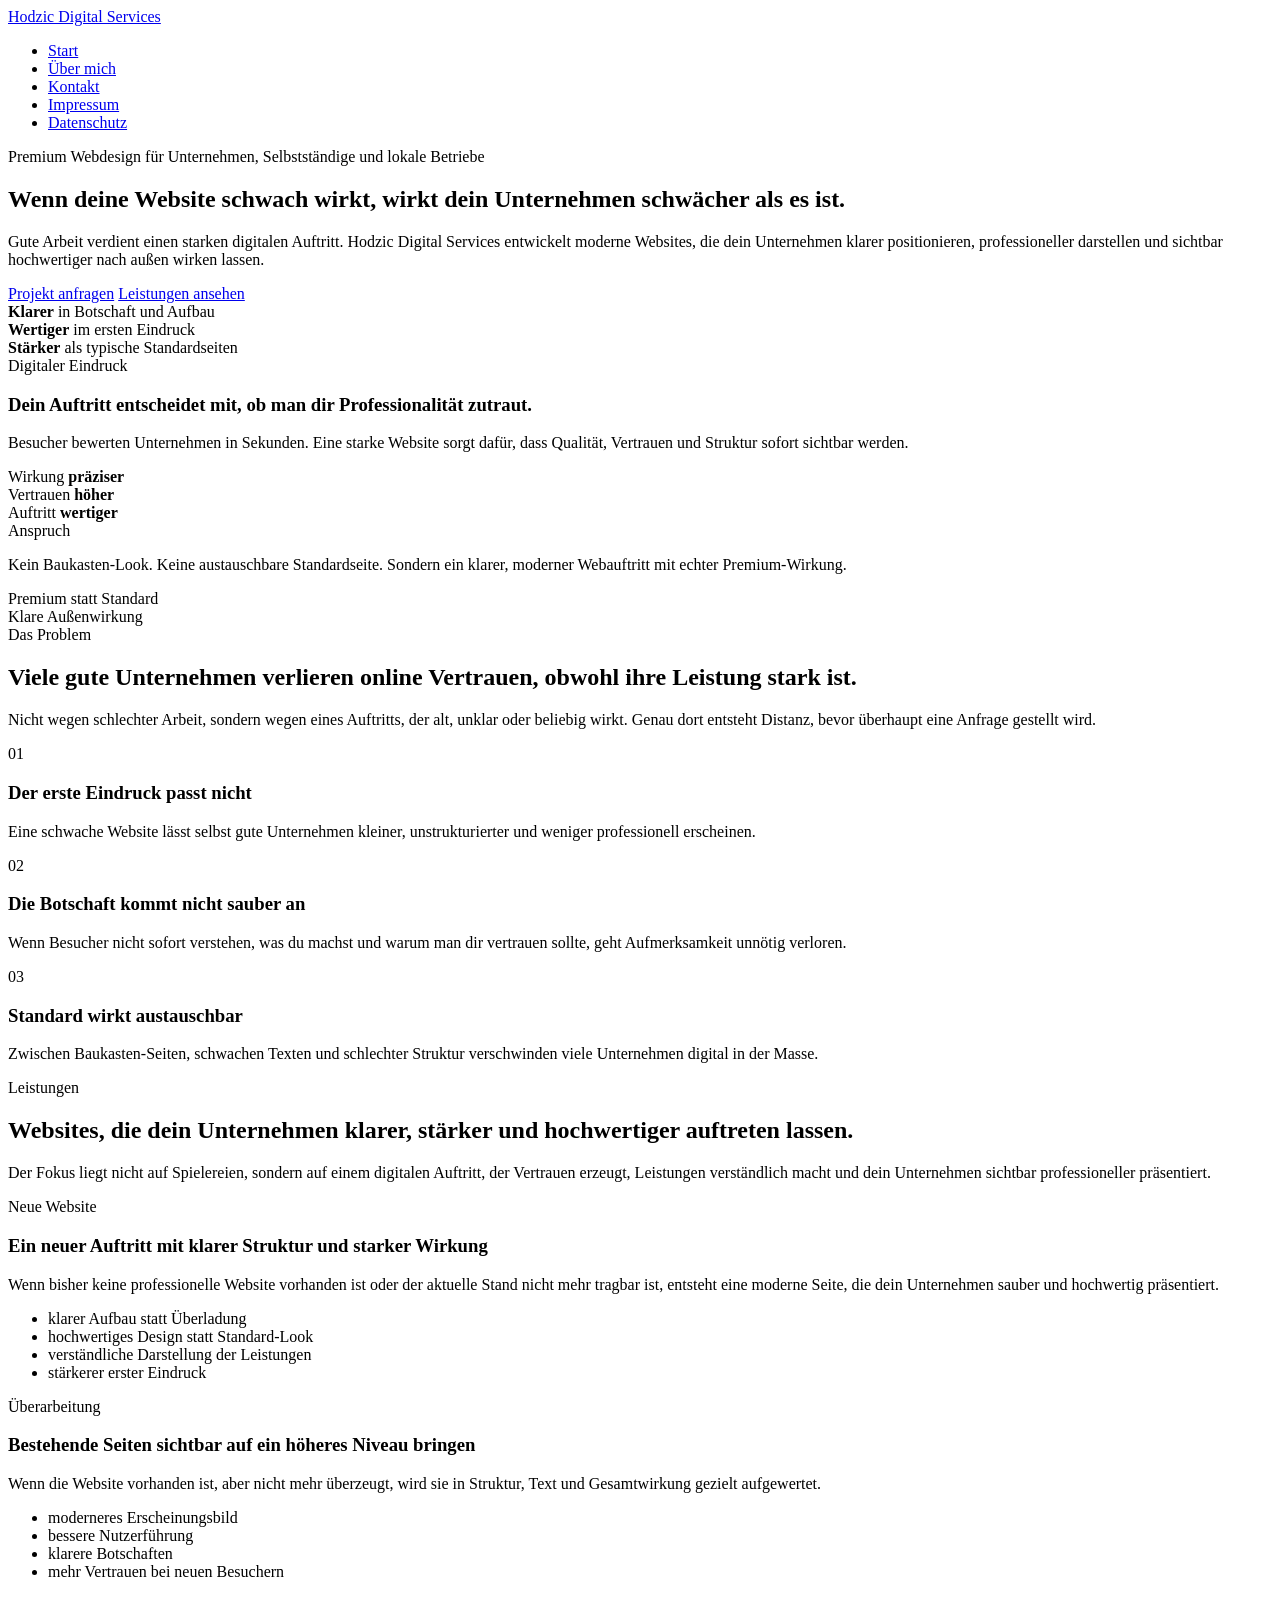
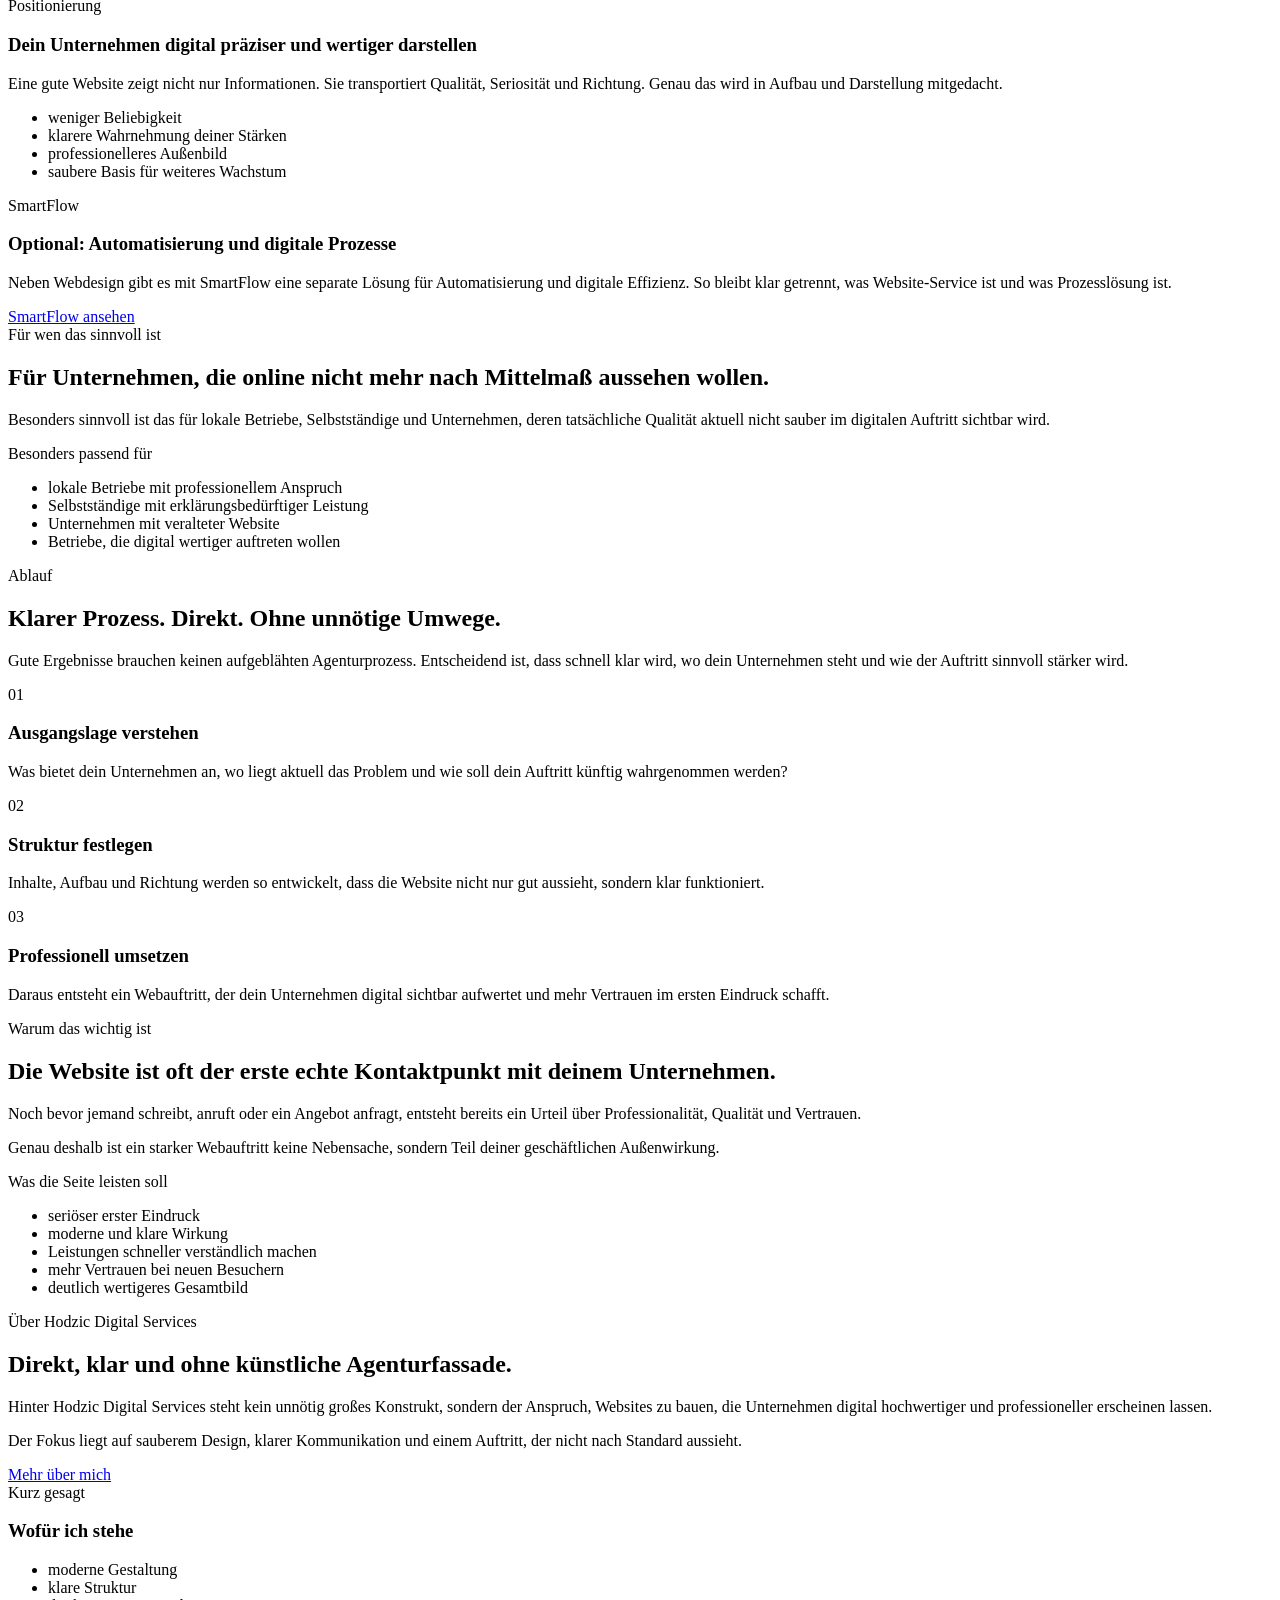
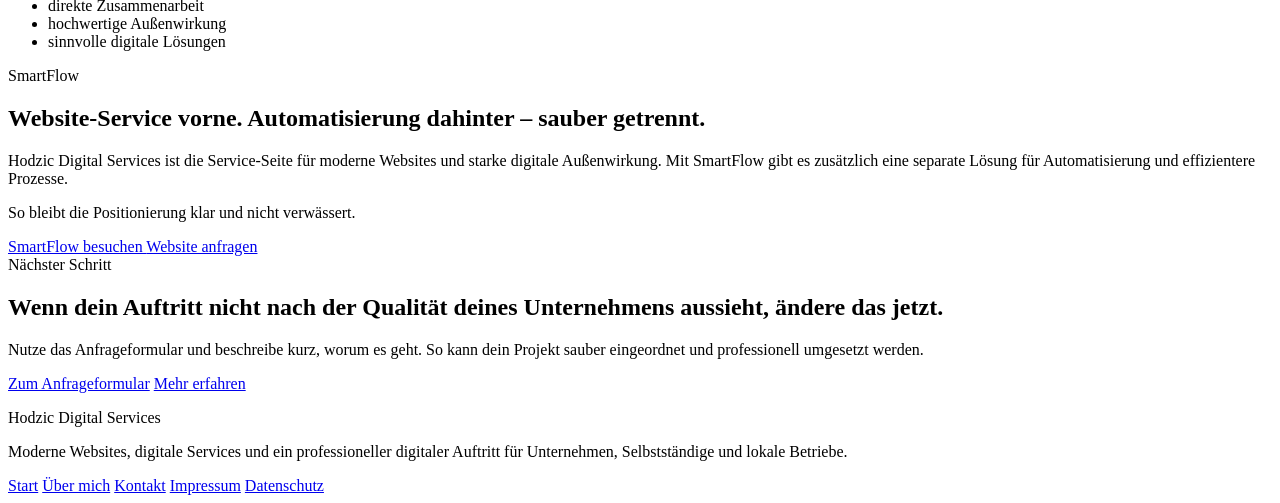
==== index.html @ e9817637 "Add files via upload" ====
<!DOCTYPE html>
<html lang="de">
<head>
    <meta charset="UTF-8">
    <meta name="viewport" content="width=device-width, initial-scale=1.0">
    <title>Hodzic Digital Services | Premium Websites für Unternehmen</title>
    <meta name="description" content="Hodzic Digital Services entwickelt moderne, hochwertige Websites für Unternehmen, Selbstständige und lokale Betriebe – klar positioniert, professionell gestaltet und auf eine starke Außenwirkung ausgelegt.">
    <link rel="stylesheet" href="styles/style.css">
</head>
<body>
    <header class="site-header">
        <div class="container">
            <nav class="navbar">
                <a href="index.html" class="logo">Hodzic Digital Services</a>
                <ul class="nav-links">
                    <li><a href="index.html" class="active">Start</a></li>
                    <li><a href="about.html">Über mich</a></li>
                    <li><a href="contact.html">Kontakt</a></li>
                    <li><a href="impressum.html">Impressum</a></li>
                    <li><a href="privacy.html">Datenschutz</a></li>
                </ul>
            </nav>
        </div>
    </header>

    <main>
        <section class="hero-section">
            <div class="container hero-grid">
                <div class="hero-content">
                    <span class="section-badge">Premium Webdesign für Unternehmen, Selbstständige und lokale Betriebe</span>
                    <h1>Wenn deine Website schwach wirkt, wirkt dein Unternehmen schwächer als es ist.</h1>
                    <p class="hero-text">
                        Gute Arbeit verdient einen starken digitalen Auftritt. Hodzic Digital Services entwickelt
                        moderne Websites, die dein Unternehmen klarer positionieren, professioneller darstellen
                        und sichtbar hochwertiger nach außen wirken lassen.
                    </p>

                    <div class="button-group">
                        <a href="contact.html" class="button">Projekt anfragen</a>
                        <a href="#leistungen" class="button button-secondary">Leistungen ansehen</a>
                    </div>

                    <div class="hero-proof">
                        <div class="proof-item">
                            <strong>Klarer</strong>
                            <span>in Botschaft und Aufbau</span>
                        </div>
                        <div class="proof-item">
                            <strong>Wertiger</strong>
                            <span>im ersten Eindruck</span>
                        </div>
                        <div class="proof-item">
                            <strong>Stärker</strong>
                            <span>als typische Standardseiten</span>
                        </div>
                    </div>
                </div>

                <div class="hero-visual">
                    <div class="dashboard-card">
                        <div class="dashboard-topbar">
                            <span></span>
                            <span></span>
                            <span></span>
                        </div>

                        <div class="dashboard-content">
                            <div class="dashboard-panel dashboard-panel-primary">
                                <span class="mini-label">Digitaler Eindruck</span>
                                <h3>Dein Auftritt entscheidet mit, ob man dir Professionalität zutraut.</h3>
                                <p>
                                    Besucher bewerten Unternehmen in Sekunden. Eine starke Website sorgt dafür,
                                    dass Qualität, Vertrauen und Struktur sofort sichtbar werden.
                                </p>
                            </div>

                            <div class="dashboard-stats">
                                <div class="dashboard-stat">
                                    <span class="stat-title">Wirkung</span>
                                    <strong>präziser</strong>
                                </div>
                                <div class="dashboard-stat">
                                    <span class="stat-title">Vertrauen</span>
                                    <strong>höher</strong>
                                </div>
                                <div class="dashboard-stat">
                                    <span class="stat-title">Auftritt</span>
                                    <strong>wertiger</strong>
                                </div>
                            </div>

                            <div class="dashboard-panel dashboard-panel-secondary">
                                <span class="mini-label">Anspruch</span>
                                <p>
                                    Kein Baukasten-Look. Keine austauschbare Standardseite. Sondern ein klarer,
                                    moderner Webauftritt mit echter Premium-Wirkung.
                                </p>
                            </div>
                        </div>
                    </div>

                    <div class="floating-badge floating-badge-one">Premium statt Standard</div>
                    <div class="floating-badge floating-badge-two">Klare Außenwirkung</div>
                </div>
            </div>
        </section>

        <section class="section section-alt">
            <div class="container">
                <div class="section-heading">
                    <span class="section-kicker">Das Problem</span>
                    <h2>Viele gute Unternehmen verlieren online Vertrauen, obwohl ihre Leistung stark ist.</h2>
                    <p>
                        Nicht wegen schlechter Arbeit, sondern wegen eines Auftritts, der alt, unklar oder beliebig wirkt.
                        Genau dort entsteht Distanz, bevor überhaupt eine Anfrage gestellt wird.
                    </p>
                </div>

                <div class="grid-3">
                    <article class="card">
                        <span class="card-number">01</span>
                        <h3>Der erste Eindruck passt nicht</h3>
                        <p>
                            Eine schwache Website lässt selbst gute Unternehmen kleiner, unstrukturierter
                            und weniger professionell erscheinen.
                        </p>
                    </article>

                    <article class="card">
                        <span class="card-number">02</span>
                        <h3>Die Botschaft kommt nicht sauber an</h3>
                        <p>
                            Wenn Besucher nicht sofort verstehen, was du machst und warum man dir vertrauen sollte,
                            geht Aufmerksamkeit unnötig verloren.
                        </p>
                    </article>

                    <article class="card">
                        <span class="card-number">03</span>
                        <h3>Standard wirkt austauschbar</h3>
                        <p>
                            Zwischen Baukasten-Seiten, schwachen Texten und schlechter Struktur verschwinden viele
                            Unternehmen digital in der Masse.
                        </p>
                    </article>
                </div>
            </div>
        </section>

        <section class="section" id="leistungen">
            <div class="container">
                <div class="section-heading">
                    <span class="section-kicker">Leistungen</span>
                    <h2>Websites, die dein Unternehmen klarer, stärker und hochwertiger auftreten lassen.</h2>
                    <p>
                        Der Fokus liegt nicht auf Spielereien, sondern auf einem digitalen Auftritt, der Vertrauen erzeugt,
                        Leistungen verständlich macht und dein Unternehmen sichtbar professioneller präsentiert.
                    </p>
                </div>

                <div class="grid-2 grid-large-cards">
                    <article class="card feature-card">
                        <span class="card-badge">Neue Website</span>
                        <h3>Ein neuer Auftritt mit klarer Struktur und starker Wirkung</h3>
                        <p>
                            Wenn bisher keine professionelle Website vorhanden ist oder der aktuelle Stand nicht mehr tragbar ist,
                            entsteht eine moderne Seite, die dein Unternehmen sauber und hochwertig präsentiert.
                        </p>
                        <ul class="feature-list">
                            <li>klarer Aufbau statt Überladung</li>
                            <li>hochwertiges Design statt Standard-Look</li>
                            <li>verständliche Darstellung der Leistungen</li>
                            <li>stärkerer erster Eindruck</li>
                        </ul>
                    </article>

                    <article class="card feature-card">
                        <span class="card-badge">Überarbeitung</span>
                        <h3>Bestehende Seiten sichtbar auf ein höheres Niveau bringen</h3>
                        <p>
                            Wenn die Website vorhanden ist, aber nicht mehr überzeugt, wird sie in Struktur,
                            Text und Gesamtwirkung gezielt aufgewertet.
                        </p>
                        <ul class="feature-list">
                            <li>moderneres Erscheinungsbild</li>
                            <li>bessere Nutzerführung</li>
                            <li>klarere Botschaften</li>
                            <li>mehr Vertrauen bei neuen Besuchern</li>
                        </ul>
                    </article>

                    <article class="card feature-card">
                        <span class="card-badge">Positionierung</span>
                        <h3>Dein Unternehmen digital präziser und wertiger darstellen</h3>
                        <p>
                            Eine gute Website zeigt nicht nur Informationen. Sie transportiert Qualität,
                            Seriosität und Richtung. Genau das wird in Aufbau und Darstellung mitgedacht.
                        </p>
                        <ul class="feature-list">
                            <li>weniger Beliebigkeit</li>
                            <li>klarere Wahrnehmung deiner Stärken</li>
                            <li>professionelleres Außenbild</li>
                            <li>saubere Basis für weiteres Wachstum</li>
                        </ul>
                    </article>

                    <article class="card feature-card">
                        <span class="card-badge">SmartFlow</span>
                        <h3>Optional: Automatisierung und digitale Prozesse</h3>
                        <p>
                            Neben Webdesign gibt es mit SmartFlow eine separate Lösung für Automatisierung
                            und digitale Effizienz. So bleibt klar getrennt, was Website-Service ist
                            und was Prozesslösung ist.
                        </p>
                        <div class="card-link-group">
                            <a href="https://smartflow-automations.de/" target="_blank" rel="noopener noreferrer" class="text-link">
                                SmartFlow ansehen
                            </a>
                        </div>
                    </article>
                </div>
            </div>
        </section>

        <section class="section section-alt">
            <div class="container">
                <div class="split-section">
                    <div class="split-content">
                        <span class="section-kicker">Für wen das sinnvoll ist</span>
                        <h2>Für Unternehmen, die online nicht mehr nach Mittelmaß aussehen wollen.</h2>
                        <p>
                            Besonders sinnvoll ist das für lokale Betriebe, Selbstständige und Unternehmen,
                            deren tatsächliche Qualität aktuell nicht sauber im digitalen Auftritt sichtbar wird.
                        </p>
                    </div>

                    <div class="info-card">
                        <span class="card-badge">Besonders passend für</span>
                        <ul class="feature-list">
                            <li>lokale Betriebe mit professionellem Anspruch</li>
                            <li>Selbstständige mit erklärungsbedürftiger Leistung</li>
                            <li>Unternehmen mit veralteter Website</li>
                            <li>Betriebe, die digital wertiger auftreten wollen</li>
                        </ul>
                    </div>
                </div>
            </div>
        </section>

        <section class="section">
            <div class="container">
                <div class="section-heading">
                    <span class="section-kicker">Ablauf</span>
                    <h2>Klarer Prozess. Direkt. Ohne unnötige Umwege.</h2>
                    <p>
                        Gute Ergebnisse brauchen keinen aufgeblähten Agenturprozess. Entscheidend ist,
                        dass schnell klar wird, wo dein Unternehmen steht und wie der Auftritt sinnvoll stärker wird.
                    </p>
                </div>

                <div class="process-grid">
                    <article class="process-step">
                        <div class="process-step-number">01</div>
                        <h3>Ausgangslage verstehen</h3>
                        <p>
                            Was bietet dein Unternehmen an, wo liegt aktuell das Problem und wie soll
                            dein Auftritt künftig wahrgenommen werden?
                        </p>
                    </article>

                    <article class="process-step">
                        <div class="process-step-number">02</div>
                        <h3>Struktur festlegen</h3>
                        <p>
                            Inhalte, Aufbau und Richtung werden so entwickelt, dass die Website nicht
                            nur gut aussieht, sondern klar funktioniert.
                        </p>
                    </article>

                    <article class="process-step">
                        <div class="process-step-number">03</div>
                        <h3>Professionell umsetzen</h3>
                        <p>
                            Daraus entsteht ein Webauftritt, der dein Unternehmen digital sichtbar aufwertet
                            und mehr Vertrauen im ersten Eindruck schafft.
                        </p>
                    </article>
                </div>
            </div>
        </section>

        <section class="section section-alt">
            <div class="container">
                <div class="split-section">
                    <div class="split-content">
                        <span class="section-kicker">Warum das wichtig ist</span>
                        <h2>Die Website ist oft der erste echte Kontaktpunkt mit deinem Unternehmen.</h2>
                        <p>
                            Noch bevor jemand schreibt, anruft oder ein Angebot anfragt, entsteht bereits
                            ein Urteil über Professionalität, Qualität und Vertrauen.
                        </p>
                        <p>
                            Genau deshalb ist ein starker Webauftritt keine Nebensache, sondern Teil deiner
                            geschäftlichen Außenwirkung.
                        </p>
                    </div>

                    <div class="info-card">
                        <span class="card-badge">Was die Seite leisten soll</span>
                        <ul class="feature-list">
                            <li>seriöser erster Eindruck</li>
                            <li>moderne und klare Wirkung</li>
                            <li>Leistungen schneller verständlich machen</li>
                            <li>mehr Vertrauen bei neuen Besuchern</li>
                            <li>deutlich wertigeres Gesamtbild</li>
                        </ul>
                    </div>
                </div>
            </div>
        </section>

        <section class="section">
            <div class="container">
                <div class="split-section">
                    <div class="split-content">
                        <span class="section-kicker">Über Hodzic Digital Services</span>
                        <h2>Direkt, klar und ohne künstliche Agenturfassade.</h2>
                        <p>
                            Hinter Hodzic Digital Services steht kein unnötig großes Konstrukt,
                            sondern der Anspruch, Websites zu bauen, die Unternehmen digital hochwertiger
                            und professioneller erscheinen lassen.
                        </p>
                        <p>
                            Der Fokus liegt auf sauberem Design, klarer Kommunikation und einem Auftritt,
                            der nicht nach Standard aussieht.
                        </p>
                        <a href="about.html" class="button button-secondary">Mehr über mich</a>
                    </div>

                    <div class="info-card">
                        <span class="card-badge">Kurz gesagt</span>
                        <h3>Wofür ich stehe</h3>
                        <ul class="feature-list">
                            <li>moderne Gestaltung</li>
                            <li>klare Struktur</li>
                            <li>direkte Zusammenarbeit</li>
                            <li>hochwertige Außenwirkung</li>
                            <li>sinnvolle digitale Lösungen</li>
                        </ul>
                    </div>
                </div>
            </div>
        </section>

        <section class="section smartflow-section">
            <div class="container">
                <div class="smartflow-box">
                    <div class="smartflow-content">
                        <span class="section-kicker">SmartFlow</span>
                        <h2>Website-Service vorne. Automatisierung dahinter – sauber getrennt.</h2>
                        <p>
                            Hodzic Digital Services ist die Service-Seite für moderne Websites und starke digitale Außenwirkung.
                            Mit SmartFlow gibt es zusätzlich eine separate Lösung für Automatisierung und effizientere Prozesse.
                        </p>
                        <p>
                            So bleibt die Positionierung klar und nicht verwässert.
                        </p>
                    </div>

                    <div class="smartflow-actions">
                        <a href="https://smartflow-automations.de/" target="_blank" rel="noopener noreferrer" class="button">
                            SmartFlow besuchen
                        </a>
                        <a href="contact.html" class="button button-secondary">
                            Website anfragen
                        </a>
                    </div>
                </div>
            </div>
        </section>

        <section class="section cta-section">
            <div class="container">
                <div class="cta-box cta-box-large">
                    <span class="section-kicker">Nächster Schritt</span>
                    <h2>Wenn dein Auftritt nicht nach der Qualität deines Unternehmens aussieht, ändere das jetzt.</h2>
                    <p>
                        Nutze das Anfrageformular und beschreibe kurz, worum es geht. So kann dein Projekt
                        sauber eingeordnet und professionell umgesetzt werden.
                    </p>

                    <div class="button-group">
                        <a href="contact.html" class="button">Zum Anfrageformular</a>
                        <a href="about.html" class="button button-secondary">Mehr erfahren</a>
                    </div>
                </div>
            </div>
        </section>
    </main>

    <footer class="site-footer">
        <div class="container footer-content">
            <div>
                <p class="footer-brand">Hodzic Digital Services</p>
                <p class="footer-text">
                    Moderne Websites, digitale Services und ein professioneller digitaler Auftritt für Unternehmen,
                    Selbstständige und lokale Betriebe.
                </p>
            </div>

            <div class="footer-links">
                <a href="index.html">Start</a>
                <a href="about.html">Über mich</a>
                <a href="contact.html">Kontakt</a>
                <a href="impressum.html">Impressum</a>
                <a href="privacy.html">Datenschutz</a>
            </div>
        </div>
    </footer>
</body>
</html>
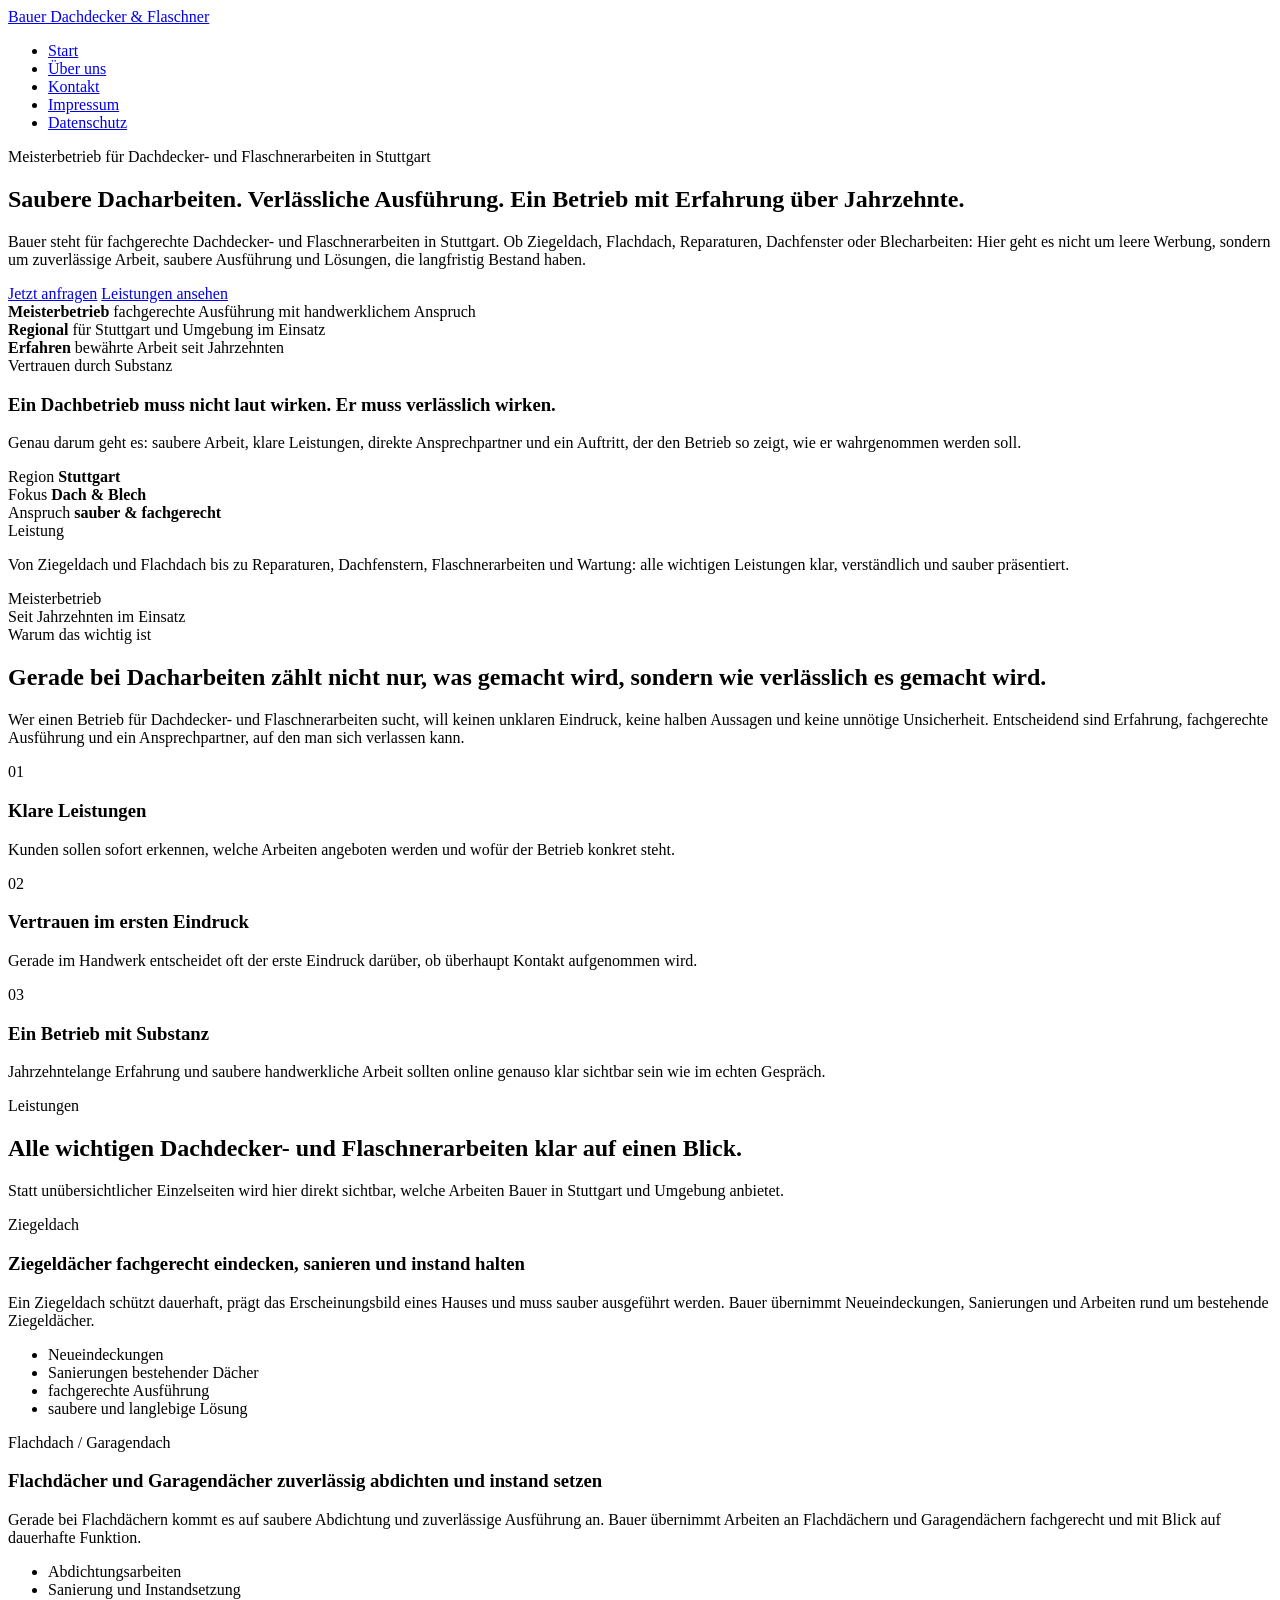
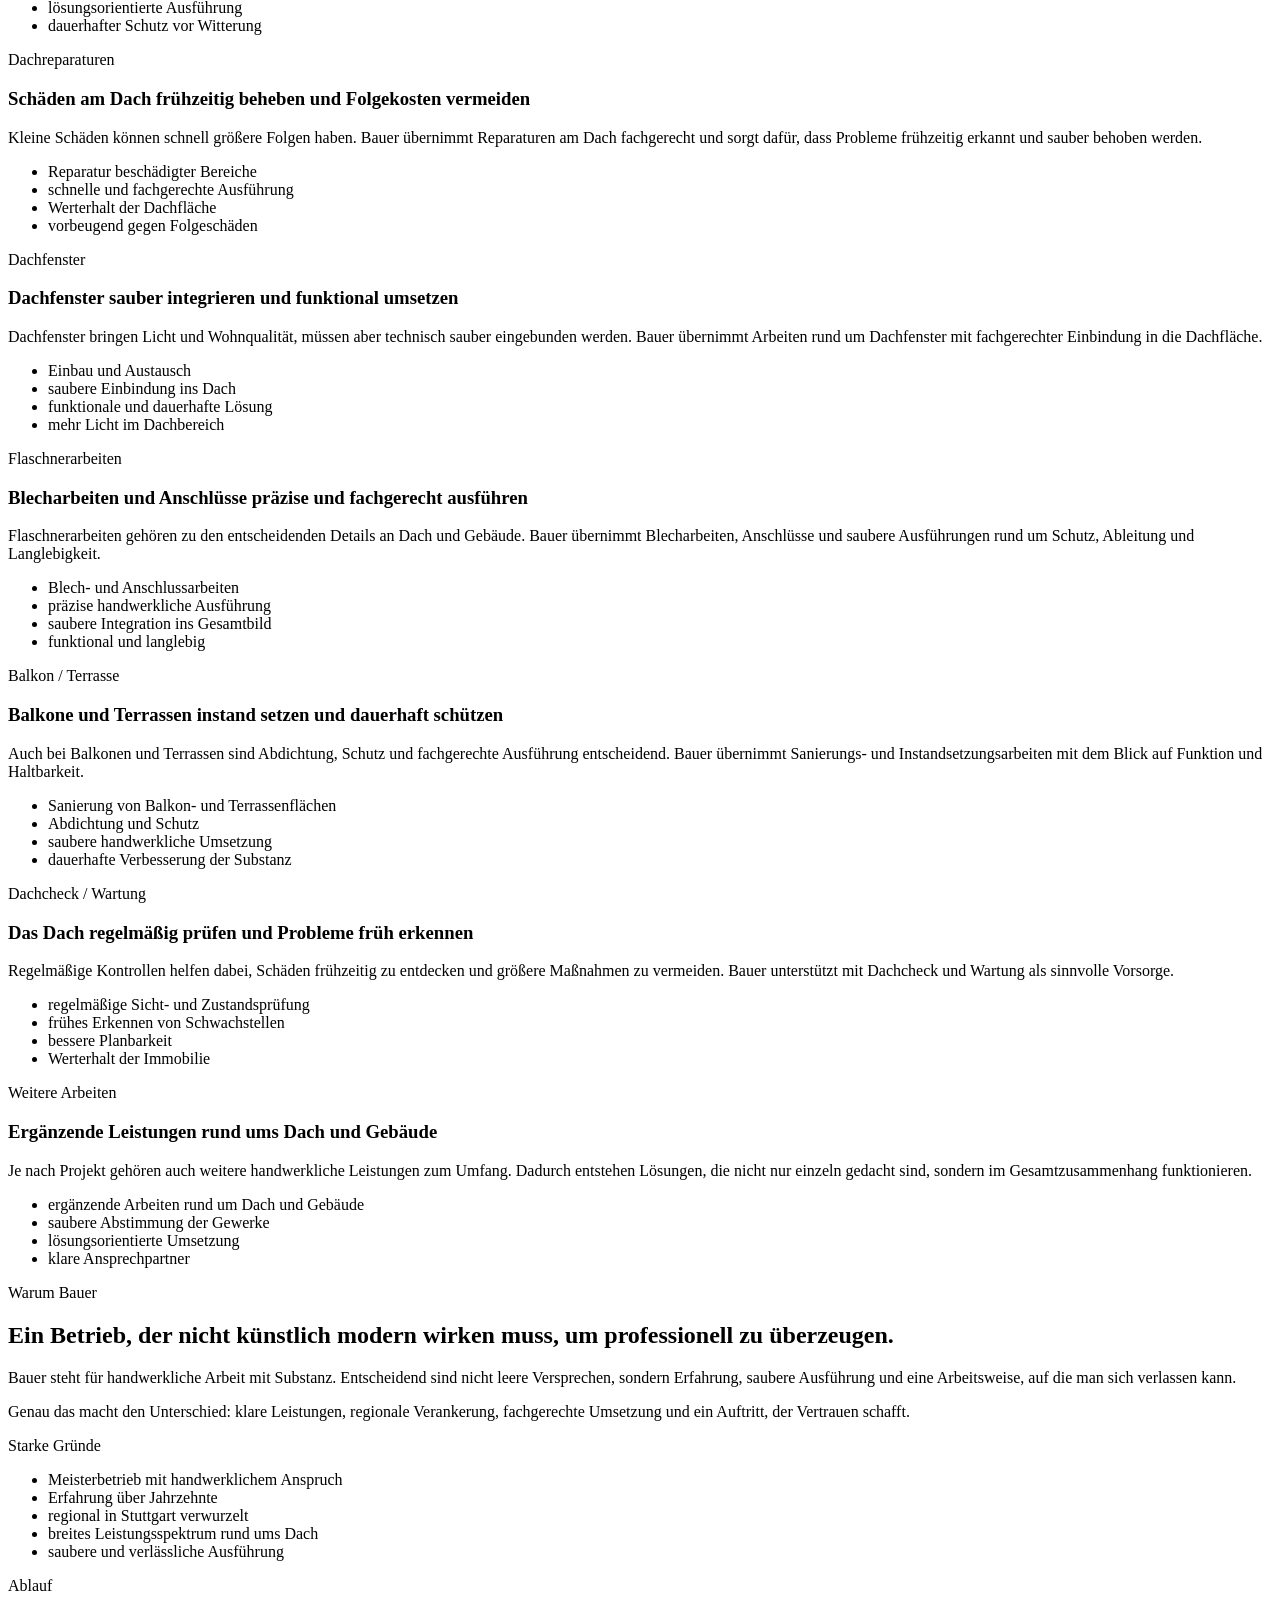
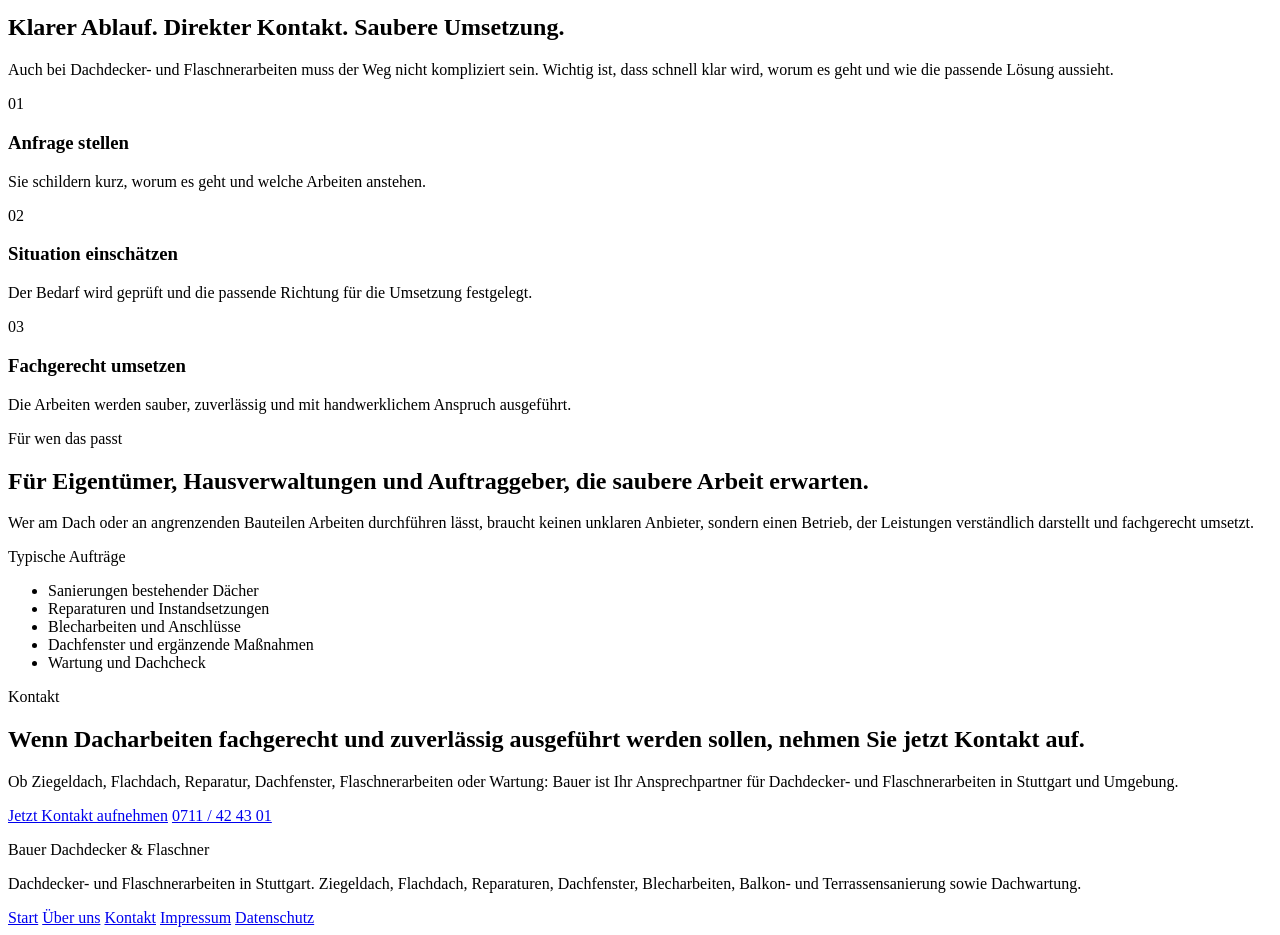
==== commit d507255b: "Update index.html" ====
--- a/index.html
+++ b/index.html
@@ -3,18 +3,18 @@
 <head>
     <meta charset="UTF-8">
     <meta name="viewport" content="width=device-width, initial-scale=1.0">
-    <title>Hodzic Digital Services | Premium Websites für Unternehmen</title>
-    <meta name="description" content="Hodzic Digital Services entwickelt moderne, hochwertige Websites für Unternehmen, Selbstständige und lokale Betriebe – klar positioniert, professionell gestaltet und auf eine starke Außenwirkung ausgelegt.">
+    <title>Dachdecker & Flaschner in Stuttgart | Bauer</title>
+    <meta name="description" content="Dachdecker- und Flaschnerarbeiten in Stuttgart. Ziegeldach, Flachdach, Dachreparaturen, Dachfenster, Flaschnerarbeiten, Balkon- und Terrassensanierung sowie Dachwartung vom Meisterbetrieb.">
     <link rel="stylesheet" href="styles/style.css">
 </head>
 <body>
     <header class="site-header">
         <div class="container">
             <nav class="navbar">
-                <a href="index.html" class="logo">Hodzic Digital Services</a>
+                <a href="index.html" class="logo">Bauer Dachdecker & Flaschner</a>
                 <ul class="nav-links">
                     <li><a href="index.html" class="active">Start</a></li>
-                    <li><a href="about.html">Über mich</a></li>
+                    <li><a href="about.html">Über uns</a></li>
                     <li><a href="contact.html">Kontakt</a></li>
                     <li><a href="impressum.html">Impressum</a></li>
                     <li><a href="privacy.html">Datenschutz</a></li>
@@ -27,31 +27,32 @@
         <section class="hero-section">
             <div class="container hero-grid">
                 <div class="hero-content">
-                    <span class="section-badge">Premium Webdesign für Unternehmen, Selbstständige und lokale Betriebe</span>
-                    <h1>Wenn deine Website schwach wirkt, wirkt dein Unternehmen schwächer als es ist.</h1>
+                    <span class="section-badge">Meisterbetrieb für Dachdecker- und Flaschnerarbeiten in Stuttgart</span>
+                    <h1>Saubere Dacharbeiten. Verlässliche Ausführung. Ein Betrieb mit Erfahrung über Jahrzehnte.</h1>
                     <p class="hero-text">
-                        Gute Arbeit verdient einen starken digitalen Auftritt. Hodzic Digital Services entwickelt
-                        moderne Websites, die dein Unternehmen klarer positionieren, professioneller darstellen
-                        und sichtbar hochwertiger nach außen wirken lassen.
+                        Bauer steht für fachgerechte Dachdecker- und Flaschnerarbeiten in Stuttgart.
+                        Ob Ziegeldach, Flachdach, Reparaturen, Dachfenster oder Blecharbeiten:
+                        Hier geht es nicht um leere Werbung, sondern um zuverlässige Arbeit,
+                        saubere Ausführung und Lösungen, die langfristig Bestand haben.
                     </p>
 
                     <div class="button-group">
-                        <a href="contact.html" class="button">Projekt anfragen</a>
+                        <a href="contact.html" class="button">Jetzt anfragen</a>
                         <a href="#leistungen" class="button button-secondary">Leistungen ansehen</a>
                     </div>
 
                     <div class="hero-proof">
                         <div class="proof-item">
-                            <strong>Klarer</strong>
-                            <span>in Botschaft und Aufbau</span>
+                            <strong>Meisterbetrieb</strong>
+                            <span>fachgerechte Ausführung mit handwerklichem Anspruch</span>
                         </div>
                         <div class="proof-item">
-                            <strong>Wertiger</strong>
-                            <span>im ersten Eindruck</span>
+                            <strong>Regional</strong>
+                            <span>für Stuttgart und Umgebung im Einsatz</span>
                         </div>
                         <div class="proof-item">
-                            <strong>Stärker</strong>
-                            <span>als typische Standardseiten</span>
+                            <strong>Erfahren</strong>
+                            <span>bewährte Arbeit seit Jahrzehnten</span>
                         </div>
                     </div>
                 </div>
@@ -66,41 +67,43 @@
 
                         <div class="dashboard-content">
                             <div class="dashboard-panel dashboard-panel-primary">
-                                <span class="mini-label">Digitaler Eindruck</span>
-                                <h3>Dein Auftritt entscheidet mit, ob man dir Professionalität zutraut.</h3>
+                                <span class="mini-label">Vertrauen durch Substanz</span>
+                                <h3>Ein Dachbetrieb muss nicht laut wirken. Er muss verlässlich wirken.</h3>
                                 <p>
-                                    Besucher bewerten Unternehmen in Sekunden. Eine starke Website sorgt dafür,
-                                    dass Qualität, Vertrauen und Struktur sofort sichtbar werden.
+                                    Genau darum geht es: saubere Arbeit, klare Leistungen,
+                                    direkte Ansprechpartner und ein Auftritt, der den Betrieb
+                                    so zeigt, wie er wahrgenommen werden soll.
                                 </p>
                             </div>
 
                             <div class="dashboard-stats">
                                 <div class="dashboard-stat">
-                                    <span class="stat-title">Wirkung</span>
-                                    <strong>präziser</strong>
+                                    <span class="stat-title">Region</span>
+                                    <strong>Stuttgart</strong>
                                 </div>
                                 <div class="dashboard-stat">
-                                    <span class="stat-title">Vertrauen</span>
-                                    <strong>höher</strong>
+                                    <span class="stat-title">Fokus</span>
+                                    <strong>Dach & Blech</strong>
                                 </div>
                                 <div class="dashboard-stat">
-                                    <span class="stat-title">Auftritt</span>
-                                    <strong>wertiger</strong>
+                                    <span class="stat-title">Anspruch</span>
+                                    <strong>sauber & fachgerecht</strong>
                                 </div>
                             </div>
 
                             <div class="dashboard-panel dashboard-panel-secondary">
-                                <span class="mini-label">Anspruch</span>
+                                <span class="mini-label">Leistung</span>
                                 <p>
-                                    Kein Baukasten-Look. Keine austauschbare Standardseite. Sondern ein klarer,
-                                    moderner Webauftritt mit echter Premium-Wirkung.
+                                    Von Ziegeldach und Flachdach bis zu Reparaturen,
+                                    Dachfenstern, Flaschnerarbeiten und Wartung:
+                                    alle wichtigen Leistungen klar, verständlich und sauber präsentiert.
                                 </p>
                             </div>
                         </div>
                     </div>
 
-                    <div class="floating-badge floating-badge-one">Premium statt Standard</div>
-                    <div class="floating-badge floating-badge-two">Klare Außenwirkung</div>
+                    <div class="floating-badge floating-badge-one">Meisterbetrieb</div>
+                    <div class="floating-badge floating-badge-two">Seit Jahrzehnten im Einsatz</div>
                 </div>
             </div>
         </section>
@@ -108,39 +111,40 @@
         <section class="section section-alt">
             <div class="container">
                 <div class="section-heading">
-                    <span class="section-kicker">Das Problem</span>
-                    <h2>Viele gute Unternehmen verlieren online Vertrauen, obwohl ihre Leistung stark ist.</h2>
+                    <span class="section-kicker">Warum das wichtig ist</span>
+                    <h2>Gerade bei Dacharbeiten zählt nicht nur, was gemacht wird, sondern wie verlässlich es gemacht wird.</h2>
                     <p>
-                        Nicht wegen schlechter Arbeit, sondern wegen eines Auftritts, der alt, unklar oder beliebig wirkt.
-                        Genau dort entsteht Distanz, bevor überhaupt eine Anfrage gestellt wird.
+                        Wer einen Betrieb für Dachdecker- und Flaschnerarbeiten sucht, will keinen unklaren Eindruck,
+                        keine halben Aussagen und keine unnötige Unsicherheit. Entscheidend sind Erfahrung,
+                        fachgerechte Ausführung und ein Ansprechpartner, auf den man sich verlassen kann.
                     </p>
                 </div>
 
                 <div class="grid-3">
                     <article class="card">
                         <span class="card-number">01</span>
-                        <h3>Der erste Eindruck passt nicht</h3>
-                        <p>
-                            Eine schwache Website lässt selbst gute Unternehmen kleiner, unstrukturierter
-                            und weniger professionell erscheinen.
+                        <h3>Klare Leistungen</h3>
+                        <p>
+                            Kunden sollen sofort erkennen, welche Arbeiten angeboten werden
+                            und wofür der Betrieb konkret steht.
                         </p>
                     </article>
 
                     <article class="card">
                         <span class="card-number">02</span>
-                        <h3>Die Botschaft kommt nicht sauber an</h3>
-                        <p>
-                            Wenn Besucher nicht sofort verstehen, was du machst und warum man dir vertrauen sollte,
-                            geht Aufmerksamkeit unnötig verloren.
+                        <h3>Vertrauen im ersten Eindruck</h3>
+                        <p>
+                            Gerade im Handwerk entscheidet oft der erste Eindruck darüber,
+                            ob überhaupt Kontakt aufgenommen wird.
                         </p>
                     </article>
 
                     <article class="card">
                         <span class="card-number">03</span>
-                        <h3>Standard wirkt austauschbar</h3>
-                        <p>
-                            Zwischen Baukasten-Seiten, schwachen Texten und schlechter Struktur verschwinden viele
-                            Unternehmen digital in der Masse.
+                        <h3>Ein Betrieb mit Substanz</h3>
+                        <p>
+                            Jahrzehntelange Erfahrung und saubere handwerkliche Arbeit
+                            sollten online genauso klar sichtbar sein wie im echten Gespräch.
                         </p>
                     </article>
                 </div>
@@ -151,72 +155,140 @@
             <div class="container">
                 <div class="section-heading">
                     <span class="section-kicker">Leistungen</span>
-                    <h2>Websites, die dein Unternehmen klarer, stärker und hochwertiger auftreten lassen.</h2>
+                    <h2>Alle wichtigen Dachdecker- und Flaschnerarbeiten klar auf einen Blick.</h2>
                     <p>
-                        Der Fokus liegt nicht auf Spielereien, sondern auf einem digitalen Auftritt, der Vertrauen erzeugt,
-                        Leistungen verständlich macht und dein Unternehmen sichtbar professioneller präsentiert.
+                        Statt unübersichtlicher Einzelseiten wird hier direkt sichtbar,
+                        welche Arbeiten Bauer in Stuttgart und Umgebung anbietet.
                     </p>
                 </div>
 
                 <div class="grid-2 grid-large-cards">
                     <article class="card feature-card">
-                        <span class="card-badge">Neue Website</span>
-                        <h3>Ein neuer Auftritt mit klarer Struktur und starker Wirkung</h3>
-                        <p>
-                            Wenn bisher keine professionelle Website vorhanden ist oder der aktuelle Stand nicht mehr tragbar ist,
-                            entsteht eine moderne Seite, die dein Unternehmen sauber und hochwertig präsentiert.
-                        </p>
-                        <ul class="feature-list">
-                            <li>klarer Aufbau statt Überladung</li>
-                            <li>hochwertiges Design statt Standard-Look</li>
-                            <li>verständliche Darstellung der Leistungen</li>
-                            <li>stärkerer erster Eindruck</li>
-                        </ul>
-                    </article>
-
-                    <article class="card feature-card">
-                        <span class="card-badge">Überarbeitung</span>
-                        <h3>Bestehende Seiten sichtbar auf ein höheres Niveau bringen</h3>
-                        <p>
-                            Wenn die Website vorhanden ist, aber nicht mehr überzeugt, wird sie in Struktur,
-                            Text und Gesamtwirkung gezielt aufgewertet.
-                        </p>
-                        <ul class="feature-list">
-                            <li>moderneres Erscheinungsbild</li>
-                            <li>bessere Nutzerführung</li>
-                            <li>klarere Botschaften</li>
-                            <li>mehr Vertrauen bei neuen Besuchern</li>
-                        </ul>
-                    </article>
-
-                    <article class="card feature-card">
-                        <span class="card-badge">Positionierung</span>
-                        <h3>Dein Unternehmen digital präziser und wertiger darstellen</h3>
-                        <p>
-                            Eine gute Website zeigt nicht nur Informationen. Sie transportiert Qualität,
-                            Seriosität und Richtung. Genau das wird in Aufbau und Darstellung mitgedacht.
-                        </p>
-                        <ul class="feature-list">
-                            <li>weniger Beliebigkeit</li>
-                            <li>klarere Wahrnehmung deiner Stärken</li>
-                            <li>professionelleres Außenbild</li>
-                            <li>saubere Basis für weiteres Wachstum</li>
-                        </ul>
-                    </article>
-
-                    <article class="card feature-card">
-                        <span class="card-badge">SmartFlow</span>
-                        <h3>Optional: Automatisierung und digitale Prozesse</h3>
-                        <p>
-                            Neben Webdesign gibt es mit SmartFlow eine separate Lösung für Automatisierung
-                            und digitale Effizienz. So bleibt klar getrennt, was Website-Service ist
-                            und was Prozesslösung ist.
-                        </p>
-                        <div class="card-link-group">
-                            <a href="https://smartflow-automations.de/" target="_blank" rel="noopener noreferrer" class="text-link">
-                                SmartFlow ansehen
-                            </a>
-                        </div>
+                        <span class="card-badge">Ziegeldach</span>
+                        <h3>Ziegeldächer fachgerecht eindecken, sanieren und instand halten</h3>
+                        <p>
+                            Ein Ziegeldach schützt dauerhaft, prägt das Erscheinungsbild eines Hauses
+                            und muss sauber ausgeführt werden. Bauer übernimmt Neueindeckungen,
+                            Sanierungen und Arbeiten rund um bestehende Ziegeldächer.
+                        </p>
+                        <ul class="feature-list">
+                            <li>Neueindeckungen</li>
+                            <li>Sanierungen bestehender Dächer</li>
+                            <li>fachgerechte Ausführung</li>
+                            <li>saubere und langlebige Lösung</li>
+                        </ul>
+                    </article>
+
+                    <article class="card feature-card">
+                        <span class="card-badge">Flachdach / Garagendach</span>
+                        <h3>Flachdächer und Garagendächer zuverlässig abdichten und instand setzen</h3>
+                        <p>
+                            Gerade bei Flachdächern kommt es auf saubere Abdichtung und zuverlässige
+                            Ausführung an. Bauer übernimmt Arbeiten an Flachdächern und Garagendächern
+                            fachgerecht und mit Blick auf dauerhafte Funktion.
+                        </p>
+                        <ul class="feature-list">
+                            <li>Abdichtungsarbeiten</li>
+                            <li>Sanierung und Instandsetzung</li>
+                            <li>lösungsorientierte Ausführung</li>
+                            <li>dauerhafter Schutz vor Witterung</li>
+                        </ul>
+                    </article>
+
+                    <article class="card feature-card">
+                        <span class="card-badge">Dachreparaturen</span>
+                        <h3>Schäden am Dach frühzeitig beheben und Folgekosten vermeiden</h3>
+                        <p>
+                            Kleine Schäden können schnell größere Folgen haben. Bauer übernimmt
+                            Reparaturen am Dach fachgerecht und sorgt dafür, dass Probleme
+                            frühzeitig erkannt und sauber behoben werden.
+                        </p>
+                        <ul class="feature-list">
+                            <li>Reparatur beschädigter Bereiche</li>
+                            <li>schnelle und fachgerechte Ausführung</li>
+                            <li>Werterhalt der Dachfläche</li>
+                            <li>vorbeugend gegen Folgeschäden</li>
+                        </ul>
+                    </article>
+
+                    <article class="card feature-card">
+                        <span class="card-badge">Dachfenster</span>
+                        <h3>Dachfenster sauber integrieren und funktional umsetzen</h3>
+                        <p>
+                            Dachfenster bringen Licht und Wohnqualität, müssen aber technisch
+                            sauber eingebunden werden. Bauer übernimmt Arbeiten rund um Dachfenster
+                            mit fachgerechter Einbindung in die Dachfläche.
+                        </p>
+                        <ul class="feature-list">
+                            <li>Einbau und Austausch</li>
+                            <li>saubere Einbindung ins Dach</li>
+                            <li>funktionale und dauerhafte Lösung</li>
+                            <li>mehr Licht im Dachbereich</li>
+                        </ul>
+                    </article>
+
+                    <article class="card feature-card">
+                        <span class="card-badge">Flaschnerarbeiten</span>
+                        <h3>Blecharbeiten und Anschlüsse präzise und fachgerecht ausführen</h3>
+                        <p>
+                            Flaschnerarbeiten gehören zu den entscheidenden Details an Dach und Gebäude.
+                            Bauer übernimmt Blecharbeiten, Anschlüsse und saubere Ausführungen
+                            rund um Schutz, Ableitung und Langlebigkeit.
+                        </p>
+                        <ul class="feature-list">
+                            <li>Blech- und Anschlussarbeiten</li>
+                            <li>präzise handwerkliche Ausführung</li>
+                            <li>saubere Integration ins Gesamtbild</li>
+                            <li>funktional und langlebig</li>
+                        </ul>
+                    </article>
+
+                    <article class="card feature-card">
+                        <span class="card-badge">Balkon / Terrasse</span>
+                        <h3>Balkone und Terrassen instand setzen und dauerhaft schützen</h3>
+                        <p>
+                            Auch bei Balkonen und Terrassen sind Abdichtung, Schutz und
+                            fachgerechte Ausführung entscheidend. Bauer übernimmt Sanierungs-
+                            und Instandsetzungsarbeiten mit dem Blick auf Funktion und Haltbarkeit.
+                        </p>
+                        <ul class="feature-list">
+                            <li>Sanierung von Balkon- und Terrassenflächen</li>
+                            <li>Abdichtung und Schutz</li>
+                            <li>saubere handwerkliche Umsetzung</li>
+                            <li>dauerhafte Verbesserung der Substanz</li>
+                        </ul>
+                    </article>
+
+                    <article class="card feature-card">
+                        <span class="card-badge">Dachcheck / Wartung</span>
+                        <h3>Das Dach regelmäßig prüfen und Probleme früh erkennen</h3>
+                        <p>
+                            Regelmäßige Kontrollen helfen dabei, Schäden frühzeitig zu entdecken
+                            und größere Maßnahmen zu vermeiden. Bauer unterstützt mit Dachcheck
+                            und Wartung als sinnvolle Vorsorge.
+                        </p>
+                        <ul class="feature-list">
+                            <li>regelmäßige Sicht- und Zustandsprüfung</li>
+                            <li>frühes Erkennen von Schwachstellen</li>
+                            <li>bessere Planbarkeit</li>
+                            <li>Werterhalt der Immobilie</li>
+                        </ul>
+                    </article>
+
+                    <article class="card feature-card">
+                        <span class="card-badge">Weitere Arbeiten</span>
+                        <h3>Ergänzende Leistungen rund ums Dach und Gebäude</h3>
+                        <p>
+                            Je nach Projekt gehören auch weitere handwerkliche Leistungen zum Umfang.
+                            Dadurch entstehen Lösungen, die nicht nur einzeln gedacht sind,
+                            sondern im Gesamtzusammenhang funktionieren.
+                        </p>
+                        <ul class="feature-list">
+                            <li>ergänzende Arbeiten rund um Dach und Gebäude</li>
+                            <li>saubere Abstimmung der Gewerke</li>
+                            <li>lösungsorientierte Umsetzung</li>
+                            <li>klare Ansprechpartner</li>
+                        </ul>
                     </article>
                 </div>
             </div>
@@ -226,21 +298,27 @@
             <div class="container">
                 <div class="split-section">
                     <div class="split-content">
-                        <span class="section-kicker">Für wen das sinnvoll ist</span>
-                        <h2>Für Unternehmen, die online nicht mehr nach Mittelmaß aussehen wollen.</h2>
-                        <p>
-                            Besonders sinnvoll ist das für lokale Betriebe, Selbstständige und Unternehmen,
-                            deren tatsächliche Qualität aktuell nicht sauber im digitalen Auftritt sichtbar wird.
+                        <span class="section-kicker">Warum Bauer</span>
+                        <h2>Ein Betrieb, der nicht künstlich modern wirken muss, um professionell zu überzeugen.</h2>
+                        <p>
+                            Bauer steht für handwerkliche Arbeit mit Substanz. Entscheidend sind nicht
+                            leere Versprechen, sondern Erfahrung, saubere Ausführung und eine Arbeitsweise,
+                            auf die man sich verlassen kann.
+                        </p>
+                        <p>
+                            Genau das macht den Unterschied: klare Leistungen, regionale Verankerung,
+                            fachgerechte Umsetzung und ein Auftritt, der Vertrauen schafft.
                         </p>
                     </div>
 
                     <div class="info-card">
-                        <span class="card-badge">Besonders passend für</span>
-                        <ul class="feature-list">
-                            <li>lokale Betriebe mit professionellem Anspruch</li>
-                            <li>Selbstständige mit erklärungsbedürftiger Leistung</li>
-                            <li>Unternehmen mit veralteter Website</li>
-                            <li>Betriebe, die digital wertiger auftreten wollen</li>
+                        <span class="card-badge">Starke Gründe</span>
+                        <ul class="feature-list">
+                            <li>Meisterbetrieb mit handwerklichem Anspruch</li>
+                            <li>Erfahrung über Jahrzehnte</li>
+                            <li>regional in Stuttgart verwurzelt</li>
+                            <li>breites Leistungsspektrum rund ums Dach</li>
+                            <li>saubere und verlässliche Ausführung</li>
                         </ul>
                     </div>
                 </div>
@@ -251,38 +329,35 @@
             <div class="container">
                 <div class="section-heading">
                     <span class="section-kicker">Ablauf</span>
-                    <h2>Klarer Prozess. Direkt. Ohne unnötige Umwege.</h2>
+                    <h2>Klarer Ablauf. Direkter Kontakt. Saubere Umsetzung.</h2>
                     <p>
-                        Gute Ergebnisse brauchen keinen aufgeblähten Agenturprozess. Entscheidend ist,
-                        dass schnell klar wird, wo dein Unternehmen steht und wie der Auftritt sinnvoll stärker wird.
+                        Auch bei Dachdecker- und Flaschnerarbeiten muss der Weg nicht kompliziert sein.
+                        Wichtig ist, dass schnell klar wird, worum es geht und wie die passende Lösung aussieht.
                     </p>
                 </div>
 
                 <div class="process-grid">
                     <article class="process-step">
                         <div class="process-step-number">01</div>
-                        <h3>Ausgangslage verstehen</h3>
-                        <p>
-                            Was bietet dein Unternehmen an, wo liegt aktuell das Problem und wie soll
-                            dein Auftritt künftig wahrgenommen werden?
+                        <h3>Anfrage stellen</h3>
+                        <p>
+                            Sie schildern kurz, worum es geht und welche Arbeiten anstehen.
                         </p>
                     </article>
 
                     <article class="process-step">
                         <div class="process-step-number">02</div>
-                        <h3>Struktur festlegen</h3>
-                        <p>
-                            Inhalte, Aufbau und Richtung werden so entwickelt, dass die Website nicht
-                            nur gut aussieht, sondern klar funktioniert.
+                        <h3>Situation einschätzen</h3>
+                        <p>
+                            Der Bedarf wird geprüft und die passende Richtung für die Umsetzung festgelegt.
                         </p>
                     </article>
 
                     <article class="process-step">
                         <div class="process-step-number">03</div>
-                        <h3>Professionell umsetzen</h3>
-                        <p>
-                            Daraus entsteht ein Webauftritt, der dein Unternehmen digital sichtbar aufwertet
-                            und mehr Vertrauen im ersten Eindruck schafft.
+                        <h3>Fachgerecht umsetzen</h3>
+                        <p>
+                            Die Arbeiten werden sauber, zuverlässig und mit handwerklichem Anspruch ausgeführt.
                         </p>
                     </article>
                 </div>
@@ -293,87 +368,24 @@
             <div class="container">
                 <div class="split-section">
                     <div class="split-content">
-                        <span class="section-kicker">Warum das wichtig ist</span>
-                        <h2>Die Website ist oft der erste echte Kontaktpunkt mit deinem Unternehmen.</h2>
-                        <p>
-                            Noch bevor jemand schreibt, anruft oder ein Angebot anfragt, entsteht bereits
-                            ein Urteil über Professionalität, Qualität und Vertrauen.
-                        </p>
-                        <p>
-                            Genau deshalb ist ein starker Webauftritt keine Nebensache, sondern Teil deiner
-                            geschäftlichen Außenwirkung.
+                        <span class="section-kicker">Für wen das passt</span>
+                        <h2>Für Eigentümer, Hausverwaltungen und Auftraggeber, die saubere Arbeit erwarten.</h2>
+                        <p>
+                            Wer am Dach oder an angrenzenden Bauteilen Arbeiten durchführen lässt,
+                            braucht keinen unklaren Anbieter, sondern einen Betrieb,
+                            der Leistungen verständlich darstellt und fachgerecht umsetzt.
                         </p>
                     </div>
 
                     <div class="info-card">
-                        <span class="card-badge">Was die Seite leisten soll</span>
-                        <ul class="feature-list">
-                            <li>seriöser erster Eindruck</li>
-                            <li>moderne und klare Wirkung</li>
-                            <li>Leistungen schneller verständlich machen</li>
-                            <li>mehr Vertrauen bei neuen Besuchern</li>
-                            <li>deutlich wertigeres Gesamtbild</li>
-                        </ul>
-                    </div>
-                </div>
-            </div>
-        </section>
-
-        <section class="section">
-            <div class="container">
-                <div class="split-section">
-                    <div class="split-content">
-                        <span class="section-kicker">Über Hodzic Digital Services</span>
-                        <h2>Direkt, klar und ohne künstliche Agenturfassade.</h2>
-                        <p>
-                            Hinter Hodzic Digital Services steht kein unnötig großes Konstrukt,
-                            sondern der Anspruch, Websites zu bauen, die Unternehmen digital hochwertiger
-                            und professioneller erscheinen lassen.
-                        </p>
-                        <p>
-                            Der Fokus liegt auf sauberem Design, klarer Kommunikation und einem Auftritt,
-                            der nicht nach Standard aussieht.
-                        </p>
-                        <a href="about.html" class="button button-secondary">Mehr über mich</a>
-                    </div>
-
-                    <div class="info-card">
-                        <span class="card-badge">Kurz gesagt</span>
-                        <h3>Wofür ich stehe</h3>
-                        <ul class="feature-list">
-                            <li>moderne Gestaltung</li>
-                            <li>klare Struktur</li>
-                            <li>direkte Zusammenarbeit</li>
-                            <li>hochwertige Außenwirkung</li>
-                            <li>sinnvolle digitale Lösungen</li>
-                        </ul>
-                    </div>
-                </div>
-            </div>
-        </section>
-
-        <section class="section smartflow-section">
-            <div class="container">
-                <div class="smartflow-box">
-                    <div class="smartflow-content">
-                        <span class="section-kicker">SmartFlow</span>
-                        <h2>Website-Service vorne. Automatisierung dahinter – sauber getrennt.</h2>
-                        <p>
-                            Hodzic Digital Services ist die Service-Seite für moderne Websites und starke digitale Außenwirkung.
-                            Mit SmartFlow gibt es zusätzlich eine separate Lösung für Automatisierung und effizientere Prozesse.
-                        </p>
-                        <p>
-                            So bleibt die Positionierung klar und nicht verwässert.
-                        </p>
-                    </div>
-
-                    <div class="smartflow-actions">
-                        <a href="https://smartflow-automations.de/" target="_blank" rel="noopener noreferrer" class="button">
-                            SmartFlow besuchen
-                        </a>
-                        <a href="contact.html" class="button button-secondary">
-                            Website anfragen
-                        </a>
+                        <span class="card-badge">Typische Aufträge</span>
+                        <ul class="feature-list">
+                            <li>Sanierungen bestehender Dächer</li>
+                            <li>Reparaturen und Instandsetzungen</li>
+                            <li>Blecharbeiten und Anschlüsse</li>
+                            <li>Dachfenster und ergänzende Maßnahmen</li>
+                            <li>Wartung und Dachcheck</li>
+                        </ul>
                     </div>
                 </div>
             </div>
@@ -382,16 +394,17 @@
         <section class="section cta-section">
             <div class="container">
                 <div class="cta-box cta-box-large">
-                    <span class="section-kicker">Nächster Schritt</span>
-                    <h2>Wenn dein Auftritt nicht nach der Qualität deines Unternehmens aussieht, ändere das jetzt.</h2>
+                    <span class="section-kicker">Kontakt</span>
+                    <h2>Wenn Dacharbeiten fachgerecht und zuverlässig ausgeführt werden sollen, nehmen Sie jetzt Kontakt auf.</h2>
                     <p>
-                        Nutze das Anfrageformular und beschreibe kurz, worum es geht. So kann dein Projekt
-                        sauber eingeordnet und professionell umgesetzt werden.
+                        Ob Ziegeldach, Flachdach, Reparatur, Dachfenster, Flaschnerarbeiten
+                        oder Wartung: Bauer ist Ihr Ansprechpartner für Dachdecker- und Flaschnerarbeiten
+                        in Stuttgart und Umgebung.
                     </p>
 
                     <div class="button-group">
-                        <a href="contact.html" class="button">Zum Anfrageformular</a>
-                        <a href="about.html" class="button button-secondary">Mehr erfahren</a>
+                        <a href="contact.html" class="button">Jetzt Kontakt aufnehmen</a>
+                        <a href="tel:+49711424301" class="button button-secondary">0711 / 42 43 01</a>
                     </div>
                 </div>
             </div>
@@ -401,16 +414,17 @@
     <footer class="site-footer">
         <div class="container footer-content">
             <div>
-                <p class="footer-brand">Hodzic Digital Services</p>
+                <p class="footer-brand">Bauer Dachdecker & Flaschner</p>
                 <p class="footer-text">
-                    Moderne Websites, digitale Services und ein professioneller digitaler Auftritt für Unternehmen,
-                    Selbstständige und lokale Betriebe.
+                    Dachdecker- und Flaschnerarbeiten in Stuttgart.
+                    Ziegeldach, Flachdach, Reparaturen, Dachfenster,
+                    Blecharbeiten, Balkon- und Terrassensanierung sowie Dachwartung.
                 </p>
             </div>
 
             <div class="footer-links">
                 <a href="index.html">Start</a>
-                <a href="about.html">Über mich</a>
+                <a href="about.html">Über uns</a>
                 <a href="contact.html">Kontakt</a>
                 <a href="impressum.html">Impressum</a>
                 <a href="privacy.html">Datenschutz</a>
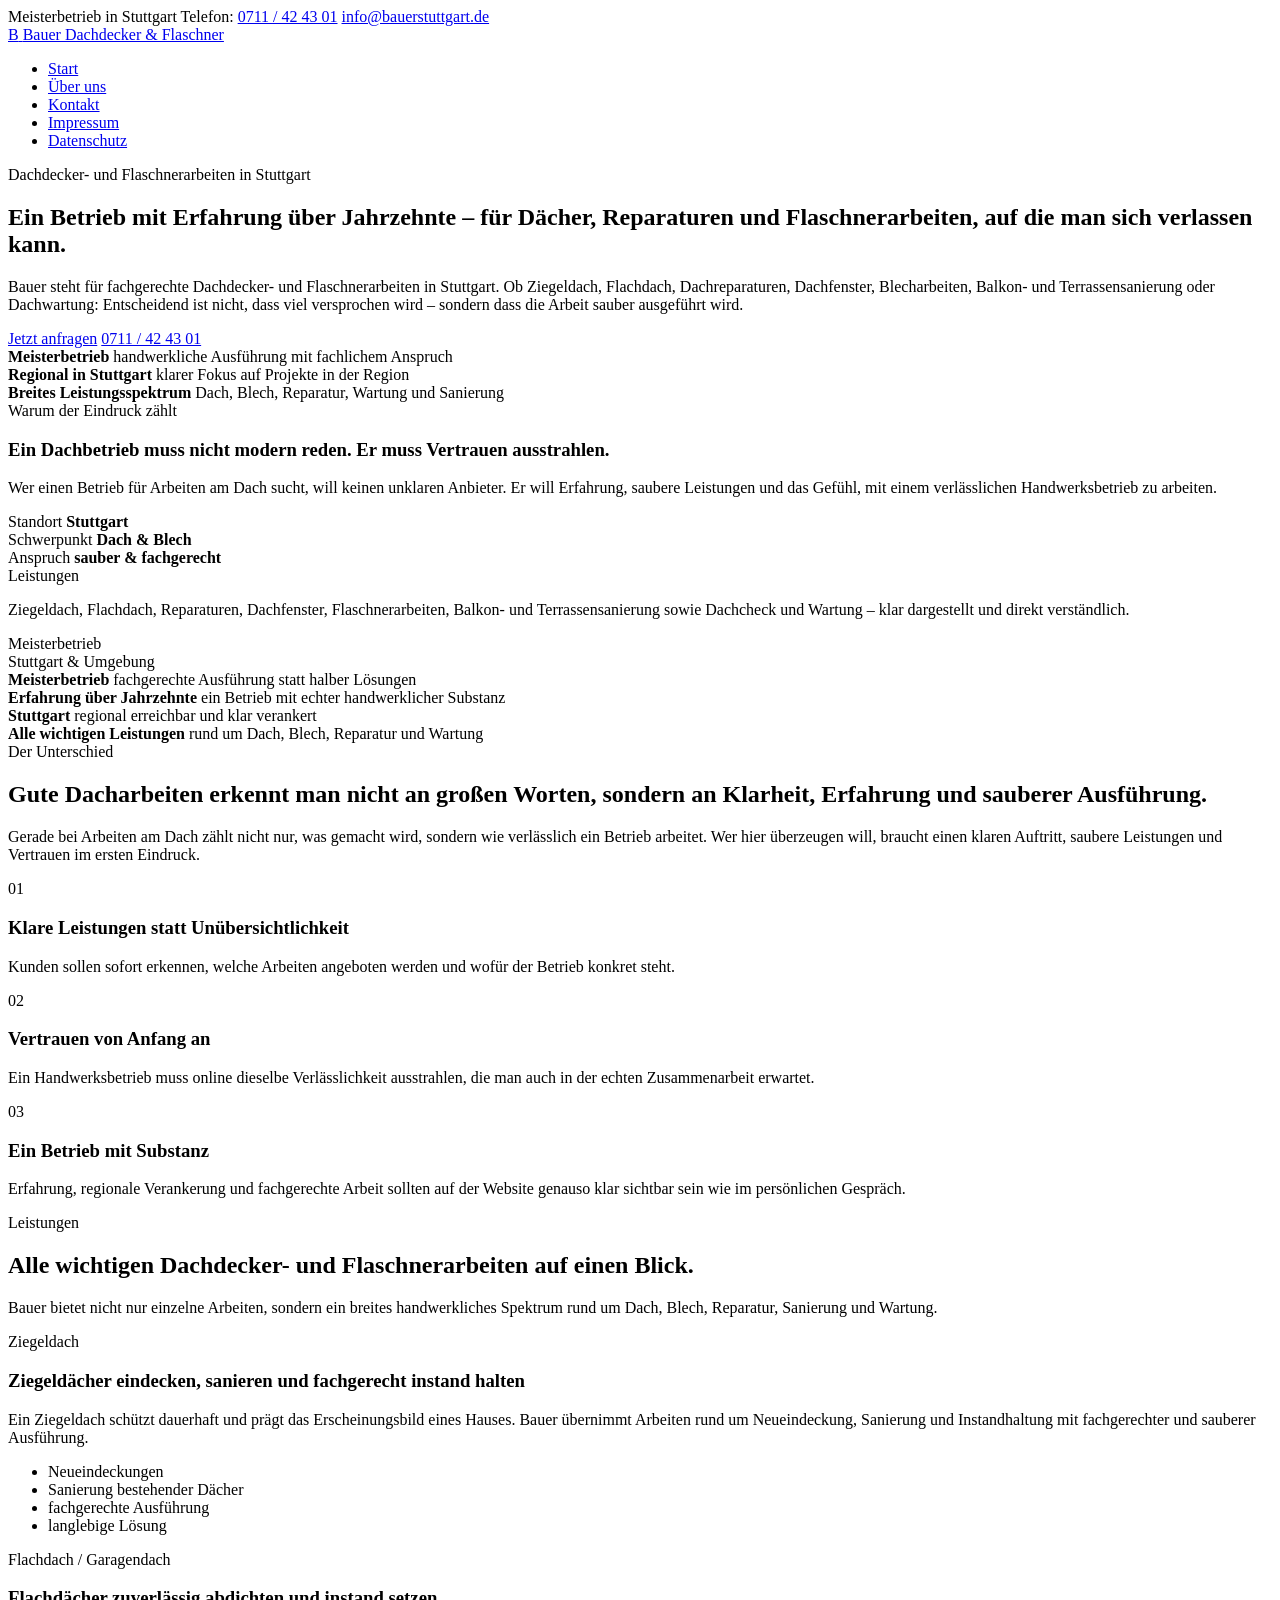
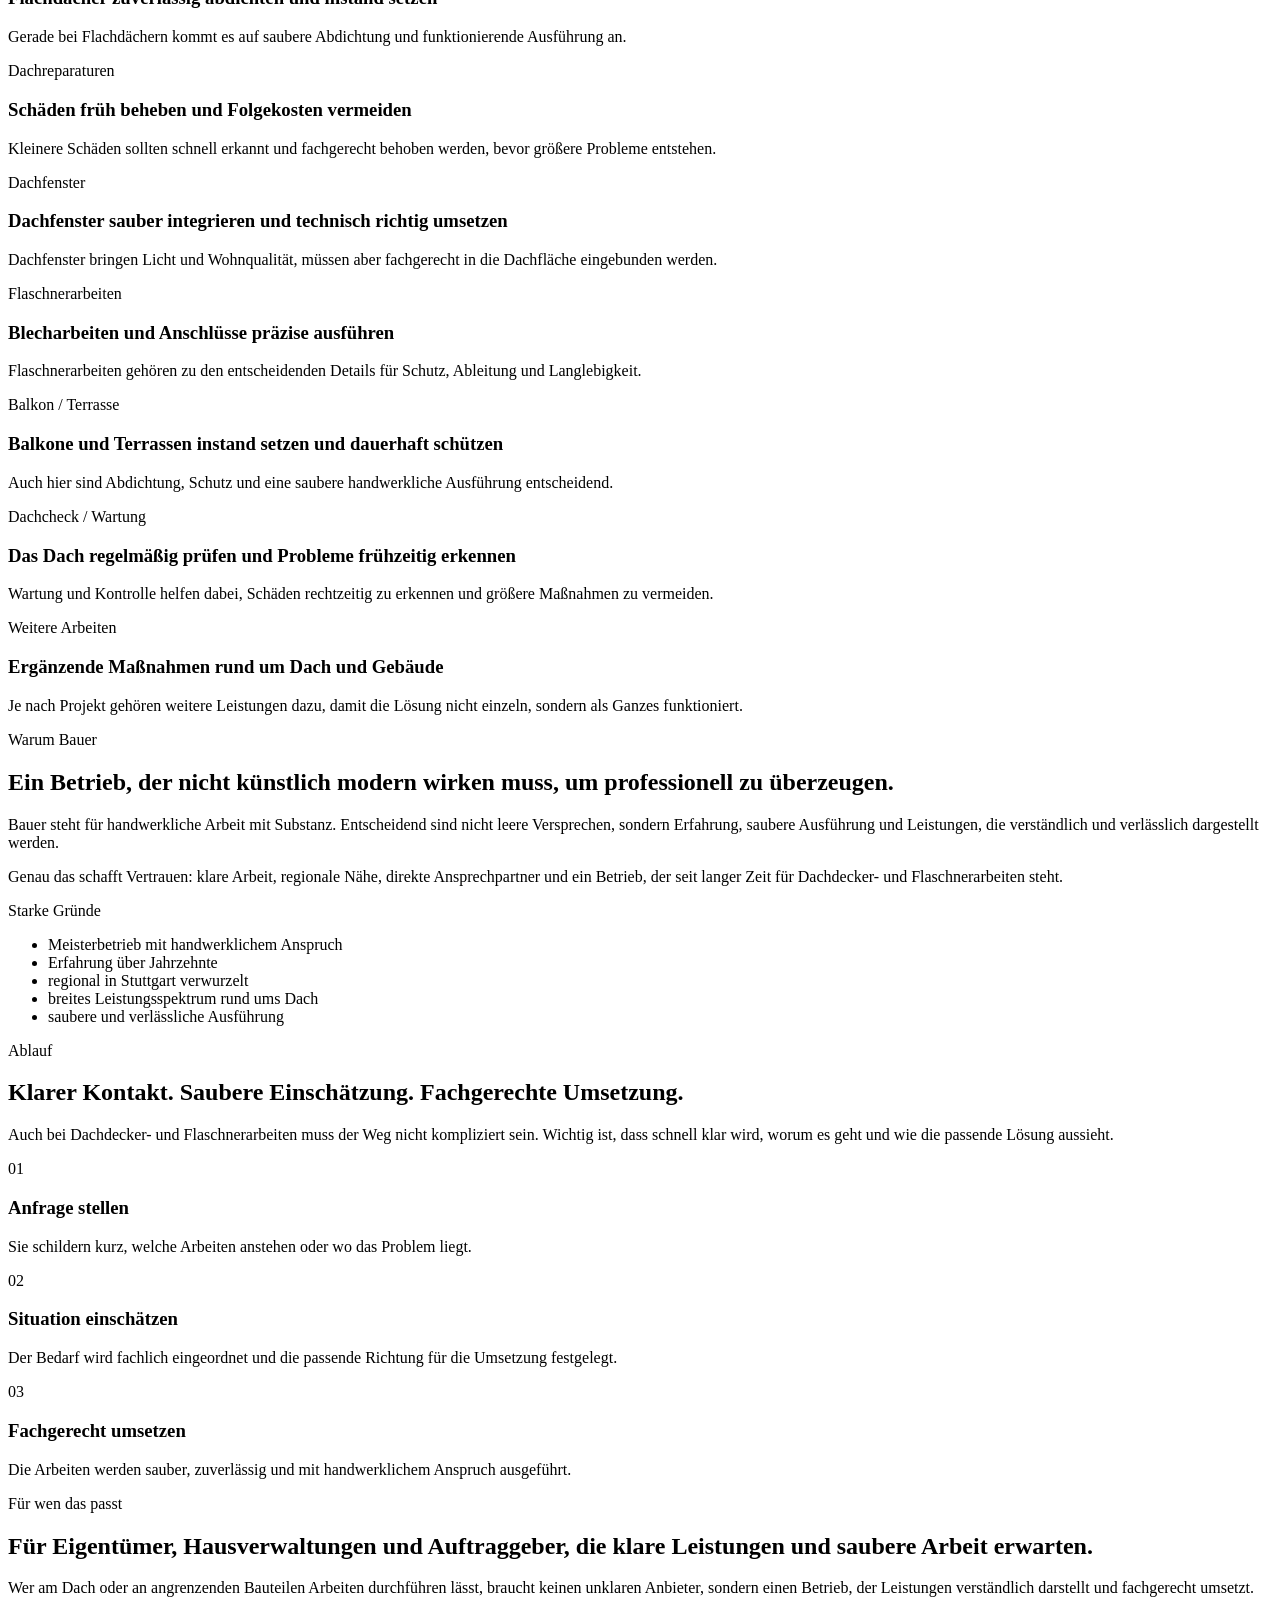
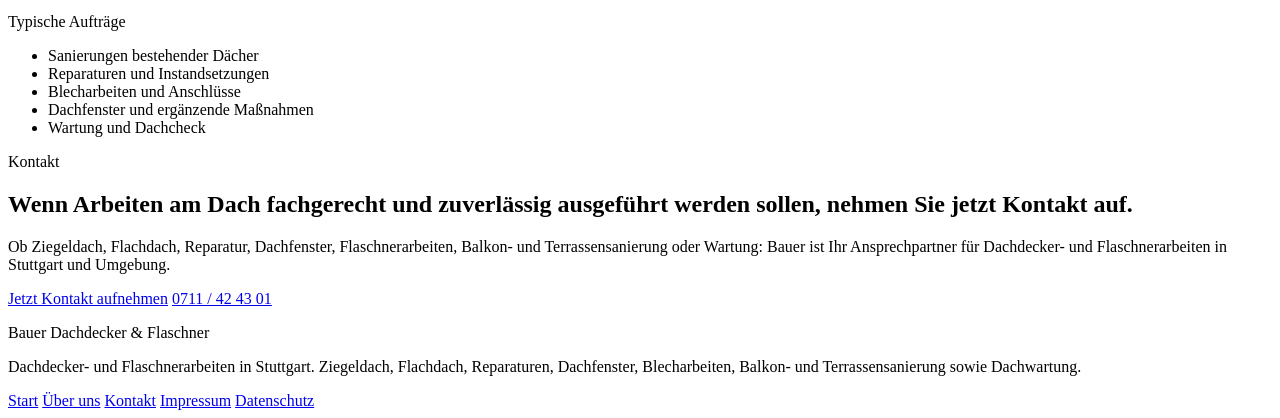
==== commit 8d98afa7: "Update index.html" ====
--- a/index.html
+++ b/index.html
@@ -3,15 +3,27 @@
 <head>
     <meta charset="UTF-8">
     <meta name="viewport" content="width=device-width, initial-scale=1.0">
-    <title>Dachdecker & Flaschner in Stuttgart | Bauer</title>
-    <meta name="description" content="Dachdecker- und Flaschnerarbeiten in Stuttgart. Ziegeldach, Flachdach, Dachreparaturen, Dachfenster, Flaschnerarbeiten, Balkon- und Terrassensanierung sowie Dachwartung vom Meisterbetrieb.">
+    <title>Bauer Dachdecker & Flaschner Stuttgart | Meisterbetrieb für Dacharbeiten</title>
+    <meta name="description" content="Bauer Dachdecker & Flaschner in Stuttgart: Meisterbetrieb für Ziegeldach, Flachdach, Dachreparaturen, Dachfenster, Flaschnerarbeiten, Balkon- und Terrassensanierung sowie Dachwartung.">
     <link rel="stylesheet" href="styles/style.css">
 </head>
 <body>
+    <div class="topbar">
+        <div class="container topbar-content">
+            <span>Meisterbetrieb in Stuttgart</span>
+            <span>Telefon: <a href="tel:+49711424301">0711 / 42 43 01</a></span>
+            <span><a href="mailto:info@bauerstuttgart.de">info@bauerstuttgart.de</a></span>
+        </div>
+    </div>
+
     <header class="site-header">
         <div class="container">
             <nav class="navbar">
-                <a href="index.html" class="logo">Bauer Dachdecker & Flaschner</a>
+                <a href="index.html" class="logo">
+                    <span class="logo-mark">B</span>
+                    <span class="logo-text">Bauer Dachdecker &amp; Flaschner</span>
+                </a>
+
                 <ul class="nav-links">
                     <li><a href="index.html" class="active">Start</a></li>
                     <li><a href="about.html">Über uns</a></li>
@@ -24,86 +36,101 @@
     </header>
 
     <main>
-        <section class="hero-section">
+        <section class="hero-section hero-section-bauer">
             <div class="container hero-grid">
                 <div class="hero-content">
-                    <span class="section-badge">Meisterbetrieb für Dachdecker- und Flaschnerarbeiten in Stuttgart</span>
-                    <h1>Saubere Dacharbeiten. Verlässliche Ausführung. Ein Betrieb mit Erfahrung über Jahrzehnte.</h1>
+                    <span class="section-badge">Dachdecker- und Flaschnerarbeiten in Stuttgart</span>
+                    <h1>Ein Betrieb mit Erfahrung über Jahrzehnte – für Dächer, Reparaturen und Flaschnerarbeiten, auf die man sich verlassen kann.</h1>
                     <p class="hero-text">
                         Bauer steht für fachgerechte Dachdecker- und Flaschnerarbeiten in Stuttgart.
-                        Ob Ziegeldach, Flachdach, Reparaturen, Dachfenster oder Blecharbeiten:
-                        Hier geht es nicht um leere Werbung, sondern um zuverlässige Arbeit,
-                        saubere Ausführung und Lösungen, die langfristig Bestand haben.
+                        Ob Ziegeldach, Flachdach, Dachreparaturen, Dachfenster, Blecharbeiten,
+                        Balkon- und Terrassensanierung oder Dachwartung: Entscheidend ist nicht,
+                        dass viel versprochen wird – sondern dass die Arbeit sauber ausgeführt wird.
                     </p>
 
                     <div class="button-group">
                         <a href="contact.html" class="button">Jetzt anfragen</a>
-                        <a href="#leistungen" class="button button-secondary">Leistungen ansehen</a>
-                    </div>
-
-                    <div class="hero-proof">
+                        <a href="tel:+49711424301" class="button button-secondary">0711 / 42 43 01</a>
+                    </div>
+
+                    <div class="hero-proof hero-proof-bauer">
                         <div class="proof-item">
                             <strong>Meisterbetrieb</strong>
-                            <span>fachgerechte Ausführung mit handwerklichem Anspruch</span>
+                            <span>handwerkliche Ausführung mit fachlichem Anspruch</span>
                         </div>
                         <div class="proof-item">
-                            <strong>Regional</strong>
-                            <span>für Stuttgart und Umgebung im Einsatz</span>
+                            <strong>Regional in Stuttgart</strong>
+                            <span>klarer Fokus auf Projekte in der Region</span>
                         </div>
                         <div class="proof-item">
-                            <strong>Erfahren</strong>
-                            <span>bewährte Arbeit seit Jahrzehnten</span>
+                            <strong>Breites Leistungsspektrum</strong>
+                            <span>Dach, Blech, Reparatur, Wartung und Sanierung</span>
                         </div>
                     </div>
                 </div>
 
                 <div class="hero-visual">
-                    <div class="dashboard-card">
-                        <div class="dashboard-topbar">
-                            <span></span>
-                            <span></span>
-                            <span></span>
-                        </div>
-
-                        <div class="dashboard-content">
-                            <div class="dashboard-panel dashboard-panel-primary">
-                                <span class="mini-label">Vertrauen durch Substanz</span>
-                                <h3>Ein Dachbetrieb muss nicht laut wirken. Er muss verlässlich wirken.</h3>
-                                <p>
-                                    Genau darum geht es: saubere Arbeit, klare Leistungen,
-                                    direkte Ansprechpartner und ein Auftritt, der den Betrieb
-                                    so zeigt, wie er wahrgenommen werden soll.
-                                </p>
+                    <div class="hero-frame">
+                        <div class="hero-frame-panel hero-frame-panel-primary">
+                            <span class="mini-label">Warum der Eindruck zählt</span>
+                            <h3>Ein Dachbetrieb muss nicht modern reden. Er muss Vertrauen ausstrahlen.</h3>
+                            <p>
+                                Wer einen Betrieb für Arbeiten am Dach sucht, will keinen
+                                unklaren Anbieter. Er will Erfahrung, saubere Leistungen
+                                und das Gefühl, mit einem verlässlichen Handwerksbetrieb zu arbeiten.
+                            </p>
+                        </div>
+
+                        <div class="hero-frame-stats">
+                            <div class="hero-frame-stat">
+                                <span>Standort</span>
+                                <strong>Stuttgart</strong>
                             </div>
-
-                            <div class="dashboard-stats">
-                                <div class="dashboard-stat">
-                                    <span class="stat-title">Region</span>
-                                    <strong>Stuttgart</strong>
-                                </div>
-                                <div class="dashboard-stat">
-                                    <span class="stat-title">Fokus</span>
-                                    <strong>Dach & Blech</strong>
-                                </div>
-                                <div class="dashboard-stat">
-                                    <span class="stat-title">Anspruch</span>
-                                    <strong>sauber & fachgerecht</strong>
-                                </div>
+                            <div class="hero-frame-stat">
+                                <span>Schwerpunkt</span>
+                                <strong>Dach &amp; Blech</strong>
                             </div>
-
-                            <div class="dashboard-panel dashboard-panel-secondary">
-                                <span class="mini-label">Leistung</span>
-                                <p>
-                                    Von Ziegeldach und Flachdach bis zu Reparaturen,
-                                    Dachfenstern, Flaschnerarbeiten und Wartung:
-                                    alle wichtigen Leistungen klar, verständlich und sauber präsentiert.
-                                </p>
+                            <div class="hero-frame-stat">
+                                <span>Anspruch</span>
+                                <strong>sauber &amp; fachgerecht</strong>
                             </div>
                         </div>
+
+                        <div class="hero-frame-panel hero-frame-panel-secondary">
+                            <span class="mini-label">Leistungen</span>
+                            <p>
+                                Ziegeldach, Flachdach, Reparaturen, Dachfenster, Flaschnerarbeiten,
+                                Balkon- und Terrassensanierung sowie Dachcheck und Wartung –
+                                klar dargestellt und direkt verständlich.
+                            </p>
+                        </div>
                     </div>
 
                     <div class="floating-badge floating-badge-one">Meisterbetrieb</div>
-                    <div class="floating-badge floating-badge-two">Seit Jahrzehnten im Einsatz</div>
+                    <div class="floating-badge floating-badge-two">Stuttgart &amp; Umgebung</div>
+                </div>
+            </div>
+        </section>
+
+        <section class="section trust-strip-section">
+            <div class="container">
+                <div class="trust-strip">
+                    <div class="trust-strip-item">
+                        <strong>Meisterbetrieb</strong>
+                        <span>fachgerechte Ausführung statt halber Lösungen</span>
+                    </div>
+                    <div class="trust-strip-item">
+                        <strong>Erfahrung über Jahrzehnte</strong>
+                        <span>ein Betrieb mit echter handwerklicher Substanz</span>
+                    </div>
+                    <div class="trust-strip-item">
+                        <strong>Stuttgart</strong>
+                        <span>regional erreichbar und klar verankert</span>
+                    </div>
+                    <div class="trust-strip-item">
+                        <strong>Alle wichtigen Leistungen</strong>
+                        <span>rund um Dach, Blech, Reparatur und Wartung</span>
+                    </div>
                 </div>
             </div>
         </section>
@@ -111,19 +138,19 @@
         <section class="section section-alt">
             <div class="container">
                 <div class="section-heading">
-                    <span class="section-kicker">Warum das wichtig ist</span>
-                    <h2>Gerade bei Dacharbeiten zählt nicht nur, was gemacht wird, sondern wie verlässlich es gemacht wird.</h2>
+                    <span class="section-kicker">Der Unterschied</span>
+                    <h2>Gute Dacharbeiten erkennt man nicht an großen Worten, sondern an Klarheit, Erfahrung und sauberer Ausführung.</h2>
                     <p>
-                        Wer einen Betrieb für Dachdecker- und Flaschnerarbeiten sucht, will keinen unklaren Eindruck,
-                        keine halben Aussagen und keine unnötige Unsicherheit. Entscheidend sind Erfahrung,
-                        fachgerechte Ausführung und ein Ansprechpartner, auf den man sich verlassen kann.
+                        Gerade bei Arbeiten am Dach zählt nicht nur, was gemacht wird,
+                        sondern wie verlässlich ein Betrieb arbeitet. Wer hier überzeugen will,
+                        braucht einen klaren Auftritt, saubere Leistungen und Vertrauen im ersten Eindruck.
                     </p>
                 </div>
 
                 <div class="grid-3">
                     <article class="card">
                         <span class="card-number">01</span>
-                        <h3>Klare Leistungen</h3>
+                        <h3>Klare Leistungen statt Unübersichtlichkeit</h3>
                         <p>
                             Kunden sollen sofort erkennen, welche Arbeiten angeboten werden
                             und wofür der Betrieb konkret steht.
@@ -132,10 +159,10 @@
 
                     <article class="card">
                         <span class="card-number">02</span>
-                        <h3>Vertrauen im ersten Eindruck</h3>
-                        <p>
-                            Gerade im Handwerk entscheidet oft der erste Eindruck darüber,
-                            ob überhaupt Kontakt aufgenommen wird.
+                        <h3>Vertrauen von Anfang an</h3>
+                        <p>
+                            Ein Handwerksbetrieb muss online dieselbe Verlässlichkeit ausstrahlen,
+                            die man auch in der echten Zusammenarbeit erwartet.
                         </p>
                     </article>
 
@@ -143,8 +170,8 @@
                         <span class="card-number">03</span>
                         <h3>Ein Betrieb mit Substanz</h3>
                         <p>
-                            Jahrzehntelange Erfahrung und saubere handwerkliche Arbeit
-                            sollten online genauso klar sichtbar sein wie im echten Gespräch.
+                            Erfahrung, regionale Verankerung und fachgerechte Arbeit
+                            sollten auf der Website genauso klar sichtbar sein wie im persönlichen Gespräch.
                         </p>
                     </article>
                 </div>
@@ -155,140 +182,91 @@
             <div class="container">
                 <div class="section-heading">
                     <span class="section-kicker">Leistungen</span>
-                    <h2>Alle wichtigen Dachdecker- und Flaschnerarbeiten klar auf einen Blick.</h2>
+                    <h2>Alle wichtigen Dachdecker- und Flaschnerarbeiten auf einen Blick.</h2>
                     <p>
-                        Statt unübersichtlicher Einzelseiten wird hier direkt sichtbar,
-                        welche Arbeiten Bauer in Stuttgart und Umgebung anbietet.
+                        Bauer bietet nicht nur einzelne Arbeiten, sondern ein breites handwerkliches Spektrum
+                        rund um Dach, Blech, Reparatur, Sanierung und Wartung.
                     </p>
                 </div>
 
-                <div class="grid-2 grid-large-cards">
-                    <article class="card feature-card">
+                <div class="services-grid-bauer">
+                    <article class="service-card-bauer service-card-bauer-large">
                         <span class="card-badge">Ziegeldach</span>
-                        <h3>Ziegeldächer fachgerecht eindecken, sanieren und instand halten</h3>
-                        <p>
-                            Ein Ziegeldach schützt dauerhaft, prägt das Erscheinungsbild eines Hauses
-                            und muss sauber ausgeführt werden. Bauer übernimmt Neueindeckungen,
-                            Sanierungen und Arbeiten rund um bestehende Ziegeldächer.
+                        <h3>Ziegeldächer eindecken, sanieren und fachgerecht instand halten</h3>
+                        <p>
+                            Ein Ziegeldach schützt dauerhaft und prägt das Erscheinungsbild eines Hauses.
+                            Bauer übernimmt Arbeiten rund um Neueindeckung, Sanierung und Instandhaltung
+                            mit fachgerechter und sauberer Ausführung.
                         </p>
                         <ul class="feature-list">
                             <li>Neueindeckungen</li>
-                            <li>Sanierungen bestehender Dächer</li>
+                            <li>Sanierung bestehender Dächer</li>
                             <li>fachgerechte Ausführung</li>
-                            <li>saubere und langlebige Lösung</li>
+                            <li>langlebige Lösung</li>
                         </ul>
                     </article>
 
-                    <article class="card feature-card">
+                    <article class="service-card-bauer">
                         <span class="card-badge">Flachdach / Garagendach</span>
-                        <h3>Flachdächer und Garagendächer zuverlässig abdichten und instand setzen</h3>
-                        <p>
-                            Gerade bei Flachdächern kommt es auf saubere Abdichtung und zuverlässige
-                            Ausführung an. Bauer übernimmt Arbeiten an Flachdächern und Garagendächern
-                            fachgerecht und mit Blick auf dauerhafte Funktion.
-                        </p>
-                        <ul class="feature-list">
-                            <li>Abdichtungsarbeiten</li>
-                            <li>Sanierung und Instandsetzung</li>
-                            <li>lösungsorientierte Ausführung</li>
-                            <li>dauerhafter Schutz vor Witterung</li>
-                        </ul>
-                    </article>
-
-                    <article class="card feature-card">
+                        <h3>Flachdächer zuverlässig abdichten und instand setzen</h3>
+                        <p>
+                            Gerade bei Flachdächern kommt es auf saubere Abdichtung
+                            und funktionierende Ausführung an.
+                        </p>
+                    </article>
+
+                    <article class="service-card-bauer">
                         <span class="card-badge">Dachreparaturen</span>
-                        <h3>Schäden am Dach frühzeitig beheben und Folgekosten vermeiden</h3>
-                        <p>
-                            Kleine Schäden können schnell größere Folgen haben. Bauer übernimmt
-                            Reparaturen am Dach fachgerecht und sorgt dafür, dass Probleme
-                            frühzeitig erkannt und sauber behoben werden.
-                        </p>
-                        <ul class="feature-list">
-                            <li>Reparatur beschädigter Bereiche</li>
-                            <li>schnelle und fachgerechte Ausführung</li>
-                            <li>Werterhalt der Dachfläche</li>
-                            <li>vorbeugend gegen Folgeschäden</li>
-                        </ul>
-                    </article>
-
-                    <article class="card feature-card">
+                        <h3>Schäden früh beheben und Folgekosten vermeiden</h3>
+                        <p>
+                            Kleinere Schäden sollten schnell erkannt und fachgerecht
+                            behoben werden, bevor größere Probleme entstehen.
+                        </p>
+                    </article>
+
+                    <article class="service-card-bauer">
                         <span class="card-badge">Dachfenster</span>
-                        <h3>Dachfenster sauber integrieren und funktional umsetzen</h3>
-                        <p>
-                            Dachfenster bringen Licht und Wohnqualität, müssen aber technisch
-                            sauber eingebunden werden. Bauer übernimmt Arbeiten rund um Dachfenster
-                            mit fachgerechter Einbindung in die Dachfläche.
-                        </p>
-                        <ul class="feature-list">
-                            <li>Einbau und Austausch</li>
-                            <li>saubere Einbindung ins Dach</li>
-                            <li>funktionale und dauerhafte Lösung</li>
-                            <li>mehr Licht im Dachbereich</li>
-                        </ul>
-                    </article>
-
-                    <article class="card feature-card">
+                        <h3>Dachfenster sauber integrieren und technisch richtig umsetzen</h3>
+                        <p>
+                            Dachfenster bringen Licht und Wohnqualität,
+                            müssen aber fachgerecht in die Dachfläche eingebunden werden.
+                        </p>
+                    </article>
+
+                    <article class="service-card-bauer">
                         <span class="card-badge">Flaschnerarbeiten</span>
-                        <h3>Blecharbeiten und Anschlüsse präzise und fachgerecht ausführen</h3>
-                        <p>
-                            Flaschnerarbeiten gehören zu den entscheidenden Details an Dach und Gebäude.
-                            Bauer übernimmt Blecharbeiten, Anschlüsse und saubere Ausführungen
-                            rund um Schutz, Ableitung und Langlebigkeit.
-                        </p>
-                        <ul class="feature-list">
-                            <li>Blech- und Anschlussarbeiten</li>
-                            <li>präzise handwerkliche Ausführung</li>
-                            <li>saubere Integration ins Gesamtbild</li>
-                            <li>funktional und langlebig</li>
-                        </ul>
-                    </article>
-
-                    <article class="card feature-card">
+                        <h3>Blecharbeiten und Anschlüsse präzise ausführen</h3>
+                        <p>
+                            Flaschnerarbeiten gehören zu den entscheidenden Details
+                            für Schutz, Ableitung und Langlebigkeit.
+                        </p>
+                    </article>
+
+                    <article class="service-card-bauer">
                         <span class="card-badge">Balkon / Terrasse</span>
                         <h3>Balkone und Terrassen instand setzen und dauerhaft schützen</h3>
                         <p>
-                            Auch bei Balkonen und Terrassen sind Abdichtung, Schutz und
-                            fachgerechte Ausführung entscheidend. Bauer übernimmt Sanierungs-
-                            und Instandsetzungsarbeiten mit dem Blick auf Funktion und Haltbarkeit.
-                        </p>
-                        <ul class="feature-list">
-                            <li>Sanierung von Balkon- und Terrassenflächen</li>
-                            <li>Abdichtung und Schutz</li>
-                            <li>saubere handwerkliche Umsetzung</li>
-                            <li>dauerhafte Verbesserung der Substanz</li>
-                        </ul>
-                    </article>
-
-                    <article class="card feature-card">
+                            Auch hier sind Abdichtung, Schutz und eine saubere
+                            handwerkliche Ausführung entscheidend.
+                        </p>
+                    </article>
+
+                    <article class="service-card-bauer">
                         <span class="card-badge">Dachcheck / Wartung</span>
-                        <h3>Das Dach regelmäßig prüfen und Probleme früh erkennen</h3>
-                        <p>
-                            Regelmäßige Kontrollen helfen dabei, Schäden frühzeitig zu entdecken
-                            und größere Maßnahmen zu vermeiden. Bauer unterstützt mit Dachcheck
-                            und Wartung als sinnvolle Vorsorge.
-                        </p>
-                        <ul class="feature-list">
-                            <li>regelmäßige Sicht- und Zustandsprüfung</li>
-                            <li>frühes Erkennen von Schwachstellen</li>
-                            <li>bessere Planbarkeit</li>
-                            <li>Werterhalt der Immobilie</li>
-                        </ul>
-                    </article>
-
-                    <article class="card feature-card">
+                        <h3>Das Dach regelmäßig prüfen und Probleme frühzeitig erkennen</h3>
+                        <p>
+                            Wartung und Kontrolle helfen dabei, Schäden rechtzeitig
+                            zu erkennen und größere Maßnahmen zu vermeiden.
+                        </p>
+                    </article>
+
+                    <article class="service-card-bauer">
                         <span class="card-badge">Weitere Arbeiten</span>
-                        <h3>Ergänzende Leistungen rund ums Dach und Gebäude</h3>
-                        <p>
-                            Je nach Projekt gehören auch weitere handwerkliche Leistungen zum Umfang.
-                            Dadurch entstehen Lösungen, die nicht nur einzeln gedacht sind,
-                            sondern im Gesamtzusammenhang funktionieren.
-                        </p>
-                        <ul class="feature-list">
-                            <li>ergänzende Arbeiten rund um Dach und Gebäude</li>
-                            <li>saubere Abstimmung der Gewerke</li>
-                            <li>lösungsorientierte Umsetzung</li>
-                            <li>klare Ansprechpartner</li>
-                        </ul>
+                        <h3>Ergänzende Maßnahmen rund um Dach und Gebäude</h3>
+                        <p>
+                            Je nach Projekt gehören weitere Leistungen dazu,
+                            damit die Lösung nicht einzeln, sondern als Ganzes funktioniert.
+                        </p>
                     </article>
                 </div>
             </div>
@@ -296,18 +274,19 @@
 
         <section class="section section-alt">
             <div class="container">
-                <div class="split-section">
+                <div class="split-section split-section-strong">
                     <div class="split-content">
                         <span class="section-kicker">Warum Bauer</span>
                         <h2>Ein Betrieb, der nicht künstlich modern wirken muss, um professionell zu überzeugen.</h2>
                         <p>
-                            Bauer steht für handwerkliche Arbeit mit Substanz. Entscheidend sind nicht
-                            leere Versprechen, sondern Erfahrung, saubere Ausführung und eine Arbeitsweise,
-                            auf die man sich verlassen kann.
-                        </p>
-                        <p>
-                            Genau das macht den Unterschied: klare Leistungen, regionale Verankerung,
-                            fachgerechte Umsetzung und ein Auftritt, der Vertrauen schafft.
+                            Bauer steht für handwerkliche Arbeit mit Substanz.
+                            Entscheidend sind nicht leere Versprechen, sondern Erfahrung,
+                            saubere Ausführung und Leistungen, die verständlich und verlässlich dargestellt werden.
+                        </p>
+                        <p>
+                            Genau das schafft Vertrauen: klare Arbeit, regionale Nähe,
+                            direkte Ansprechpartner und ein Betrieb, der seit langer Zeit für
+                            Dachdecker- und Flaschnerarbeiten steht.
                         </p>
                     </div>
 
@@ -325,23 +304,24 @@
             </div>
         </section>
 
-        <section class="section">
+        <section class="section process-section-bauer">
             <div class="container">
                 <div class="section-heading">
                     <span class="section-kicker">Ablauf</span>
-                    <h2>Klarer Ablauf. Direkter Kontakt. Saubere Umsetzung.</h2>
+                    <h2>Klarer Kontakt. Saubere Einschätzung. Fachgerechte Umsetzung.</h2>
                     <p>
                         Auch bei Dachdecker- und Flaschnerarbeiten muss der Weg nicht kompliziert sein.
                         Wichtig ist, dass schnell klar wird, worum es geht und wie die passende Lösung aussieht.
                     </p>
                 </div>
 
-                <div class="process-grid">
+                <div class="process-grid process-grid-bauer">
                     <article class="process-step">
                         <div class="process-step-number">01</div>
                         <h3>Anfrage stellen</h3>
                         <p>
-                            Sie schildern kurz, worum es geht und welche Arbeiten anstehen.
+                            Sie schildern kurz, welche Arbeiten anstehen oder
+                            wo das Problem liegt.
                         </p>
                     </article>
 
@@ -349,7 +329,8 @@
                         <div class="process-step-number">02</div>
                         <h3>Situation einschätzen</h3>
                         <p>
-                            Der Bedarf wird geprüft und die passende Richtung für die Umsetzung festgelegt.
+                            Der Bedarf wird fachlich eingeordnet und die passende
+                            Richtung für die Umsetzung festgelegt.
                         </p>
                     </article>
 
@@ -357,7 +338,8 @@
                         <div class="process-step-number">03</div>
                         <h3>Fachgerecht umsetzen</h3>
                         <p>
-                            Die Arbeiten werden sauber, zuverlässig und mit handwerklichem Anspruch ausgeführt.
+                            Die Arbeiten werden sauber, zuverlässig und mit handwerklichem
+                            Anspruch ausgeführt.
                         </p>
                     </article>
                 </div>
@@ -369,7 +351,7 @@
                 <div class="split-section">
                     <div class="split-content">
                         <span class="section-kicker">Für wen das passt</span>
-                        <h2>Für Eigentümer, Hausverwaltungen und Auftraggeber, die saubere Arbeit erwarten.</h2>
+                        <h2>Für Eigentümer, Hausverwaltungen und Auftraggeber, die klare Leistungen und saubere Arbeit erwarten.</h2>
                         <p>
                             Wer am Dach oder an angrenzenden Bauteilen Arbeiten durchführen lässt,
                             braucht keinen unklaren Anbieter, sondern einen Betrieb,
@@ -393,13 +375,13 @@
 
         <section class="section cta-section">
             <div class="container">
-                <div class="cta-box cta-box-large">
+                <div class="cta-box cta-box-large cta-box-bauer">
                     <span class="section-kicker">Kontakt</span>
-                    <h2>Wenn Dacharbeiten fachgerecht und zuverlässig ausgeführt werden sollen, nehmen Sie jetzt Kontakt auf.</h2>
+                    <h2>Wenn Arbeiten am Dach fachgerecht und zuverlässig ausgeführt werden sollen, nehmen Sie jetzt Kontakt auf.</h2>
                     <p>
-                        Ob Ziegeldach, Flachdach, Reparatur, Dachfenster, Flaschnerarbeiten
-                        oder Wartung: Bauer ist Ihr Ansprechpartner für Dachdecker- und Flaschnerarbeiten
-                        in Stuttgart und Umgebung.
+                        Ob Ziegeldach, Flachdach, Reparatur, Dachfenster, Flaschnerarbeiten,
+                        Balkon- und Terrassensanierung oder Wartung:
+                        Bauer ist Ihr Ansprechpartner für Dachdecker- und Flaschnerarbeiten in Stuttgart und Umgebung.
                     </p>
 
                     <div class="button-group">
@@ -414,7 +396,7 @@
     <footer class="site-footer">
         <div class="container footer-content">
             <div>
-                <p class="footer-brand">Bauer Dachdecker & Flaschner</p>
+                <p class="footer-brand">Bauer Dachdecker &amp; Flaschner</p>
                 <p class="footer-text">
                     Dachdecker- und Flaschnerarbeiten in Stuttgart.
                     Ziegeldach, Flachdach, Reparaturen, Dachfenster,
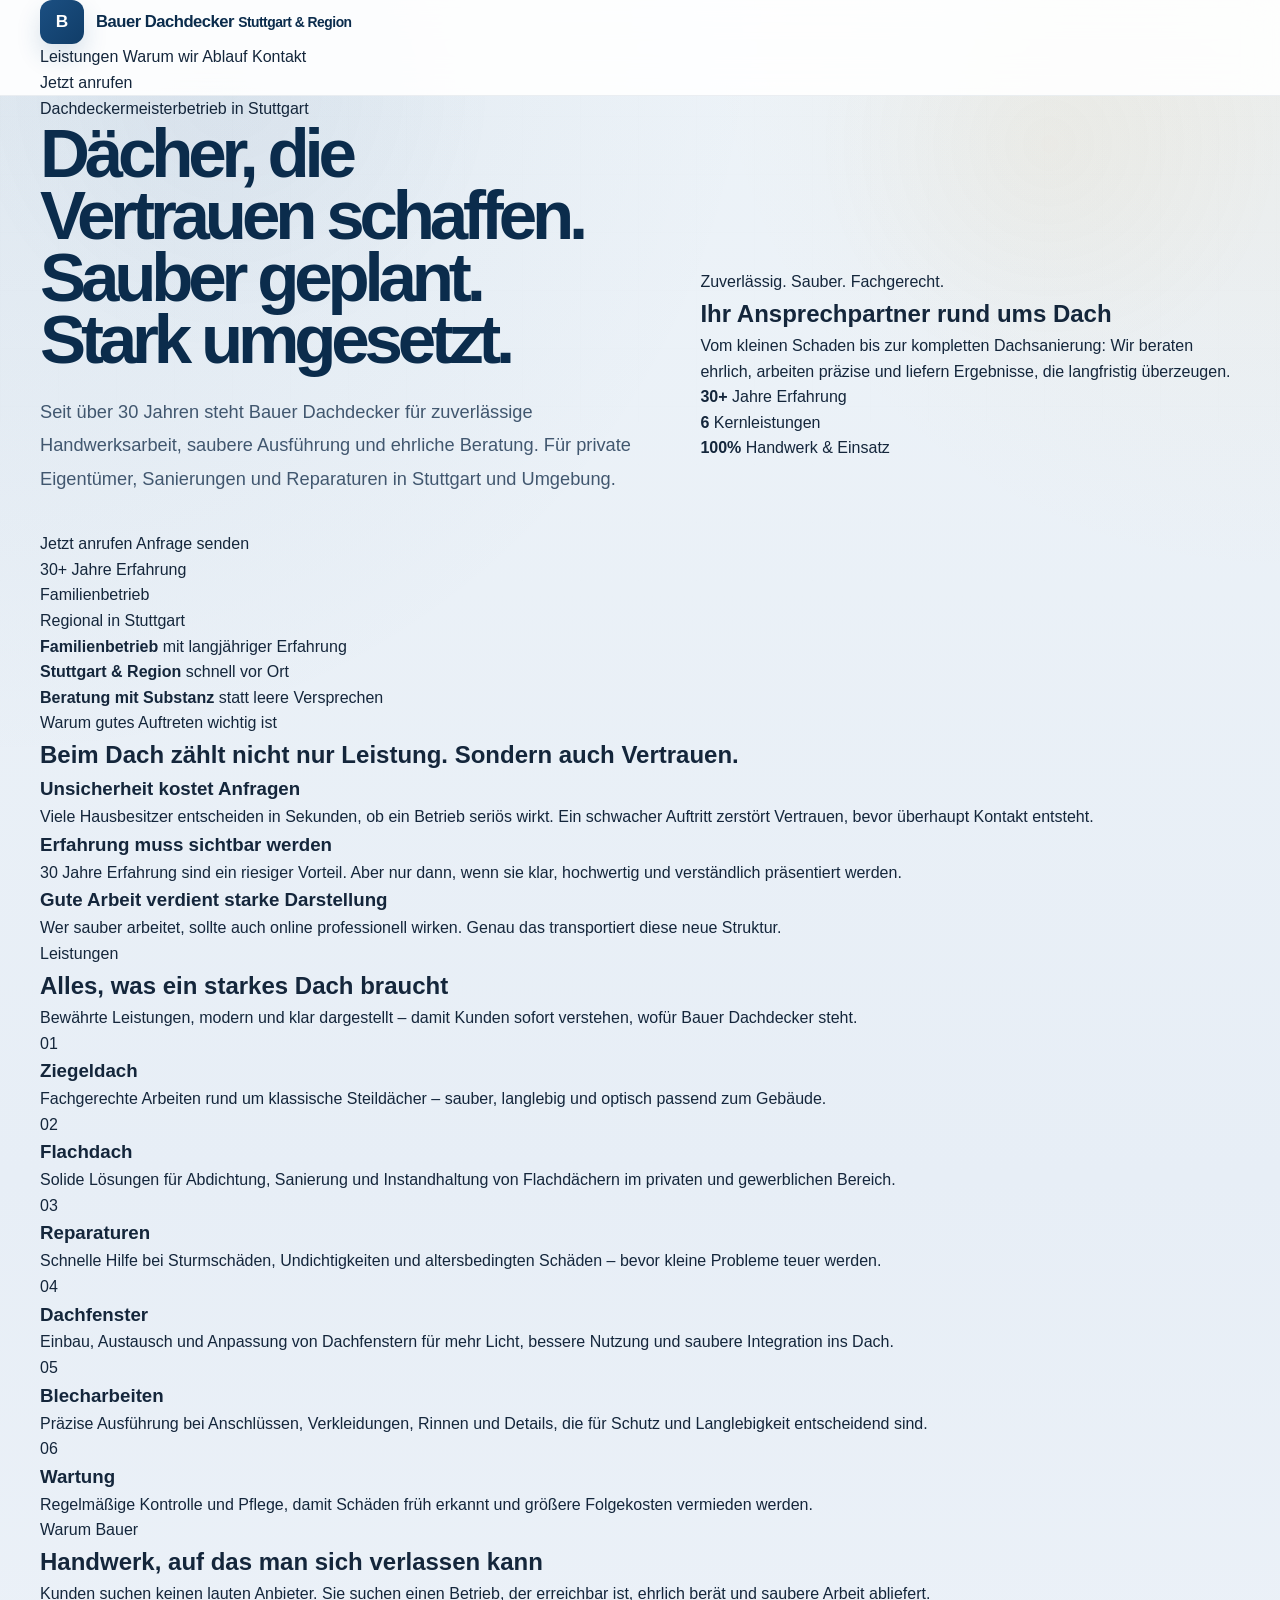
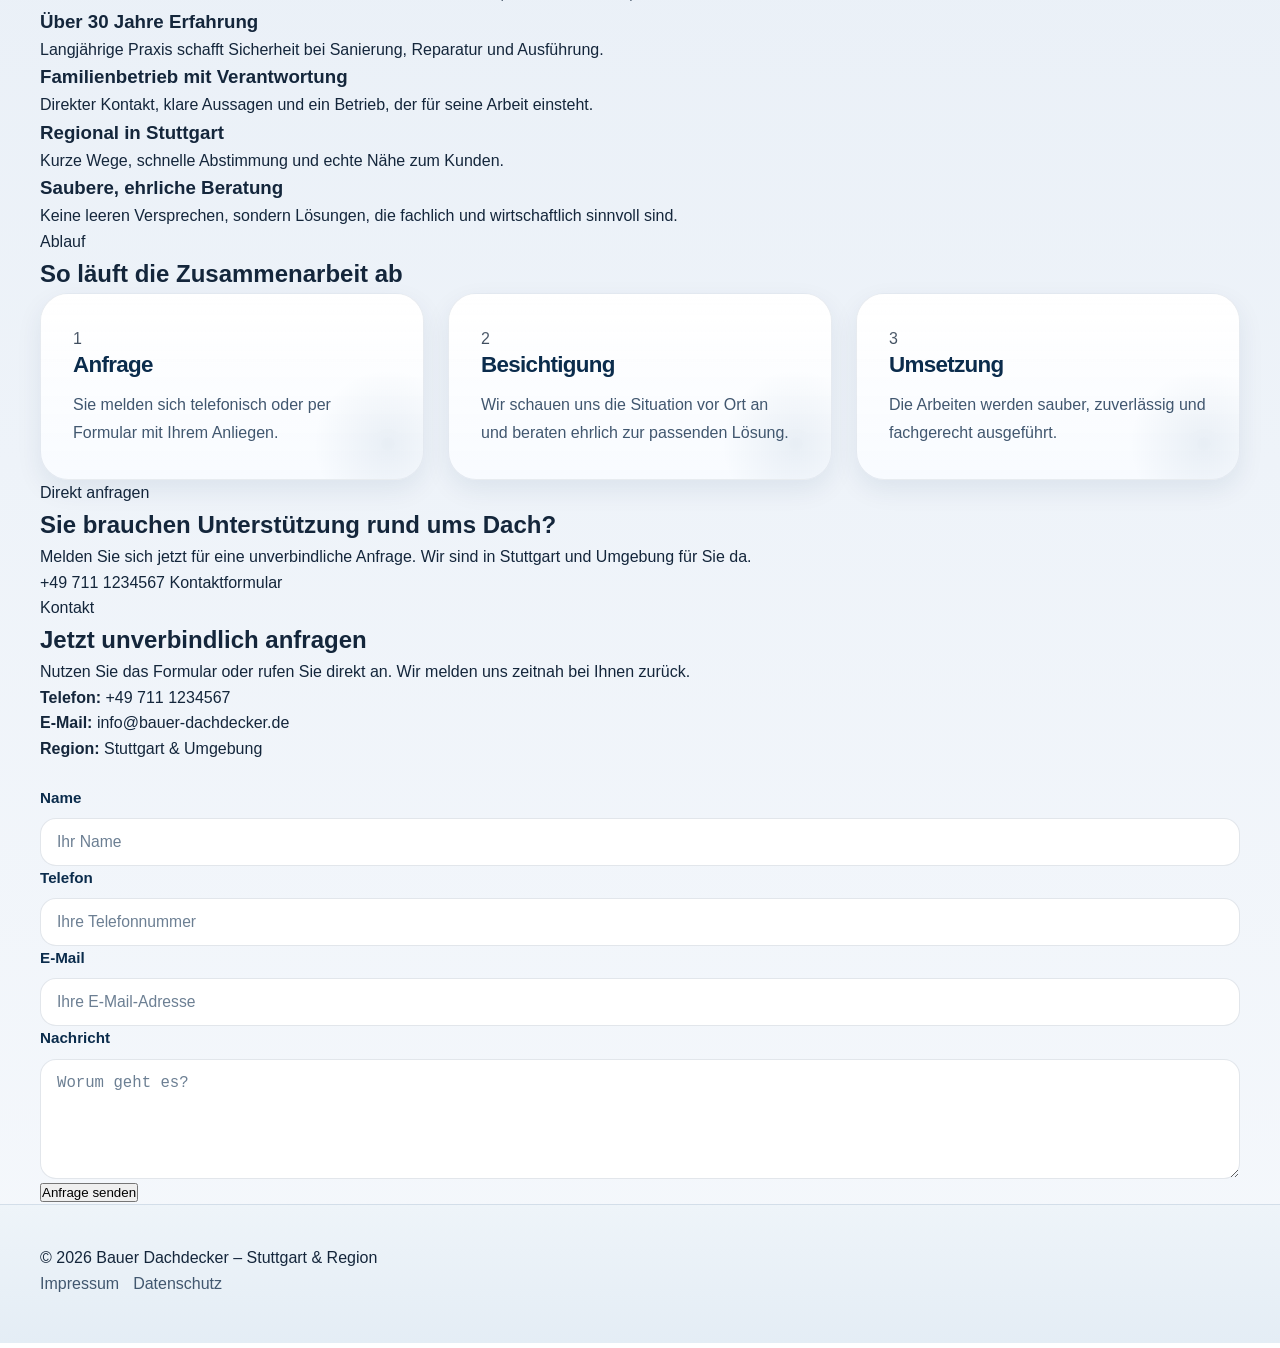
==== commit 2090c0ef: "Update index.html" ====
--- a/index.html
+++ b/index.html
@@ -1,417 +1,327 @@
 <!DOCTYPE html>
 <html lang="de">
 <head>
-    <meta charset="UTF-8">
-    <meta name="viewport" content="width=device-width, initial-scale=1.0">
-    <title>Bauer Dachdecker & Flaschner Stuttgart | Meisterbetrieb für Dacharbeiten</title>
-    <meta name="description" content="Bauer Dachdecker & Flaschner in Stuttgart: Meisterbetrieb für Ziegeldach, Flachdach, Dachreparaturen, Dachfenster, Flaschnerarbeiten, Balkon- und Terrassensanierung sowie Dachwartung.">
-    <link rel="stylesheet" href="styles/style.css">
+  <meta charset="UTF-8" />
+  <meta name="viewport" content="width=device-width, initial-scale=1.0" />
+  <title>Bauer Dachdecker Stuttgart | Dächer, Reparaturen & Dachsanierung</title>
+  <meta
+    name="description"
+    content="Bauer Dachdecker in Stuttgart: Über 30 Jahre Erfahrung im Dachdeckerhandwerk. Ziegeldach, Flachdach, Reparaturen, Dachfenster, Blecharbeiten und Wartung."
+  />
+  <link rel="stylesheet" href="styles/style.css" />
 </head>
 <body>
-    <div class="topbar">
-        <div class="container topbar-content">
-            <span>Meisterbetrieb in Stuttgart</span>
-            <span>Telefon: <a href="tel:+49711424301">0711 / 42 43 01</a></span>
-            <span><a href="mailto:info@bauerstuttgart.de">info@bauerstuttgart.de</a></span>
-        </div>
+  <header class="site-header">
+    <div class="container header-inner">
+      <a href="#top" class="logo">
+        <span class="logo-mark">B</span>
+        <span class="logo-text">
+          <strong>Bauer Dachdecker</strong>
+          <small>Stuttgart & Region</small>
+        </span>
+      </a>
+
+      <nav class="main-nav">
+        <a href="#leistungen">Leistungen</a>
+        <a href="#vorteile">Warum wir</a>
+        <a href="#ablauf">Ablauf</a>
+        <a href="#kontakt">Kontakt</a>
+      </nav>
+
+      <a href="tel:+497111234567" class="btn btn-primary header-cta">Jetzt anrufen</a>
     </div>
-
-    <header class="site-header">
-        <div class="container">
-            <nav class="navbar">
-                <a href="index.html" class="logo">
-                    <span class="logo-mark">B</span>
-                    <span class="logo-text">Bauer Dachdecker &amp; Flaschner</span>
-                </a>
-
-                <ul class="nav-links">
-                    <li><a href="index.html" class="active">Start</a></li>
-                    <li><a href="about.html">Über uns</a></li>
-                    <li><a href="contact.html">Kontakt</a></li>
-                    <li><a href="impressum.html">Impressum</a></li>
-                    <li><a href="privacy.html">Datenschutz</a></li>
-                </ul>
-            </nav>
-        </div>
-    </header>
-
-    <main>
-        <section class="hero-section hero-section-bauer">
-            <div class="container hero-grid">
-                <div class="hero-content">
-                    <span class="section-badge">Dachdecker- und Flaschnerarbeiten in Stuttgart</span>
-                    <h1>Ein Betrieb mit Erfahrung über Jahrzehnte – für Dächer, Reparaturen und Flaschnerarbeiten, auf die man sich verlassen kann.</h1>
-                    <p class="hero-text">
-                        Bauer steht für fachgerechte Dachdecker- und Flaschnerarbeiten in Stuttgart.
-                        Ob Ziegeldach, Flachdach, Dachreparaturen, Dachfenster, Blecharbeiten,
-                        Balkon- und Terrassensanierung oder Dachwartung: Entscheidend ist nicht,
-                        dass viel versprochen wird – sondern dass die Arbeit sauber ausgeführt wird.
-                    </p>
-
-                    <div class="button-group">
-                        <a href="contact.html" class="button">Jetzt anfragen</a>
-                        <a href="tel:+49711424301" class="button button-secondary">0711 / 42 43 01</a>
-                    </div>
-
-                    <div class="hero-proof hero-proof-bauer">
-                        <div class="proof-item">
-                            <strong>Meisterbetrieb</strong>
-                            <span>handwerkliche Ausführung mit fachlichem Anspruch</span>
-                        </div>
-                        <div class="proof-item">
-                            <strong>Regional in Stuttgart</strong>
-                            <span>klarer Fokus auf Projekte in der Region</span>
-                        </div>
-                        <div class="proof-item">
-                            <strong>Breites Leistungsspektrum</strong>
-                            <span>Dach, Blech, Reparatur, Wartung und Sanierung</span>
-                        </div>
-                    </div>
-                </div>
-
-                <div class="hero-visual">
-                    <div class="hero-frame">
-                        <div class="hero-frame-panel hero-frame-panel-primary">
-                            <span class="mini-label">Warum der Eindruck zählt</span>
-                            <h3>Ein Dachbetrieb muss nicht modern reden. Er muss Vertrauen ausstrahlen.</h3>
-                            <p>
-                                Wer einen Betrieb für Arbeiten am Dach sucht, will keinen
-                                unklaren Anbieter. Er will Erfahrung, saubere Leistungen
-                                und das Gefühl, mit einem verlässlichen Handwerksbetrieb zu arbeiten.
-                            </p>
-                        </div>
-
-                        <div class="hero-frame-stats">
-                            <div class="hero-frame-stat">
-                                <span>Standort</span>
-                                <strong>Stuttgart</strong>
-                            </div>
-                            <div class="hero-frame-stat">
-                                <span>Schwerpunkt</span>
-                                <strong>Dach &amp; Blech</strong>
-                            </div>
-                            <div class="hero-frame-stat">
-                                <span>Anspruch</span>
-                                <strong>sauber &amp; fachgerecht</strong>
-                            </div>
-                        </div>
-
-                        <div class="hero-frame-panel hero-frame-panel-secondary">
-                            <span class="mini-label">Leistungen</span>
-                            <p>
-                                Ziegeldach, Flachdach, Reparaturen, Dachfenster, Flaschnerarbeiten,
-                                Balkon- und Terrassensanierung sowie Dachcheck und Wartung –
-                                klar dargestellt und direkt verständlich.
-                            </p>
-                        </div>
-                    </div>
-
-                    <div class="floating-badge floating-badge-one">Meisterbetrieb</div>
-                    <div class="floating-badge floating-badge-two">Stuttgart &amp; Umgebung</div>
-                </div>
+  </header>
+
+  <main id="top">
+    <section class="hero">
+      <div class="container hero-grid">
+        <div class="hero-content">
+          <div class="eyebrow">Dachdeckermeisterbetrieb in Stuttgart</div>
+          <h1>
+            Dächer, die Vertrauen schaffen.
+            <span>Sauber geplant. Stark umgesetzt.</span>
+          </h1>
+          <p class="hero-text">
+            Seit über 30 Jahren steht Bauer Dachdecker für zuverlässige Handwerksarbeit,
+            saubere Ausführung und ehrliche Beratung. Für private Eigentümer,
+            Sanierungen und Reparaturen in Stuttgart und Umgebung.
+          </p>
+
+          <div class="hero-actions">
+            <a href="tel:+497111234567" class="btn btn-primary">Jetzt anrufen</a>
+            <a href="#kontakt" class="btn btn-secondary">Anfrage senden</a>
+          </div>
+
+          <div class="hero-points">
+            <div class="point">30+ Jahre Erfahrung</div>
+            <div class="point">Familienbetrieb</div>
+            <div class="point">Regional in Stuttgart</div>
+          </div>
+        </div>
+
+        <div class="hero-card">
+          <div class="hero-card-top">
+            <span class="badge">Zuverlässig. Sauber. Fachgerecht.</span>
+            <h2>Ihr Ansprechpartner rund ums Dach</h2>
+            <p>
+              Vom kleinen Schaden bis zur kompletten Dachsanierung:
+              Wir beraten ehrlich, arbeiten präzise und liefern Ergebnisse,
+              die langfristig überzeugen.
+            </p>
+          </div>
+
+          <div class="hero-stats">
+            <div class="stat">
+              <strong>30+</strong>
+              <span>Jahre Erfahrung</span>
             </div>
-        </section>
-
-        <section class="section trust-strip-section">
-            <div class="container">
-                <div class="trust-strip">
-                    <div class="trust-strip-item">
-                        <strong>Meisterbetrieb</strong>
-                        <span>fachgerechte Ausführung statt halber Lösungen</span>
-                    </div>
-                    <div class="trust-strip-item">
-                        <strong>Erfahrung über Jahrzehnte</strong>
-                        <span>ein Betrieb mit echter handwerklicher Substanz</span>
-                    </div>
-                    <div class="trust-strip-item">
-                        <strong>Stuttgart</strong>
-                        <span>regional erreichbar und klar verankert</span>
-                    </div>
-                    <div class="trust-strip-item">
-                        <strong>Alle wichtigen Leistungen</strong>
-                        <span>rund um Dach, Blech, Reparatur und Wartung</span>
-                    </div>
-                </div>
+            <div class="stat">
+              <strong>6</strong>
+              <span>Kernleistungen</span>
             </div>
-        </section>
-
-        <section class="section section-alt">
-            <div class="container">
-                <div class="section-heading">
-                    <span class="section-kicker">Der Unterschied</span>
-                    <h2>Gute Dacharbeiten erkennt man nicht an großen Worten, sondern an Klarheit, Erfahrung und sauberer Ausführung.</h2>
-                    <p>
-                        Gerade bei Arbeiten am Dach zählt nicht nur, was gemacht wird,
-                        sondern wie verlässlich ein Betrieb arbeitet. Wer hier überzeugen will,
-                        braucht einen klaren Auftritt, saubere Leistungen und Vertrauen im ersten Eindruck.
-                    </p>
-                </div>
-
-                <div class="grid-3">
-                    <article class="card">
-                        <span class="card-number">01</span>
-                        <h3>Klare Leistungen statt Unübersichtlichkeit</h3>
-                        <p>
-                            Kunden sollen sofort erkennen, welche Arbeiten angeboten werden
-                            und wofür der Betrieb konkret steht.
-                        </p>
-                    </article>
-
-                    <article class="card">
-                        <span class="card-number">02</span>
-                        <h3>Vertrauen von Anfang an</h3>
-                        <p>
-                            Ein Handwerksbetrieb muss online dieselbe Verlässlichkeit ausstrahlen,
-                            die man auch in der echten Zusammenarbeit erwartet.
-                        </p>
-                    </article>
-
-                    <article class="card">
-                        <span class="card-number">03</span>
-                        <h3>Ein Betrieb mit Substanz</h3>
-                        <p>
-                            Erfahrung, regionale Verankerung und fachgerechte Arbeit
-                            sollten auf der Website genauso klar sichtbar sein wie im persönlichen Gespräch.
-                        </p>
-                    </article>
-                </div>
+            <div class="stat">
+              <strong>100%</strong>
+              <span>Handwerk & Einsatz</span>
             </div>
-        </section>
-
-        <section class="section" id="leistungen">
-            <div class="container">
-                <div class="section-heading">
-                    <span class="section-kicker">Leistungen</span>
-                    <h2>Alle wichtigen Dachdecker- und Flaschnerarbeiten auf einen Blick.</h2>
-                    <p>
-                        Bauer bietet nicht nur einzelne Arbeiten, sondern ein breites handwerkliches Spektrum
-                        rund um Dach, Blech, Reparatur, Sanierung und Wartung.
-                    </p>
-                </div>
-
-                <div class="services-grid-bauer">
-                    <article class="service-card-bauer service-card-bauer-large">
-                        <span class="card-badge">Ziegeldach</span>
-                        <h3>Ziegeldächer eindecken, sanieren und fachgerecht instand halten</h3>
-                        <p>
-                            Ein Ziegeldach schützt dauerhaft und prägt das Erscheinungsbild eines Hauses.
-                            Bauer übernimmt Arbeiten rund um Neueindeckung, Sanierung und Instandhaltung
-                            mit fachgerechter und sauberer Ausführung.
-                        </p>
-                        <ul class="feature-list">
-                            <li>Neueindeckungen</li>
-                            <li>Sanierung bestehender Dächer</li>
-                            <li>fachgerechte Ausführung</li>
-                            <li>langlebige Lösung</li>
-                        </ul>
-                    </article>
-
-                    <article class="service-card-bauer">
-                        <span class="card-badge">Flachdach / Garagendach</span>
-                        <h3>Flachdächer zuverlässig abdichten und instand setzen</h3>
-                        <p>
-                            Gerade bei Flachdächern kommt es auf saubere Abdichtung
-                            und funktionierende Ausführung an.
-                        </p>
-                    </article>
-
-                    <article class="service-card-bauer">
-                        <span class="card-badge">Dachreparaturen</span>
-                        <h3>Schäden früh beheben und Folgekosten vermeiden</h3>
-                        <p>
-                            Kleinere Schäden sollten schnell erkannt und fachgerecht
-                            behoben werden, bevor größere Probleme entstehen.
-                        </p>
-                    </article>
-
-                    <article class="service-card-bauer">
-                        <span class="card-badge">Dachfenster</span>
-                        <h3>Dachfenster sauber integrieren und technisch richtig umsetzen</h3>
-                        <p>
-                            Dachfenster bringen Licht und Wohnqualität,
-                            müssen aber fachgerecht in die Dachfläche eingebunden werden.
-                        </p>
-                    </article>
-
-                    <article class="service-card-bauer">
-                        <span class="card-badge">Flaschnerarbeiten</span>
-                        <h3>Blecharbeiten und Anschlüsse präzise ausführen</h3>
-                        <p>
-                            Flaschnerarbeiten gehören zu den entscheidenden Details
-                            für Schutz, Ableitung und Langlebigkeit.
-                        </p>
-                    </article>
-
-                    <article class="service-card-bauer">
-                        <span class="card-badge">Balkon / Terrasse</span>
-                        <h3>Balkone und Terrassen instand setzen und dauerhaft schützen</h3>
-                        <p>
-                            Auch hier sind Abdichtung, Schutz und eine saubere
-                            handwerkliche Ausführung entscheidend.
-                        </p>
-                    </article>
-
-                    <article class="service-card-bauer">
-                        <span class="card-badge">Dachcheck / Wartung</span>
-                        <h3>Das Dach regelmäßig prüfen und Probleme frühzeitig erkennen</h3>
-                        <p>
-                            Wartung und Kontrolle helfen dabei, Schäden rechtzeitig
-                            zu erkennen und größere Maßnahmen zu vermeiden.
-                        </p>
-                    </article>
-
-                    <article class="service-card-bauer">
-                        <span class="card-badge">Weitere Arbeiten</span>
-                        <h3>Ergänzende Maßnahmen rund um Dach und Gebäude</h3>
-                        <p>
-                            Je nach Projekt gehören weitere Leistungen dazu,
-                            damit die Lösung nicht einzeln, sondern als Ganzes funktioniert.
-                        </p>
-                    </article>
-                </div>
-            </div>
-        </section>
-
-        <section class="section section-alt">
-            <div class="container">
-                <div class="split-section split-section-strong">
-                    <div class="split-content">
-                        <span class="section-kicker">Warum Bauer</span>
-                        <h2>Ein Betrieb, der nicht künstlich modern wirken muss, um professionell zu überzeugen.</h2>
-                        <p>
-                            Bauer steht für handwerkliche Arbeit mit Substanz.
-                            Entscheidend sind nicht leere Versprechen, sondern Erfahrung,
-                            saubere Ausführung und Leistungen, die verständlich und verlässlich dargestellt werden.
-                        </p>
-                        <p>
-                            Genau das schafft Vertrauen: klare Arbeit, regionale Nähe,
-                            direkte Ansprechpartner und ein Betrieb, der seit langer Zeit für
-                            Dachdecker- und Flaschnerarbeiten steht.
-                        </p>
-                    </div>
-
-                    <div class="info-card">
-                        <span class="card-badge">Starke Gründe</span>
-                        <ul class="feature-list">
-                            <li>Meisterbetrieb mit handwerklichem Anspruch</li>
-                            <li>Erfahrung über Jahrzehnte</li>
-                            <li>regional in Stuttgart verwurzelt</li>
-                            <li>breites Leistungsspektrum rund ums Dach</li>
-                            <li>saubere und verlässliche Ausführung</li>
-                        </ul>
-                    </div>
-                </div>
-            </div>
-        </section>
-
-        <section class="section process-section-bauer">
-            <div class="container">
-                <div class="section-heading">
-                    <span class="section-kicker">Ablauf</span>
-                    <h2>Klarer Kontakt. Saubere Einschätzung. Fachgerechte Umsetzung.</h2>
-                    <p>
-                        Auch bei Dachdecker- und Flaschnerarbeiten muss der Weg nicht kompliziert sein.
-                        Wichtig ist, dass schnell klar wird, worum es geht und wie die passende Lösung aussieht.
-                    </p>
-                </div>
-
-                <div class="process-grid process-grid-bauer">
-                    <article class="process-step">
-                        <div class="process-step-number">01</div>
-                        <h3>Anfrage stellen</h3>
-                        <p>
-                            Sie schildern kurz, welche Arbeiten anstehen oder
-                            wo das Problem liegt.
-                        </p>
-                    </article>
-
-                    <article class="process-step">
-                        <div class="process-step-number">02</div>
-                        <h3>Situation einschätzen</h3>
-                        <p>
-                            Der Bedarf wird fachlich eingeordnet und die passende
-                            Richtung für die Umsetzung festgelegt.
-                        </p>
-                    </article>
-
-                    <article class="process-step">
-                        <div class="process-step-number">03</div>
-                        <h3>Fachgerecht umsetzen</h3>
-                        <p>
-                            Die Arbeiten werden sauber, zuverlässig und mit handwerklichem
-                            Anspruch ausgeführt.
-                        </p>
-                    </article>
-                </div>
-            </div>
-        </section>
-
-        <section class="section section-alt">
-            <div class="container">
-                <div class="split-section">
-                    <div class="split-content">
-                        <span class="section-kicker">Für wen das passt</span>
-                        <h2>Für Eigentümer, Hausverwaltungen und Auftraggeber, die klare Leistungen und saubere Arbeit erwarten.</h2>
-                        <p>
-                            Wer am Dach oder an angrenzenden Bauteilen Arbeiten durchführen lässt,
-                            braucht keinen unklaren Anbieter, sondern einen Betrieb,
-                            der Leistungen verständlich darstellt und fachgerecht umsetzt.
-                        </p>
-                    </div>
-
-                    <div class="info-card">
-                        <span class="card-badge">Typische Aufträge</span>
-                        <ul class="feature-list">
-                            <li>Sanierungen bestehender Dächer</li>
-                            <li>Reparaturen und Instandsetzungen</li>
-                            <li>Blecharbeiten und Anschlüsse</li>
-                            <li>Dachfenster und ergänzende Maßnahmen</li>
-                            <li>Wartung und Dachcheck</li>
-                        </ul>
-                    </div>
-                </div>
-            </div>
-        </section>
-
-        <section class="section cta-section">
-            <div class="container">
-                <div class="cta-box cta-box-large cta-box-bauer">
-                    <span class="section-kicker">Kontakt</span>
-                    <h2>Wenn Arbeiten am Dach fachgerecht und zuverlässig ausgeführt werden sollen, nehmen Sie jetzt Kontakt auf.</h2>
-                    <p>
-                        Ob Ziegeldach, Flachdach, Reparatur, Dachfenster, Flaschnerarbeiten,
-                        Balkon- und Terrassensanierung oder Wartung:
-                        Bauer ist Ihr Ansprechpartner für Dachdecker- und Flaschnerarbeiten in Stuttgart und Umgebung.
-                    </p>
-
-                    <div class="button-group">
-                        <a href="contact.html" class="button">Jetzt Kontakt aufnehmen</a>
-                        <a href="tel:+49711424301" class="button button-secondary">0711 / 42 43 01</a>
-                    </div>
-                </div>
-            </div>
-        </section>
-    </main>
-
-    <footer class="site-footer">
-        <div class="container footer-content">
-            <div>
-                <p class="footer-brand">Bauer Dachdecker &amp; Flaschner</p>
-                <p class="footer-text">
-                    Dachdecker- und Flaschnerarbeiten in Stuttgart.
-                    Ziegeldach, Flachdach, Reparaturen, Dachfenster,
-                    Blecharbeiten, Balkon- und Terrassensanierung sowie Dachwartung.
-                </p>
-            </div>
-
-            <div class="footer-links">
-                <a href="index.html">Start</a>
-                <a href="about.html">Über uns</a>
-                <a href="contact.html">Kontakt</a>
-                <a href="impressum.html">Impressum</a>
-                <a href="privacy.html">Datenschutz</a>
-            </div>
-        </div>
-    </footer>
+          </div>
+        </div>
+      </div>
+    </section>
+
+    <section class="trust-bar">
+      <div class="container trust-bar-inner">
+        <div><strong>Familienbetrieb</strong> mit langjähriger Erfahrung</div>
+        <div><strong>Stuttgart & Region</strong> schnell vor Ort</div>
+        <div><strong>Beratung mit Substanz</strong> statt leere Versprechen</div>
+      </div>
+    </section>
+
+    <section class="problem">
+      <div class="container section-grid">
+        <div class="section-intro">
+          <div class="section-label">Warum gutes Auftreten wichtig ist</div>
+          <h2>Beim Dach zählt nicht nur Leistung. Sondern auch Vertrauen.</h2>
+        </div>
+
+        <div class="problem-box">
+          <div class="problem-item">
+            <h3>Unsicherheit kostet Anfragen</h3>
+            <p>
+              Viele Hausbesitzer entscheiden in Sekunden, ob ein Betrieb seriös wirkt.
+              Ein schwacher Auftritt zerstört Vertrauen, bevor überhaupt Kontakt entsteht.
+            </p>
+          </div>
+          <div class="problem-item">
+            <h3>Erfahrung muss sichtbar werden</h3>
+            <p>
+              30 Jahre Erfahrung sind ein riesiger Vorteil. Aber nur dann,
+              wenn sie klar, hochwertig und verständlich präsentiert werden.
+            </p>
+          </div>
+          <div class="problem-item">
+            <h3>Gute Arbeit verdient starke Darstellung</h3>
+            <p>
+              Wer sauber arbeitet, sollte auch online professionell wirken.
+              Genau das transportiert diese neue Struktur.
+            </p>
+          </div>
+        </div>
+      </div>
+    </section>
+
+    <section id="leistungen" class="services">
+      <div class="container">
+        <div class="section-head">
+          <div class="section-label">Leistungen</div>
+          <h2>Alles, was ein starkes Dach braucht</h2>
+          <p>
+            Bewährte Leistungen, modern und klar dargestellt – damit Kunden sofort verstehen,
+            wofür Bauer Dachdecker steht.
+          </p>
+        </div>
+
+        <div class="services-grid">
+          <article class="service-card">
+            <div class="service-icon">01</div>
+            <h3>Ziegeldach</h3>
+            <p>
+              Fachgerechte Arbeiten rund um klassische Steildächer – sauber, langlebig und optisch passend zum Gebäude.
+            </p>
+          </article>
+
+          <article class="service-card">
+            <div class="service-icon">02</div>
+            <h3>Flachdach</h3>
+            <p>
+              Solide Lösungen für Abdichtung, Sanierung und Instandhaltung von Flachdächern im privaten und gewerblichen Bereich.
+            </p>
+          </article>
+
+          <article class="service-card">
+            <div class="service-icon">03</div>
+            <h3>Reparaturen</h3>
+            <p>
+              Schnelle Hilfe bei Sturmschäden, Undichtigkeiten und altersbedingten Schäden – bevor kleine Probleme teuer werden.
+            </p>
+          </article>
+
+          <article class="service-card">
+            <div class="service-icon">04</div>
+            <h3>Dachfenster</h3>
+            <p>
+              Einbau, Austausch und Anpassung von Dachfenstern für mehr Licht, bessere Nutzung und saubere Integration ins Dach.
+            </p>
+          </article>
+
+          <article class="service-card">
+            <div class="service-icon">05</div>
+            <h3>Blecharbeiten</h3>
+            <p>
+              Präzise Ausführung bei Anschlüssen, Verkleidungen, Rinnen und Details, die für Schutz und Langlebigkeit entscheidend sind.
+            </p>
+          </article>
+
+          <article class="service-card">
+            <div class="service-icon">06</div>
+            <h3>Wartung</h3>
+            <p>
+              Regelmäßige Kontrolle und Pflege, damit Schäden früh erkannt und größere Folgekosten vermieden werden.
+            </p>
+          </article>
+        </div>
+      </div>
+    </section>
+
+    <section id="vorteile" class="advantages">
+      <div class="container advantages-grid">
+        <div class="advantages-content">
+          <div class="section-label">Warum Bauer</div>
+          <h2>Handwerk, auf das man sich verlassen kann</h2>
+          <p>
+            Kunden suchen keinen lauten Anbieter. Sie suchen einen Betrieb,
+            der erreichbar ist, ehrlich berät und saubere Arbeit abliefert.
+          </p>
+        </div>
+
+        <div class="advantages-list">
+          <div class="advantage-card">
+            <h3>Über 30 Jahre Erfahrung</h3>
+            <p>Langjährige Praxis schafft Sicherheit bei Sanierung, Reparatur und Ausführung.</p>
+          </div>
+          <div class="advantage-card">
+            <h3>Familienbetrieb mit Verantwortung</h3>
+            <p>Direkter Kontakt, klare Aussagen und ein Betrieb, der für seine Arbeit einsteht.</p>
+          </div>
+          <div class="advantage-card">
+            <h3>Regional in Stuttgart</h3>
+            <p>Kurze Wege, schnelle Abstimmung und echte Nähe zum Kunden.</p>
+          </div>
+          <div class="advantage-card">
+            <h3>Saubere, ehrliche Beratung</h3>
+            <p>Keine leeren Versprechen, sondern Lösungen, die fachlich und wirtschaftlich sinnvoll sind.</p>
+          </div>
+        </div>
+      </div>
+    </section>
+
+    <section id="ablauf" class="process">
+      <div class="container">
+        <div class="section-head">
+          <div class="section-label">Ablauf</div>
+          <h2>So läuft die Zusammenarbeit ab</h2>
+        </div>
+
+        <div class="process-grid">
+          <div class="process-step">
+            <span>1</span>
+            <h3>Anfrage</h3>
+            <p>Sie melden sich telefonisch oder per Formular mit Ihrem Anliegen.</p>
+          </div>
+          <div class="process-step">
+            <span>2</span>
+            <h3>Besichtigung</h3>
+            <p>Wir schauen uns die Situation vor Ort an und beraten ehrlich zur passenden Lösung.</p>
+          </div>
+          <div class="process-step">
+            <span>3</span>
+            <h3>Umsetzung</h3>
+            <p>Die Arbeiten werden sauber, zuverlässig und fachgerecht ausgeführt.</p>
+          </div>
+        </div>
+      </div>
+    </section>
+
+    <section class="cta-band">
+      <div class="container cta-band-inner">
+        <div>
+          <div class="section-label bright">Direkt anfragen</div>
+          <h2>Sie brauchen Unterstützung rund ums Dach?</h2>
+          <p>
+            Melden Sie sich jetzt für eine unverbindliche Anfrage.
+            Wir sind in Stuttgart und Umgebung für Sie da.
+          </p>
+        </div>
+        <div class="cta-band-actions">
+          <a href="tel:+497111234567" class="btn btn-light">+49 711 1234567</a>
+          <a href="#kontakt" class="btn btn-outline-light">Kontaktformular</a>
+        </div>
+      </div>
+    </section>
+
+    <section id="kontakt" class="contact">
+      <div class="container contact-grid">
+        <div class="contact-content">
+          <div class="section-label">Kontakt</div>
+          <h2>Jetzt unverbindlich anfragen</h2>
+          <p>
+            Nutzen Sie das Formular oder rufen Sie direkt an.
+            Wir melden uns zeitnah bei Ihnen zurück.
+          </p>
+
+          <div class="contact-details">
+            <div><strong>Telefon:</strong> <a href="tel:+497111234567">+49 711 1234567</a></div>
+            <div><strong>E-Mail:</strong> <a href="mailto:info@bauer-dachdecker.de">info@bauer-dachdecker.de</a></div>
+            <div><strong>Region:</strong> Stuttgart & Umgebung</div>
+          </div>
+        </div>
+
+        <form class="contact-form" name="contact" method="POST" data-netlify="true">
+          <input type="hidden" name="form-name" value="contact" />
+
+          <div class="form-group">
+            <label for="name">Name</label>
+            <input id="name" name="name" type="text" placeholder="Ihr Name" required />
+          </div>
+
+          <div class="form-group">
+            <label for="phone">Telefon</label>
+            <input id="phone" name="phone" type="tel" placeholder="Ihre Telefonnummer" required />
+          </div>
+
+          <div class="form-group">
+            <label for="email">E-Mail</label>
+            <input id="email" name="email" type="email" placeholder="Ihre E-Mail-Adresse" required />
+          </div>
+
+          <div class="form-group">
+            <label for="message">Nachricht</label>
+            <textarea id="message" name="message" rows="5" placeholder="Worum geht es?" required></textarea>
+          </div>
+
+          <button type="submit" class="btn btn-primary btn-full">Anfrage senden</button>
+        </form>
+      </div>
+    </section>
+  </main>
+
+  <footer class="site-footer">
+    <div class="container footer-inner">
+      <p>© 2026 Bauer Dachdecker – Stuttgart & Region</p>
+      <div class="footer-links">
+        <a href="impressum.html">Impressum</a>
+        <a href="privacy.html">Datenschutz</a>
+      </div>
+    </div>
+  </footer>
 </body>
 </html>
--- a/styles/style.css
+++ b/styles/style.css
@@ -0,0 +1,2311 @@
+:root {
+    --bg: #eef3f8;
+    --bg-deep: #e3ebf3;
+    --bg-soft: #f7fafd;
+
+    --surface: rgba(255, 255, 255, 0.94);
+    --surface-strong: rgba(255, 255, 255, 0.98);
+    --surface-elevated: rgba(248, 251, 255, 0.99);
+    --surface-light: rgba(255, 255, 255, 0.72);
+
+    --border: rgba(17, 52, 88, 0.12);
+    --border-soft: rgba(17, 52, 88, 0.08);
+    --border-strong: rgba(17, 52, 88, 0.2);
+
+    --text: #14263b;
+    --text-soft: #41576f;
+    --text-muted: #6c7f93;
+
+    --primary: #1b4f82;
+    --primary-strong: #103d68;
+    --primary-deep: #0b2c4c;
+    --primary-soft: rgba(27, 79, 130, 0.12);
+
+    --accent: #d8a13d;
+    --accent-strong: #bf8826;
+    --accent-soft: rgba(216, 161, 61, 0.14);
+
+    --shadow-soft: 0 10px 26px rgba(17, 52, 88, 0.08);
+    --shadow-medium: 0 22px 52px rgba(17, 52, 88, 0.14);
+    --shadow-large: 0 34px 84px rgba(17, 52, 88, 0.18);
+    --shadow-glow: 0 18px 42px rgba(27, 79, 130, 0.12);
+
+    --radius-xs: 10px;
+    --radius-sm: 14px;
+    --radius-md: 20px;
+    --radius-lg: 28px;
+    --radius-xl: 36px;
+
+    --container: 1200px;
+    --transition: all 0.28s ease;
+}
+
+* {
+    margin: 0;
+    padding: 0;
+    box-sizing: border-box;
+}
+
+html {
+    scroll-behavior: smooth;
+}
+
+body {
+    font-family: Arial, Helvetica, sans-serif;
+    background:
+        radial-gradient(circle at top left, rgba(27, 79, 130, 0.07), transparent 24%),
+        radial-gradient(circle at top right, rgba(216, 161, 61, 0.08), transparent 18%),
+        linear-gradient(180deg, #edf3f8 0%, #e7eef6 40%, #f5f8fc 100%);
+    color: var(--text);
+    line-height: 1.6;
+    min-height: 100vh;
+    overflow-x: hidden;
+}
+
+body::before {
+    content: "";
+    position: fixed;
+    inset: 0;
+    pointer-events: none;
+    background-image:
+        linear-gradient(rgba(17, 52, 88, 0.025) 1px, transparent 1px),
+        linear-gradient(90deg, rgba(17, 52, 88, 0.025) 1px, transparent 1px);
+    background-size: 58px 58px;
+    mask-image: linear-gradient(to bottom, rgba(0, 0, 0, 0.18), transparent 88%);
+    z-index: -2;
+}
+
+body::after {
+    content: "";
+    position: fixed;
+    inset: 0;
+    pointer-events: none;
+    background:
+        radial-gradient(circle at 18% 10%, rgba(27, 79, 130, 0.05), transparent 20%),
+        radial-gradient(circle at 82% 16%, rgba(216, 161, 61, 0.05), transparent 18%);
+    z-index: -3;
+}
+
+a {
+    color: inherit;
+    text-decoration: none;
+}
+
+img {
+    max-width: 100%;
+    display: block;
+}
+
+ul {
+    list-style: none;
+}
+
+.container {
+    width: min(var(--container), calc(100% - 40px));
+    margin: 0 auto;
+}
+
+.topbar {
+    background: linear-gradient(90deg, var(--primary-deep), var(--primary));
+    color: #f2f7fc;
+    border-bottom: 3px solid var(--accent);
+}
+
+.topbar-content {
+    min-height: 44px;
+    display: flex;
+    align-items: center;
+    justify-content: space-between;
+    gap: 16px;
+    flex-wrap: wrap;
+    font-size: 0.88rem;
+    font-weight: 700;
+}
+
+.topbar-content a {
+    color: #ffffff;
+}
+
+.section {
+    padding: 110px 0;
+    position: relative;
+}
+
+.section-alt {
+    background: linear-gradient(180deg, rgba(255, 255, 255, 0.78), rgba(245, 249, 253, 0.92));
+    border-top: 1px solid rgba(17, 52, 88, 0.08);
+    border-bottom: 1px solid rgba(17, 52, 88, 0.08);
+}
+
+.section-heading {
+    max-width: 860px;
+    margin: 0 auto 60px;
+    text-align: center;
+}
+
+.section-heading h2 {
+    font-size: clamp(2.2rem, 4vw, 3.7rem);
+    line-height: 1.05;
+    letter-spacing: -0.055em;
+    margin-bottom: 18px;
+    text-wrap: balance;
+    color: var(--primary-deep);
+}
+
+.section-heading p {
+    color: var(--text-soft);
+    font-size: 1.06rem;
+    line-height: 1.82;
+}
+
+.section-kicker,
+.section-badge,
+.card-badge,
+.mini-label {
+    display: inline-flex;
+    align-items: center;
+    gap: 8px;
+    padding: 10px 16px;
+    border-radius: 999px;
+    border: 1px solid rgba(216, 161, 61, 0.26);
+    background: linear-gradient(180deg, rgba(216, 161, 61, 0.18), rgba(216, 161, 61, 0.1));
+    color: #8a5f14;
+    font-size: 0.82rem;
+    font-weight: 800;
+    letter-spacing: 0.04em;
+    margin-bottom: 22px;
+    box-shadow: inset 0 1px 0 rgba(255, 255, 255, 0.55);
+}
+
+.site-header {
+    position: sticky;
+    top: 0;
+    z-index: 1000;
+    backdrop-filter: blur(16px);
+    background: rgba(255, 255, 255, 0.9);
+    border-bottom: 1px solid rgba(17, 52, 88, 0.08);
+}
+
+.navbar {
+    min-height: 88px;
+    display: flex;
+    align-items: center;
+    justify-content: space-between;
+    gap: 28px;
+}
+
+.logo {
+    display: inline-flex;
+    align-items: center;
+    gap: 12px;
+    min-width: 0;
+}
+
+.logo-mark {
+    width: 44px;
+    height: 44px;
+    border-radius: 12px;
+    display: inline-flex;
+    align-items: center;
+    justify-content: center;
+    background: linear-gradient(135deg, var(--primary), var(--primary-strong));
+    color: #fff;
+    font-weight: 800;
+    font-size: 1.08rem;
+    box-shadow: 0 12px 24px rgba(27, 79, 130, 0.16);
+    flex-shrink: 0;
+}
+
+.logo-text {
+    font-size: 1.04rem;
+    font-weight: 800;
+    letter-spacing: -0.03em;
+    color: var(--primary-deep);
+    white-space: nowrap;
+}
+
+.nav-links {
+    display: flex;
+    align-items: center;
+    gap: 10px;
+    flex-wrap: wrap;
+}
+
+.nav-links a {
+    padding: 10px 15px;
+    border-radius: 999px;
+    color: var(--text-soft);
+    font-size: 0.96rem;
+    font-weight: 700;
+    transition: var(--transition);
+}
+
+.nav-links a:hover,
+.nav-links a.active {
+    color: var(--primary-deep);
+    background: rgba(27, 79, 130, 0.08);
+}
+
+.hero-section {
+    position: relative;
+    overflow: hidden;
+}
+
+.hero-section-bauer {
+    padding: 104px 0 124px;
+}
+
+.hero-section::before {
+    content: "";
+    position: absolute;
+    top: -220px;
+    right: -180px;
+    width: 760px;
+    height: 760px;
+    background: radial-gradient(circle, rgba(27, 79, 130, 0.12), transparent 68%);
+    pointer-events: none;
+}
+
+.hero-section::after {
+    content: "";
+    position: absolute;
+    left: -220px;
+    bottom: -240px;
+    width: 600px;
+    height: 600px;
+    background: radial-gradient(circle, rgba(216, 161, 61, 0.1), transparent 72%);
+    pointer-events: none;
+}
+
+.hero-grid {
+    display: grid;
+    grid-template-columns: 1.05fr 0.95fr;
+    gap: 64px;
+    align-items: center;
+}
+
+.hero-content h1 {
+    font-size: clamp(3.15rem, 5.4vw, 5.95rem);
+    line-height: 0.9;
+    letter-spacing: -0.075em;
+    max-width: 830px;
+    margin-bottom: 24px;
+    text-wrap: balance;
+    color: var(--primary-deep);
+}
+
+.hero-text {
+    max-width: 730px;
+    color: var(--text-soft);
+    font-size: 1.14rem;
+    line-height: 1.84;
+    margin-bottom: 36px;
+}
+
+.button-group {
+    display: flex;
+    gap: 14px;
+    flex-wrap: wrap;
+    margin-bottom: 34px;
+}
+
+.button {
+    display: inline-flex;
+    align-items: center;
+    justify-content: center;
+    min-height: 56px;
+    padding: 0 26px;
+    border-radius: 999px;
+    background: linear-gradient(135deg, var(--primary), var(--primary-strong));
+    color: #ffffff;
+    font-weight: 700;
+    font-size: 0.98rem;
+    border: 1px solid rgba(255, 255, 255, 0.2);
+    box-shadow: 0 16px 34px rgba(27, 79, 130, 0.18);
+    transition: var(--transition);
+    cursor: pointer;
+}
+
+.button:hover {
+    transform: translateY(-3px);
+    box-shadow: 0 22px 42px rgba(27, 79, 130, 0.24);
+}
+
+.button.button-secondary {
+    background: #ffffff;
+    color: var(--primary-deep);
+    border: 1px solid rgba(17, 52, 88, 0.12);
+    box-shadow: var(--shadow-soft);
+}
+
+.button.button-secondary:hover {
+    background: #f8fbfe;
+}
+
+.hero-proof {
+    display: grid;
+    gap: 14px;
+}
+
+.hero-proof-bauer {
+    grid-template-columns: repeat(3, minmax(0, 1fr));
+}
+
+.proof-item {
+    padding: 20px 18px;
+    border-radius: 22px;
+    background: rgba(255, 255, 255, 0.82);
+    border: 1px solid rgba(17, 52, 88, 0.1);
+    box-shadow: var(--shadow-soft);
+    backdrop-filter: blur(10px);
+}
+
+.proof-item strong {
+    display: block;
+    font-size: 1.06rem;
+    margin-bottom: 6px;
+    color: var(--primary-deep);
+}
+
+.proof-item span {
+    display: block;
+    color: var(--text-muted);
+    font-size: 0.9rem;
+    line-height: 1.55;
+}
+
+.hero-visual {
+    position: relative;
+    min-height: 590px;
+    display: flex;
+    align-items: center;
+    justify-content: center;
+}
+
+.hero-frame {
+    width: 100%;
+    max-width: 600px;
+    padding: 20px;
+    border-radius: 36px;
+    background: linear-gradient(180deg, #ffffff, #f6f9fd);
+    border: 1px solid rgba(17, 52, 88, 0.1);
+    box-shadow: var(--shadow-large);
+    position: relative;
+    overflow: hidden;
+}
+
+.hero-frame::before {
+    content: "";
+    position: absolute;
+    inset: 0;
+    background:
+        radial-gradient(circle at top right, rgba(27, 79, 130, 0.07), transparent 30%),
+        radial-gradient(circle at bottom left, rgba(216, 161, 61, 0.08), transparent 34%);
+    pointer-events: none;
+}
+
+.hero-frame::after {
+    content: "";
+    position: absolute;
+    inset: 1px;
+    border-radius: 35px;
+    border: 1px solid rgba(255, 255, 255, 0.55);
+    pointer-events: none;
+}
+
+.hero-frame-panel,
+.hero-frame-stats {
+    position: relative;
+    z-index: 1;
+}
+
+.hero-frame-panel {
+    border-radius: 26px;
+    padding: 26px;
+    background: rgba(245, 249, 253, 0.92);
+    border: 1px solid rgba(17, 52, 88, 0.08);
+}
+
+.hero-frame-panel h3 {
+    font-size: 1.78rem;
+    line-height: 1.05;
+    letter-spacing: -0.04em;
+    margin-bottom: 12px;
+    color: var(--primary-deep);
+}
+
+.hero-frame-panel p {
+    color: var(--text-soft);
+    font-size: 0.99rem;
+    line-height: 1.74;
+}
+
+.hero-frame-panel-primary {
+    margin-bottom: 18px;
+}
+
+.hero-frame-stats {
+    display: grid;
+    grid-template-columns: repeat(3, 1fr);
+    gap: 14px;
+    margin-bottom: 18px;
+}
+
+.hero-frame-stat {
+    padding: 19px 16px;
+    border-radius: 22px;
+    background: rgba(255, 255, 255, 0.9);
+    border: 1px solid rgba(17, 52, 88, 0.08);
+}
+
+.hero-frame-stat span {
+    display: block;
+    color: var(--text-muted);
+    font-size: 0.84rem;
+    margin-bottom: 8px;
+}
+
+.hero-frame-stat strong {
+    font-size: 1.08rem;
+    font-weight: 800;
+    line-height: 1.35;
+    color: var(--primary-deep);
+}
+
+.floating-badge {
+    position: absolute;
+    padding: 12px 17px;
+    border-radius: 999px;
+    background: #ffffff;
+    border: 1px solid rgba(17, 52, 88, 0.1);
+    box-shadow: var(--shadow-soft);
+    color: var(--primary-deep);
+    font-size: 0.92rem;
+    font-weight: 700;
+}
+
+.floating-badge-one {
+    top: 70px;
+    left: -8px;
+}
+
+.floating-badge-two {
+    bottom: 80px;
+    right: -6px;
+}
+
+.trust-strip-section {
+    padding-top: 0;
+    margin-top: -28px;
+    position: relative;
+    z-index: 3;
+}
+
+.trust-strip {
+    display: grid;
+    grid-template-columns: repeat(4, minmax(0, 1fr));
+    gap: 18px;
+    padding: 22px;
+    border-radius: 30px;
+    background: linear-gradient(180deg, #ffffff, #f7fbff);
+    border: 1px solid rgba(17, 52, 88, 0.1);
+    box-shadow: var(--shadow-medium);
+}
+
+.trust-strip-item {
+    padding: 18px 18px;
+    border-radius: 20px;
+    background: rgba(241, 247, 252, 0.92);
+    border: 1px solid rgba(17, 52, 88, 0.08);
+}
+
+.trust-strip-item strong {
+    display: block;
+    margin-bottom: 8px;
+    font-size: 1.02rem;
+    color: var(--primary-deep);
+}
+
+.trust-strip-item span {
+    color: var(--text-muted);
+    font-size: 0.9rem;
+    line-height: 1.55;
+}
+
+.grid-2,
+.grid-3,
+.process-grid {
+    display: grid;
+    gap: 24px;
+}
+
+.grid-2 {
+    grid-template-columns: repeat(2, minmax(0, 1fr));
+}
+
+.grid-3 {
+    grid-template-columns: repeat(3, minmax(0, 1fr));
+}
+
+.card,
+.info-card,
+.process-step,
+.contact-point-card,
+.legal-card,
+.cta-box,
+.smartflow-box,
+.service-card-bauer {
+    background: linear-gradient(180deg, rgba(255, 255, 255, 0.94), rgba(248, 251, 255, 0.98));
+    border: 1px solid rgba(17, 52, 88, 0.09);
+    border-radius: var(--radius-lg);
+    box-shadow: var(--shadow-soft);
+    position: relative;
+    overflow: hidden;
+    backdrop-filter: blur(12px);
+}
+
+.card::before,
+.info-card::before,
+.process-step::before,
+.contact-point-card::before,
+.legal-card::before,
+.cta-box::before,
+.smartflow-box::before,
+.service-card-bauer::before {
+    content: "";
+    position: absolute;
+    inset: 0;
+    background: linear-gradient(180deg, rgba(255, 255, 255, 0.55), transparent 40%);
+    pointer-events: none;
+}
+
+.card,
+.process-step,
+.contact-point-card,
+.legal-card,
+.service-card-bauer {
+    padding: 32px;
+}
+
+.card h3,
+.info-card h3,
+.process-step h3,
+.contact-point-card h3,
+.legal-card h2,
+.service-card-bauer h3 {
+    font-size: 1.4rem;
+    line-height: 1.12;
+    margin-bottom: 14px;
+    letter-spacing: -0.03em;
+    position: relative;
+    z-index: 1;
+    color: var(--primary-deep);
+}
+
+.card p,
+.info-card p,
+.process-step p,
+.contact-point-card p,
+.legal-card p,
+.legal-card li,
+.service-card-bauer p {
+    color: var(--text-soft);
+    line-height: 1.76;
+    position: relative;
+    z-index: 1;
+}
+
+.card-number,
+.process-step-number {
+    display: inline-flex;
+    align-items: center;
+    justify-content: center;
+    width: 50px;
+    height: 50px;
+    margin-bottom: 18px;
+    border-radius: 16px;
+    background: rgba(216, 161, 61, 0.16);
+    color: #8a5f14;
+    font-weight: 800;
+    border: 1px solid rgba(216, 161, 61, 0.24);
+    position: relative;
+    z-index: 1;
+}
+
+.feature-list {
+    display: grid;
+    gap: 12px;
+    margin-top: 20px;
+    position: relative;
+    z-index: 1;
+}
+
+.feature-list li {
+    position: relative;
+    padding-left: 26px;
+    color: var(--text-soft);
+    line-height: 1.7;
+}
+
+.feature-list li::before {
+    content: "";
+    position: absolute;
+    left: 0;
+    top: 9px;
+    width: 10px;
+    height: 10px;
+    border-radius: 50%;
+    background: linear-gradient(135deg, var(--accent), var(--primary));
+    box-shadow: 0 0 0 6px rgba(216, 161, 61, 0.08);
+}
+
+.services-grid-bauer {
+    display: grid;
+    grid-template-columns: repeat(3, minmax(0, 1fr));
+    gap: 24px;
+}
+
+.service-card-bauer-large {
+    grid-column: span 2;
+}
+
+.split-section {
+    display: grid;
+    grid-template-columns: 1.08fr 0.92fr;
+    gap: 28px;
+    align-items: stretch;
+}
+
+.split-content h2 {
+    font-size: clamp(2rem, 3.5vw, 3.2rem);
+    line-height: 1.03;
+    letter-spacing: -0.055em;
+    margin-bottom: 18px;
+    text-wrap: balance;
+    color: var(--primary-deep);
+}
+
+.split-content p {
+    color: var(--text-soft);
+    font-size: 1.05rem;
+    line-height: 1.84;
+    margin-bottom: 16px;
+    max-width: 760px;
+}
+
+.info-card {
+    padding: 38px;
+    display: flex;
+    flex-direction: column;
+    justify-content: center;
+}
+
+.process-grid {
+    grid-template-columns: repeat(3, minmax(0, 1fr));
+}
+
+.process-step {
+    position: relative;
+    overflow: hidden;
+}
+
+.process-step::after {
+    content: "";
+    position: absolute;
+    inset: auto -40px -40px auto;
+    width: 150px;
+    height: 150px;
+    background: radial-gradient(circle, rgba(27, 79, 130, 0.08), transparent 70%);
+    pointer-events: none;
+}
+
+.cta-section {
+    padding-top: 74px;
+}
+
+.cta-box {
+    padding: 52px 46px;
+    text-align: center;
+    background:
+        radial-gradient(circle at top center, rgba(216, 161, 61, 0.14), transparent 32%),
+        linear-gradient(180deg, #ffffff, #f6fafe);
+    border: 1px solid rgba(17, 52, 88, 0.1);
+}
+
+.cta-box h2 {
+    font-size: clamp(2.1rem, 3.9vw, 3.7rem);
+    line-height: 1.03;
+    letter-spacing: -0.055em;
+    max-width: 980px;
+    margin: 0 auto 18px;
+    text-wrap: balance;
+    color: var(--primary-deep);
+}
+
+.cta-box p {
+    max-width: 760px;
+    margin: 0 auto 28px;
+    color: var(--text-soft);
+    font-size: 1.07rem;
+    line-height: 1.82;
+    position: relative;
+    z-index: 1;
+}
+
+.cta-box .button-group {
+    justify-content: center;
+    margin-bottom: 0;
+}
+
+.page-hero {
+    padding: 94px 0 42px;
+}
+
+.page-hero-simple .container {
+    max-width: 920px;
+}
+
+.page-hero h1 {
+    font-size: clamp(2.7rem, 4.8vw, 4.7rem);
+    line-height: 0.94;
+    letter-spacing: -0.07em;
+    margin-bottom: 18px;
+    text-wrap: balance;
+    color: var(--primary-deep);
+}
+
+.page-hero p {
+    color: var(--text-soft);
+    font-size: 1.1rem;
+    max-width: 760px;
+    line-height: 1.82;
+}
+
+.contact-layout {
+    align-items: start;
+}
+
+.contact-points {
+    display: grid;
+    gap: 18px;
+    margin-top: 28px;
+}
+
+.contact-point-card {
+    padding: 24px;
+}
+
+.contact-label {
+    display: inline-block;
+    margin-bottom: 8px;
+    color: var(--text-muted);
+    font-size: 0.84rem;
+    font-weight: 700;
+    text-transform: uppercase;
+    letter-spacing: 0.08em;
+    position: relative;
+    z-index: 1;
+}
+
+.contact-value {
+    display: inline-block;
+    font-size: 1.15rem;
+    font-weight: 800;
+    color: var(--primary-deep);
+    margin-bottom: 10px;
+    word-break: break-word;
+    position: relative;
+    z-index: 1;
+}
+
+.contact-info-card {
+    position: sticky;
+    top: 108px;
+}
+
+.contact-forms-grid {
+    align-items: start;
+}
+
+.form-card {
+    height: 100%;
+}
+
+.contact-form {
+    margin-top: 24px;
+    position: relative;
+    z-index: 1;
+}
+
+.form-grid {
+    display: grid;
+    grid-template-columns: repeat(2, minmax(0, 1fr));
+    gap: 16px;
+    margin-bottom: 22px;
+}
+
+.form-group {
+    display: flex;
+    flex-direction: column;
+    gap: 8px;
+}
+
+.form-group-full {
+    grid-column: 1 / -1;
+}
+
+.form-group label {
+    color: var(--primary-deep);
+    font-size: 0.95rem;
+    font-weight: 700;
+}
+
+.form-group input,
+.form-group select,
+.form-group textarea {
+    width: 100%;
+    padding: 14px 16px;
+    border-radius: 16px;
+    border: 1px solid rgba(17, 52, 88, 0.12);
+    background: rgba(255, 255, 255, 0.94);
+    color: var(--text);
+    font-size: 0.98rem;
+    outline: none;
+    transition: var(--transition);
+    resize: vertical;
+}
+
+.form-group input::placeholder,
+.form-group textarea::placeholder {
+    color: var(--text-muted);
+}
+
+.form-group input:focus,
+.form-group select:focus,
+.form-group textarea:focus {
+    border-color: rgba(27, 79, 130, 0.45);
+    box-shadow: 0 0 0 4px rgba(27, 79, 130, 0.1);
+    background: #ffffff;
+}
+
+.hidden-field {
+    position: absolute;
+    left: -9999px;
+    opacity: 0;
+    pointer-events: none;
+}
+
+.legal-section {
+    padding: 52px 0 112px;
+}
+
+.legal-container {
+    display: grid;
+    gap: 22px;
+}
+
+.legal-card h2 {
+    margin-bottom: 12px;
+    position: relative;
+    z-index: 1;
+}
+
+.legal-card ul {
+    margin-top: 14px;
+    padding-left: 18px;
+    list-style: disc;
+    position: relative;
+    z-index: 1;
+}
+
+.legal-card li + li {
+    margin-top: 8px;
+}
+
+.site-footer {
+    padding: 40px 0 46px;
+    border-top: 1px solid rgba(17, 52, 88, 0.08);
+    background: linear-gradient(180deg, #eef4f9, #e4edf5);
+}
+
+.footer-content {
+    display: flex;
+    align-items: flex-start;
+    justify-content: space-between;
+    gap: 30px;
+    flex-wrap: wrap;
+}
+
+.footer-brand {
+    font-size: 1.06rem;
+    font-weight: 800;
+    margin-bottom: 8px;
+    color: var(--primary-deep);
+}
+
+.footer-text {
+    max-width: 580px;
+    color: var(--text-muted);
+    line-height: 1.75;
+}
+
+.footer-links {
+    display: flex;
+    align-items: center;
+    gap: 14px;
+    flex-wrap: wrap;
+}
+
+.footer-links a {
+    color: var(--text-soft);
+    transition: var(--transition);
+}
+
+.footer-links a:hover {
+    color: var(--primary-deep);
+}
+
+.card-link-group {
+    margin-top: 18px;
+    position: relative;
+    z-index: 1;
+}
+
+.card,
+.info-card,
+.process-step,
+.contact-point-card,
+.button,
+.nav-links a,
+.footer-links a,
+.hero-frame,
+.cta-box,
+.legal-card,
+.service-card-bauer,
+.form-group input,
+.form-group select,
+.form-group textarea,
+.trust-strip-item {
+    transition: var(--transition);
+}
+
+.card:hover,
+.info-card:hover,
+.process-step:hover,
+.contact-point-card:hover,
+.legal-card:hover,
+.service-card-bauer:hover,
+.trust-strip-item:hover {
+    transform: translateY(-6px);
+    border-color: rgba(17, 52, 88, 0.16);
+    box-shadow: var(--shadow-medium);
+}
+
+.hero-frame:hover,
+.cta-box:hover {
+    transform: translateY(-4px);
+}
+
+@media (max-width: 1100px) {
+    .hero-grid,
+    .split-section {
+        grid-template-columns: 1fr;
+    }
+
+    .hero-visual {
+        min-height: auto;
+    }
+
+    .services-grid-bauer {
+        grid-template-columns: repeat(2, minmax(0, 1fr));
+    }
+
+    .service-card-bauer-large {
+        grid-column: span 2;
+    }
+
+    .trust-strip {
+        grid-template-columns: repeat(2, minmax(0, 1fr));
+    }
+
+    .contact-info-card {
+        position: static;
+    }
+}
+
+@media (max-width: 900px) {
+    .grid-3,
+    .process-grid,
+    .hero-frame-stats,
+    .form-grid,
+    .hero-proof-bauer {
+        grid-template-columns: 1fr;
+    }
+
+    .grid-2,
+    .services-grid-bauer,
+    .trust-strip {
+        grid-template-columns: 1fr;
+    }
+
+    .service-card-bauer-large {
+        grid-column: span 1;
+    }
+
+    .section {
+        padding: 92px 0;
+    }
+
+    .hero-section-bauer {
+        padding: 78px 0 98px;
+    }
+
+    .navbar {
+        align-items: flex-start;
+        flex-direction: column;
+        justify-content: center;
+        padding: 16px 0;
+    }
+
+    .nav-links {
+        width: 100%;
+    }
+
+    .nav-links a {
+        padding-left: 0;
+        padding-right: 0;
+        background: transparent;
+    }
+
+    .nav-links a:hover,
+    .nav-links a.active {
+        background: transparent;
+        color: var(--primary-deep);
+    }
+
+    .hero-frame {
+        max-width: 100%;
+    }
+
+    .cta-box,
+    .info-card,
+    .card,
+    .process-step,
+    .contact-point-card,
+    .legal-card,
+    .service-card-bauer {
+        padding: 24px;
+    }
+
+    .form-group-full {
+        grid-column: auto;
+    }
+
+    .topbar-content {
+        justify-content: flex-start;
+        min-height: auto;
+        padding: 10px 0;
+    }
+}
+
+@media (max-width: 640px) {
+    .container {
+        width: min(var(--container), calc(100% - 28px));
+    }
+
+    .hero-content h1,
+    .page-hero h1,
+    .section-heading h2,
+    .split-content h2,
+    .cta-box h2 {
+        word-break: break-word;
+    }
+
+    .button,
+    .button.button-secondary {
+        width: 100%;
+    }
+
+    .button-group {
+        flex-direction: column;
+    }
+
+    .floating-badge {
+        position: static;
+        margin-top: 14px;
+        display: inline-flex;
+    }
+
+    .hero-visual {
+        display: block;
+    }
+
+    .footer-content {
+        flex-direction: column;
+    }
+
+    .footer-links {
+        flex-direction: column;
+        align-items: flex-start;
+        gap: 10px;
+    }
+
+    .logo-text {
+        white-space: normal;
+    }
+}:root {
+    --bg: #eef3f8;
+    --bg-deep: #e3ebf3;
+    --bg-soft: #f7fafd;
+
+    --surface: rgba(255, 255, 255, 0.94);
+    --surface-strong: rgba(255, 255, 255, 0.98);
+    --surface-elevated: rgba(248, 251, 255, 0.99);
+    --surface-light: rgba(255, 255, 255, 0.72);
+
+    --border: rgba(17, 52, 88, 0.12);
+    --border-soft: rgba(17, 52, 88, 0.08);
+    --border-strong: rgba(17, 52, 88, 0.2);
+
+    --text: #14263b;
+    --text-soft: #41576f;
+    --text-muted: #6c7f93;
+
+    --primary: #1b4f82;
+    --primary-strong: #103d68;
+    --primary-deep: #0b2c4c;
+    --primary-soft: rgba(27, 79, 130, 0.12);
+
+    --accent: #d8a13d;
+    --accent-strong: #bf8826;
+    --accent-soft: rgba(216, 161, 61, 0.14);
+
+    --shadow-soft: 0 10px 26px rgba(17, 52, 88, 0.08);
+    --shadow-medium: 0 22px 52px rgba(17, 52, 88, 0.14);
+    --shadow-large: 0 34px 84px rgba(17, 52, 88, 0.18);
+    --shadow-glow: 0 18px 42px rgba(27, 79, 130, 0.12);
+
+    --radius-xs: 10px;
+    --radius-sm: 14px;
+    --radius-md: 20px;
+    --radius-lg: 28px;
+    --radius-xl: 36px;
+
+    --container: 1200px;
+    --transition: all 0.28s ease;
+}
+
+* {
+    margin: 0;
+    padding: 0;
+    box-sizing: border-box;
+}
+
+html {
+    scroll-behavior: smooth;
+}
+
+body {
+    font-family: Arial, Helvetica, sans-serif;
+    background:
+        radial-gradient(circle at top left, rgba(27, 79, 130, 0.07), transparent 24%),
+        radial-gradient(circle at top right, rgba(216, 161, 61, 0.08), transparent 18%),
+        linear-gradient(180deg, #edf3f8 0%, #e7eef6 40%, #f5f8fc 100%);
+    color: var(--text);
+    line-height: 1.6;
+    min-height: 100vh;
+    overflow-x: hidden;
+}
+
+body::before {
+    content: "";
+    position: fixed;
+    inset: 0;
+    pointer-events: none;
+    background-image:
+        linear-gradient(rgba(17, 52, 88, 0.025) 1px, transparent 1px),
+        linear-gradient(90deg, rgba(17, 52, 88, 0.025) 1px, transparent 1px);
+    background-size: 58px 58px;
+    mask-image: linear-gradient(to bottom, rgba(0, 0, 0, 0.18), transparent 88%);
+    z-index: -2;
+}
+
+body::after {
+    content: "";
+    position: fixed;
+    inset: 0;
+    pointer-events: none;
+    background:
+        radial-gradient(circle at 18% 10%, rgba(27, 79, 130, 0.05), transparent 20%),
+        radial-gradient(circle at 82% 16%, rgba(216, 161, 61, 0.05), transparent 18%);
+    z-index: -3;
+}
+
+a {
+    color: inherit;
+    text-decoration: none;
+}
+
+img {
+    max-width: 100%;
+    display: block;
+}
+
+ul {
+    list-style: none;
+}
+
+.container {
+    width: min(var(--container), calc(100% - 40px));
+    margin: 0 auto;
+}
+
+.topbar {
+    background: linear-gradient(90deg, var(--primary-deep), var(--primary));
+    color: #f2f7fc;
+    border-bottom: 3px solid var(--accent);
+}
+
+.topbar-content {
+    min-height: 44px;
+    display: flex;
+    align-items: center;
+    justify-content: space-between;
+    gap: 16px;
+    flex-wrap: wrap;
+    font-size: 0.88rem;
+    font-weight: 700;
+}
+
+.topbar-content a {
+    color: #ffffff;
+}
+
+.section {
+    padding: 110px 0;
+    position: relative;
+}
+
+.section-alt {
+    background: linear-gradient(180deg, rgba(255, 255, 255, 0.78), rgba(245, 249, 253, 0.92));
+    border-top: 1px solid rgba(17, 52, 88, 0.08);
+    border-bottom: 1px solid rgba(17, 52, 88, 0.08);
+}
+
+.section-heading {
+    max-width: 860px;
+    margin: 0 auto 60px;
+    text-align: center;
+}
+
+.section-heading h2 {
+    font-size: clamp(2.2rem, 4vw, 3.7rem);
+    line-height: 1.05;
+    letter-spacing: -0.055em;
+    margin-bottom: 18px;
+    text-wrap: balance;
+    color: var(--primary-deep);
+}
+
+.section-heading p {
+    color: var(--text-soft);
+    font-size: 1.06rem;
+    line-height: 1.82;
+}
+
+.section-kicker,
+.section-badge,
+.card-badge,
+.mini-label {
+    display: inline-flex;
+    align-items: center;
+    gap: 8px;
+    padding: 10px 16px;
+    border-radius: 999px;
+    border: 1px solid rgba(216, 161, 61, 0.26);
+    background: linear-gradient(180deg, rgba(216, 161, 61, 0.18), rgba(216, 161, 61, 0.1));
+    color: #8a5f14;
+    font-size: 0.82rem;
+    font-weight: 800;
+    letter-spacing: 0.04em;
+    margin-bottom: 22px;
+    box-shadow: inset 0 1px 0 rgba(255, 255, 255, 0.55);
+}
+
+.site-header {
+    position: sticky;
+    top: 0;
+    z-index: 1000;
+    backdrop-filter: blur(16px);
+    background: rgba(255, 255, 255, 0.9);
+    border-bottom: 1px solid rgba(17, 52, 88, 0.08);
+}
+
+.navbar {
+    min-height: 88px;
+    display: flex;
+    align-items: center;
+    justify-content: space-between;
+    gap: 28px;
+}
+
+.logo {
+    display: inline-flex;
+    align-items: center;
+    gap: 12px;
+    min-width: 0;
+}
+
+.logo-mark {
+    width: 44px;
+    height: 44px;
+    border-radius: 12px;
+    display: inline-flex;
+    align-items: center;
+    justify-content: center;
+    background: linear-gradient(135deg, var(--primary), var(--primary-strong));
+    color: #fff;
+    font-weight: 800;
+    font-size: 1.08rem;
+    box-shadow: 0 12px 24px rgba(27, 79, 130, 0.16);
+    flex-shrink: 0;
+}
+
+.logo-text {
+    font-size: 1.04rem;
+    font-weight: 800;
+    letter-spacing: -0.03em;
+    color: var(--primary-deep);
+    white-space: nowrap;
+}
+
+.nav-links {
+    display: flex;
+    align-items: center;
+    gap: 10px;
+    flex-wrap: wrap;
+}
+
+.nav-links a {
+    padding: 10px 15px;
+    border-radius: 999px;
+    color: var(--text-soft);
+    font-size: 0.96rem;
+    font-weight: 700;
+    transition: var(--transition);
+}
+
+.nav-links a:hover,
+.nav-links a.active {
+    color: var(--primary-deep);
+    background: rgba(27, 79, 130, 0.08);
+}
+
+.hero-section {
+    position: relative;
+    overflow: hidden;
+}
+
+.hero-section-bauer {
+    padding: 104px 0 124px;
+}
+
+.hero-section::before {
+    content: "";
+    position: absolute;
+    top: -220px;
+    right: -180px;
+    width: 760px;
+    height: 760px;
+    background: radial-gradient(circle, rgba(27, 79, 130, 0.12), transparent 68%);
+    pointer-events: none;
+}
+
+.hero-section::after {
+    content: "";
+    position: absolute;
+    left: -220px;
+    bottom: -240px;
+    width: 600px;
+    height: 600px;
+    background: radial-gradient(circle, rgba(216, 161, 61, 0.1), transparent 72%);
+    pointer-events: none;
+}
+
+.hero-grid {
+    display: grid;
+    grid-template-columns: 1.05fr 0.95fr;
+    gap: 64px;
+    align-items: center;
+}
+
+.hero-content h1 {
+    font-size: clamp(3.15rem, 5.4vw, 5.95rem);
+    line-height: 0.9;
+    letter-spacing: -0.075em;
+    max-width: 830px;
+    margin-bottom: 24px;
+    text-wrap: balance;
+    color: var(--primary-deep);
+}
+
+.hero-text {
+    max-width: 730px;
+    color: var(--text-soft);
+    font-size: 1.14rem;
+    line-height: 1.84;
+    margin-bottom: 36px;
+}
+
+.button-group {
+    display: flex;
+    gap: 14px;
+    flex-wrap: wrap;
+    margin-bottom: 34px;
+}
+
+.button {
+    display: inline-flex;
+    align-items: center;
+    justify-content: center;
+    min-height: 56px;
+    padding: 0 26px;
+    border-radius: 999px;
+    background: linear-gradient(135deg, var(--primary), var(--primary-strong));
+    color: #ffffff;
+    font-weight: 700;
+    font-size: 0.98rem;
+    border: 1px solid rgba(255, 255, 255, 0.2);
+    box-shadow: 0 16px 34px rgba(27, 79, 130, 0.18);
+    transition: var(--transition);
+    cursor: pointer;
+}
+
+.button:hover {
+    transform: translateY(-3px);
+    box-shadow: 0 22px 42px rgba(27, 79, 130, 0.24);
+}
+
+.button.button-secondary {
+    background: #ffffff;
+    color: var(--primary-deep);
+    border: 1px solid rgba(17, 52, 88, 0.12);
+    box-shadow: var(--shadow-soft);
+}
+
+.button.button-secondary:hover {
+    background: #f8fbfe;
+}
+
+.hero-proof {
+    display: grid;
+    gap: 14px;
+}
+
+.hero-proof-bauer {
+    grid-template-columns: repeat(3, minmax(0, 1fr));
+}
+
+.proof-item {
+    padding: 20px 18px;
+    border-radius: 22px;
+    background: rgba(255, 255, 255, 0.82);
+    border: 1px solid rgba(17, 52, 88, 0.1);
+    box-shadow: var(--shadow-soft);
+    backdrop-filter: blur(10px);
+}
+
+.proof-item strong {
+    display: block;
+    font-size: 1.06rem;
+    margin-bottom: 6px;
+    color: var(--primary-deep);
+}
+
+.proof-item span {
+    display: block;
+    color: var(--text-muted);
+    font-size: 0.9rem;
+    line-height: 1.55;
+}
+
+.hero-visual {
+    position: relative;
+    min-height: 590px;
+    display: flex;
+    align-items: center;
+    justify-content: center;
+}
+
+.hero-frame {
+    width: 100%;
+    max-width: 600px;
+    padding: 20px;
+    border-radius: 36px;
+    background: linear-gradient(180deg, #ffffff, #f6f9fd);
+    border: 1px solid rgba(17, 52, 88, 0.1);
+    box-shadow: var(--shadow-large);
+    position: relative;
+    overflow: hidden;
+}
+
+.hero-frame::before {
+    content: "";
+    position: absolute;
+    inset: 0;
+    background:
+        radial-gradient(circle at top right, rgba(27, 79, 130, 0.07), transparent 30%),
+        radial-gradient(circle at bottom left, rgba(216, 161, 61, 0.08), transparent 34%);
+    pointer-events: none;
+}
+
+.hero-frame::after {
+    content: "";
+    position: absolute;
+    inset: 1px;
+    border-radius: 35px;
+    border: 1px solid rgba(255, 255, 255, 0.55);
+    pointer-events: none;
+}
+
+.hero-frame-panel,
+.hero-frame-stats {
+    position: relative;
+    z-index: 1;
+}
+
+.hero-frame-panel {
+    border-radius: 26px;
+    padding: 26px;
+    background: rgba(245, 249, 253, 0.92);
+    border: 1px solid rgba(17, 52, 88, 0.08);
+}
+
+.hero-frame-panel h3 {
+    font-size: 1.78rem;
+    line-height: 1.05;
+    letter-spacing: -0.04em;
+    margin-bottom: 12px;
+    color: var(--primary-deep);
+}
+
+.hero-frame-panel p {
+    color: var(--text-soft);
+    font-size: 0.99rem;
+    line-height: 1.74;
+}
+
+.hero-frame-panel-primary {
+    margin-bottom: 18px;
+}
+
+.hero-frame-stats {
+    display: grid;
+    grid-template-columns: repeat(3, 1fr);
+    gap: 14px;
+    margin-bottom: 18px;
+}
+
+.hero-frame-stat {
+    padding: 19px 16px;
+    border-radius: 22px;
+    background: rgba(255, 255, 255, 0.9);
+    border: 1px solid rgba(17, 52, 88, 0.08);
+}
+
+.hero-frame-stat span {
+    display: block;
+    color: var(--text-muted);
+    font-size: 0.84rem;
+    margin-bottom: 8px;
+}
+
+.hero-frame-stat strong {
+    font-size: 1.08rem;
+    font-weight: 800;
+    line-height: 1.35;
+    color: var(--primary-deep);
+}
+
+.floating-badge {
+    position: absolute;
+    padding: 12px 17px;
+    border-radius: 999px;
+    background: #ffffff;
+    border: 1px solid rgba(17, 52, 88, 0.1);
+    box-shadow: var(--shadow-soft);
+    color: var(--primary-deep);
+    font-size: 0.92rem;
+    font-weight: 700;
+}
+
+.floating-badge-one {
+    top: 70px;
+    left: -8px;
+}
+
+.floating-badge-two {
+    bottom: 80px;
+    right: -6px;
+}
+
+.trust-strip-section {
+    padding-top: 0;
+    margin-top: -28px;
+    position: relative;
+    z-index: 3;
+}
+
+.trust-strip {
+    display: grid;
+    grid-template-columns: repeat(4, minmax(0, 1fr));
+    gap: 18px;
+    padding: 22px;
+    border-radius: 30px;
+    background: linear-gradient(180deg, #ffffff, #f7fbff);
+    border: 1px solid rgba(17, 52, 88, 0.1);
+    box-shadow: var(--shadow-medium);
+}
+
+.trust-strip-item {
+    padding: 18px 18px;
+    border-radius: 20px;
+    background: rgba(241, 247, 252, 0.92);
+    border: 1px solid rgba(17, 52, 88, 0.08);
+}
+
+.trust-strip-item strong {
+    display: block;
+    margin-bottom: 8px;
+    font-size: 1.02rem;
+    color: var(--primary-deep);
+}
+
+.trust-strip-item span {
+    color: var(--text-muted);
+    font-size: 0.9rem;
+    line-height: 1.55;
+}
+
+.grid-2,
+.grid-3,
+.process-grid {
+    display: grid;
+    gap: 24px;
+}
+
+.grid-2 {
+    grid-template-columns: repeat(2, minmax(0, 1fr));
+}
+
+.grid-3 {
+    grid-template-columns: repeat(3, minmax(0, 1fr));
+}
+
+.card,
+.info-card,
+.process-step,
+.contact-point-card,
+.legal-card,
+.cta-box,
+.smartflow-box,
+.service-card-bauer {
+    background: linear-gradient(180deg, rgba(255, 255, 255, 0.94), rgba(248, 251, 255, 0.98));
+    border: 1px solid rgba(17, 52, 88, 0.09);
+    border-radius: var(--radius-lg);
+    box-shadow: var(--shadow-soft);
+    position: relative;
+    overflow: hidden;
+    backdrop-filter: blur(12px);
+}
+
+.card::before,
+.info-card::before,
+.process-step::before,
+.contact-point-card::before,
+.legal-card::before,
+.cta-box::before,
+.smartflow-box::before,
+.service-card-bauer::before {
+    content: "";
+    position: absolute;
+    inset: 0;
+    background: linear-gradient(180deg, rgba(255, 255, 255, 0.55), transparent 40%);
+    pointer-events: none;
+}
+
+.card,
+.process-step,
+.contact-point-card,
+.legal-card,
+.service-card-bauer {
+    padding: 32px;
+}
+
+.card h3,
+.info-card h3,
+.process-step h3,
+.contact-point-card h3,
+.legal-card h2,
+.service-card-bauer h3 {
+    font-size: 1.4rem;
+    line-height: 1.12;
+    margin-bottom: 14px;
+    letter-spacing: -0.03em;
+    position: relative;
+    z-index: 1;
+    color: var(--primary-deep);
+}
+
+.card p,
+.info-card p,
+.process-step p,
+.contact-point-card p,
+.legal-card p,
+.legal-card li,
+.service-card-bauer p {
+    color: var(--text-soft);
+    line-height: 1.76;
+    position: relative;
+    z-index: 1;
+}
+
+.card-number,
+.process-step-number {
+    display: inline-flex;
+    align-items: center;
+    justify-content: center;
+    width: 50px;
+    height: 50px;
+    margin-bottom: 18px;
+    border-radius: 16px;
+    background: rgba(216, 161, 61, 0.16);
+    color: #8a5f14;
+    font-weight: 800;
+    border: 1px solid rgba(216, 161, 61, 0.24);
+    position: relative;
+    z-index: 1;
+}
+
+.feature-list {
+    display: grid;
+    gap: 12px;
+    margin-top: 20px;
+    position: relative;
+    z-index: 1;
+}
+
+.feature-list li {
+    position: relative;
+    padding-left: 26px;
+    color: var(--text-soft);
+    line-height: 1.7;
+}
+
+.feature-list li::before {
+    content: "";
+    position: absolute;
+    left: 0;
+    top: 9px;
+    width: 10px;
+    height: 10px;
+    border-radius: 50%;
+    background: linear-gradient(135deg, var(--accent), var(--primary));
+    box-shadow: 0 0 0 6px rgba(216, 161, 61, 0.08);
+}
+
+.services-grid-bauer {
+    display: grid;
+    grid-template-columns: repeat(3, minmax(0, 1fr));
+    gap: 24px;
+}
+
+.service-card-bauer-large {
+    grid-column: span 2;
+}
+
+.split-section {
+    display: grid;
+    grid-template-columns: 1.08fr 0.92fr;
+    gap: 28px;
+    align-items: stretch;
+}
+
+.split-content h2 {
+    font-size: clamp(2rem, 3.5vw, 3.2rem);
+    line-height: 1.03;
+    letter-spacing: -0.055em;
+    margin-bottom: 18px;
+    text-wrap: balance;
+    color: var(--primary-deep);
+}
+
+.split-content p {
+    color: var(--text-soft);
+    font-size: 1.05rem;
+    line-height: 1.84;
+    margin-bottom: 16px;
+    max-width: 760px;
+}
+
+.info-card {
+    padding: 38px;
+    display: flex;
+    flex-direction: column;
+    justify-content: center;
+}
+
+.process-grid {
+    grid-template-columns: repeat(3, minmax(0, 1fr));
+}
+
+.process-step {
+    position: relative;
+    overflow: hidden;
+}
+
+.process-step::after {
+    content: "";
+    position: absolute;
+    inset: auto -40px -40px auto;
+    width: 150px;
+    height: 150px;
+    background: radial-gradient(circle, rgba(27, 79, 130, 0.08), transparent 70%);
+    pointer-events: none;
+}
+
+.cta-section {
+    padding-top: 74px;
+}
+
+.cta-box {
+    padding: 52px 46px;
+    text-align: center;
+    background:
+        radial-gradient(circle at top center, rgba(216, 161, 61, 0.14), transparent 32%),
+        linear-gradient(180deg, #ffffff, #f6fafe);
+    border: 1px solid rgba(17, 52, 88, 0.1);
+}
+
+.cta-box h2 {
+    font-size: clamp(2.1rem, 3.9vw, 3.7rem);
+    line-height: 1.03;
+    letter-spacing: -0.055em;
+    max-width: 980px;
+    margin: 0 auto 18px;
+    text-wrap: balance;
+    color: var(--primary-deep);
+}
+
+.cta-box p {
+    max-width: 760px;
+    margin: 0 auto 28px;
+    color: var(--text-soft);
+    font-size: 1.07rem;
+    line-height: 1.82;
+    position: relative;
+    z-index: 1;
+}
+
+.cta-box .button-group {
+    justify-content: center;
+    margin-bottom: 0;
+}
+
+.page-hero {
+    padding: 94px 0 42px;
+}
+
+.page-hero-simple .container {
+    max-width: 920px;
+}
+
+.page-hero h1 {
+    font-size: clamp(2.7rem, 4.8vw, 4.7rem);
+    line-height: 0.94;
+    letter-spacing: -0.07em;
+    margin-bottom: 18px;
+    text-wrap: balance;
+    color: var(--primary-deep);
+}
+
+.page-hero p {
+    color: var(--text-soft);
+    font-size: 1.1rem;
+    max-width: 760px;
+    line-height: 1.82;
+}
+
+.contact-layout {
+    align-items: start;
+}
+
+.contact-points {
+    display: grid;
+    gap: 18px;
+    margin-top: 28px;
+}
+
+.contact-point-card {
+    padding: 24px;
+}
+
+.contact-label {
+    display: inline-block;
+    margin-bottom: 8px;
+    color: var(--text-muted);
+    font-size: 0.84rem;
+    font-weight: 700;
+    text-transform: uppercase;
+    letter-spacing: 0.08em;
+    position: relative;
+    z-index: 1;
+}
+
+.contact-value {
+    display: inline-block;
+    font-size: 1.15rem;
+    font-weight: 800;
+    color: var(--primary-deep);
+    margin-bottom: 10px;
+    word-break: break-word;
+    position: relative;
+    z-index: 1;
+}
+
+.contact-info-card {
+    position: sticky;
+    top: 108px;
+}
+
+.contact-forms-grid {
+    align-items: start;
+}
+
+.form-card {
+    height: 100%;
+}
+
+.contact-form {
+    margin-top: 24px;
+    position: relative;
+    z-index: 1;
+}
+
+.form-grid {
+    display: grid;
+    grid-template-columns: repeat(2, minmax(0, 1fr));
+    gap: 16px;
+    margin-bottom: 22px;
+}
+
+.form-group {
+    display: flex;
+    flex-direction: column;
+    gap: 8px;
+}
+
+.form-group-full {
+    grid-column: 1 / -1;
+}
+
+.form-group label {
+    color: var(--primary-deep);
+    font-size: 0.95rem;
+    font-weight: 700;
+}
+
+.form-group input,
+.form-group select,
+.form-group textarea {
+    width: 100%;
+    padding: 14px 16px;
+    border-radius: 16px;
+    border: 1px solid rgba(17, 52, 88, 0.12);
+    background: rgba(255, 255, 255, 0.94);
+    color: var(--text);
+    font-size: 0.98rem;
+    outline: none;
+    transition: var(--transition);
+    resize: vertical;
+}
+
+.form-group input::placeholder,
+.form-group textarea::placeholder {
+    color: var(--text-muted);
+}
+
+.form-group input:focus,
+.form-group select:focus,
+.form-group textarea:focus {
+    border-color: rgba(27, 79, 130, 0.45);
+    box-shadow: 0 0 0 4px rgba(27, 79, 130, 0.1);
+    background: #ffffff;
+}
+
+.hidden-field {
+    position: absolute;
+    left: -9999px;
+    opacity: 0;
+    pointer-events: none;
+}
+
+.legal-section {
+    padding: 52px 0 112px;
+}
+
+.legal-container {
+    display: grid;
+    gap: 22px;
+}
+
+.legal-card h2 {
+    margin-bottom: 12px;
+    position: relative;
+    z-index: 1;
+}
+
+.legal-card ul {
+    margin-top: 14px;
+    padding-left: 18px;
+    list-style: disc;
+    position: relative;
+    z-index: 1;
+}
+
+.legal-card li + li {
+    margin-top: 8px;
+}
+
+.site-footer {
+    padding: 40px 0 46px;
+    border-top: 1px solid rgba(17, 52, 88, 0.08);
+    background: linear-gradient(180deg, #eef4f9, #e4edf5);
+}
+
+.footer-content {
+    display: flex;
+    align-items: flex-start;
+    justify-content: space-between;
+    gap: 30px;
+    flex-wrap: wrap;
+}
+
+.footer-brand {
+    font-size: 1.06rem;
+    font-weight: 800;
+    margin-bottom: 8px;
+    color: var(--primary-deep);
+}
+
+.footer-text {
+    max-width: 580px;
+    color: var(--text-muted);
+    line-height: 1.75;
+}
+
+.footer-links {
+    display: flex;
+    align-items: center;
+    gap: 14px;
+    flex-wrap: wrap;
+}
+
+.footer-links a {
+    color: var(--text-soft);
+    transition: var(--transition);
+}
+
+.footer-links a:hover {
+    color: var(--primary-deep);
+}
+
+.card-link-group {
+    margin-top: 18px;
+    position: relative;
+    z-index: 1;
+}
+
+.card,
+.info-card,
+.process-step,
+.contact-point-card,
+.button,
+.nav-links a,
+.footer-links a,
+.hero-frame,
+.cta-box,
+.legal-card,
+.service-card-bauer,
+.form-group input,
+.form-group select,
+.form-group textarea,
+.trust-strip-item {
+    transition: var(--transition);
+}
+
+.card:hover,
+.info-card:hover,
+.process-step:hover,
+.contact-point-card:hover,
+.legal-card:hover,
+.service-card-bauer:hover,
+.trust-strip-item:hover {
+    transform: translateY(-6px);
+    border-color: rgba(17, 52, 88, 0.16);
+    box-shadow: var(--shadow-medium);
+}
+
+.hero-frame:hover,
+.cta-box:hover {
+    transform: translateY(-4px);
+}
+
+@media (max-width: 1100px) {
+    .hero-grid,
+    .split-section {
+        grid-template-columns: 1fr;
+    }
+
+    .hero-visual {
+        min-height: auto;
+    }
+
+    .services-grid-bauer {
+        grid-template-columns: repeat(2, minmax(0, 1fr));
+    }
+
+    .service-card-bauer-large {
+        grid-column: span 2;
+    }
+
+    .trust-strip {
+        grid-template-columns: repeat(2, minmax(0, 1fr));
+    }
+
+    .contact-info-card {
+        position: static;
+    }
+}
+
+@media (max-width: 900px) {
+    .grid-3,
+    .process-grid,
+    .hero-frame-stats,
+    .form-grid,
+    .hero-proof-bauer {
+        grid-template-columns: 1fr;
+    }
+
+    .grid-2,
+    .services-grid-bauer,
+    .trust-strip {
+        grid-template-columns: 1fr;
+    }
+
+    .service-card-bauer-large {
+        grid-column: span 1;
+    }
+
+    .section {
+        padding: 92px 0;
+    }
+
+    .hero-section-bauer {
+        padding: 78px 0 98px;
+    }
+
+    .navbar {
+        align-items: flex-start;
+        flex-direction: column;
+        justify-content: center;
+        padding: 16px 0;
+    }
+
+    .nav-links {
+        width: 100%;
+    }
+
+    .nav-links a {
+        padding-left: 0;
+        padding-right: 0;
+        background: transparent;
+    }
+
+    .nav-links a:hover,
+    .nav-links a.active {
+        background: transparent;
+        color: var(--primary-deep);
+    }
+
+    .hero-frame {
+        max-width: 100%;
+    }
+
+    .cta-box,
+    .info-card,
+    .card,
+    .process-step,
+    .contact-point-card,
+    .legal-card,
+    .service-card-bauer {
+        padding: 24px;
+    }
+
+    .form-group-full {
+        grid-column: auto;
+    }
+
+    .topbar-content {
+        justify-content: flex-start;
+        min-height: auto;
+        padding: 10px 0;
+    }
+}
+
+@media (max-width: 640px) {
+    .container {
+        width: min(var(--container), calc(100% - 28px));
+    }
+
+    .hero-content h1,
+    .page-hero h1,
+    .section-heading h2,
+    .split-content h2,
+    .cta-box h2 {
+        word-break: break-word;
+    }
+
+    .button,
+    .button.button-secondary {
+        width: 100%;
+    }
+
+    .button-group {
+        flex-direction: column;
+    }
+
+    .floating-badge {
+        position: static;
+        margin-top: 14px;
+        display: inline-flex;
+    }
+
+    .hero-visual {
+        display: block;
+    }
+
+    .footer-content {
+        flex-direction: column;
+    }
+
+    .footer-links {
+        flex-direction: column;
+        align-items: flex-start;
+        gap: 10px;
+    }
+
+    .logo-text {
+        white-space: normal;
+    }
+}
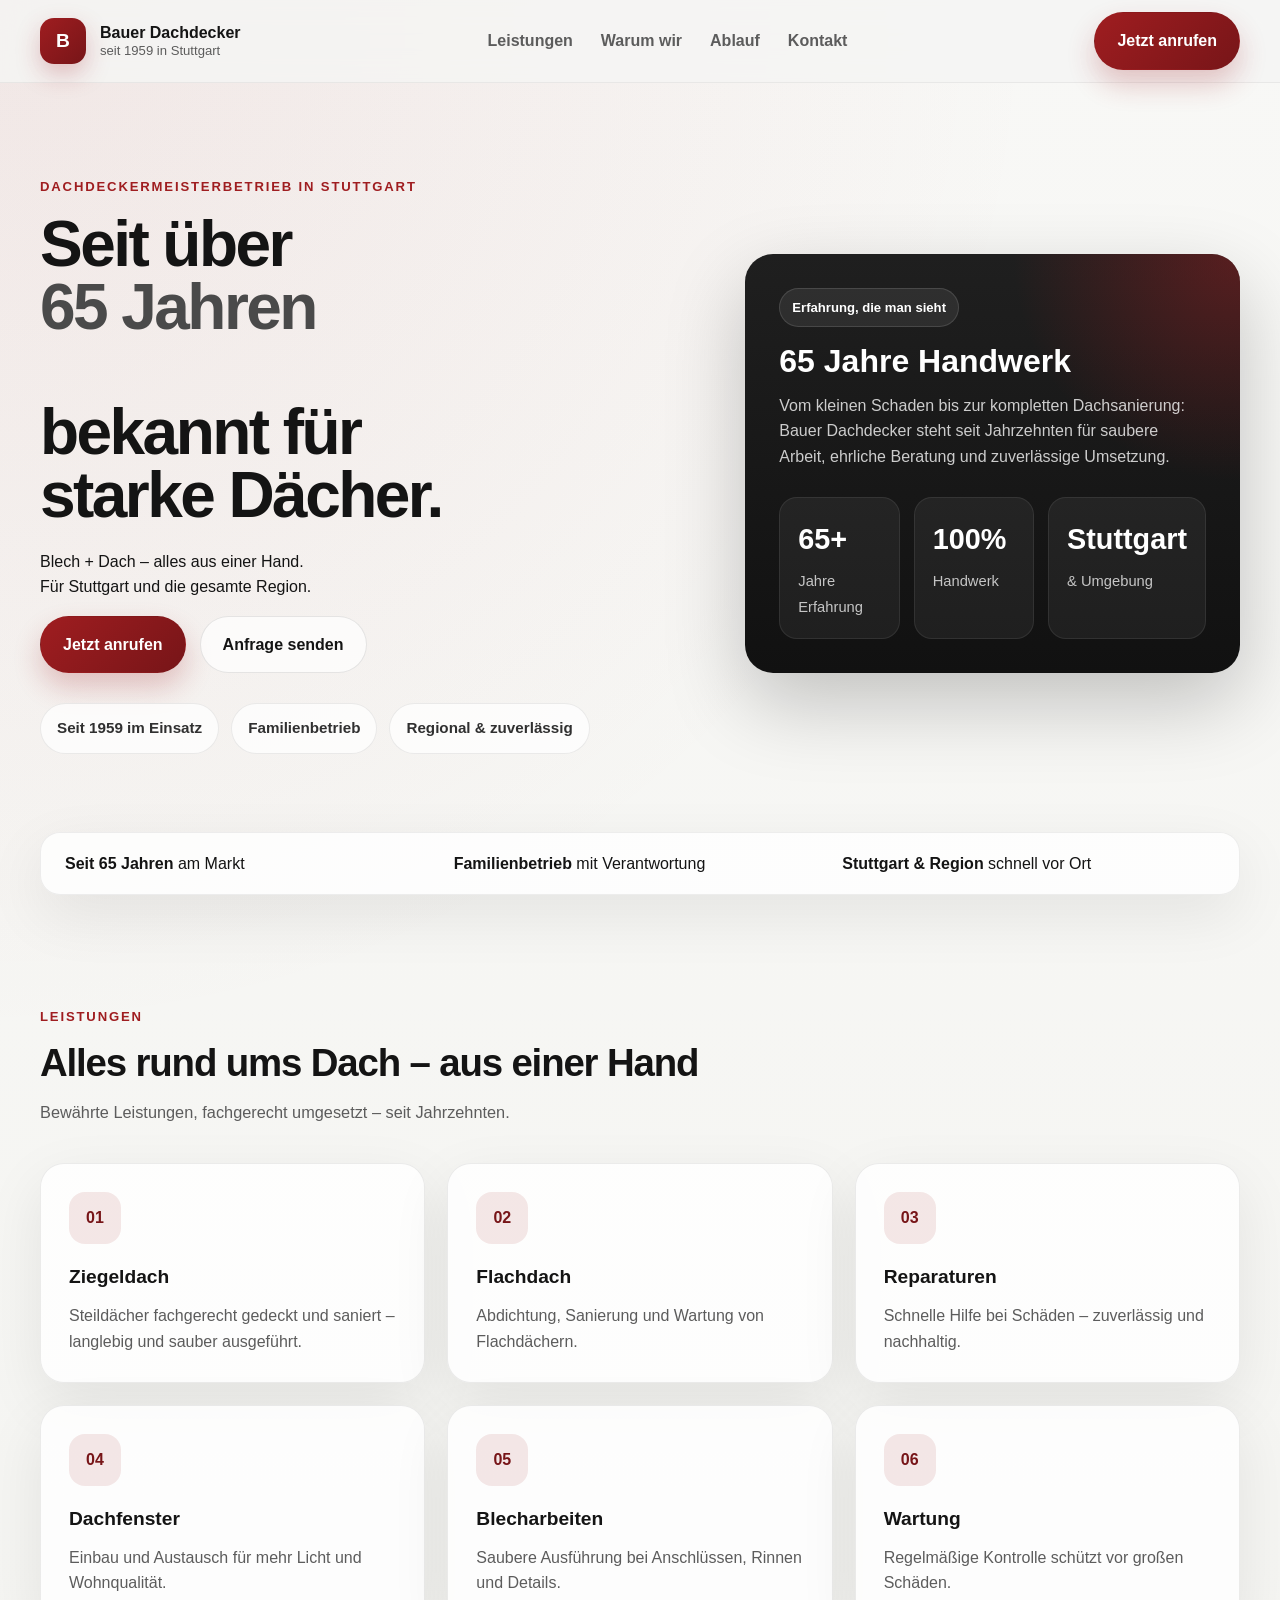
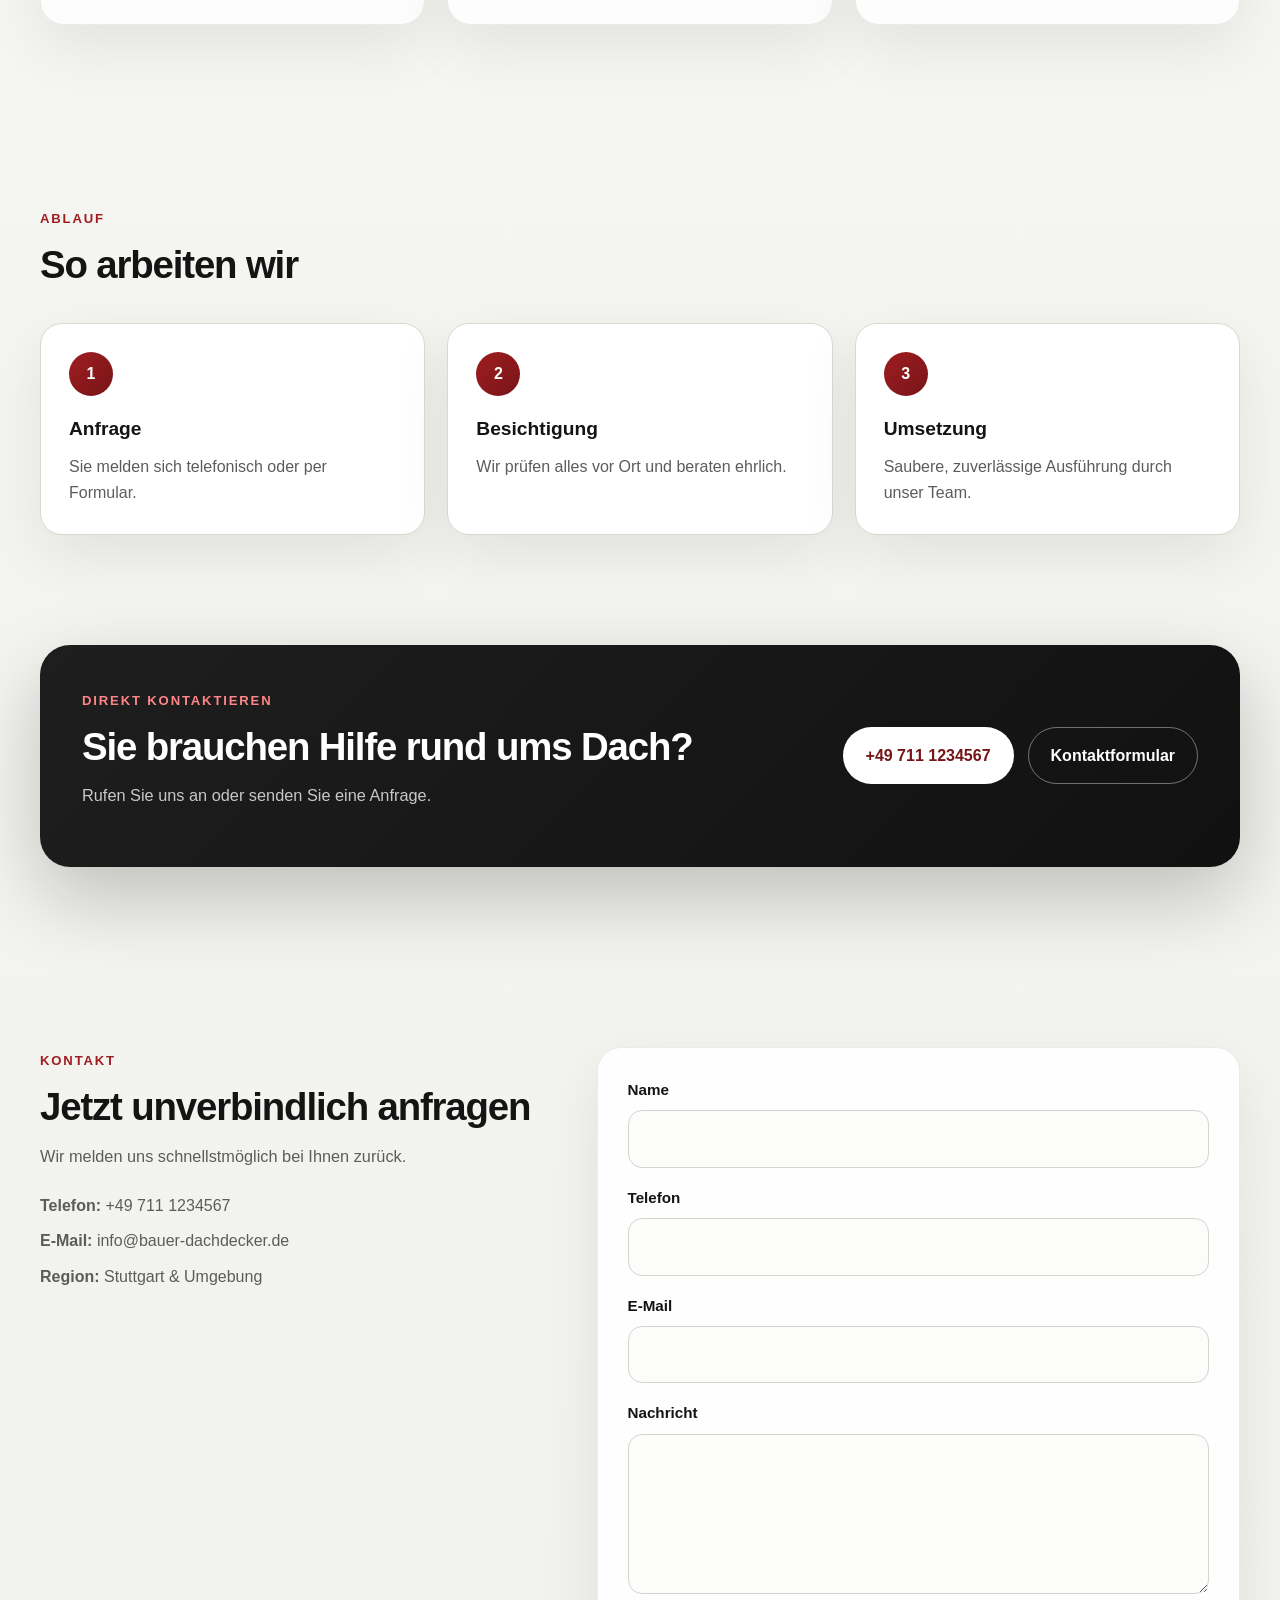
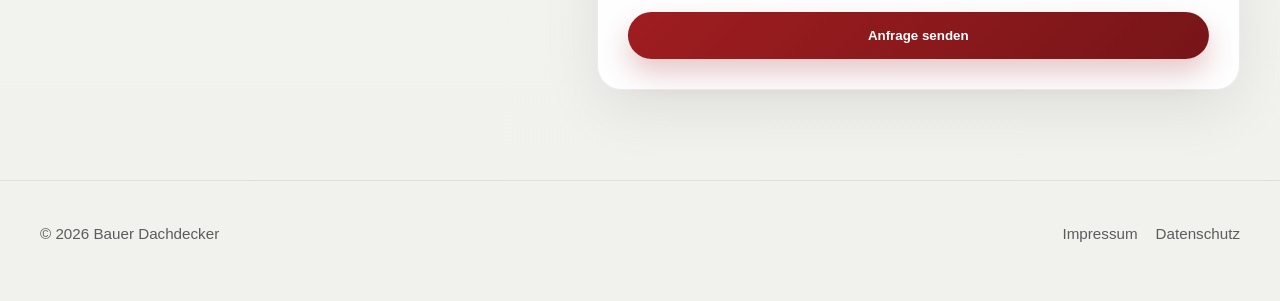
==== commit c1b55c7a: "Update index.html" ====
--- a/index.html
+++ b/index.html
@@ -3,325 +3,266 @@
 <head>
   <meta charset="UTF-8" />
   <meta name="viewport" content="width=device-width, initial-scale=1.0" />
-  <title>Bauer Dachdecker Stuttgart | Dächer, Reparaturen & Dachsanierung</title>
+  <title>Bauer Dachdecker Stuttgart | Seit 65 Jahren</title>
   <meta
     name="description"
-    content="Bauer Dachdecker in Stuttgart: Über 30 Jahre Erfahrung im Dachdeckerhandwerk. Ziegeldach, Flachdach, Reparaturen, Dachfenster, Blecharbeiten und Wartung."
+    content="Bauer Dachdecker Stuttgart – Seit über 65 Jahren Erfahrung. Blech + Dach aus einer Hand. Reparaturen, Sanierungen & Dacharbeiten vom Fachbetrieb."
   />
   <link rel="stylesheet" href="styles/style.css" />
 </head>
 <body>
-  <header class="site-header">
-    <div class="container header-inner">
-      <a href="#top" class="logo">
-        <span class="logo-mark">B</span>
-        <span class="logo-text">
-          <strong>Bauer Dachdecker</strong>
-          <small>Stuttgart & Region</small>
-        </span>
-      </a>
-
-      <nav class="main-nav">
-        <a href="#leistungen">Leistungen</a>
-        <a href="#vorteile">Warum wir</a>
-        <a href="#ablauf">Ablauf</a>
-        <a href="#kontakt">Kontakt</a>
-      </nav>
-
-      <a href="tel:+497111234567" class="btn btn-primary header-cta">Jetzt anrufen</a>
-    </div>
-  </header>
-
-  <main id="top">
-    <section class="hero">
-      <div class="container hero-grid">
-        <div class="hero-content">
-          <div class="eyebrow">Dachdeckermeisterbetrieb in Stuttgart</div>
-          <h1>
-            Dächer, die Vertrauen schaffen.
-            <span>Sauber geplant. Stark umgesetzt.</span>
-          </h1>
-          <p class="hero-text">
-            Seit über 30 Jahren steht Bauer Dachdecker für zuverlässige Handwerksarbeit,
-            saubere Ausführung und ehrliche Beratung. Für private Eigentümer,
-            Sanierungen und Reparaturen in Stuttgart und Umgebung.
+
+<header class="site-header">
+  <div class="container header-inner">
+    <div class="logo">
+      <span class="logo-mark">B</span>
+      <div class="logo-text">
+        <strong>Bauer Dachdecker</strong>
+        <small>seit 1959 in Stuttgart</small>
+      </div>
+    </div>
+
+    <nav class="main-nav">
+      <a href="#leistungen">Leistungen</a>
+      <a href="#vorteile">Warum wir</a>
+      <a href="#ablauf">Ablauf</a>
+      <a href="#kontakt">Kontakt</a>
+    </nav>
+
+    <a href="tel:+497111234567" class="btn btn-primary">Jetzt anrufen</a>
+  </div>
+</header>
+
+<main>
+
+  <!-- HERO -->
+  <section class="hero">
+    <div class="container hero-grid">
+
+      <div class="hero-content">
+        <div class="eyebrow">Dachdeckermeisterbetrieb in Stuttgart</div>
+
+        <h1 class="hero-headline">
+          Seit über <span class="highlight">65 Jahren</span><br>
+          bekannt für starke Dächer.
+        </h1>
+
+        <p class="hero-sub">
+          Blech + Dach – alles aus einer Hand.<br>
+          Für Stuttgart und die gesamte Region.
+        </p>
+
+        <div class="hero-actions">
+          <a href="tel:+497111234567" class="btn btn-primary">Jetzt anrufen</a>
+          <a href="#kontakt" class="btn btn-secondary">Anfrage senden</a>
+        </div>
+
+        <div class="hero-points">
+          <div class="point">Seit 1959 im Einsatz</div>
+          <div class="point">Familienbetrieb</div>
+          <div class="point">Regional & zuverlässig</div>
+        </div>
+      </div>
+
+      <div class="hero-card">
+        <div class="hero-card-top">
+          <span class="badge">Erfahrung, die man sieht</span>
+          <h2>65 Jahre Handwerk</h2>
+          <p>
+            Vom kleinen Schaden bis zur kompletten Dachsanierung:
+            Bauer Dachdecker steht seit Jahrzehnten für saubere Arbeit,
+            ehrliche Beratung und zuverlässige Umsetzung.
           </p>
-
-          <div class="hero-actions">
-            <a href="tel:+497111234567" class="btn btn-primary">Jetzt anrufen</a>
-            <a href="#kontakt" class="btn btn-secondary">Anfrage senden</a>
+        </div>
+
+        <div class="hero-stats">
+          <div class="stat">
+            <strong>65+</strong>
+            <span>Jahre Erfahrung</span>
           </div>
-
-          <div class="hero-points">
-            <div class="point">30+ Jahre Erfahrung</div>
-            <div class="point">Familienbetrieb</div>
-            <div class="point">Regional in Stuttgart</div>
+          <div class="stat">
+            <strong>100%</strong>
+            <span>Handwerk</span>
           </div>
-        </div>
-
-        <div class="hero-card">
-          <div class="hero-card-top">
-            <span class="badge">Zuverlässig. Sauber. Fachgerecht.</span>
-            <h2>Ihr Ansprechpartner rund ums Dach</h2>
-            <p>
-              Vom kleinen Schaden bis zur kompletten Dachsanierung:
-              Wir beraten ehrlich, arbeiten präzise und liefern Ergebnisse,
-              die langfristig überzeugen.
-            </p>
+          <div class="stat">
+            <strong>Stuttgart</strong>
+            <span>& Umgebung</span>
           </div>
-
-          <div class="hero-stats">
-            <div class="stat">
-              <strong>30+</strong>
-              <span>Jahre Erfahrung</span>
-            </div>
-            <div class="stat">
-              <strong>6</strong>
-              <span>Kernleistungen</span>
-            </div>
-            <div class="stat">
-              <strong>100%</strong>
-              <span>Handwerk & Einsatz</span>
-            </div>
-          </div>
-        </div>
-      </div>
-    </section>
-
-    <section class="trust-bar">
-      <div class="container trust-bar-inner">
-        <div><strong>Familienbetrieb</strong> mit langjähriger Erfahrung</div>
-        <div><strong>Stuttgart & Region</strong> schnell vor Ort</div>
-        <div><strong>Beratung mit Substanz</strong> statt leere Versprechen</div>
-      </div>
-    </section>
-
-    <section class="problem">
-      <div class="container section-grid">
-        <div class="section-intro">
-          <div class="section-label">Warum gutes Auftreten wichtig ist</div>
-          <h2>Beim Dach zählt nicht nur Leistung. Sondern auch Vertrauen.</h2>
-        </div>
-
-        <div class="problem-box">
-          <div class="problem-item">
-            <h3>Unsicherheit kostet Anfragen</h3>
-            <p>
-              Viele Hausbesitzer entscheiden in Sekunden, ob ein Betrieb seriös wirkt.
-              Ein schwacher Auftritt zerstört Vertrauen, bevor überhaupt Kontakt entsteht.
-            </p>
-          </div>
-          <div class="problem-item">
-            <h3>Erfahrung muss sichtbar werden</h3>
-            <p>
-              30 Jahre Erfahrung sind ein riesiger Vorteil. Aber nur dann,
-              wenn sie klar, hochwertig und verständlich präsentiert werden.
-            </p>
-          </div>
-          <div class="problem-item">
-            <h3>Gute Arbeit verdient starke Darstellung</h3>
-            <p>
-              Wer sauber arbeitet, sollte auch online professionell wirken.
-              Genau das transportiert diese neue Struktur.
-            </p>
-          </div>
-        </div>
-      </div>
-    </section>
-
-    <section id="leistungen" class="services">
-      <div class="container">
-        <div class="section-head">
-          <div class="section-label">Leistungen</div>
-          <h2>Alles, was ein starkes Dach braucht</h2>
-          <p>
-            Bewährte Leistungen, modern und klar dargestellt – damit Kunden sofort verstehen,
-            wofür Bauer Dachdecker steht.
-          </p>
-        </div>
-
-        <div class="services-grid">
-          <article class="service-card">
-            <div class="service-icon">01</div>
-            <h3>Ziegeldach</h3>
-            <p>
-              Fachgerechte Arbeiten rund um klassische Steildächer – sauber, langlebig und optisch passend zum Gebäude.
-            </p>
-          </article>
-
-          <article class="service-card">
-            <div class="service-icon">02</div>
-            <h3>Flachdach</h3>
-            <p>
-              Solide Lösungen für Abdichtung, Sanierung und Instandhaltung von Flachdächern im privaten und gewerblichen Bereich.
-            </p>
-          </article>
-
-          <article class="service-card">
-            <div class="service-icon">03</div>
-            <h3>Reparaturen</h3>
-            <p>
-              Schnelle Hilfe bei Sturmschäden, Undichtigkeiten und altersbedingten Schäden – bevor kleine Probleme teuer werden.
-            </p>
-          </article>
-
-          <article class="service-card">
-            <div class="service-icon">04</div>
-            <h3>Dachfenster</h3>
-            <p>
-              Einbau, Austausch und Anpassung von Dachfenstern für mehr Licht, bessere Nutzung und saubere Integration ins Dach.
-            </p>
-          </article>
-
-          <article class="service-card">
-            <div class="service-icon">05</div>
-            <h3>Blecharbeiten</h3>
-            <p>
-              Präzise Ausführung bei Anschlüssen, Verkleidungen, Rinnen und Details, die für Schutz und Langlebigkeit entscheidend sind.
-            </p>
-          </article>
-
-          <article class="service-card">
-            <div class="service-icon">06</div>
-            <h3>Wartung</h3>
-            <p>
-              Regelmäßige Kontrolle und Pflege, damit Schäden früh erkannt und größere Folgekosten vermieden werden.
-            </p>
-          </article>
-        </div>
-      </div>
-    </section>
-
-    <section id="vorteile" class="advantages">
-      <div class="container advantages-grid">
-        <div class="advantages-content">
-          <div class="section-label">Warum Bauer</div>
-          <h2>Handwerk, auf das man sich verlassen kann</h2>
-          <p>
-            Kunden suchen keinen lauten Anbieter. Sie suchen einen Betrieb,
-            der erreichbar ist, ehrlich berät und saubere Arbeit abliefert.
-          </p>
-        </div>
-
-        <div class="advantages-list">
-          <div class="advantage-card">
-            <h3>Über 30 Jahre Erfahrung</h3>
-            <p>Langjährige Praxis schafft Sicherheit bei Sanierung, Reparatur und Ausführung.</p>
-          </div>
-          <div class="advantage-card">
-            <h3>Familienbetrieb mit Verantwortung</h3>
-            <p>Direkter Kontakt, klare Aussagen und ein Betrieb, der für seine Arbeit einsteht.</p>
-          </div>
-          <div class="advantage-card">
-            <h3>Regional in Stuttgart</h3>
-            <p>Kurze Wege, schnelle Abstimmung und echte Nähe zum Kunden.</p>
-          </div>
-          <div class="advantage-card">
-            <h3>Saubere, ehrliche Beratung</h3>
-            <p>Keine leeren Versprechen, sondern Lösungen, die fachlich und wirtschaftlich sinnvoll sind.</p>
-          </div>
-        </div>
-      </div>
-    </section>
-
-    <section id="ablauf" class="process">
-      <div class="container">
-        <div class="section-head">
-          <div class="section-label">Ablauf</div>
-          <h2>So läuft die Zusammenarbeit ab</h2>
-        </div>
-
-        <div class="process-grid">
-          <div class="process-step">
-            <span>1</span>
-            <h3>Anfrage</h3>
-            <p>Sie melden sich telefonisch oder per Formular mit Ihrem Anliegen.</p>
-          </div>
-          <div class="process-step">
-            <span>2</span>
-            <h3>Besichtigung</h3>
-            <p>Wir schauen uns die Situation vor Ort an und beraten ehrlich zur passenden Lösung.</p>
-          </div>
-          <div class="process-step">
-            <span>3</span>
-            <h3>Umsetzung</h3>
-            <p>Die Arbeiten werden sauber, zuverlässig und fachgerecht ausgeführt.</p>
-          </div>
-        </div>
-      </div>
-    </section>
-
-    <section class="cta-band">
-      <div class="container cta-band-inner">
-        <div>
-          <div class="section-label bright">Direkt anfragen</div>
-          <h2>Sie brauchen Unterstützung rund ums Dach?</h2>
-          <p>
-            Melden Sie sich jetzt für eine unverbindliche Anfrage.
-            Wir sind in Stuttgart und Umgebung für Sie da.
-          </p>
-        </div>
-        <div class="cta-band-actions">
-          <a href="tel:+497111234567" class="btn btn-light">+49 711 1234567</a>
-          <a href="#kontakt" class="btn btn-outline-light">Kontaktformular</a>
-        </div>
-      </div>
-    </section>
-
-    <section id="kontakt" class="contact">
-      <div class="container contact-grid">
-        <div class="contact-content">
-          <div class="section-label">Kontakt</div>
-          <h2>Jetzt unverbindlich anfragen</h2>
-          <p>
-            Nutzen Sie das Formular oder rufen Sie direkt an.
-            Wir melden uns zeitnah bei Ihnen zurück.
-          </p>
-
-          <div class="contact-details">
-            <div><strong>Telefon:</strong> <a href="tel:+497111234567">+49 711 1234567</a></div>
-            <div><strong>E-Mail:</strong> <a href="mailto:info@bauer-dachdecker.de">info@bauer-dachdecker.de</a></div>
-            <div><strong>Region:</strong> Stuttgart & Umgebung</div>
-          </div>
-        </div>
-
-        <form class="contact-form" name="contact" method="POST" data-netlify="true">
-          <input type="hidden" name="form-name" value="contact" />
-
-          <div class="form-group">
-            <label for="name">Name</label>
-            <input id="name" name="name" type="text" placeholder="Ihr Name" required />
-          </div>
-
-          <div class="form-group">
-            <label for="phone">Telefon</label>
-            <input id="phone" name="phone" type="tel" placeholder="Ihre Telefonnummer" required />
-          </div>
-
-          <div class="form-group">
-            <label for="email">E-Mail</label>
-            <input id="email" name="email" type="email" placeholder="Ihre E-Mail-Adresse" required />
-          </div>
-
-          <div class="form-group">
-            <label for="message">Nachricht</label>
-            <textarea id="message" name="message" rows="5" placeholder="Worum geht es?" required></textarea>
-          </div>
-
-          <button type="submit" class="btn btn-primary btn-full">Anfrage senden</button>
-        </form>
-      </div>
-    </section>
-  </main>
-
-  <footer class="site-footer">
-    <div class="container footer-inner">
-      <p>© 2026 Bauer Dachdecker – Stuttgart & Region</p>
-      <div class="footer-links">
-        <a href="impressum.html">Impressum</a>
-        <a href="privacy.html">Datenschutz</a>
-      </div>
-    </div>
-  </footer>
+        </div>
+      </div>
+
+    </div>
+  </section>
+
+  <!-- TRUST BAR -->
+  <section class="trust-bar">
+    <div class="container trust-bar-inner">
+      <div><strong>Seit 65 Jahren</strong> am Markt</div>
+      <div><strong>Familienbetrieb</strong> mit Verantwortung</div>
+      <div><strong>Stuttgart & Region</strong> schnell vor Ort</div>
+    </div>
+  </section>
+
+  <!-- LEISTUNGEN -->
+  <section id="leistungen" class="services">
+    <div class="container">
+
+      <div class="section-head">
+        <div class="section-label">Leistungen</div>
+        <h2>Alles rund ums Dach – aus einer Hand</h2>
+        <p>
+          Bewährte Leistungen, fachgerecht umgesetzt – seit Jahrzehnten.
+        </p>
+      </div>
+
+      <div class="services-grid">
+
+        <div class="service-card">
+          <div class="service-icon">01</div>
+          <h3>Ziegeldach</h3>
+          <p>Steildächer fachgerecht gedeckt und saniert – langlebig und sauber ausgeführt.</p>
+        </div>
+
+        <div class="service-card">
+          <div class="service-icon">02</div>
+          <h3>Flachdach</h3>
+          <p>Abdichtung, Sanierung und Wartung von Flachdächern.</p>
+        </div>
+
+        <div class="service-card">
+          <div class="service-icon">03</div>
+          <h3>Reparaturen</h3>
+          <p>Schnelle Hilfe bei Schäden – zuverlässig und nachhaltig.</p>
+        </div>
+
+        <div class="service-card">
+          <div class="service-icon">04</div>
+          <h3>Dachfenster</h3>
+          <p>Einbau und Austausch für mehr Licht und Wohnqualität.</p>
+        </div>
+
+        <div class="service-card">
+          <div class="service-icon">05</div>
+          <h3>Blecharbeiten</h3>
+          <p>Saubere Ausführung bei Anschlüssen, Rinnen und Details.</p>
+        </div>
+
+        <div class="service-card">
+          <div class="service-icon">06</div>
+          <h3>Wartung</h3>
+          <p>Regelmäßige Kontrolle schützt vor großen Schäden.</p>
+        </div>
+
+      </div>
+    </div>
+  </section>
+
+  <!-- ABLAUF -->
+  <section id="ablauf" class="process">
+    <div class="container">
+
+      <div class="section-head">
+        <div class="section-label">Ablauf</div>
+        <h2>So arbeiten wir</h2>
+      </div>
+
+      <div class="process-grid">
+        <div class="process-step">
+          <span>1</span>
+          <h3>Anfrage</h3>
+          <p>Sie melden sich telefonisch oder per Formular.</p>
+        </div>
+
+        <div class="process-step">
+          <span>2</span>
+          <h3>Besichtigung</h3>
+          <p>Wir prüfen alles vor Ort und beraten ehrlich.</p>
+        </div>
+
+        <div class="process-step">
+          <span>3</span>
+          <h3>Umsetzung</h3>
+          <p>Saubere, zuverlässige Ausführung durch unser Team.</p>
+        </div>
+      </div>
+
+    </div>
+  </section>
+
+  <!-- CTA -->
+  <section class="cta-band">
+    <div class="container cta-band-inner">
+
+      <div>
+        <div class="section-label bright">Direkt kontaktieren</div>
+        <h2>Sie brauchen Hilfe rund ums Dach?</h2>
+        <p>Rufen Sie uns an oder senden Sie eine Anfrage.</p>
+      </div>
+
+      <div class="cta-band-actions">
+        <a href="tel:+497111234567" class="btn btn-light">+49 711 1234567</a>
+        <a href="#kontakt" class="btn btn-outline-light">Kontaktformular</a>
+      </div>
+
+    </div>
+  </section>
+
+  <!-- KONTAKT -->
+  <section id="kontakt" class="contact">
+    <div class="container contact-grid">
+
+      <div class="contact-content">
+        <div class="section-label">Kontakt</div>
+        <h2>Jetzt unverbindlich anfragen</h2>
+        <p>Wir melden uns schnellstmöglich bei Ihnen zurück.</p>
+
+        <div class="contact-details">
+          <div><strong>Telefon:</strong> +49 711 1234567</div>
+          <div><strong>E-Mail:</strong> info@bauer-dachdecker.de</div>
+          <div><strong>Region:</strong> Stuttgart & Umgebung</div>
+        </div>
+      </div>
+
+      <form class="contact-form" name="contact" method="POST" data-netlify="true">
+        <input type="hidden" name="form-name" value="contact">
+
+        <div class="form-group">
+          <label>Name</label>
+          <input type="text" name="name" required>
+        </div>
+
+        <div class="form-group">
+          <label>Telefon</label>
+          <input type="tel" name="phone" required>
+        </div>
+
+        <div class="form-group">
+          <label>E-Mail</label>
+          <input type="email" name="email" required>
+        </div>
+
+        <div class="form-group">
+          <label>Nachricht</label>
+          <textarea name="message" rows="5" required></textarea>
+        </div>
+
+        <button type="submit" class="btn btn-primary btn-full">Anfrage senden</button>
+      </form>
+
+    </div>
+  </section>
+
+</main>
+
+<footer class="site-footer">
+  <div class="container footer-inner">
+    <p>© 2026 Bauer Dachdecker</p>
+    <div class="footer-links">
+      <a href="impressum.html">Impressum</a>
+      <a href="privacy.html">Datenschutz</a>
+    </div>
+  </div>
+</footer>
+
 </body>
 </html>
--- a/styles/style.css
+++ b/styles/style.css
@@ -1,2311 +1,636 @@
 :root {
-    --bg: #eef3f8;
-    --bg-deep: #e3ebf3;
-    --bg-soft: #f7fafd;
-
-    --surface: rgba(255, 255, 255, 0.94);
-    --surface-strong: rgba(255, 255, 255, 0.98);
-    --surface-elevated: rgba(248, 251, 255, 0.99);
-    --surface-light: rgba(255, 255, 255, 0.72);
-
-    --border: rgba(17, 52, 88, 0.12);
-    --border-soft: rgba(17, 52, 88, 0.08);
-    --border-strong: rgba(17, 52, 88, 0.2);
-
-    --text: #14263b;
-    --text-soft: #41576f;
-    --text-muted: #6c7f93;
-
-    --primary: #1b4f82;
-    --primary-strong: #103d68;
-    --primary-deep: #0b2c4c;
-    --primary-soft: rgba(27, 79, 130, 0.12);
-
-    --accent: #d8a13d;
-    --accent-strong: #bf8826;
-    --accent-soft: rgba(216, 161, 61, 0.14);
-
-    --shadow-soft: 0 10px 26px rgba(17, 52, 88, 0.08);
-    --shadow-medium: 0 22px 52px rgba(17, 52, 88, 0.14);
-    --shadow-large: 0 34px 84px rgba(17, 52, 88, 0.18);
-    --shadow-glow: 0 18px 42px rgba(27, 79, 130, 0.12);
-
-    --radius-xs: 10px;
-    --radius-sm: 14px;
-    --radius-md: 20px;
-    --radius-lg: 28px;
-    --radius-xl: 36px;
-
-    --container: 1200px;
-    --transition: all 0.28s ease;
+  --bg: #f5f5f3;
+  --surface: #ffffff;
+  --surface-alt: #f0f0ec;
+  --text: #141414;
+  --muted: #5c5c5c;
+  --line: #dcd8d1;
+  --primary: #9f1d20;
+  --primary-dark: #771518;
+  --accent: #2a2a2a;
+  --shadow: 0 20px 60px rgba(0, 0, 0, 0.08);
+  --radius: 20px;
+  --radius-sm: 14px;
+  --container: 1200px;
+  --transition: 220ms ease;
 }
 
 * {
-    margin: 0;
-    padding: 0;
-    box-sizing: border-box;
+  box-sizing: border-box;
 }
 
 html {
-    scroll-behavior: smooth;
+  scroll-behavior: smooth;
 }
 
 body {
-    font-family: Arial, Helvetica, sans-serif;
-    background:
-        radial-gradient(circle at top left, rgba(27, 79, 130, 0.07), transparent 24%),
-        radial-gradient(circle at top right, rgba(216, 161, 61, 0.08), transparent 18%),
-        linear-gradient(180deg, #edf3f8 0%, #e7eef6 40%, #f5f8fc 100%);
-    color: var(--text);
-    line-height: 1.6;
-    min-height: 100vh;
-    overflow-x: hidden;
-}
-
-body::before {
-    content: "";
-    position: fixed;
-    inset: 0;
-    pointer-events: none;
-    background-image:
-        linear-gradient(rgba(17, 52, 88, 0.025) 1px, transparent 1px),
-        linear-gradient(90deg, rgba(17, 52, 88, 0.025) 1px, transparent 1px);
-    background-size: 58px 58px;
-    mask-image: linear-gradient(to bottom, rgba(0, 0, 0, 0.18), transparent 88%);
-    z-index: -2;
-}
-
-body::after {
-    content: "";
-    position: fixed;
-    inset: 0;
-    pointer-events: none;
-    background:
-        radial-gradient(circle at 18% 10%, rgba(27, 79, 130, 0.05), transparent 20%),
-        radial-gradient(circle at 82% 16%, rgba(216, 161, 61, 0.05), transparent 18%);
-    z-index: -3;
+  margin: 0;
+  font-family: Arial, Helvetica, sans-serif;
+  color: var(--text);
+  background:
+    radial-gradient(circle at top left, rgba(159, 29, 32, 0.08), transparent 28%),
+    linear-gradient(to bottom, #f8f8f6, #f1f1ed);
+  line-height: 1.6;
+}
+
+img {
+  max-width: 100%;
+  display: block;
 }
 
 a {
-    color: inherit;
-    text-decoration: none;
-}
-
-img {
+  color: inherit;
+  text-decoration: none;
+}
+
+.container {
+  width: min(var(--container), calc(100% - 40px));
+  margin: 0 auto;
+}
+
+.site-header {
+  position: sticky;
+  top: 0;
+  z-index: 1000;
+  backdrop-filter: blur(14px);
+  background: rgba(245, 245, 243, 0.84);
+  border-bottom: 1px solid rgba(20, 20, 20, 0.06);
+}
+
+.header-inner {
+  min-height: 82px;
+  display: flex;
+  align-items: center;
+  justify-content: space-between;
+  gap: 24px;
+}
+
+.logo {
+  display: flex;
+  align-items: center;
+  gap: 14px;
+}
+
+.logo-mark {
+  width: 46px;
+  height: 46px;
+  display: grid;
+  place-items: center;
+  border-radius: 14px;
+  background: linear-gradient(135deg, var(--primary), var(--primary-dark));
+  color: white;
+  font-weight: 700;
+  font-size: 1.2rem;
+  box-shadow: 0 10px 24px rgba(159, 29, 32, 0.25);
+}
+
+.logo-text {
+  display: flex;
+  flex-direction: column;
+  line-height: 1.15;
+}
+
+.logo-text strong {
+  font-size: 1rem;
+}
+
+.logo-text small {
+  color: var(--muted);
+  font-size: 0.82rem;
+}
+
+.main-nav {
+  display: flex;
+  gap: 28px;
+  align-items: center;
+}
+
+.main-nav a {
+  color: var(--muted);
+  font-weight: 600;
+  transition: color var(--transition);
+}
+
+.main-nav a:hover {
+  color: var(--text);
+}
+
+.btn {
+  display: inline-flex;
+  align-items: center;
+  justify-content: center;
+  padding: 15px 22px;
+  border-radius: 999px;
+  font-weight: 700;
+  transition:
+    transform var(--transition),
+    background var(--transition),
+    color var(--transition),
+    border-color var(--transition),
+    box-shadow var(--transition);
+  border: 1px solid transparent;
+  cursor: pointer;
+}
+
+.btn:hover {
+  transform: translateY(-2px);
+}
+
+.btn-primary {
+  background: linear-gradient(135deg, var(--primary), var(--primary-dark));
+  color: white;
+  box-shadow: 0 14px 28px rgba(159, 29, 32, 0.24);
+}
+
+.btn-primary:hover {
+  box-shadow: 0 18px 32px rgba(159, 29, 32, 0.32);
+}
+
+.btn-secondary {
+  background: rgba(255, 255, 255, 0.7);
+  color: var(--text);
+  border-color: rgba(20, 20, 20, 0.1);
+}
+
+.btn-light {
+  background: white;
+  color: var(--primary-dark);
+}
+
+.btn-outline-light {
+  border-color: rgba(255, 255, 255, 0.4);
+  color: white;
+}
+
+.btn-full {
+  width: 100%;
+}
+
+.hero {
+  padding: 90px 0 60px;
+}
+
+.hero-grid {
+  display: grid;
+  grid-template-columns: 1.15fr 0.85fr;
+  gap: 36px;
+  align-items: center;
+}
+
+.eyebrow,
+.section-label {
+  display: inline-flex;
+  align-items: center;
+  gap: 8px;
+  font-size: 0.82rem;
+  font-weight: 800;
+  text-transform: uppercase;
+  letter-spacing: 0.14em;
+  color: var(--primary);
+  margin-bottom: 16px;
+}
+
+.hero h1 {
+  margin: 0 0 22px;
+  font-size: clamp(2.7rem, 5vw, 5.2rem);
+  line-height: 0.98;
+  letter-spacing: -0.04em;
+  max-width: 12ch;
+}
+
+.hero h1 span {
+  display: block;
+  color: #4a4a4a;
+}
+
+.hero-text {
+  max-width: 62ch;
+  font-size: 1.08rem;
+  color: var(--muted);
+  margin-bottom: 28px;
+}
+
+.hero-actions {
+  display: flex;
+  flex-wrap: wrap;
+  gap: 14px;
+  margin-bottom: 30px;
+}
+
+.hero-points {
+  display: flex;
+  flex-wrap: wrap;
+  gap: 12px;
+}
+
+.point {
+  padding: 12px 16px;
+  border-radius: 999px;
+  background: rgba(255, 255, 255, 0.72);
+  border: 1px solid rgba(20, 20, 20, 0.08);
+  font-size: 0.95rem;
+  font-weight: 700;
+  color: #303030;
+}
+
+.hero-card {
+  background: linear-gradient(180deg, #1f1f1f, #111111);
+  color: white;
+  border-radius: 28px;
+  padding: 34px;
+  box-shadow: 0 30px 80px rgba(0, 0, 0, 0.22);
+  position: relative;
+  overflow: hidden;
+}
+
+.hero-card::before {
+  content: "";
+  position: absolute;
+  inset: 0;
+  background:
+    radial-gradient(circle at top right, rgba(159, 29, 32, 0.45), transparent 35%);
+  pointer-events: none;
+}
+
+.hero-card-top,
+.hero-stats {
+  position: relative;
+  z-index: 1;
+}
+
+.badge {
+  display: inline-block;
+  padding: 8px 12px;
+  border-radius: 999px;
+  background: rgba(255, 255, 255, 0.08);
+  border: 1px solid rgba(255, 255, 255, 0.12);
+  font-size: 0.82rem;
+  font-weight: 700;
+  margin-bottom: 18px;
+}
+
+.hero-card h2 {
+  margin: 0 0 14px;
+  font-size: 2rem;
+  line-height: 1.05;
+}
+
+.hero-card p {
+  margin: 0;
+  color: rgba(255, 255, 255, 0.78);
+}
+
+.hero-stats {
+  display: grid;
+  grid-template-columns: repeat(3, 1fr);
+  gap: 14px;
+  margin-top: 28px;
+}
+
+.stat {
+  padding: 18px;
+  border-radius: 18px;
+  background: rgba(255, 255, 255, 0.06);
+  border: 1px solid rgba(255, 255, 255, 0.08);
+}
+
+.stat strong {
+  display: block;
+  font-size: 1.8rem;
+  margin-bottom: 6px;
+}
+
+.stat span {
+  color: rgba(255, 255, 255, 0.74);
+  font-size: 0.92rem;
+}
+
+.trust-bar {
+  padding: 18px 0;
+}
+
+.trust-bar-inner {
+  background: rgba(255, 255, 255, 0.8);
+  border: 1px solid rgba(20, 20, 20, 0.07);
+  border-radius: 20px;
+  padding: 18px 24px;
+  display: grid;
+  grid-template-columns: repeat(3, 1fr);
+  gap: 16px;
+  box-shadow: var(--shadow);
+}
+
+section {
+  padding: 90px 0;
+}
+
+.section-head {
+  max-width: 760px;
+  margin-bottom: 38px;
+}
+
+.section-head h2,
+.section-intro h2,
+.advantages-content h2,
+.contact-content h2,
+.cta-band-inner h2 {
+  margin: 0 0 14px;
+  font-size: clamp(2rem, 3vw, 3.4rem);
+  line-height: 1.03;
+  letter-spacing: -0.03em;
+}
+
+.section-head p,
+.section-intro p,
+.advantages-content p,
+.contact-content p,
+.cta-band-inner p {
+  color: var(--muted);
+  font-size: 1.02rem;
+}
+
+.section-grid {
+  display: grid;
+  grid-template-columns: 0.9fr 1.1fr;
+  gap: 30px;
+  align-items: start;
+}
+
+.problem-box {
+  display: grid;
+  gap: 18px;
+}
+
+.problem-item {
+  background: var(--surface);
+  border: 1px solid var(--line);
+  border-radius: var(--radius);
+  padding: 28px;
+  box-shadow: var(--shadow);
+}
+
+.problem-item h3,
+.service-card h3,
+.advantage-card h3,
+.process-step h3 {
+  margin: 0 0 10px;
+  font-size: 1.2rem;
+}
+
+.problem-item p,
+.service-card p,
+.advantage-card p,
+.process-step p {
+  margin: 0;
+  color: var(--muted);
+}
+
+.services-grid {
+  display: grid;
+  grid-template-columns: repeat(3, 1fr);
+  gap: 22px;
+}
+
+.service-card {
+  background: rgba(255, 255, 255, 0.82);
+  border: 1px solid rgba(20, 20, 20, 0.08);
+  border-radius: 24px;
+  padding: 28px;
+  box-shadow: var(--shadow);
+  transition:
+    transform var(--transition),
+    box-shadow var(--transition),
+    border-color var(--transition);
+}
+
+.service-card:hover {
+  transform: translateY(-6px);
+  border-color: rgba(159, 29, 32, 0.22);
+  box-shadow: 0 24px 60px rgba(0, 0, 0, 0.12);
+}
+
+.service-icon {
+  width: 52px;
+  height: 52px;
+  display: grid;
+  place-items: center;
+  border-radius: 16px;
+  background: rgba(159, 29, 32, 0.1);
+  color: var(--primary-dark);
+  font-weight: 800;
+  margin-bottom: 18px;
+}
+
+.advantages {
+  background: linear-gradient(to bottom, rgba(255,255,255,0.25), rgba(255,255,255,0.55));
+}
+
+.advantages-grid {
+  display: grid;
+  grid-template-columns: 0.85fr 1.15fr;
+  gap: 30px;
+  align-items: start;
+}
+
+.advantages-list {
+  display: grid;
+  grid-template-columns: repeat(2, 1fr);
+  gap: 20px;
+}
+
+.advantage-card {
+  background: var(--surface);
+  border: 1px solid var(--line);
+  border-radius: 22px;
+  padding: 26px;
+  box-shadow: var(--shadow);
+}
+
+.process-grid {
+  display: grid;
+  grid-template-columns: repeat(3, 1fr);
+  gap: 22px;
+}
+
+.process-step {
+  background: var(--surface);
+  border: 1px solid var(--line);
+  border-radius: 22px;
+  padding: 28px;
+  box-shadow: var(--shadow);
+}
+
+.process-step span {
+  width: 44px;
+  height: 44px;
+  display: grid;
+  place-items: center;
+  border-radius: 999px;
+  background: linear-gradient(135deg, var(--primary), var(--primary-dark));
+  color: white;
+  font-weight: 800;
+  margin-bottom: 18px;
+}
+
+.cta-band {
+  padding-top: 20px;
+}
+
+.cta-band-inner {
+  background: linear-gradient(135deg, #1e1e1e, #111111);
+  color: white;
+  border-radius: 30px;
+  padding: 42px;
+  display: flex;
+  justify-content: space-between;
+  gap: 28px;
+  align-items: center;
+  box-shadow: 0 30px 80px rgba(0, 0, 0, 0.22);
+}
+
+.bright {
+  color: #ff8588;
+}
+
+.cta-band-inner p {
+  color: rgba(255, 255, 255, 0.76);
+}
+
+.cta-band-actions {
+  display: flex;
+  flex-wrap: wrap;
+  gap: 14px;
+}
+
+.contact-grid {
+  display: grid;
+  grid-template-columns: 0.9fr 1.1fr;
+  gap: 30px;
+  align-items: start;
+}
+
+.contact-details {
+  display: grid;
+  gap: 10px;
+  margin-top: 24px;
+  color: var(--muted);
+}
+
+.contact-form {
+  background: rgba(255, 255, 255, 0.9);
+  border: 1px solid rgba(20, 20, 20, 0.08);
+  border-radius: 24px;
+  padding: 30px;
+  box-shadow: var(--shadow);
+}
+
+.form-group {
+  display: grid;
+  gap: 8px;
+  margin-bottom: 18px;
+}
+
+.form-group label {
+  font-weight: 700;
+  font-size: 0.95rem;
+}
+
+.form-group input,
+.form-group textarea {
+  width: 100%;
+  padding: 15px 16px;
+  border-radius: 14px;
+  border: 1px solid #d7d3cc;
+  background: #fcfcfb;
+  font: inherit;
+  color: var(--text);
+  outline: none;
+  transition: border-color var(--transition), box-shadow var(--transition);
+}
+
+.form-group input:focus,
+.form-group textarea:focus {
+  border-color: rgba(159, 29, 32, 0.5);
+  box-shadow: 0 0 0 4px rgba(159, 29, 32, 0.08);
+}
+
+.site-footer {
+  padding: 26px 0 40px;
+  border-top: 1px solid rgba(20, 20, 20, 0.08);
+}
+
+.footer-inner {
+  display: flex;
+  justify-content: space-between;
+  gap: 20px;
+  align-items: center;
+  color: var(--muted);
+  font-size: 0.95rem;
+}
+
+.footer-links {
+  display: flex;
+  gap: 18px;
+}
+
+.footer-links a:hover {
+  color: var(--text);
+}
+
+@media (max-width: 1100px) {
+  .hero-grid,
+  .section-grid,
+  .advantages-grid,
+  .contact-grid,
+  .cta-band-inner {
+    grid-template-columns: 1fr;
+  }
+
+  .services-grid,
+  .process-grid,
+  .advantages-list,
+  .trust-bar-inner {
+    grid-template-columns: repeat(2, 1fr);
+  }
+
+  .cta-band-inner {
+    align-items: flex-start;
+  }
+}
+
+@media (max-width: 820px) {
+  .main-nav,
+  .header-cta {
+    display: none;
+  }
+
+  .hero {
+    padding-top: 60px;
+  }
+
+  .services-grid,
+  .process-grid,
+  .advantages-list,
+  .trust-bar-inner,
+  .hero-stats {
+    grid-template-columns: 1fr;
+  }
+
+  .hero h1 {
     max-width: 100%;
-    display: block;
-}
-
-ul {
-    list-style: none;
-}
-
-.container {
-    width: min(var(--container), calc(100% - 40px));
-    margin: 0 auto;
-}
-
-.topbar {
-    background: linear-gradient(90deg, var(--primary-deep), var(--primary));
-    color: #f2f7fc;
-    border-bottom: 3px solid var(--accent);
-}
-
-.topbar-content {
-    min-height: 44px;
-    display: flex;
-    align-items: center;
-    justify-content: space-between;
-    gap: 16px;
-    flex-wrap: wrap;
-    font-size: 0.88rem;
-    font-weight: 700;
-}
-
-.topbar-content a {
-    color: #ffffff;
-}
-
-.section {
-    padding: 110px 0;
-    position: relative;
-}
-
-.section-alt {
-    background: linear-gradient(180deg, rgba(255, 255, 255, 0.78), rgba(245, 249, 253, 0.92));
-    border-top: 1px solid rgba(17, 52, 88, 0.08);
-    border-bottom: 1px solid rgba(17, 52, 88, 0.08);
-}
-
-.section-heading {
-    max-width: 860px;
-    margin: 0 auto 60px;
-    text-align: center;
-}
-
-.section-heading h2 {
-    font-size: clamp(2.2rem, 4vw, 3.7rem);
-    line-height: 1.05;
-    letter-spacing: -0.055em;
-    margin-bottom: 18px;
-    text-wrap: balance;
-    color: var(--primary-deep);
-}
-
-.section-heading p {
-    color: var(--text-soft);
-    font-size: 1.06rem;
-    line-height: 1.82;
-}
-
-.section-kicker,
-.section-badge,
-.card-badge,
-.mini-label {
-    display: inline-flex;
-    align-items: center;
-    gap: 8px;
-    padding: 10px 16px;
-    border-radius: 999px;
-    border: 1px solid rgba(216, 161, 61, 0.26);
-    background: linear-gradient(180deg, rgba(216, 161, 61, 0.18), rgba(216, 161, 61, 0.1));
-    color: #8a5f14;
-    font-size: 0.82rem;
-    font-weight: 800;
-    letter-spacing: 0.04em;
-    margin-bottom: 22px;
-    box-shadow: inset 0 1px 0 rgba(255, 255, 255, 0.55);
-}
-
-.site-header {
-    position: sticky;
-    top: 0;
-    z-index: 1000;
-    backdrop-filter: blur(16px);
-    background: rgba(255, 255, 255, 0.9);
-    border-bottom: 1px solid rgba(17, 52, 88, 0.08);
-}
-
-.navbar {
-    min-height: 88px;
-    display: flex;
-    align-items: center;
-    justify-content: space-between;
-    gap: 28px;
-}
-
-.logo {
-    display: inline-flex;
-    align-items: center;
-    gap: 12px;
-    min-width: 0;
-}
-
-.logo-mark {
-    width: 44px;
-    height: 44px;
-    border-radius: 12px;
-    display: inline-flex;
-    align-items: center;
-    justify-content: center;
-    background: linear-gradient(135deg, var(--primary), var(--primary-strong));
-    color: #fff;
-    font-weight: 800;
-    font-size: 1.08rem;
-    box-shadow: 0 12px 24px rgba(27, 79, 130, 0.16);
-    flex-shrink: 0;
-}
-
-.logo-text {
-    font-size: 1.04rem;
-    font-weight: 800;
-    letter-spacing: -0.03em;
-    color: var(--primary-deep);
-    white-space: nowrap;
-}
-
-.nav-links {
-    display: flex;
-    align-items: center;
-    gap: 10px;
-    flex-wrap: wrap;
-}
-
-.nav-links a {
-    padding: 10px 15px;
-    border-radius: 999px;
-    color: var(--text-soft);
-    font-size: 0.96rem;
-    font-weight: 700;
-    transition: var(--transition);
-}
-
-.nav-links a:hover,
-.nav-links a.active {
-    color: var(--primary-deep);
-    background: rgba(27, 79, 130, 0.08);
-}
-
-.hero-section {
-    position: relative;
-    overflow: hidden;
-}
-
-.hero-section-bauer {
-    padding: 104px 0 124px;
-}
-
-.hero-section::before {
-    content: "";
-    position: absolute;
-    top: -220px;
-    right: -180px;
-    width: 760px;
-    height: 760px;
-    background: radial-gradient(circle, rgba(27, 79, 130, 0.12), transparent 68%);
-    pointer-events: none;
-}
-
-.hero-section::after {
-    content: "";
-    position: absolute;
-    left: -220px;
-    bottom: -240px;
-    width: 600px;
-    height: 600px;
-    background: radial-gradient(circle, rgba(216, 161, 61, 0.1), transparent 72%);
-    pointer-events: none;
-}
-
-.hero-grid {
-    display: grid;
-    grid-template-columns: 1.05fr 0.95fr;
-    gap: 64px;
-    align-items: center;
-}
-
-.hero-content h1 {
-    font-size: clamp(3.15rem, 5.4vw, 5.95rem);
-    line-height: 0.9;
-    letter-spacing: -0.075em;
-    max-width: 830px;
-    margin-bottom: 24px;
-    text-wrap: balance;
-    color: var(--primary-deep);
-}
-
-.hero-text {
-    max-width: 730px;
-    color: var(--text-soft);
-    font-size: 1.14rem;
-    line-height: 1.84;
-    margin-bottom: 36px;
-}
-
-.button-group {
-    display: flex;
-    gap: 14px;
-    flex-wrap: wrap;
-    margin-bottom: 34px;
-}
-
-.button {
-    display: inline-flex;
-    align-items: center;
-    justify-content: center;
-    min-height: 56px;
-    padding: 0 26px;
-    border-radius: 999px;
-    background: linear-gradient(135deg, var(--primary), var(--primary-strong));
-    color: #ffffff;
-    font-weight: 700;
-    font-size: 0.98rem;
-    border: 1px solid rgba(255, 255, 255, 0.2);
-    box-shadow: 0 16px 34px rgba(27, 79, 130, 0.18);
-    transition: var(--transition);
-    cursor: pointer;
-}
-
-.button:hover {
-    transform: translateY(-3px);
-    box-shadow: 0 22px 42px rgba(27, 79, 130, 0.24);
-}
-
-.button.button-secondary {
-    background: #ffffff;
-    color: var(--primary-deep);
-    border: 1px solid rgba(17, 52, 88, 0.12);
-    box-shadow: var(--shadow-soft);
-}
-
-.button.button-secondary:hover {
-    background: #f8fbfe;
-}
-
-.hero-proof {
-    display: grid;
-    gap: 14px;
-}
-
-.hero-proof-bauer {
-    grid-template-columns: repeat(3, minmax(0, 1fr));
-}
-
-.proof-item {
-    padding: 20px 18px;
-    border-radius: 22px;
-    background: rgba(255, 255, 255, 0.82);
-    border: 1px solid rgba(17, 52, 88, 0.1);
-    box-shadow: var(--shadow-soft);
-    backdrop-filter: blur(10px);
-}
-
-.proof-item strong {
-    display: block;
-    font-size: 1.06rem;
-    margin-bottom: 6px;
-    color: var(--primary-deep);
-}
-
-.proof-item span {
-    display: block;
-    color: var(--text-muted);
-    font-size: 0.9rem;
-    line-height: 1.55;
-}
-
-.hero-visual {
-    position: relative;
-    min-height: 590px;
-    display: flex;
-    align-items: center;
-    justify-content: center;
-}
-
-.hero-frame {
-    width: 100%;
-    max-width: 600px;
-    padding: 20px;
-    border-radius: 36px;
-    background: linear-gradient(180deg, #ffffff, #f6f9fd);
-    border: 1px solid rgba(17, 52, 88, 0.1);
-    box-shadow: var(--shadow-large);
-    position: relative;
-    overflow: hidden;
-}
-
-.hero-frame::before {
-    content: "";
-    position: absolute;
-    inset: 0;
-    background:
-        radial-gradient(circle at top right, rgba(27, 79, 130, 0.07), transparent 30%),
-        radial-gradient(circle at bottom left, rgba(216, 161, 61, 0.08), transparent 34%);
-    pointer-events: none;
-}
-
-.hero-frame::after {
-    content: "";
-    position: absolute;
-    inset: 1px;
-    border-radius: 35px;
-    border: 1px solid rgba(255, 255, 255, 0.55);
-    pointer-events: none;
-}
-
-.hero-frame-panel,
-.hero-frame-stats {
-    position: relative;
-    z-index: 1;
-}
-
-.hero-frame-panel {
-    border-radius: 26px;
-    padding: 26px;
-    background: rgba(245, 249, 253, 0.92);
-    border: 1px solid rgba(17, 52, 88, 0.08);
-}
-
-.hero-frame-panel h3 {
-    font-size: 1.78rem;
-    line-height: 1.05;
-    letter-spacing: -0.04em;
-    margin-bottom: 12px;
-    color: var(--primary-deep);
-}
-
-.hero-frame-panel p {
-    color: var(--text-soft);
-    font-size: 0.99rem;
-    line-height: 1.74;
-}
-
-.hero-frame-panel-primary {
-    margin-bottom: 18px;
-}
-
-.hero-frame-stats {
-    display: grid;
-    grid-template-columns: repeat(3, 1fr);
-    gap: 14px;
-    margin-bottom: 18px;
-}
-
-.hero-frame-stat {
-    padding: 19px 16px;
-    border-radius: 22px;
-    background: rgba(255, 255, 255, 0.9);
-    border: 1px solid rgba(17, 52, 88, 0.08);
-}
-
-.hero-frame-stat span {
-    display: block;
-    color: var(--text-muted);
-    font-size: 0.84rem;
-    margin-bottom: 8px;
-}
-
-.hero-frame-stat strong {
-    font-size: 1.08rem;
-    font-weight: 800;
-    line-height: 1.35;
-    color: var(--primary-deep);
-}
-
-.floating-badge {
-    position: absolute;
-    padding: 12px 17px;
-    border-radius: 999px;
-    background: #ffffff;
-    border: 1px solid rgba(17, 52, 88, 0.1);
-    box-shadow: var(--shadow-soft);
-    color: var(--primary-deep);
-    font-size: 0.92rem;
-    font-weight: 700;
-}
-
-.floating-badge-one {
-    top: 70px;
-    left: -8px;
-}
-
-.floating-badge-two {
-    bottom: 80px;
-    right: -6px;
-}
-
-.trust-strip-section {
-    padding-top: 0;
-    margin-top: -28px;
-    position: relative;
-    z-index: 3;
-}
-
-.trust-strip {
-    display: grid;
-    grid-template-columns: repeat(4, minmax(0, 1fr));
-    gap: 18px;
-    padding: 22px;
-    border-radius: 30px;
-    background: linear-gradient(180deg, #ffffff, #f7fbff);
-    border: 1px solid rgba(17, 52, 88, 0.1);
-    box-shadow: var(--shadow-medium);
-}
-
-.trust-strip-item {
-    padding: 18px 18px;
-    border-radius: 20px;
-    background: rgba(241, 247, 252, 0.92);
-    border: 1px solid rgba(17, 52, 88, 0.08);
-}
-
-.trust-strip-item strong {
-    display: block;
-    margin-bottom: 8px;
-    font-size: 1.02rem;
-    color: var(--primary-deep);
-}
-
-.trust-strip-item span {
-    color: var(--text-muted);
-    font-size: 0.9rem;
-    line-height: 1.55;
-}
-
-.grid-2,
-.grid-3,
-.process-grid {
-    display: grid;
-    gap: 24px;
-}
-
-.grid-2 {
-    grid-template-columns: repeat(2, minmax(0, 1fr));
-}
-
-.grid-3 {
-    grid-template-columns: repeat(3, minmax(0, 1fr));
-}
-
-.card,
-.info-card,
-.process-step,
-.contact-point-card,
-.legal-card,
-.cta-box,
-.smartflow-box,
-.service-card-bauer {
-    background: linear-gradient(180deg, rgba(255, 255, 255, 0.94), rgba(248, 251, 255, 0.98));
-    border: 1px solid rgba(17, 52, 88, 0.09);
-    border-radius: var(--radius-lg);
-    box-shadow: var(--shadow-soft);
-    position: relative;
-    overflow: hidden;
-    backdrop-filter: blur(12px);
-}
-
-.card::before,
-.info-card::before,
-.process-step::before,
-.contact-point-card::before,
-.legal-card::before,
-.cta-box::before,
-.smartflow-box::before,
-.service-card-bauer::before {
-    content: "";
-    position: absolute;
-    inset: 0;
-    background: linear-gradient(180deg, rgba(255, 255, 255, 0.55), transparent 40%);
-    pointer-events: none;
-}
-
-.card,
-.process-step,
-.contact-point-card,
-.legal-card,
-.service-card-bauer {
-    padding: 32px;
-}
-
-.card h3,
-.info-card h3,
-.process-step h3,
-.contact-point-card h3,
-.legal-card h2,
-.service-card-bauer h3 {
-    font-size: 1.4rem;
-    line-height: 1.12;
-    margin-bottom: 14px;
-    letter-spacing: -0.03em;
-    position: relative;
-    z-index: 1;
-    color: var(--primary-deep);
-}
-
-.card p,
-.info-card p,
-.process-step p,
-.contact-point-card p,
-.legal-card p,
-.legal-card li,
-.service-card-bauer p {
-    color: var(--text-soft);
-    line-height: 1.76;
-    position: relative;
-    z-index: 1;
-}
-
-.card-number,
-.process-step-number {
-    display: inline-flex;
-    align-items: center;
-    justify-content: center;
-    width: 50px;
-    height: 50px;
-    margin-bottom: 18px;
-    border-radius: 16px;
-    background: rgba(216, 161, 61, 0.16);
-    color: #8a5f14;
-    font-weight: 800;
-    border: 1px solid rgba(216, 161, 61, 0.24);
-    position: relative;
-    z-index: 1;
-}
-
-.feature-list {
-    display: grid;
-    gap: 12px;
-    margin-top: 20px;
-    position: relative;
-    z-index: 1;
-}
-
-.feature-list li {
-    position: relative;
-    padding-left: 26px;
-    color: var(--text-soft);
-    line-height: 1.7;
-}
-
-.feature-list li::before {
-    content: "";
-    position: absolute;
-    left: 0;
-    top: 9px;
-    width: 10px;
-    height: 10px;
-    border-radius: 50%;
-    background: linear-gradient(135deg, var(--accent), var(--primary));
-    box-shadow: 0 0 0 6px rgba(216, 161, 61, 0.08);
-}
-
-.services-grid-bauer {
-    display: grid;
-    grid-template-columns: repeat(3, minmax(0, 1fr));
-    gap: 24px;
-}
-
-.service-card-bauer-large {
-    grid-column: span 2;
-}
-
-.split-section {
-    display: grid;
-    grid-template-columns: 1.08fr 0.92fr;
-    gap: 28px;
-    align-items: stretch;
-}
-
-.split-content h2 {
-    font-size: clamp(2rem, 3.5vw, 3.2rem);
-    line-height: 1.03;
-    letter-spacing: -0.055em;
-    margin-bottom: 18px;
-    text-wrap: balance;
-    color: var(--primary-deep);
-}
-
-.split-content p {
-    color: var(--text-soft);
-    font-size: 1.05rem;
-    line-height: 1.84;
-    margin-bottom: 16px;
-    max-width: 760px;
-}
-
-.info-card {
-    padding: 38px;
-    display: flex;
-    flex-direction: column;
-    justify-content: center;
-}
-
-.process-grid {
-    grid-template-columns: repeat(3, minmax(0, 1fr));
-}
-
-.process-step {
-    position: relative;
-    overflow: hidden;
-}
-
-.process-step::after {
-    content: "";
-    position: absolute;
-    inset: auto -40px -40px auto;
-    width: 150px;
-    height: 150px;
-    background: radial-gradient(circle, rgba(27, 79, 130, 0.08), transparent 70%);
-    pointer-events: none;
-}
-
-.cta-section {
-    padding-top: 74px;
-}
-
-.cta-box {
-    padding: 52px 46px;
-    text-align: center;
-    background:
-        radial-gradient(circle at top center, rgba(216, 161, 61, 0.14), transparent 32%),
-        linear-gradient(180deg, #ffffff, #f6fafe);
-    border: 1px solid rgba(17, 52, 88, 0.1);
-}
-
-.cta-box h2 {
-    font-size: clamp(2.1rem, 3.9vw, 3.7rem);
-    line-height: 1.03;
-    letter-spacing: -0.055em;
-    max-width: 980px;
-    margin: 0 auto 18px;
-    text-wrap: balance;
-    color: var(--primary-deep);
-}
-
-.cta-box p {
-    max-width: 760px;
-    margin: 0 auto 28px;
-    color: var(--text-soft);
-    font-size: 1.07rem;
-    line-height: 1.82;
-    position: relative;
-    z-index: 1;
-}
-
-.cta-box .button-group {
-    justify-content: center;
-    margin-bottom: 0;
-}
-
-.page-hero {
-    padding: 94px 0 42px;
-}
-
-.page-hero-simple .container {
-    max-width: 920px;
-}
-
-.page-hero h1 {
-    font-size: clamp(2.7rem, 4.8vw, 4.7rem);
-    line-height: 0.94;
-    letter-spacing: -0.07em;
-    margin-bottom: 18px;
-    text-wrap: balance;
-    color: var(--primary-deep);
-}
-
-.page-hero p {
-    color: var(--text-soft);
-    font-size: 1.1rem;
-    max-width: 760px;
-    line-height: 1.82;
-}
-
-.contact-layout {
-    align-items: start;
-}
-
-.contact-points {
-    display: grid;
-    gap: 18px;
-    margin-top: 28px;
-}
-
-.contact-point-card {
+  }
+
+  section {
+    padding: 72px 0;
+  }
+
+  .cta-band-inner,
+  .hero-card,
+  .contact-form,
+  .service-card,
+  .problem-item,
+  .advantage-card,
+  .process-step {
     padding: 24px;
-}
-
-.contact-label {
-    display: inline-block;
-    margin-bottom: 8px;
-    color: var(--text-muted);
-    font-size: 0.84rem;
-    font-weight: 700;
-    text-transform: uppercase;
-    letter-spacing: 0.08em;
-    position: relative;
-    z-index: 1;
-}
-
-.contact-value {
-    display: inline-block;
-    font-size: 1.15rem;
-    font-weight: 800;
-    color: var(--primary-deep);
-    margin-bottom: 10px;
-    word-break: break-word;
-    position: relative;
-    z-index: 1;
-}
-
-.contact-info-card {
-    position: sticky;
-    top: 108px;
-}
-
-.contact-forms-grid {
-    align-items: start;
-}
-
-.form-card {
-    height: 100%;
-}
-
-.contact-form {
-    margin-top: 24px;
-    position: relative;
-    z-index: 1;
-}
-
-.form-grid {
-    display: grid;
-    grid-template-columns: repeat(2, minmax(0, 1fr));
-    gap: 16px;
-    margin-bottom: 22px;
-}
-
-.form-group {
-    display: flex;
-    flex-direction: column;
-    gap: 8px;
-}
-
-.form-group-full {
-    grid-column: 1 / -1;
-}
-
-.form-group label {
-    color: var(--primary-deep);
-    font-size: 0.95rem;
-    font-weight: 700;
-}
-
-.form-group input,
-.form-group select,
-.form-group textarea {
-    width: 100%;
-    padding: 14px 16px;
-    border-radius: 16px;
-    border: 1px solid rgba(17, 52, 88, 0.12);
-    background: rgba(255, 255, 255, 0.94);
-    color: var(--text);
-    font-size: 0.98rem;
-    outline: none;
-    transition: var(--transition);
-    resize: vertical;
-}
-
-.form-group input::placeholder,
-.form-group textarea::placeholder {
-    color: var(--text-muted);
-}
-
-.form-group input:focus,
-.form-group select:focus,
-.form-group textarea:focus {
-    border-color: rgba(27, 79, 130, 0.45);
-    box-shadow: 0 0 0 4px rgba(27, 79, 130, 0.1);
-    background: #ffffff;
-}
-
-.hidden-field {
-    position: absolute;
-    left: -9999px;
-    opacity: 0;
-    pointer-events: none;
-}
-
-.legal-section {
-    padding: 52px 0 112px;
-}
-
-.legal-container {
-    display: grid;
-    gap: 22px;
-}
-
-.legal-card h2 {
-    margin-bottom: 12px;
-    position: relative;
-    z-index: 1;
-}
-
-.legal-card ul {
-    margin-top: 14px;
-    padding-left: 18px;
-    list-style: disc;
-    position: relative;
-    z-index: 1;
-}
-
-.legal-card li + li {
-    margin-top: 8px;
-}
-
-.site-footer {
-    padding: 40px 0 46px;
-    border-top: 1px solid rgba(17, 52, 88, 0.08);
-    background: linear-gradient(180deg, #eef4f9, #e4edf5);
-}
-
-.footer-content {
-    display: flex;
-    align-items: flex-start;
-    justify-content: space-between;
-    gap: 30px;
-    flex-wrap: wrap;
-}
-
-.footer-brand {
-    font-size: 1.06rem;
-    font-weight: 800;
-    margin-bottom: 8px;
-    color: var(--primary-deep);
-}
-
-.footer-text {
-    max-width: 580px;
-    color: var(--text-muted);
-    line-height: 1.75;
-}
-
-.footer-links {
-    display: flex;
-    align-items: center;
-    gap: 14px;
-    flex-wrap: wrap;
-}
-
-.footer-links a {
-    color: var(--text-soft);
-    transition: var(--transition);
-}
-
-.footer-links a:hover {
-    color: var(--primary-deep);
-}
-
-.card-link-group {
-    margin-top: 18px;
-    position: relative;
-    z-index: 1;
-}
-
-.card,
-.info-card,
-.process-step,
-.contact-point-card,
-.button,
-.nav-links a,
-.footer-links a,
-.hero-frame,
-.cta-box,
-.legal-card,
-.service-card-bauer,
-.form-group input,
-.form-group select,
-.form-group textarea,
-.trust-strip-item {
-    transition: var(--transition);
-}
-
-.card:hover,
-.info-card:hover,
-.process-step:hover,
-.contact-point-card:hover,
-.legal-card:hover,
-.service-card-bauer:hover,
-.trust-strip-item:hover {
-    transform: translateY(-6px);
-    border-color: rgba(17, 52, 88, 0.16);
-    box-shadow: var(--shadow-medium);
-}
-
-.hero-frame:hover,
-.cta-box:hover {
-    transform: translateY(-4px);
-}
-
-@media (max-width: 1100px) {
-    .hero-grid,
-    .split-section {
-        grid-template-columns: 1fr;
-    }
-
-    .hero-visual {
-        min-height: auto;
-    }
-
-    .services-grid-bauer {
-        grid-template-columns: repeat(2, minmax(0, 1fr));
-    }
-
-    .service-card-bauer-large {
-        grid-column: span 2;
-    }
-
-    .trust-strip {
-        grid-template-columns: repeat(2, minmax(0, 1fr));
-    }
-
-    .contact-info-card {
-        position: static;
-    }
-}
-
-@media (max-width: 900px) {
-    .grid-3,
-    .process-grid,
-    .hero-frame-stats,
-    .form-grid,
-    .hero-proof-bauer {
-        grid-template-columns: 1fr;
-    }
-
-    .grid-2,
-    .services-grid-bauer,
-    .trust-strip {
-        grid-template-columns: 1fr;
-    }
-
-    .service-card-bauer-large {
-        grid-column: span 1;
-    }
-
-    .section {
-        padding: 92px 0;
-    }
-
-    .hero-section-bauer {
-        padding: 78px 0 98px;
-    }
-
-    .navbar {
-        align-items: flex-start;
-        flex-direction: column;
-        justify-content: center;
-        padding: 16px 0;
-    }
-
-    .nav-links {
-        width: 100%;
-    }
-
-    .nav-links a {
-        padding-left: 0;
-        padding-right: 0;
-        background: transparent;
-    }
-
-    .nav-links a:hover,
-    .nav-links a.active {
-        background: transparent;
-        color: var(--primary-deep);
-    }
-
-    .hero-frame {
-        max-width: 100%;
-    }
-
-    .cta-box,
-    .info-card,
-    .card,
-    .process-step,
-    .contact-point-card,
-    .legal-card,
-    .service-card-bauer {
-        padding: 24px;
-    }
-
-    .form-group-full {
-        grid-column: auto;
-    }
-
-    .topbar-content {
-        justify-content: flex-start;
-        min-height: auto;
-        padding: 10px 0;
-    }
-}
-
-@media (max-width: 640px) {
-    .container {
-        width: min(var(--container), calc(100% - 28px));
-    }
-
-    .hero-content h1,
-    .page-hero h1,
-    .section-heading h2,
-    .split-content h2,
-    .cta-box h2 {
-        word-break: break-word;
-    }
-
-    .button,
-    .button.button-secondary {
-        width: 100%;
-    }
-
-    .button-group {
-        flex-direction: column;
-    }
-
-    .floating-badge {
-        position: static;
-        margin-top: 14px;
-        display: inline-flex;
-    }
-
-    .hero-visual {
-        display: block;
-    }
-
-    .footer-content {
-        flex-direction: column;
-    }
-
-    .footer-links {
-        flex-direction: column;
-        align-items: flex-start;
-        gap: 10px;
-    }
-
-    .logo-text {
-        white-space: normal;
-    }
-}:root {
-    --bg: #eef3f8;
-    --bg-deep: #e3ebf3;
-    --bg-soft: #f7fafd;
-
-    --surface: rgba(255, 255, 255, 0.94);
-    --surface-strong: rgba(255, 255, 255, 0.98);
-    --surface-elevated: rgba(248, 251, 255, 0.99);
-    --surface-light: rgba(255, 255, 255, 0.72);
-
-    --border: rgba(17, 52, 88, 0.12);
-    --border-soft: rgba(17, 52, 88, 0.08);
-    --border-strong: rgba(17, 52, 88, 0.2);
-
-    --text: #14263b;
-    --text-soft: #41576f;
-    --text-muted: #6c7f93;
-
-    --primary: #1b4f82;
-    --primary-strong: #103d68;
-    --primary-deep: #0b2c4c;
-    --primary-soft: rgba(27, 79, 130, 0.12);
-
-    --accent: #d8a13d;
-    --accent-strong: #bf8826;
-    --accent-soft: rgba(216, 161, 61, 0.14);
-
-    --shadow-soft: 0 10px 26px rgba(17, 52, 88, 0.08);
-    --shadow-medium: 0 22px 52px rgba(17, 52, 88, 0.14);
-    --shadow-large: 0 34px 84px rgba(17, 52, 88, 0.18);
-    --shadow-glow: 0 18px 42px rgba(27, 79, 130, 0.12);
-
-    --radius-xs: 10px;
-    --radius-sm: 14px;
-    --radius-md: 20px;
-    --radius-lg: 28px;
-    --radius-xl: 36px;
-
-    --container: 1200px;
-    --transition: all 0.28s ease;
-}
-
-* {
-    margin: 0;
-    padding: 0;
-    box-sizing: border-box;
-}
-
-html {
-    scroll-behavior: smooth;
-}
-
-body {
-    font-family: Arial, Helvetica, sans-serif;
-    background:
-        radial-gradient(circle at top left, rgba(27, 79, 130, 0.07), transparent 24%),
-        radial-gradient(circle at top right, rgba(216, 161, 61, 0.08), transparent 18%),
-        linear-gradient(180deg, #edf3f8 0%, #e7eef6 40%, #f5f8fc 100%);
-    color: var(--text);
-    line-height: 1.6;
-    min-height: 100vh;
-    overflow-x: hidden;
-}
-
-body::before {
-    content: "";
-    position: fixed;
-    inset: 0;
-    pointer-events: none;
-    background-image:
-        linear-gradient(rgba(17, 52, 88, 0.025) 1px, transparent 1px),
-        linear-gradient(90deg, rgba(17, 52, 88, 0.025) 1px, transparent 1px);
-    background-size: 58px 58px;
-    mask-image: linear-gradient(to bottom, rgba(0, 0, 0, 0.18), transparent 88%);
-    z-index: -2;
-}
-
-body::after {
-    content: "";
-    position: fixed;
-    inset: 0;
-    pointer-events: none;
-    background:
-        radial-gradient(circle at 18% 10%, rgba(27, 79, 130, 0.05), transparent 20%),
-        radial-gradient(circle at 82% 16%, rgba(216, 161, 61, 0.05), transparent 18%);
-    z-index: -3;
-}
-
-a {
-    color: inherit;
-    text-decoration: none;
-}
-
-img {
-    max-width: 100%;
-    display: block;
-}
-
-ul {
-    list-style: none;
-}
-
-.container {
-    width: min(var(--container), calc(100% - 40px));
-    margin: 0 auto;
-}
-
-.topbar {
-    background: linear-gradient(90deg, var(--primary-deep), var(--primary));
-    color: #f2f7fc;
-    border-bottom: 3px solid var(--accent);
-}
-
-.topbar-content {
-    min-height: 44px;
-    display: flex;
-    align-items: center;
-    justify-content: space-between;
-    gap: 16px;
-    flex-wrap: wrap;
-    font-size: 0.88rem;
-    font-weight: 700;
-}
-
-.topbar-content a {
-    color: #ffffff;
-}
-
-.section {
-    padding: 110px 0;
-    position: relative;
-}
-
-.section-alt {
-    background: linear-gradient(180deg, rgba(255, 255, 255, 0.78), rgba(245, 249, 253, 0.92));
-    border-top: 1px solid rgba(17, 52, 88, 0.08);
-    border-bottom: 1px solid rgba(17, 52, 88, 0.08);
-}
-
-.section-heading {
-    max-width: 860px;
-    margin: 0 auto 60px;
-    text-align: center;
-}
-
-.section-heading h2 {
-    font-size: clamp(2.2rem, 4vw, 3.7rem);
-    line-height: 1.05;
-    letter-spacing: -0.055em;
-    margin-bottom: 18px;
-    text-wrap: balance;
-    color: var(--primary-deep);
-}
-
-.section-heading p {
-    color: var(--text-soft);
-    font-size: 1.06rem;
-    line-height: 1.82;
-}
-
-.section-kicker,
-.section-badge,
-.card-badge,
-.mini-label {
-    display: inline-flex;
-    align-items: center;
-    gap: 8px;
-    padding: 10px 16px;
-    border-radius: 999px;
-    border: 1px solid rgba(216, 161, 61, 0.26);
-    background: linear-gradient(180deg, rgba(216, 161, 61, 0.18), rgba(216, 161, 61, 0.1));
-    color: #8a5f14;
-    font-size: 0.82rem;
-    font-weight: 800;
-    letter-spacing: 0.04em;
-    margin-bottom: 22px;
-    box-shadow: inset 0 1px 0 rgba(255, 255, 255, 0.55);
-}
-
-.site-header {
-    position: sticky;
-    top: 0;
-    z-index: 1000;
-    backdrop-filter: blur(16px);
-    background: rgba(255, 255, 255, 0.9);
-    border-bottom: 1px solid rgba(17, 52, 88, 0.08);
-}
-
-.navbar {
-    min-height: 88px;
-    display: flex;
-    align-items: center;
-    justify-content: space-between;
-    gap: 28px;
-}
-
-.logo {
-    display: inline-flex;
-    align-items: center;
-    gap: 12px;
-    min-width: 0;
-}
-
-.logo-mark {
-    width: 44px;
-    height: 44px;
-    border-radius: 12px;
-    display: inline-flex;
-    align-items: center;
-    justify-content: center;
-    background: linear-gradient(135deg, var(--primary), var(--primary-strong));
-    color: #fff;
-    font-weight: 800;
-    font-size: 1.08rem;
-    box-shadow: 0 12px 24px rgba(27, 79, 130, 0.16);
-    flex-shrink: 0;
-}
-
-.logo-text {
-    font-size: 1.04rem;
-    font-weight: 800;
-    letter-spacing: -0.03em;
-    color: var(--primary-deep);
-    white-space: nowrap;
-}
-
-.nav-links {
-    display: flex;
-    align-items: center;
-    gap: 10px;
-    flex-wrap: wrap;
-}
-
-.nav-links a {
-    padding: 10px 15px;
-    border-radius: 999px;
-    color: var(--text-soft);
-    font-size: 0.96rem;
-    font-weight: 700;
-    transition: var(--transition);
-}
-
-.nav-links a:hover,
-.nav-links a.active {
-    color: var(--primary-deep);
-    background: rgba(27, 79, 130, 0.08);
-}
-
-.hero-section {
-    position: relative;
-    overflow: hidden;
-}
-
-.hero-section-bauer {
-    padding: 104px 0 124px;
-}
-
-.hero-section::before {
-    content: "";
-    position: absolute;
-    top: -220px;
-    right: -180px;
-    width: 760px;
-    height: 760px;
-    background: radial-gradient(circle, rgba(27, 79, 130, 0.12), transparent 68%);
-    pointer-events: none;
-}
-
-.hero-section::after {
-    content: "";
-    position: absolute;
-    left: -220px;
-    bottom: -240px;
-    width: 600px;
-    height: 600px;
-    background: radial-gradient(circle, rgba(216, 161, 61, 0.1), transparent 72%);
-    pointer-events: none;
-}
-
-.hero-grid {
-    display: grid;
-    grid-template-columns: 1.05fr 0.95fr;
-    gap: 64px;
-    align-items: center;
-}
-
-.hero-content h1 {
-    font-size: clamp(3.15rem, 5.4vw, 5.95rem);
-    line-height: 0.9;
-    letter-spacing: -0.075em;
-    max-width: 830px;
-    margin-bottom: 24px;
-    text-wrap: balance;
-    color: var(--primary-deep);
-}
-
-.hero-text {
-    max-width: 730px;
-    color: var(--text-soft);
-    font-size: 1.14rem;
-    line-height: 1.84;
-    margin-bottom: 36px;
-}
-
-.button-group {
-    display: flex;
-    gap: 14px;
-    flex-wrap: wrap;
-    margin-bottom: 34px;
-}
-
-.button {
-    display: inline-flex;
-    align-items: center;
-    justify-content: center;
-    min-height: 56px;
-    padding: 0 26px;
-    border-radius: 999px;
-    background: linear-gradient(135deg, var(--primary), var(--primary-strong));
-    color: #ffffff;
-    font-weight: 700;
-    font-size: 0.98rem;
-    border: 1px solid rgba(255, 255, 255, 0.2);
-    box-shadow: 0 16px 34px rgba(27, 79, 130, 0.18);
-    transition: var(--transition);
-    cursor: pointer;
-}
-
-.button:hover {
-    transform: translateY(-3px);
-    box-shadow: 0 22px 42px rgba(27, 79, 130, 0.24);
-}
-
-.button.button-secondary {
-    background: #ffffff;
-    color: var(--primary-deep);
-    border: 1px solid rgba(17, 52, 88, 0.12);
-    box-shadow: var(--shadow-soft);
-}
-
-.button.button-secondary:hover {
-    background: #f8fbfe;
-}
-
-.hero-proof {
-    display: grid;
-    gap: 14px;
-}
-
-.hero-proof-bauer {
-    grid-template-columns: repeat(3, minmax(0, 1fr));
-}
-
-.proof-item {
-    padding: 20px 18px;
-    border-radius: 22px;
-    background: rgba(255, 255, 255, 0.82);
-    border: 1px solid rgba(17, 52, 88, 0.1);
-    box-shadow: var(--shadow-soft);
-    backdrop-filter: blur(10px);
-}
-
-.proof-item strong {
-    display: block;
-    font-size: 1.06rem;
-    margin-bottom: 6px;
-    color: var(--primary-deep);
-}
-
-.proof-item span {
-    display: block;
-    color: var(--text-muted);
-    font-size: 0.9rem;
-    line-height: 1.55;
-}
-
-.hero-visual {
-    position: relative;
-    min-height: 590px;
-    display: flex;
-    align-items: center;
-    justify-content: center;
-}
-
-.hero-frame {
-    width: 100%;
-    max-width: 600px;
-    padding: 20px;
-    border-radius: 36px;
-    background: linear-gradient(180deg, #ffffff, #f6f9fd);
-    border: 1px solid rgba(17, 52, 88, 0.1);
-    box-shadow: var(--shadow-large);
-    position: relative;
-    overflow: hidden;
-}
-
-.hero-frame::before {
-    content: "";
-    position: absolute;
-    inset: 0;
-    background:
-        radial-gradient(circle at top right, rgba(27, 79, 130, 0.07), transparent 30%),
-        radial-gradient(circle at bottom left, rgba(216, 161, 61, 0.08), transparent 34%);
-    pointer-events: none;
-}
-
-.hero-frame::after {
-    content: "";
-    position: absolute;
-    inset: 1px;
-    border-radius: 35px;
-    border: 1px solid rgba(255, 255, 255, 0.55);
-    pointer-events: none;
-}
-
-.hero-frame-panel,
-.hero-frame-stats {
-    position: relative;
-    z-index: 1;
-}
-
-.hero-frame-panel {
-    border-radius: 26px;
-    padding: 26px;
-    background: rgba(245, 249, 253, 0.92);
-    border: 1px solid rgba(17, 52, 88, 0.08);
-}
-
-.hero-frame-panel h3 {
-    font-size: 1.78rem;
-    line-height: 1.05;
-    letter-spacing: -0.04em;
-    margin-bottom: 12px;
-    color: var(--primary-deep);
-}
-
-.hero-frame-panel p {
-    color: var(--text-soft);
-    font-size: 0.99rem;
-    line-height: 1.74;
-}
-
-.hero-frame-panel-primary {
-    margin-bottom: 18px;
-}
-
-.hero-frame-stats {
-    display: grid;
-    grid-template-columns: repeat(3, 1fr);
-    gap: 14px;
-    margin-bottom: 18px;
-}
-
-.hero-frame-stat {
-    padding: 19px 16px;
-    border-radius: 22px;
-    background: rgba(255, 255, 255, 0.9);
-    border: 1px solid rgba(17, 52, 88, 0.08);
-}
-
-.hero-frame-stat span {
-    display: block;
-    color: var(--text-muted);
-    font-size: 0.84rem;
-    margin-bottom: 8px;
-}
-
-.hero-frame-stat strong {
-    font-size: 1.08rem;
-    font-weight: 800;
-    line-height: 1.35;
-    color: var(--primary-deep);
-}
-
-.floating-badge {
-    position: absolute;
-    padding: 12px 17px;
-    border-radius: 999px;
-    background: #ffffff;
-    border: 1px solid rgba(17, 52, 88, 0.1);
-    box-shadow: var(--shadow-soft);
-    color: var(--primary-deep);
-    font-size: 0.92rem;
-    font-weight: 700;
-}
-
-.floating-badge-one {
-    top: 70px;
-    left: -8px;
-}
-
-.floating-badge-two {
-    bottom: 80px;
-    right: -6px;
-}
-
-.trust-strip-section {
-    padding-top: 0;
-    margin-top: -28px;
-    position: relative;
-    z-index: 3;
-}
-
-.trust-strip {
-    display: grid;
-    grid-template-columns: repeat(4, minmax(0, 1fr));
-    gap: 18px;
-    padding: 22px;
-    border-radius: 30px;
-    background: linear-gradient(180deg, #ffffff, #f7fbff);
-    border: 1px solid rgba(17, 52, 88, 0.1);
-    box-shadow: var(--shadow-medium);
-}
-
-.trust-strip-item {
-    padding: 18px 18px;
-    border-radius: 20px;
-    background: rgba(241, 247, 252, 0.92);
-    border: 1px solid rgba(17, 52, 88, 0.08);
-}
-
-.trust-strip-item strong {
-    display: block;
-    margin-bottom: 8px;
-    font-size: 1.02rem;
-    color: var(--primary-deep);
-}
-
-.trust-strip-item span {
-    color: var(--text-muted);
-    font-size: 0.9rem;
-    line-height: 1.55;
-}
-
-.grid-2,
-.grid-3,
-.process-grid {
-    display: grid;
-    gap: 24px;
-}
-
-.grid-2 {
-    grid-template-columns: repeat(2, minmax(0, 1fr));
-}
-
-.grid-3 {
-    grid-template-columns: repeat(3, minmax(0, 1fr));
-}
-
-.card,
-.info-card,
-.process-step,
-.contact-point-card,
-.legal-card,
-.cta-box,
-.smartflow-box,
-.service-card-bauer {
-    background: linear-gradient(180deg, rgba(255, 255, 255, 0.94), rgba(248, 251, 255, 0.98));
-    border: 1px solid rgba(17, 52, 88, 0.09);
-    border-radius: var(--radius-lg);
-    box-shadow: var(--shadow-soft);
-    position: relative;
-    overflow: hidden;
-    backdrop-filter: blur(12px);
-}
-
-.card::before,
-.info-card::before,
-.process-step::before,
-.contact-point-card::before,
-.legal-card::before,
-.cta-box::before,
-.smartflow-box::before,
-.service-card-bauer::before {
-    content: "";
-    position: absolute;
-    inset: 0;
-    background: linear-gradient(180deg, rgba(255, 255, 255, 0.55), transparent 40%);
-    pointer-events: none;
-}
-
-.card,
-.process-step,
-.contact-point-card,
-.legal-card,
-.service-card-bauer {
-    padding: 32px;
-}
-
-.card h3,
-.info-card h3,
-.process-step h3,
-.contact-point-card h3,
-.legal-card h2,
-.service-card-bauer h3 {
-    font-size: 1.4rem;
-    line-height: 1.12;
-    margin-bottom: 14px;
-    letter-spacing: -0.03em;
-    position: relative;
-    z-index: 1;
-    color: var(--primary-deep);
-}
-
-.card p,
-.info-card p,
-.process-step p,
-.contact-point-card p,
-.legal-card p,
-.legal-card li,
-.service-card-bauer p {
-    color: var(--text-soft);
-    line-height: 1.76;
-    position: relative;
-    z-index: 1;
-}
-
-.card-number,
-.process-step-number {
-    display: inline-flex;
-    align-items: center;
-    justify-content: center;
-    width: 50px;
-    height: 50px;
-    margin-bottom: 18px;
-    border-radius: 16px;
-    background: rgba(216, 161, 61, 0.16);
-    color: #8a5f14;
-    font-weight: 800;
-    border: 1px solid rgba(216, 161, 61, 0.24);
-    position: relative;
-    z-index: 1;
-}
-
-.feature-list {
-    display: grid;
-    gap: 12px;
-    margin-top: 20px;
-    position: relative;
-    z-index: 1;
-}
-
-.feature-list li {
-    position: relative;
-    padding-left: 26px;
-    color: var(--text-soft);
-    line-height: 1.7;
-}
-
-.feature-list li::before {
-    content: "";
-    position: absolute;
-    left: 0;
-    top: 9px;
-    width: 10px;
-    height: 10px;
-    border-radius: 50%;
-    background: linear-gradient(135deg, var(--accent), var(--primary));
-    box-shadow: 0 0 0 6px rgba(216, 161, 61, 0.08);
-}
-
-.services-grid-bauer {
-    display: grid;
-    grid-template-columns: repeat(3, minmax(0, 1fr));
-    gap: 24px;
-}
-
-.service-card-bauer-large {
-    grid-column: span 2;
-}
-
-.split-section {
-    display: grid;
-    grid-template-columns: 1.08fr 0.92fr;
-    gap: 28px;
-    align-items: stretch;
-}
-
-.split-content h2 {
-    font-size: clamp(2rem, 3.5vw, 3.2rem);
-    line-height: 1.03;
-    letter-spacing: -0.055em;
-    margin-bottom: 18px;
-    text-wrap: balance;
-    color: var(--primary-deep);
-}
-
-.split-content p {
-    color: var(--text-soft);
-    font-size: 1.05rem;
-    line-height: 1.84;
-    margin-bottom: 16px;
-    max-width: 760px;
-}
-
-.info-card {
-    padding: 38px;
-    display: flex;
-    flex-direction: column;
-    justify-content: center;
-}
-
-.process-grid {
-    grid-template-columns: repeat(3, minmax(0, 1fr));
-}
-
-.process-step {
-    position: relative;
-    overflow: hidden;
-}
-
-.process-step::after {
-    content: "";
-    position: absolute;
-    inset: auto -40px -40px auto;
-    width: 150px;
-    height: 150px;
-    background: radial-gradient(circle, rgba(27, 79, 130, 0.08), transparent 70%);
-    pointer-events: none;
-}
-
-.cta-section {
-    padding-top: 74px;
-}
-
-.cta-box {
-    padding: 52px 46px;
-    text-align: center;
-    background:
-        radial-gradient(circle at top center, rgba(216, 161, 61, 0.14), transparent 32%),
-        linear-gradient(180deg, #ffffff, #f6fafe);
-    border: 1px solid rgba(17, 52, 88, 0.1);
-}
-
-.cta-box h2 {
-    font-size: clamp(2.1rem, 3.9vw, 3.7rem);
-    line-height: 1.03;
-    letter-spacing: -0.055em;
-    max-width: 980px;
-    margin: 0 auto 18px;
-    text-wrap: balance;
-    color: var(--primary-deep);
-}
-
-.cta-box p {
-    max-width: 760px;
-    margin: 0 auto 28px;
-    color: var(--text-soft);
-    font-size: 1.07rem;
-    line-height: 1.82;
-    position: relative;
-    z-index: 1;
-}
-
-.cta-box .button-group {
-    justify-content: center;
-    margin-bottom: 0;
-}
-
-.page-hero {
-    padding: 94px 0 42px;
-}
-
-.page-hero-simple .container {
-    max-width: 920px;
-}
-
-.page-hero h1 {
-    font-size: clamp(2.7rem, 4.8vw, 4.7rem);
-    line-height: 0.94;
-    letter-spacing: -0.07em;
-    margin-bottom: 18px;
-    text-wrap: balance;
-    color: var(--primary-deep);
-}
-
-.page-hero p {
-    color: var(--text-soft);
-    font-size: 1.1rem;
-    max-width: 760px;
-    line-height: 1.82;
-}
-
-.contact-layout {
-    align-items: start;
-}
-
-.contact-points {
-    display: grid;
-    gap: 18px;
-    margin-top: 28px;
-}
-
-.contact-point-card {
-    padding: 24px;
-}
-
-.contact-label {
-    display: inline-block;
-    margin-bottom: 8px;
-    color: var(--text-muted);
-    font-size: 0.84rem;
-    font-weight: 700;
-    text-transform: uppercase;
-    letter-spacing: 0.08em;
-    position: relative;
-    z-index: 1;
-}
-
-.contact-value {
-    display: inline-block;
-    font-size: 1.15rem;
-    font-weight: 800;
-    color: var(--primary-deep);
-    margin-bottom: 10px;
-    word-break: break-word;
-    position: relative;
-    z-index: 1;
-}
-
-.contact-info-card {
-    position: sticky;
-    top: 108px;
-}
-
-.contact-forms-grid {
-    align-items: start;
-}
-
-.form-card {
-    height: 100%;
-}
-
-.contact-form {
-    margin-top: 24px;
-    position: relative;
-    z-index: 1;
-}
-
-.form-grid {
-    display: grid;
-    grid-template-columns: repeat(2, minmax(0, 1fr));
-    gap: 16px;
-    margin-bottom: 22px;
-}
-
-.form-group {
-    display: flex;
-    flex-direction: column;
-    gap: 8px;
-}
-
-.form-group-full {
-    grid-column: 1 / -1;
-}
-
-.form-group label {
-    color: var(--primary-deep);
-    font-size: 0.95rem;
-    font-weight: 700;
-}
-
-.form-group input,
-.form-group select,
-.form-group textarea {
-    width: 100%;
-    padding: 14px 16px;
-    border-radius: 16px;
-    border: 1px solid rgba(17, 52, 88, 0.12);
-    background: rgba(255, 255, 255, 0.94);
-    color: var(--text);
-    font-size: 0.98rem;
-    outline: none;
-    transition: var(--transition);
-    resize: vertical;
-}
-
-.form-group input::placeholder,
-.form-group textarea::placeholder {
-    color: var(--text-muted);
-}
-
-.form-group input:focus,
-.form-group select:focus,
-.form-group textarea:focus {
-    border-color: rgba(27, 79, 130, 0.45);
-    box-shadow: 0 0 0 4px rgba(27, 79, 130, 0.1);
-    background: #ffffff;
-}
-
-.hidden-field {
-    position: absolute;
-    left: -9999px;
-    opacity: 0;
-    pointer-events: none;
-}
-
-.legal-section {
-    padding: 52px 0 112px;
-}
-
-.legal-container {
-    display: grid;
-    gap: 22px;
-}
-
-.legal-card h2 {
-    margin-bottom: 12px;
-    position: relative;
-    z-index: 1;
-}
-
-.legal-card ul {
-    margin-top: 14px;
-    padding-left: 18px;
-    list-style: disc;
-    position: relative;
-    z-index: 1;
-}
-
-.legal-card li + li {
-    margin-top: 8px;
-}
-
-.site-footer {
-    padding: 40px 0 46px;
-    border-top: 1px solid rgba(17, 52, 88, 0.08);
-    background: linear-gradient(180deg, #eef4f9, #e4edf5);
-}
-
-.footer-content {
-    display: flex;
-    align-items: flex-start;
-    justify-content: space-between;
-    gap: 30px;
-    flex-wrap: wrap;
-}
-
-.footer-brand {
-    font-size: 1.06rem;
-    font-weight: 800;
-    margin-bottom: 8px;
-    color: var(--primary-deep);
-}
-
-.footer-text {
-    max-width: 580px;
-    color: var(--text-muted);
-    line-height: 1.75;
-}
-
-.footer-links {
-    display: flex;
-    align-items: center;
-    gap: 14px;
-    flex-wrap: wrap;
-}
-
-.footer-links a {
-    color: var(--text-soft);
-    transition: var(--transition);
-}
-
-.footer-links a:hover {
-    color: var(--primary-deep);
-}
-
-.card-link-group {
-    margin-top: 18px;
-    position: relative;
-    z-index: 1;
-}
-
-.card,
-.info-card,
-.process-step,
-.contact-point-card,
-.button,
-.nav-links a,
-.footer-links a,
-.hero-frame,
-.cta-box,
-.legal-card,
-.service-card-bauer,
-.form-group input,
-.form-group select,
-.form-group textarea,
-.trust-strip-item {
-    transition: var(--transition);
-}
-
-.card:hover,
-.info-card:hover,
-.process-step:hover,
-.contact-point-card:hover,
-.legal-card:hover,
-.service-card-bauer:hover,
-.trust-strip-item:hover {
-    transform: translateY(-6px);
-    border-color: rgba(17, 52, 88, 0.16);
-    box-shadow: var(--shadow-medium);
-}
-
-.hero-frame:hover,
-.cta-box:hover {
-    transform: translateY(-4px);
-}
-
-@media (max-width: 1100px) {
-    .hero-grid,
-    .split-section {
-        grid-template-columns: 1fr;
-    }
-
-    .hero-visual {
-        min-height: auto;
-    }
-
-    .services-grid-bauer {
-        grid-template-columns: repeat(2, minmax(0, 1fr));
-    }
-
-    .service-card-bauer-large {
-        grid-column: span 2;
-    }
-
-    .trust-strip {
-        grid-template-columns: repeat(2, minmax(0, 1fr));
-    }
-
-    .contact-info-card {
-        position: static;
-    }
-}
-
-@media (max-width: 900px) {
-    .grid-3,
-    .process-grid,
-    .hero-frame-stats,
-    .form-grid,
-    .hero-proof-bauer {
-        grid-template-columns: 1fr;
-    }
-
-    .grid-2,
-    .services-grid-bauer,
-    .trust-strip {
-        grid-template-columns: 1fr;
-    }
-
-    .service-card-bauer-large {
-        grid-column: span 1;
-    }
-
-    .section {
-        padding: 92px 0;
-    }
-
-    .hero-section-bauer {
-        padding: 78px 0 98px;
-    }
-
-    .navbar {
-        align-items: flex-start;
-        flex-direction: column;
-        justify-content: center;
-        padding: 16px 0;
-    }
-
-    .nav-links {
-        width: 100%;
-    }
-
-    .nav-links a {
-        padding-left: 0;
-        padding-right: 0;
-        background: transparent;
-    }
-
-    .nav-links a:hover,
-    .nav-links a.active {
-        background: transparent;
-        color: var(--primary-deep);
-    }
-
-    .hero-frame {
-        max-width: 100%;
-    }
-
-    .cta-box,
-    .info-card,
-    .card,
-    .process-step,
-    .contact-point-card,
-    .legal-card,
-    .service-card-bauer {
-        padding: 24px;
-    }
-
-    .form-group-full {
-        grid-column: auto;
-    }
-
-    .topbar-content {
-        justify-content: flex-start;
-        min-height: auto;
-        padding: 10px 0;
-    }
-}
-
-@media (max-width: 640px) {
-    .container {
-        width: min(var(--container), calc(100% - 28px));
-    }
-
-    .hero-content h1,
-    .page-hero h1,
-    .section-heading h2,
-    .split-content h2,
-    .cta-box h2 {
-        word-break: break-word;
-    }
-
-    .button,
-    .button.button-secondary {
-        width: 100%;
-    }
-
-    .button-group {
-        flex-direction: column;
-    }
-
-    .floating-badge {
-        position: static;
-        margin-top: 14px;
-        display: inline-flex;
-    }
-
-    .hero-visual {
-        display: block;
-    }
-
-    .footer-content {
-        flex-direction: column;
-    }
-
-    .footer-links {
-        flex-direction: column;
-        align-items: flex-start;
-        gap: 10px;
-    }
-
-    .logo-text {
-        white-space: normal;
-    }
-}
+  }
+}
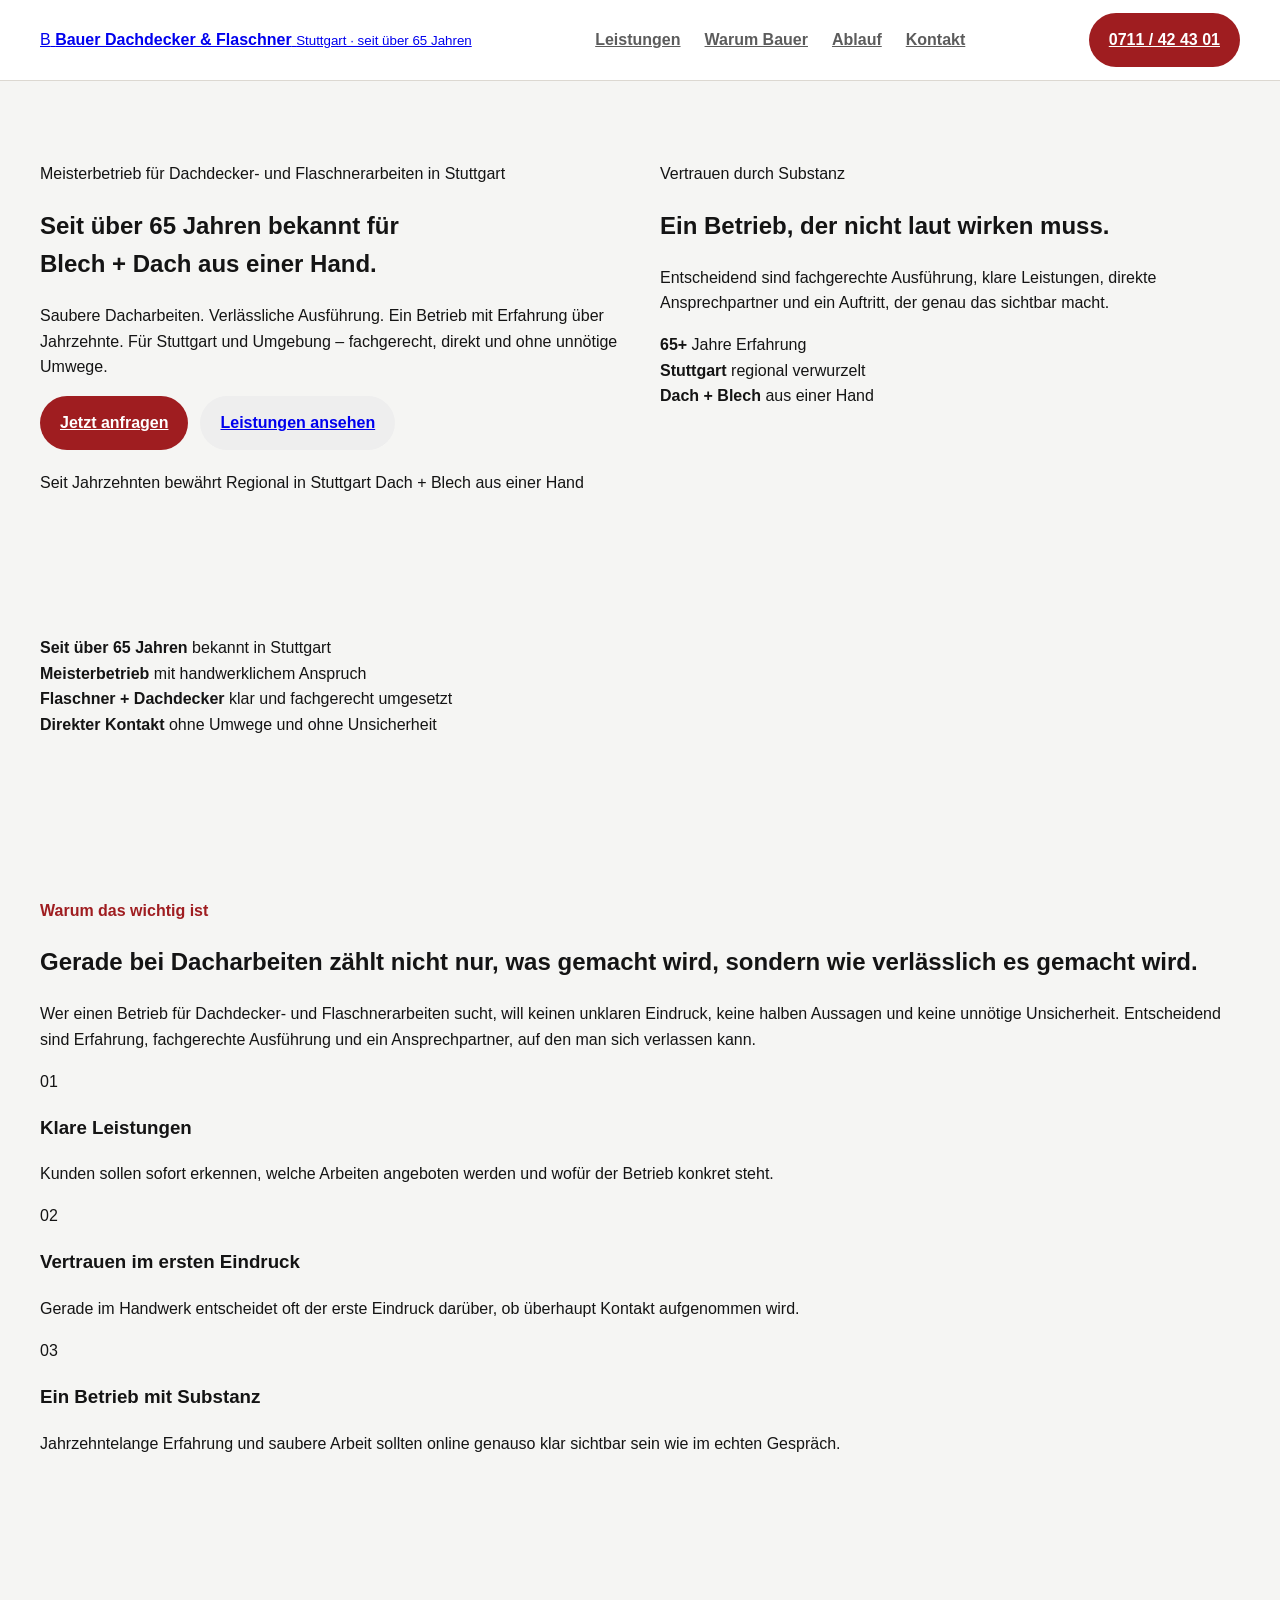
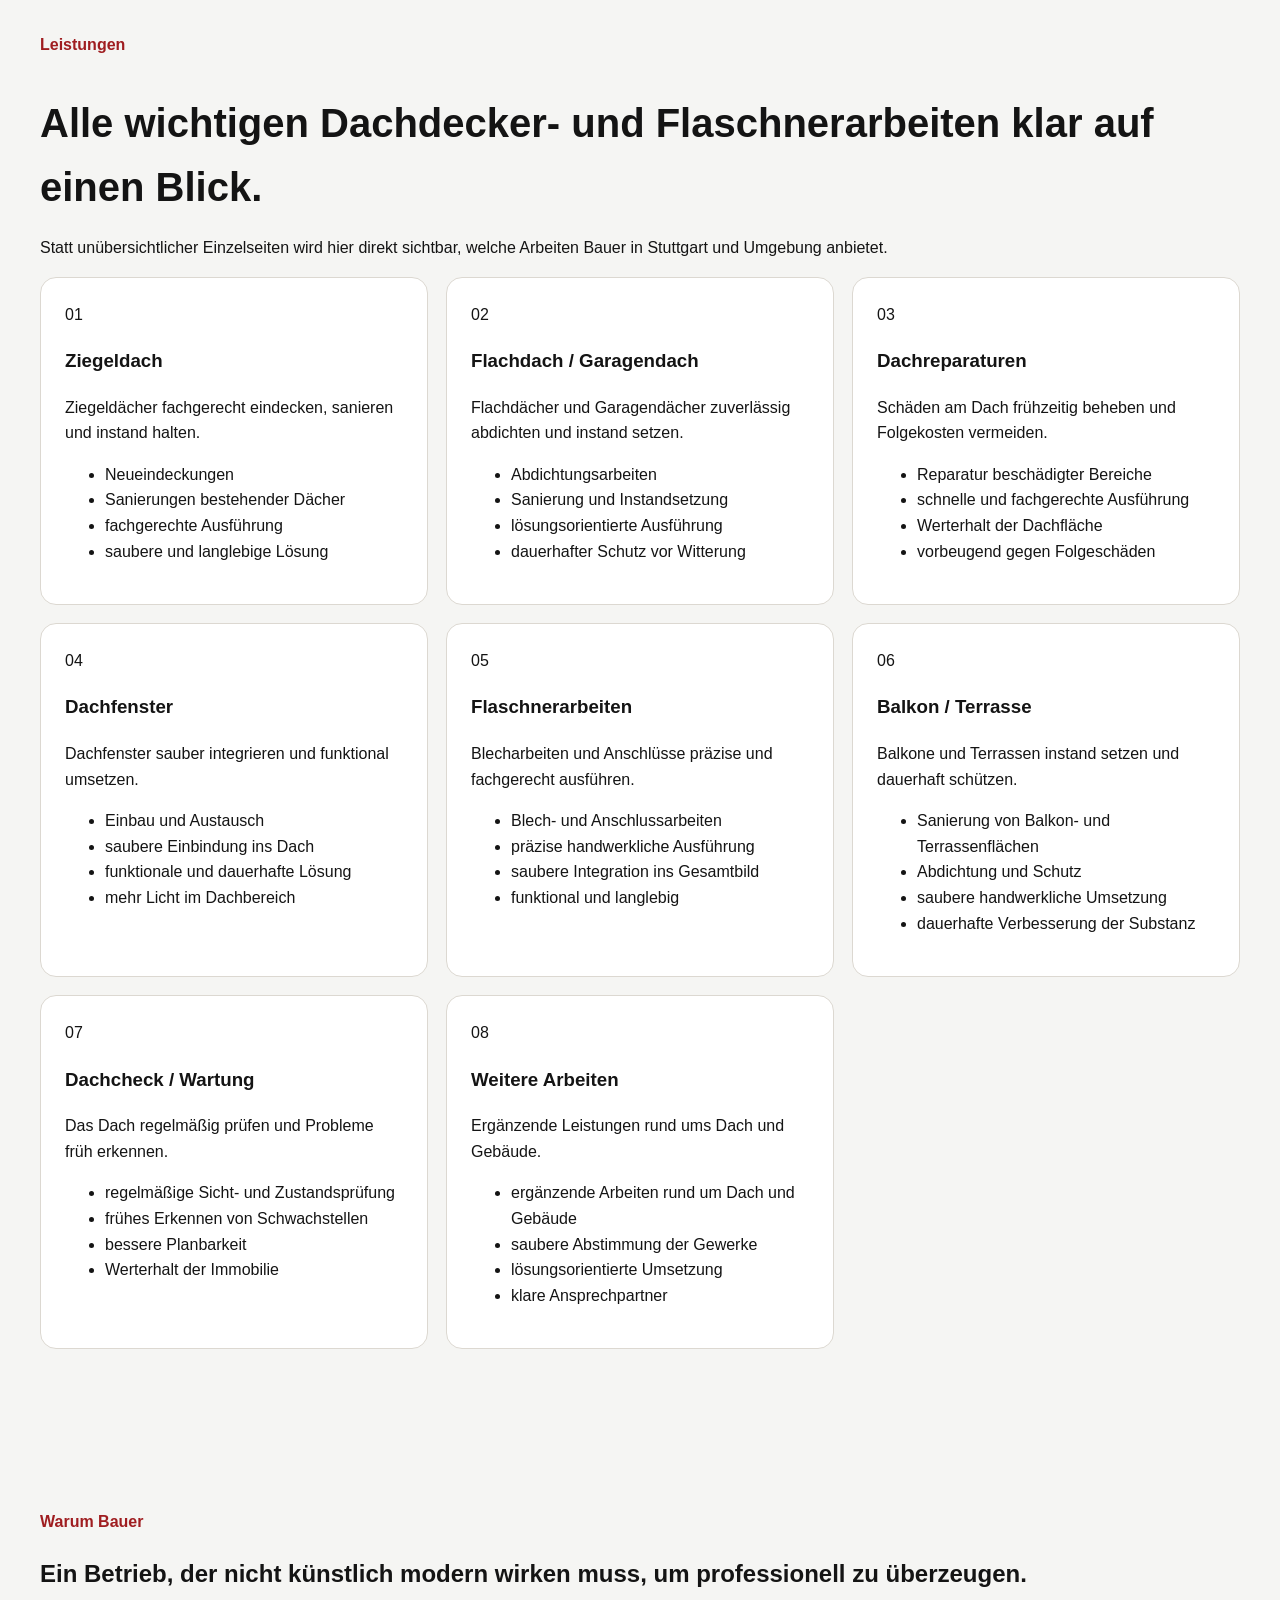
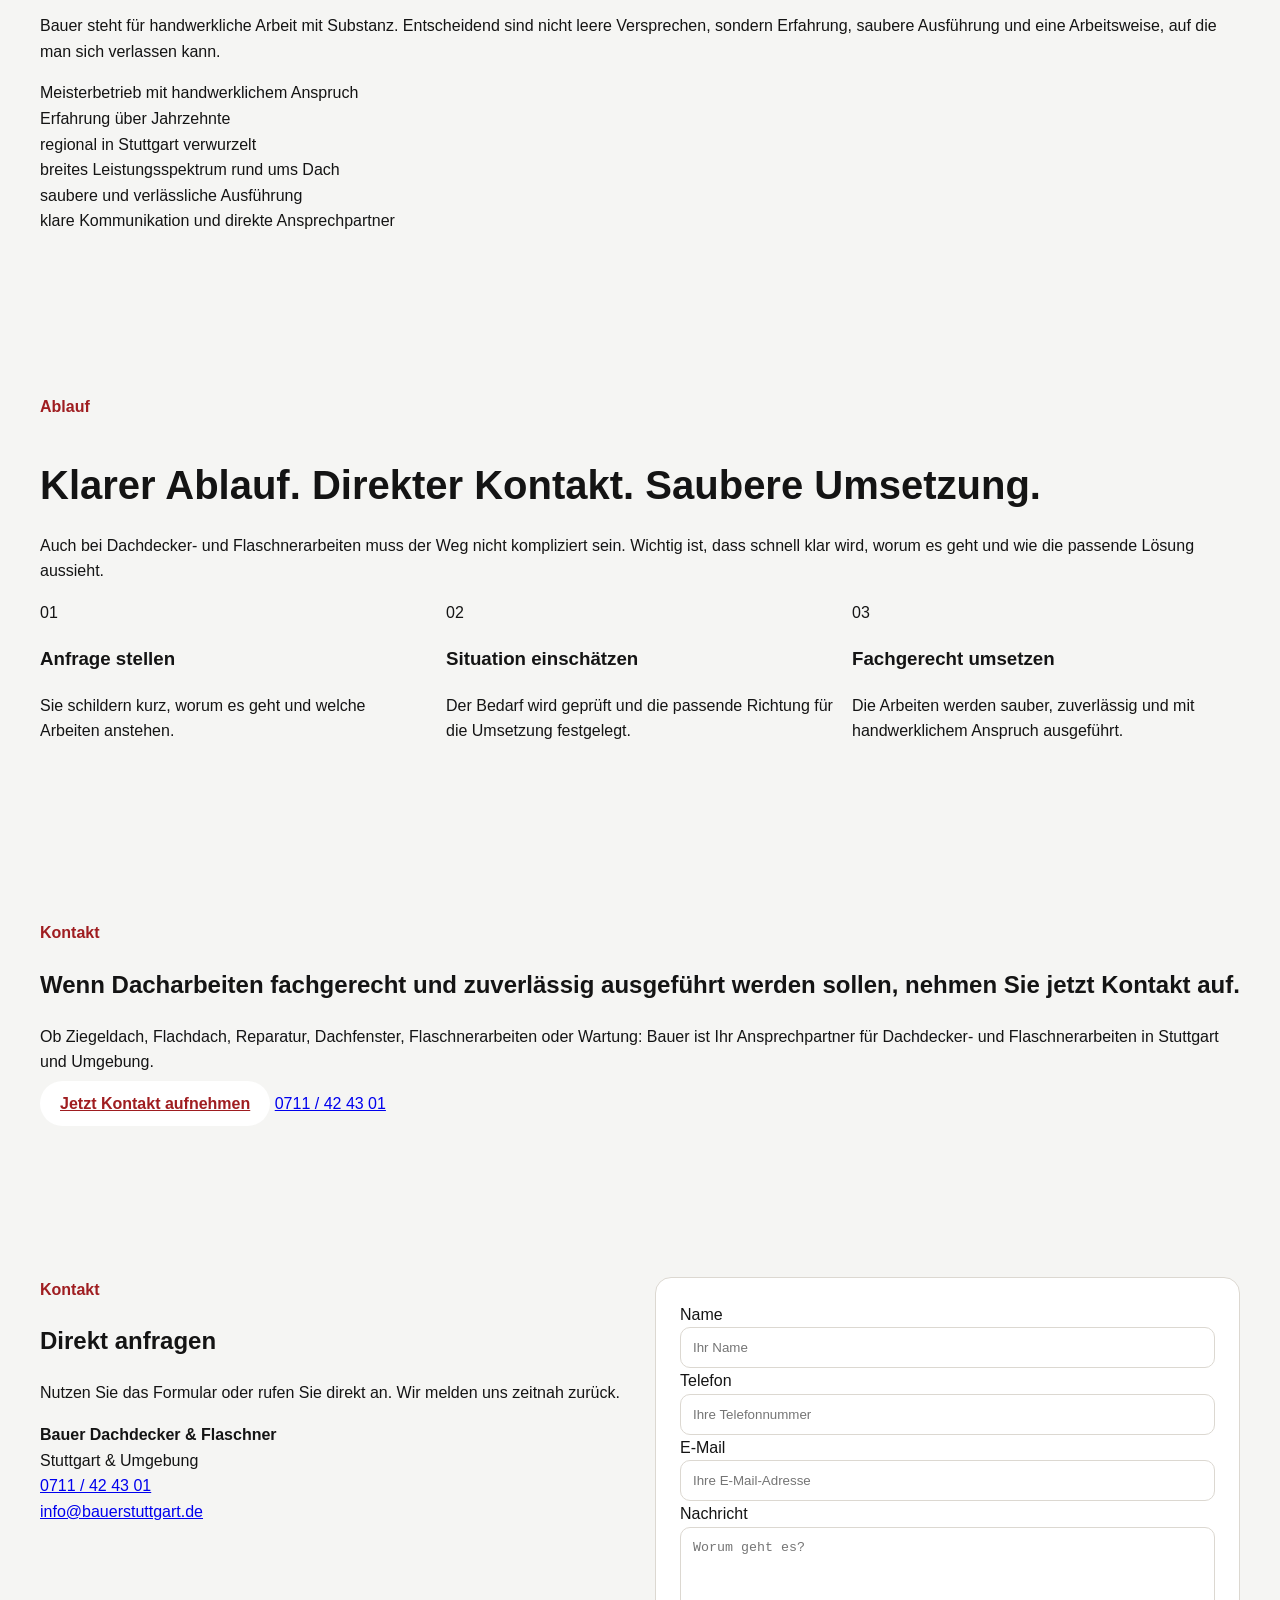
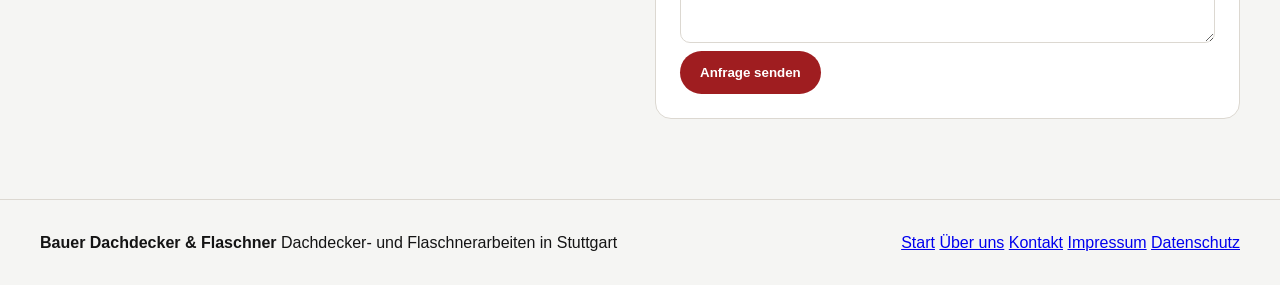
==== commit 03bd2b79: "Update index.html" ====
--- a/index.html
+++ b/index.html
@@ -3,266 +3,409 @@
 <head>
   <meta charset="UTF-8" />
   <meta name="viewport" content="width=device-width, initial-scale=1.0" />
-  <title>Bauer Dachdecker Stuttgart | Seit 65 Jahren</title>
+  <title>Bauer Dachdecker & Flaschner Stuttgart | Seit über 65 Jahren</title>
   <meta
     name="description"
-    content="Bauer Dachdecker Stuttgart – Seit über 65 Jahren Erfahrung. Blech + Dach aus einer Hand. Reparaturen, Sanierungen & Dacharbeiten vom Fachbetrieb."
+    content="Bauer Dachdecker & Flaschner in Stuttgart – seit über 65 Jahren bekannt für saubere Dachdecker- und Flaschnerarbeiten. Blech + Dach aus einer Hand."
   />
   <link rel="stylesheet" href="styles/style.css" />
 </head>
 <body>
-
-<header class="site-header">
-  <div class="container header-inner">
-    <div class="logo">
-      <span class="logo-mark">B</span>
-      <div class="logo-text">
-        <strong>Bauer Dachdecker</strong>
-        <small>seit 1959 in Stuttgart</small>
-      </div>
+  <header class="site-header">
+    <div class="container header-inner">
+      <a href="index.html" class="brand">
+        <span class="brand-mark">B</span>
+        <span class="brand-text">
+          <strong>Bauer Dachdecker & Flaschner</strong>
+          <small>Stuttgart · seit über 65 Jahren</small>
+        </span>
+      </a>
+
+      <nav class="main-nav" aria-label="Hauptnavigation">
+        <a href="#leistungen">Leistungen</a>
+        <a href="#vorteile">Warum Bauer</a>
+        <a href="#ablauf">Ablauf</a>
+        <a href="#kontakt">Kontakt</a>
+      </nav>
+
+      <a href="tel:+49711424301" class="btn btn-primary header-phone">0711 / 42 43 01</a>
     </div>
-
-    <nav class="main-nav">
-      <a href="#leistungen">Leistungen</a>
-      <a href="#vorteile">Warum wir</a>
-      <a href="#ablauf">Ablauf</a>
-      <a href="#kontakt">Kontakt</a>
-    </nav>
-
-    <a href="tel:+497111234567" class="btn btn-primary">Jetzt anrufen</a>
-  </div>
-</header>
-
-<main>
-
-  <!-- HERO -->
-  <section class="hero">
-    <div class="container hero-grid">
-
-      <div class="hero-content">
-        <div class="eyebrow">Dachdeckermeisterbetrieb in Stuttgart</div>
-
-        <h1 class="hero-headline">
-          Seit über <span class="highlight">65 Jahren</span><br>
-          bekannt für starke Dächer.
-        </h1>
-
-        <p class="hero-sub">
-          Blech + Dach – alles aus einer Hand.<br>
-          Für Stuttgart und die gesamte Region.
-        </p>
-
-        <div class="hero-actions">
-          <a href="tel:+497111234567" class="btn btn-primary">Jetzt anrufen</a>
-          <a href="#kontakt" class="btn btn-secondary">Anfrage senden</a>
-        </div>
-
-        <div class="hero-points">
-          <div class="point">Seit 1959 im Einsatz</div>
-          <div class="point">Familienbetrieb</div>
-          <div class="point">Regional & zuverlässig</div>
-        </div>
-      </div>
-
-      <div class="hero-card">
-        <div class="hero-card-top">
-          <span class="badge">Erfahrung, die man sieht</span>
-          <h2>65 Jahre Handwerk</h2>
-          <p>
-            Vom kleinen Schaden bis zur kompletten Dachsanierung:
-            Bauer Dachdecker steht seit Jahrzehnten für saubere Arbeit,
-            ehrliche Beratung und zuverlässige Umsetzung.
-          </p>
-        </div>
-
-        <div class="hero-stats">
-          <div class="stat">
-            <strong>65+</strong>
-            <span>Jahre Erfahrung</span>
-          </div>
-          <div class="stat">
-            <strong>100%</strong>
-            <span>Handwerk</span>
-          </div>
-          <div class="stat">
-            <strong>Stuttgart</strong>
-            <span>& Umgebung</span>
-          </div>
-        </div>
-      </div>
-
+  </header>
+
+  <main>
+    <section class="hero">
+      <div class="container hero-grid">
+        <div class="hero-copy">
+          <div class="eyebrow">Meisterbetrieb für Dachdecker- und Flaschnerarbeiten in Stuttgart</div>
+
+          <h1>
+            Seit über <span>65 Jahren</span> bekannt für
+            <br />
+            Blech + Dach aus einer Hand.
+          </h1>
+
+          <p class="hero-text">
+            Saubere Dacharbeiten. Verlässliche Ausführung. Ein Betrieb mit Erfahrung über Jahrzehnte.
+            Für Stuttgart und Umgebung – fachgerecht, direkt und ohne unnötige Umwege.
+          </p>
+
+          <div class="hero-actions">
+            <a href="#kontakt" class="btn btn-primary">Jetzt anfragen</a>
+            <a href="#leistungen" class="btn btn-secondary">Leistungen ansehen</a>
+          </div>
+
+          <div class="hero-tags">
+            <span>Seit Jahrzehnten bewährt</span>
+            <span>Regional in Stuttgart</span>
+            <span>Dach + Blech aus einer Hand</span>
+          </div>
+        </div>
+
+        <aside class="hero-panel">
+          <div class="panel-top">
+            <span class="panel-badge">Vertrauen durch Substanz</span>
+            <h2>Ein Betrieb, der nicht laut wirken muss.</h2>
+            <p>
+              Entscheidend sind fachgerechte Ausführung, klare Leistungen,
+              direkte Ansprechpartner und ein Auftritt, der genau das sichtbar macht.
+            </p>
+          </div>
+
+          <div class="panel-stats">
+            <div class="stat-card">
+              <strong>65+</strong>
+              <span>Jahre Erfahrung</span>
+            </div>
+            <div class="stat-card">
+              <strong>Stuttgart</strong>
+              <span>regional verwurzelt</span>
+            </div>
+            <div class="stat-card">
+              <strong>Dach + Blech</strong>
+              <span>aus einer Hand</span>
+            </div>
+          </div>
+        </aside>
+      </div>
+    </section>
+
+    <section class="trust-strip">
+      <div class="container trust-strip-inner">
+        <div class="trust-item">
+          <strong>Seit über 65 Jahren</strong>
+          <span>bekannt in Stuttgart</span>
+        </div>
+        <div class="trust-item">
+          <strong>Meisterbetrieb</strong>
+          <span>mit handwerklichem Anspruch</span>
+        </div>
+        <div class="trust-item">
+          <strong>Flaschner + Dachdecker</strong>
+          <span>klar und fachgerecht umgesetzt</span>
+        </div>
+        <div class="trust-item">
+          <strong>Direkter Kontakt</strong>
+          <span>ohne Umwege und ohne Unsicherheit</span>
+        </div>
+      </div>
+    </section>
+
+    <section class="intro-section">
+      <div class="container intro-grid">
+        <div class="section-copy">
+          <div class="section-label">Warum das wichtig ist</div>
+          <h2>Gerade bei Dacharbeiten zählt nicht nur, was gemacht wird, sondern wie verlässlich es gemacht wird.</h2>
+          <p>
+            Wer einen Betrieb für Dachdecker- und Flaschnerarbeiten sucht, will keinen unklaren Eindruck,
+            keine halben Aussagen und keine unnötige Unsicherheit. Entscheidend sind Erfahrung,
+            fachgerechte Ausführung und ein Ansprechpartner, auf den man sich verlassen kann.
+          </p>
+        </div>
+
+        <div class="reason-grid">
+          <article class="reason-card">
+            <div class="reason-number">01</div>
+            <h3>Klare Leistungen</h3>
+            <p>Kunden sollen sofort erkennen, welche Arbeiten angeboten werden und wofür der Betrieb konkret steht.</p>
+          </article>
+
+          <article class="reason-card">
+            <div class="reason-number">02</div>
+            <h3>Vertrauen im ersten Eindruck</h3>
+            <p>Gerade im Handwerk entscheidet oft der erste Eindruck darüber, ob überhaupt Kontakt aufgenommen wird.</p>
+          </article>
+
+          <article class="reason-card">
+            <div class="reason-number">03</div>
+            <h3>Ein Betrieb mit Substanz</h3>
+            <p>Jahrzehntelange Erfahrung und saubere Arbeit sollten online genauso klar sichtbar sein wie im echten Gespräch.</p>
+          </article>
+        </div>
+      </div>
+    </section>
+
+    <section id="leistungen" class="services-section">
+      <div class="container">
+        <div class="section-head">
+          <div class="section-label">Leistungen</div>
+          <h2>Alle wichtigen Dachdecker- und Flaschnerarbeiten klar auf einen Blick.</h2>
+          <p>
+            Statt unübersichtlicher Einzelseiten wird hier direkt sichtbar, welche Arbeiten Bauer in Stuttgart
+            und Umgebung anbietet.
+          </p>
+        </div>
+
+        <div class="services-grid">
+          <article class="service-card featured">
+            <div class="service-top">
+              <span class="service-index">01</span>
+              <h3>Ziegeldach</h3>
+            </div>
+            <p>Ziegeldächer fachgerecht eindecken, sanieren und instand halten.</p>
+            <ul>
+              <li>Neueindeckungen</li>
+              <li>Sanierungen bestehender Dächer</li>
+              <li>fachgerechte Ausführung</li>
+              <li>saubere und langlebige Lösung</li>
+            </ul>
+          </article>
+
+          <article class="service-card">
+            <div class="service-top">
+              <span class="service-index">02</span>
+              <h3>Flachdach / Garagendach</h3>
+            </div>
+            <p>Flachdächer und Garagendächer zuverlässig abdichten und instand setzen.</p>
+            <ul>
+              <li>Abdichtungsarbeiten</li>
+              <li>Sanierung und Instandsetzung</li>
+              <li>lösungsorientierte Ausführung</li>
+              <li>dauerhafter Schutz vor Witterung</li>
+            </ul>
+          </article>
+
+          <article class="service-card">
+            <div class="service-top">
+              <span class="service-index">03</span>
+              <h3>Dachreparaturen</h3>
+            </div>
+            <p>Schäden am Dach frühzeitig beheben und Folgekosten vermeiden.</p>
+            <ul>
+              <li>Reparatur beschädigter Bereiche</li>
+              <li>schnelle und fachgerechte Ausführung</li>
+              <li>Werterhalt der Dachfläche</li>
+              <li>vorbeugend gegen Folgeschäden</li>
+            </ul>
+          </article>
+
+          <article class="service-card">
+            <div class="service-top">
+              <span class="service-index">04</span>
+              <h3>Dachfenster</h3>
+            </div>
+            <p>Dachfenster sauber integrieren und funktional umsetzen.</p>
+            <ul>
+              <li>Einbau und Austausch</li>
+              <li>saubere Einbindung ins Dach</li>
+              <li>funktionale und dauerhafte Lösung</li>
+              <li>mehr Licht im Dachbereich</li>
+            </ul>
+          </article>
+
+          <article class="service-card">
+            <div class="service-top">
+              <span class="service-index">05</span>
+              <h3>Flaschnerarbeiten</h3>
+            </div>
+            <p>Blecharbeiten und Anschlüsse präzise und fachgerecht ausführen.</p>
+            <ul>
+              <li>Blech- und Anschlussarbeiten</li>
+              <li>präzise handwerkliche Ausführung</li>
+              <li>saubere Integration ins Gesamtbild</li>
+              <li>funktional und langlebig</li>
+            </ul>
+          </article>
+
+          <article class="service-card">
+            <div class="service-top">
+              <span class="service-index">06</span>
+              <h3>Balkon / Terrasse</h3>
+            </div>
+            <p>Balkone und Terrassen instand setzen und dauerhaft schützen.</p>
+            <ul>
+              <li>Sanierung von Balkon- und Terrassenflächen</li>
+              <li>Abdichtung und Schutz</li>
+              <li>saubere handwerkliche Umsetzung</li>
+              <li>dauerhafte Verbesserung der Substanz</li>
+            </ul>
+          </article>
+
+          <article class="service-card">
+            <div class="service-top">
+              <span class="service-index">07</span>
+              <h3>Dachcheck / Wartung</h3>
+            </div>
+            <p>Das Dach regelmäßig prüfen und Probleme früh erkennen.</p>
+            <ul>
+              <li>regelmäßige Sicht- und Zustandsprüfung</li>
+              <li>frühes Erkennen von Schwachstellen</li>
+              <li>bessere Planbarkeit</li>
+              <li>Werterhalt der Immobilie</li>
+            </ul>
+          </article>
+
+          <article class="service-card">
+            <div class="service-top">
+              <span class="service-index">08</span>
+              <h3>Weitere Arbeiten</h3>
+            </div>
+            <p>Ergänzende Leistungen rund ums Dach und Gebäude.</p>
+            <ul>
+              <li>ergänzende Arbeiten rund um Dach und Gebäude</li>
+              <li>saubere Abstimmung der Gewerke</li>
+              <li>lösungsorientierte Umsetzung</li>
+              <li>klare Ansprechpartner</li>
+            </ul>
+          </article>
+        </div>
+      </div>
+    </section>
+
+    <section id="vorteile" class="advantages-section">
+      <div class="container advantages-grid">
+        <div class="section-copy">
+          <div class="section-label">Warum Bauer</div>
+          <h2>Ein Betrieb, der nicht künstlich modern wirken muss, um professionell zu überzeugen.</h2>
+          <p>
+            Bauer steht für handwerkliche Arbeit mit Substanz. Entscheidend sind nicht leere Versprechen,
+            sondern Erfahrung, saubere Ausführung und eine Arbeitsweise, auf die man sich verlassen kann.
+          </p>
+        </div>
+
+        <div class="advantage-list">
+          <div class="advantage-card">Meisterbetrieb mit handwerklichem Anspruch</div>
+          <div class="advantage-card">Erfahrung über Jahrzehnte</div>
+          <div class="advantage-card">regional in Stuttgart verwurzelt</div>
+          <div class="advantage-card">breites Leistungsspektrum rund ums Dach</div>
+          <div class="advantage-card">saubere und verlässliche Ausführung</div>
+          <div class="advantage-card">klare Kommunikation und direkte Ansprechpartner</div>
+        </div>
+      </div>
+    </section>
+
+    <section id="ablauf" class="process-section">
+      <div class="container">
+        <div class="section-head">
+          <div class="section-label">Ablauf</div>
+          <h2>Klarer Ablauf. Direkter Kontakt. Saubere Umsetzung.</h2>
+          <p>
+            Auch bei Dachdecker- und Flaschnerarbeiten muss der Weg nicht kompliziert sein.
+            Wichtig ist, dass schnell klar wird, worum es geht und wie die passende Lösung aussieht.
+          </p>
+        </div>
+
+        <div class="process-grid">
+          <article class="process-card">
+            <span>01</span>
+            <h3>Anfrage stellen</h3>
+            <p>Sie schildern kurz, worum es geht und welche Arbeiten anstehen.</p>
+          </article>
+
+          <article class="process-card">
+            <span>02</span>
+            <h3>Situation einschätzen</h3>
+            <p>Der Bedarf wird geprüft und die passende Richtung für die Umsetzung festgelegt.</p>
+          </article>
+
+          <article class="process-card">
+            <span>03</span>
+            <h3>Fachgerecht umsetzen</h3>
+            <p>Die Arbeiten werden sauber, zuverlässig und mit handwerklichem Anspruch ausgeführt.</p>
+          </article>
+        </div>
+      </div>
+    </section>
+
+    <section class="cta-section">
+      <div class="container cta-box">
+        <div class="cta-copy">
+          <div class="section-label section-label-light">Kontakt</div>
+          <h2>Wenn Dacharbeiten fachgerecht und zuverlässig ausgeführt werden sollen, nehmen Sie jetzt Kontakt auf.</h2>
+          <p>
+            Ob Ziegeldach, Flachdach, Reparatur, Dachfenster, Flaschnerarbeiten oder Wartung:
+            Bauer ist Ihr Ansprechpartner für Dachdecker- und Flaschnerarbeiten in Stuttgart und Umgebung.
+          </p>
+        </div>
+
+        <div class="cta-actions">
+          <a href="#kontakt" class="btn btn-light">Jetzt Kontakt aufnehmen</a>
+          <a href="tel:+49711424301" class="cta-phone">0711 / 42 43 01</a>
+        </div>
+      </div>
+    </section>
+
+    <section id="kontakt" class="contact-section">
+      <div class="container contact-grid">
+        <div class="contact-copy">
+          <div class="section-label">Kontakt</div>
+          <h2>Direkt anfragen</h2>
+          <p>
+            Nutzen Sie das Formular oder rufen Sie direkt an.
+            Wir melden uns zeitnah zurück.
+          </p>
+
+          <div class="contact-points">
+            <div><strong>Bauer Dachdecker & Flaschner</strong></div>
+            <div>Stuttgart & Umgebung</div>
+            <div><a href="tel:+49711424301">0711 / 42 43 01</a></div>
+            <div><a href="mailto:info@bauerstuttgart.de">info@bauerstuttgart.de</a></div>
+          </div>
+        </div>
+
+        <form class="contact-form" name="contact" method="POST" data-netlify="true">
+          <input type="hidden" name="form-name" value="contact" />
+
+          <div class="form-row">
+            <label for="name">Name</label>
+            <input id="name" name="name" type="text" placeholder="Ihr Name" required />
+          </div>
+
+          <div class="form-row">
+            <label for="phone">Telefon</label>
+            <input id="phone" name="phone" type="tel" placeholder="Ihre Telefonnummer" required />
+          </div>
+
+          <div class="form-row">
+            <label for="email">E-Mail</label>
+            <input id="email" name="email" type="email" placeholder="Ihre E-Mail-Adresse" required />
+          </div>
+
+          <div class="form-row">
+            <label for="message">Nachricht</label>
+            <textarea id="message" name="message" rows="6" placeholder="Worum geht es?" required></textarea>
+          </div>
+
+          <button type="submit" class="btn btn-primary btn-full">Anfrage senden</button>
+        </form>
+      </div>
+    </section>
+  </main>
+
+  <footer class="site-footer">
+    <div class="container footer-inner">
+      <div class="footer-brand">
+        <strong>Bauer Dachdecker & Flaschner</strong>
+        <span>Dachdecker- und Flaschnerarbeiten in Stuttgart</span>
+      </div>
+
+      <div class="footer-links">
+        <a href="index.html">Start</a>
+        <a href="about.html">Über uns</a>
+        <a href="contact.html">Kontakt</a>
+        <a href="impressum.html">Impressum</a>
+        <a href="privacy.html">Datenschutz</a>
+      </div>
     </div>
-  </section>
-
-  <!-- TRUST BAR -->
-  <section class="trust-bar">
-    <div class="container trust-bar-inner">
-      <div><strong>Seit 65 Jahren</strong> am Markt</div>
-      <div><strong>Familienbetrieb</strong> mit Verantwortung</div>
-      <div><strong>Stuttgart & Region</strong> schnell vor Ort</div>
-    </div>
-  </section>
-
-  <!-- LEISTUNGEN -->
-  <section id="leistungen" class="services">
-    <div class="container">
-
-      <div class="section-head">
-        <div class="section-label">Leistungen</div>
-        <h2>Alles rund ums Dach – aus einer Hand</h2>
-        <p>
-          Bewährte Leistungen, fachgerecht umgesetzt – seit Jahrzehnten.
-        </p>
-      </div>
-
-      <div class="services-grid">
-
-        <div class="service-card">
-          <div class="service-icon">01</div>
-          <h3>Ziegeldach</h3>
-          <p>Steildächer fachgerecht gedeckt und saniert – langlebig und sauber ausgeführt.</p>
-        </div>
-
-        <div class="service-card">
-          <div class="service-icon">02</div>
-          <h3>Flachdach</h3>
-          <p>Abdichtung, Sanierung und Wartung von Flachdächern.</p>
-        </div>
-
-        <div class="service-card">
-          <div class="service-icon">03</div>
-          <h3>Reparaturen</h3>
-          <p>Schnelle Hilfe bei Schäden – zuverlässig und nachhaltig.</p>
-        </div>
-
-        <div class="service-card">
-          <div class="service-icon">04</div>
-          <h3>Dachfenster</h3>
-          <p>Einbau und Austausch für mehr Licht und Wohnqualität.</p>
-        </div>
-
-        <div class="service-card">
-          <div class="service-icon">05</div>
-          <h3>Blecharbeiten</h3>
-          <p>Saubere Ausführung bei Anschlüssen, Rinnen und Details.</p>
-        </div>
-
-        <div class="service-card">
-          <div class="service-icon">06</div>
-          <h3>Wartung</h3>
-          <p>Regelmäßige Kontrolle schützt vor großen Schäden.</p>
-        </div>
-
-      </div>
-    </div>
-  </section>
-
-  <!-- ABLAUF -->
-  <section id="ablauf" class="process">
-    <div class="container">
-
-      <div class="section-head">
-        <div class="section-label">Ablauf</div>
-        <h2>So arbeiten wir</h2>
-      </div>
-
-      <div class="process-grid">
-        <div class="process-step">
-          <span>1</span>
-          <h3>Anfrage</h3>
-          <p>Sie melden sich telefonisch oder per Formular.</p>
-        </div>
-
-        <div class="process-step">
-          <span>2</span>
-          <h3>Besichtigung</h3>
-          <p>Wir prüfen alles vor Ort und beraten ehrlich.</p>
-        </div>
-
-        <div class="process-step">
-          <span>3</span>
-          <h3>Umsetzung</h3>
-          <p>Saubere, zuverlässige Ausführung durch unser Team.</p>
-        </div>
-      </div>
-
-    </div>
-  </section>
-
-  <!-- CTA -->
-  <section class="cta-band">
-    <div class="container cta-band-inner">
-
-      <div>
-        <div class="section-label bright">Direkt kontaktieren</div>
-        <h2>Sie brauchen Hilfe rund ums Dach?</h2>
-        <p>Rufen Sie uns an oder senden Sie eine Anfrage.</p>
-      </div>
-
-      <div class="cta-band-actions">
-        <a href="tel:+497111234567" class="btn btn-light">+49 711 1234567</a>
-        <a href="#kontakt" class="btn btn-outline-light">Kontaktformular</a>
-      </div>
-
-    </div>
-  </section>
-
-  <!-- KONTAKT -->
-  <section id="kontakt" class="contact">
-    <div class="container contact-grid">
-
-      <div class="contact-content">
-        <div class="section-label">Kontakt</div>
-        <h2>Jetzt unverbindlich anfragen</h2>
-        <p>Wir melden uns schnellstmöglich bei Ihnen zurück.</p>
-
-        <div class="contact-details">
-          <div><strong>Telefon:</strong> +49 711 1234567</div>
-          <div><strong>E-Mail:</strong> info@bauer-dachdecker.de</div>
-          <div><strong>Region:</strong> Stuttgart & Umgebung</div>
-        </div>
-      </div>
-
-      <form class="contact-form" name="contact" method="POST" data-netlify="true">
-        <input type="hidden" name="form-name" value="contact">
-
-        <div class="form-group">
-          <label>Name</label>
-          <input type="text" name="name" required>
-        </div>
-
-        <div class="form-group">
-          <label>Telefon</label>
-          <input type="tel" name="phone" required>
-        </div>
-
-        <div class="form-group">
-          <label>E-Mail</label>
-          <input type="email" name="email" required>
-        </div>
-
-        <div class="form-group">
-          <label>Nachricht</label>
-          <textarea name="message" rows="5" required></textarea>
-        </div>
-
-        <button type="submit" class="btn btn-primary btn-full">Anfrage senden</button>
-      </form>
-
-    </div>
-  </section>
-
-</main>
-
-<footer class="site-footer">
-  <div class="container footer-inner">
-    <p>© 2026 Bauer Dachdecker</p>
-    <div class="footer-links">
-      <a href="impressum.html">Impressum</a>
-      <a href="privacy.html">Datenschutz</a>
-    </div>
-  </div>
-</footer>
-
+  </footer>
 </body>
 </html>
--- a/styles/style.css
+++ b/styles/style.css
@@ -1,46 +1,26 @@
 :root {
   --bg: #f5f5f3;
   --surface: #ffffff;
-  --surface-alt: #f0f0ec;
   --text: #141414;
   --muted: #5c5c5c;
   --line: #dcd8d1;
   --primary: #9f1d20;
   --primary-dark: #771518;
-  --accent: #2a2a2a;
   --shadow: 0 20px 60px rgba(0, 0, 0, 0.08);
   --radius: 20px;
-  --radius-sm: 14px;
   --container: 1200px;
-  --transition: 220ms ease;
 }
 
 * {
   box-sizing: border-box;
-}
-
-html {
-  scroll-behavior: smooth;
 }
 
 body {
   margin: 0;
   font-family: Arial, Helvetica, sans-serif;
   color: var(--text);
-  background:
-    radial-gradient(circle at top left, rgba(159, 29, 32, 0.08), transparent 28%),
-    linear-gradient(to bottom, #f8f8f6, #f1f1ed);
+  background: var(--bg);
   line-height: 1.6;
-}
-
-img {
-  max-width: 100%;
-  display: block;
-}
-
-a {
-  color: inherit;
-  text-decoration: none;
 }
 
 .container {
@@ -48,589 +28,270 @@
   margin: 0 auto;
 }
 
+/* HEADER – NICHT MEHR STICKY */
 .site-header {
-  position: sticky;
-  top: 0;
-  z-index: 1000;
-  backdrop-filter: blur(14px);
-  background: rgba(245, 245, 243, 0.84);
-  border-bottom: 1px solid rgba(20, 20, 20, 0.06);
+  background: white;
+  border-bottom: 1px solid var(--line);
 }
 
 .header-inner {
-  min-height: 82px;
+  min-height: 80px;
   display: flex;
   align-items: center;
   justify-content: space-between;
-  gap: 24px;
 }
 
 .logo {
   display: flex;
   align-items: center;
-  gap: 14px;
+  gap: 12px;
 }
 
 .logo-mark {
-  width: 46px;
-  height: 46px;
+  width: 42px;
+  height: 42px;
   display: grid;
   place-items: center;
-  border-radius: 14px;
-  background: linear-gradient(135deg, var(--primary), var(--primary-dark));
-  color: white;
-  font-weight: 700;
-  font-size: 1.2rem;
-  box-shadow: 0 10px 24px rgba(159, 29, 32, 0.25);
-}
-
-.logo-text {
-  display: flex;
-  flex-direction: column;
-  line-height: 1.15;
+  border-radius: 10px;
+  background: var(--primary);
+  color: white;
+  font-weight: bold;
 }
 
 .logo-text strong {
-  font-size: 1rem;
+  display: block;
 }
 
 .logo-text small {
   color: var(--muted);
-  font-size: 0.82rem;
+  font-size: 0.8rem;
 }
 
 .main-nav {
   display: flex;
-  gap: 28px;
-  align-items: center;
+  gap: 24px;
 }
 
 .main-nav a {
   color: var(--muted);
   font-weight: 600;
-  transition: color var(--transition);
 }
 
 .main-nav a:hover {
   color: var(--text);
 }
 
+/* BUTTONS */
 .btn {
-  display: inline-flex;
-  align-items: center;
-  justify-content: center;
-  padding: 15px 22px;
+  padding: 14px 20px;
   border-radius: 999px;
-  font-weight: 700;
-  transition:
-    transform var(--transition),
-    background var(--transition),
-    color var(--transition),
-    border-color var(--transition),
-    box-shadow var(--transition);
-  border: 1px solid transparent;
+  font-weight: bold;
+  border: none;
   cursor: pointer;
 }
 
-.btn:hover {
-  transform: translateY(-2px);
-}
-
 .btn-primary {
-  background: linear-gradient(135deg, var(--primary), var(--primary-dark));
-  color: white;
-  box-shadow: 0 14px 28px rgba(159, 29, 32, 0.24);
-}
-
-.btn-primary:hover {
-  box-shadow: 0 18px 32px rgba(159, 29, 32, 0.32);
+  background: var(--primary);
+  color: white;
 }
 
 .btn-secondary {
-  background: rgba(255, 255, 255, 0.7);
-  color: var(--text);
-  border-color: rgba(20, 20, 20, 0.1);
+  background: #eee;
 }
 
 .btn-light {
   background: white;
-  color: var(--primary-dark);
+  color: var(--primary);
 }
 
 .btn-outline-light {
-  border-color: rgba(255, 255, 255, 0.4);
-  color: white;
-}
-
-.btn-full {
+  border: 1px solid white;
+  color: white;
+  background: transparent;
+}
+
+/* HERO */
+.hero {
+  padding: 80px 0 60px;
+}
+
+.hero-grid {
+  display: grid;
+  grid-template-columns: 1fr 1fr;
+  gap: 40px;
+}
+
+.hero-headline {
+  font-size: clamp(2.5rem, 5vw, 5rem);
+  line-height: 1;
+  margin-bottom: 20px;
+}
+
+.highlight {
+  color: var(--primary);
+}
+
+.hero-sub {
+  font-size: 1.1rem;
+  color: var(--muted);
+  margin-bottom: 25px;
+}
+
+.hero-actions {
+  display: flex;
+  gap: 12px;
+  margin-bottom: 20px;
+}
+
+.hero-points {
+  display: flex;
+  gap: 10px;
+  flex-wrap: wrap;
+}
+
+.point {
+  background: white;
+  padding: 10px 14px;
+  border-radius: 999px;
+  border: 1px solid var(--line);
+  font-size: 0.9rem;
+}
+
+.hero-card {
+  background: #111;
+  color: white;
+  border-radius: 20px;
+  padding: 30px;
+}
+
+.hero-stats {
+  display: flex;
+  gap: 10px;
+  margin-top: 20px;
+}
+
+.stat {
+  flex: 1;
+  background: #1c1c1c;
+  padding: 14px;
+  border-radius: 10px;
+}
+
+/* TRUST BAR */
+.trust-bar {
+  padding: 20px 0;
+}
+
+.trust-bar-inner {
+  display: grid;
+  grid-template-columns: repeat(3, 1fr);
+  gap: 10px;
+  background: white;
+  padding: 15px;
+  border-radius: 12px;
+  border: 1px solid var(--line);
+}
+
+/* SECTIONS */
+section {
+  padding: 80px 0;
+}
+
+.section-head h2 {
+  font-size: 2.5rem;
+  margin-bottom: 10px;
+}
+
+.section-label {
+  color: var(--primary);
+  font-weight: bold;
+  margin-bottom: 10px;
+}
+
+/* SERVICES */
+.services-grid {
+  display: grid;
+  grid-template-columns: repeat(3, 1fr);
+  gap: 18px;
+}
+
+.service-card {
+  background: white;
+  padding: 24px;
+  border-radius: 16px;
+  border: 1px solid var(--line);
+}
+
+.service-icon {
+  margin-bottom: 10px;
+  font-weight: bold;
+}
+
+/* PROCESS */
+.process-grid {
+  display: grid;
+  grid-template-columns: repeat(3, 1fr);
+  gap: 18px;
+}
+
+.process-step {
+  background: white;
+  padding: 24px;
+  border-radius: 16px;
+  border: 1px solid var(--line);
+}
+
+.process-step span {
+  display: inline-block;
+  background: var(--primary);
+  color: white;
+  padding: 6px 10px;
+  border-radius: 999px;
+  margin-bottom: 10px;
+}
+
+/* CTA */
+.cta-band-inner {
+  background: #111;
+  color: white;
+  padding: 40px;
+  border-radius: 20px;
+  display: flex;
+  justify-content: space-between;
+}
+
+/* CONTACT */
+.contact-grid {
+  display: grid;
+  grid-template-columns: 1fr 1fr;
+  gap: 30px;
+}
+
+.contact-form {
+  background: white;
+  padding: 24px;
+  border-radius: 16px;
+  border: 1px solid var(--line);
+}
+
+.form-group {
+  margin-bottom: 15px;
+}
+
+input, textarea {
   width: 100%;
-}
-
-.hero {
-  padding: 90px 0 60px;
-}
-
-.hero-grid {
-  display: grid;
-  grid-template-columns: 1.15fr 0.85fr;
-  gap: 36px;
-  align-items: center;
-}
-
-.eyebrow,
-.section-label {
-  display: inline-flex;
-  align-items: center;
-  gap: 8px;
-  font-size: 0.82rem;
-  font-weight: 800;
-  text-transform: uppercase;
-  letter-spacing: 0.14em;
-  color: var(--primary);
-  margin-bottom: 16px;
-}
-
-.hero h1 {
-  margin: 0 0 22px;
-  font-size: clamp(2.7rem, 5vw, 5.2rem);
-  line-height: 0.98;
-  letter-spacing: -0.04em;
-  max-width: 12ch;
-}
-
-.hero h1 span {
-  display: block;
-  color: #4a4a4a;
-}
-
-.hero-text {
-  max-width: 62ch;
-  font-size: 1.08rem;
-  color: var(--muted);
-  margin-bottom: 28px;
-}
-
-.hero-actions {
-  display: flex;
-  flex-wrap: wrap;
-  gap: 14px;
-  margin-bottom: 30px;
-}
-
-.hero-points {
-  display: flex;
-  flex-wrap: wrap;
-  gap: 12px;
-}
-
-.point {
-  padding: 12px 16px;
-  border-radius: 999px;
-  background: rgba(255, 255, 255, 0.72);
-  border: 1px solid rgba(20, 20, 20, 0.08);
-  font-size: 0.95rem;
-  font-weight: 700;
-  color: #303030;
-}
-
-.hero-card {
-  background: linear-gradient(180deg, #1f1f1f, #111111);
-  color: white;
-  border-radius: 28px;
-  padding: 34px;
-  box-shadow: 0 30px 80px rgba(0, 0, 0, 0.22);
-  position: relative;
-  overflow: hidden;
-}
-
-.hero-card::before {
-  content: "";
-  position: absolute;
-  inset: 0;
-  background:
-    radial-gradient(circle at top right, rgba(159, 29, 32, 0.45), transparent 35%);
-  pointer-events: none;
-}
-
-.hero-card-top,
-.hero-stats {
-  position: relative;
-  z-index: 1;
-}
-
-.badge {
-  display: inline-block;
-  padding: 8px 12px;
-  border-radius: 999px;
-  background: rgba(255, 255, 255, 0.08);
-  border: 1px solid rgba(255, 255, 255, 0.12);
-  font-size: 0.82rem;
-  font-weight: 700;
-  margin-bottom: 18px;
-}
-
-.hero-card h2 {
-  margin: 0 0 14px;
-  font-size: 2rem;
-  line-height: 1.05;
-}
-
-.hero-card p {
-  margin: 0;
-  color: rgba(255, 255, 255, 0.78);
-}
-
-.hero-stats {
-  display: grid;
-  grid-template-columns: repeat(3, 1fr);
-  gap: 14px;
-  margin-top: 28px;
-}
-
-.stat {
-  padding: 18px;
-  border-radius: 18px;
-  background: rgba(255, 255, 255, 0.06);
-  border: 1px solid rgba(255, 255, 255, 0.08);
-}
-
-.stat strong {
-  display: block;
-  font-size: 1.8rem;
-  margin-bottom: 6px;
-}
-
-.stat span {
-  color: rgba(255, 255, 255, 0.74);
-  font-size: 0.92rem;
-}
-
-.trust-bar {
-  padding: 18px 0;
-}
-
-.trust-bar-inner {
-  background: rgba(255, 255, 255, 0.8);
-  border: 1px solid rgba(20, 20, 20, 0.07);
-  border-radius: 20px;
-  padding: 18px 24px;
-  display: grid;
-  grid-template-columns: repeat(3, 1fr);
-  gap: 16px;
-  box-shadow: var(--shadow);
-}
-
-section {
-  padding: 90px 0;
-}
-
-.section-head {
-  max-width: 760px;
-  margin-bottom: 38px;
-}
-
-.section-head h2,
-.section-intro h2,
-.advantages-content h2,
-.contact-content h2,
-.cta-band-inner h2 {
-  margin: 0 0 14px;
-  font-size: clamp(2rem, 3vw, 3.4rem);
-  line-height: 1.03;
-  letter-spacing: -0.03em;
-}
-
-.section-head p,
-.section-intro p,
-.advantages-content p,
-.contact-content p,
-.cta-band-inner p {
-  color: var(--muted);
-  font-size: 1.02rem;
-}
-
-.section-grid {
-  display: grid;
-  grid-template-columns: 0.9fr 1.1fr;
-  gap: 30px;
-  align-items: start;
-}
-
-.problem-box {
-  display: grid;
-  gap: 18px;
-}
-
-.problem-item {
-  background: var(--surface);
-  border: 1px solid var(--line);
-  border-radius: var(--radius);
-  padding: 28px;
-  box-shadow: var(--shadow);
-}
-
-.problem-item h3,
-.service-card h3,
-.advantage-card h3,
-.process-step h3 {
-  margin: 0 0 10px;
-  font-size: 1.2rem;
-}
-
-.problem-item p,
-.service-card p,
-.advantage-card p,
-.process-step p {
-  margin: 0;
-  color: var(--muted);
-}
-
-.services-grid {
-  display: grid;
-  grid-template-columns: repeat(3, 1fr);
-  gap: 22px;
-}
-
-.service-card {
-  background: rgba(255, 255, 255, 0.82);
-  border: 1px solid rgba(20, 20, 20, 0.08);
-  border-radius: 24px;
-  padding: 28px;
-  box-shadow: var(--shadow);
-  transition:
-    transform var(--transition),
-    box-shadow var(--transition),
-    border-color var(--transition);
-}
-
-.service-card:hover {
-  transform: translateY(-6px);
-  border-color: rgba(159, 29, 32, 0.22);
-  box-shadow: 0 24px 60px rgba(0, 0, 0, 0.12);
-}
-
-.service-icon {
-  width: 52px;
-  height: 52px;
-  display: grid;
-  place-items: center;
-  border-radius: 16px;
-  background: rgba(159, 29, 32, 0.1);
-  color: var(--primary-dark);
-  font-weight: 800;
-  margin-bottom: 18px;
-}
-
-.advantages {
-  background: linear-gradient(to bottom, rgba(255,255,255,0.25), rgba(255,255,255,0.55));
-}
-
-.advantages-grid {
-  display: grid;
-  grid-template-columns: 0.85fr 1.15fr;
-  gap: 30px;
-  align-items: start;
-}
-
-.advantages-list {
-  display: grid;
-  grid-template-columns: repeat(2, 1fr);
-  gap: 20px;
-}
-
-.advantage-card {
-  background: var(--surface);
-  border: 1px solid var(--line);
-  border-radius: 22px;
-  padding: 26px;
-  box-shadow: var(--shadow);
-}
-
-.process-grid {
-  display: grid;
-  grid-template-columns: repeat(3, 1fr);
-  gap: 22px;
-}
-
-.process-step {
-  background: var(--surface);
-  border: 1px solid var(--line);
-  border-radius: 22px;
-  padding: 28px;
-  box-shadow: var(--shadow);
-}
-
-.process-step span {
-  width: 44px;
-  height: 44px;
-  display: grid;
-  place-items: center;
-  border-radius: 999px;
-  background: linear-gradient(135deg, var(--primary), var(--primary-dark));
-  color: white;
-  font-weight: 800;
-  margin-bottom: 18px;
-}
-
-.cta-band {
-  padding-top: 20px;
-}
-
-.cta-band-inner {
-  background: linear-gradient(135deg, #1e1e1e, #111111);
-  color: white;
-  border-radius: 30px;
-  padding: 42px;
+  padding: 12px;
+  border-radius: 10px;
+  border: 1px solid var(--line);
+}
+
+/* FOOTER */
+.site-footer {
+  padding: 30px 0;
+  border-top: 1px solid var(--line);
+}
+
+.footer-inner {
   display: flex;
   justify-content: space-between;
-  gap: 28px;
-  align-items: center;
-  box-shadow: 0 30px 80px rgba(0, 0, 0, 0.22);
-}
-
-.bright {
-  color: #ff8588;
-}
-
-.cta-band-inner p {
-  color: rgba(255, 255, 255, 0.76);
-}
-
-.cta-band-actions {
-  display: flex;
-  flex-wrap: wrap;
-  gap: 14px;
-}
-
-.contact-grid {
-  display: grid;
-  grid-template-columns: 0.9fr 1.1fr;
-  gap: 30px;
-  align-items: start;
-}
-
-.contact-details {
-  display: grid;
-  gap: 10px;
-  margin-top: 24px;
-  color: var(--muted);
-}
-
-.contact-form {
-  background: rgba(255, 255, 255, 0.9);
-  border: 1px solid rgba(20, 20, 20, 0.08);
-  border-radius: 24px;
-  padding: 30px;
-  box-shadow: var(--shadow);
-}
-
-.form-group {
-  display: grid;
-  gap: 8px;
-  margin-bottom: 18px;
-}
-
-.form-group label {
-  font-weight: 700;
-  font-size: 0.95rem;
-}
-
-.form-group input,
-.form-group textarea {
-  width: 100%;
-  padding: 15px 16px;
-  border-radius: 14px;
-  border: 1px solid #d7d3cc;
-  background: #fcfcfb;
-  font: inherit;
-  color: var(--text);
-  outline: none;
-  transition: border-color var(--transition), box-shadow var(--transition);
-}
-
-.form-group input:focus,
-.form-group textarea:focus {
-  border-color: rgba(159, 29, 32, 0.5);
-  box-shadow: 0 0 0 4px rgba(159, 29, 32, 0.08);
-}
-
-.site-footer {
-  padding: 26px 0 40px;
-  border-top: 1px solid rgba(20, 20, 20, 0.08);
-}
-
-.footer-inner {
-  display: flex;
-  justify-content: space-between;
-  gap: 20px;
-  align-items: center;
-  color: var(--muted);
-  font-size: 0.95rem;
-}
-
-.footer-links {
-  display: flex;
-  gap: 18px;
-}
-
-.footer-links a:hover {
-  color: var(--text);
-}
-
-@media (max-width: 1100px) {
-  .hero-grid,
-  .section-grid,
-  .advantages-grid,
-  .contact-grid,
-  .cta-band-inner {
-    grid-template-columns: 1fr;
-  }
-
-  .services-grid,
-  .process-grid,
-  .advantages-list,
-  .trust-bar-inner {
-    grid-template-columns: repeat(2, 1fr);
-  }
-
-  .cta-band-inner {
-    align-items: flex-start;
-  }
-}
-
-@media (max-width: 820px) {
-  .main-nav,
-  .header-cta {
-    display: none;
-  }
-
-  .hero {
-    padding-top: 60px;
-  }
-
-  .services-grid,
-  .process-grid,
-  .advantages-list,
-  .trust-bar-inner,
-  .hero-stats {
-    grid-template-columns: 1fr;
-  }
-
-  .hero h1 {
-    max-width: 100%;
-  }
-
-  section {
-    padding: 72px 0;
-  }
-
-  .cta-band-inner,
-  .hero-card,
-  .contact-form,
-  .service-card,
-  .problem-item,
-  .advantage-card,
-  .process-step {
-    padding: 24px;
-  }
-}
+}
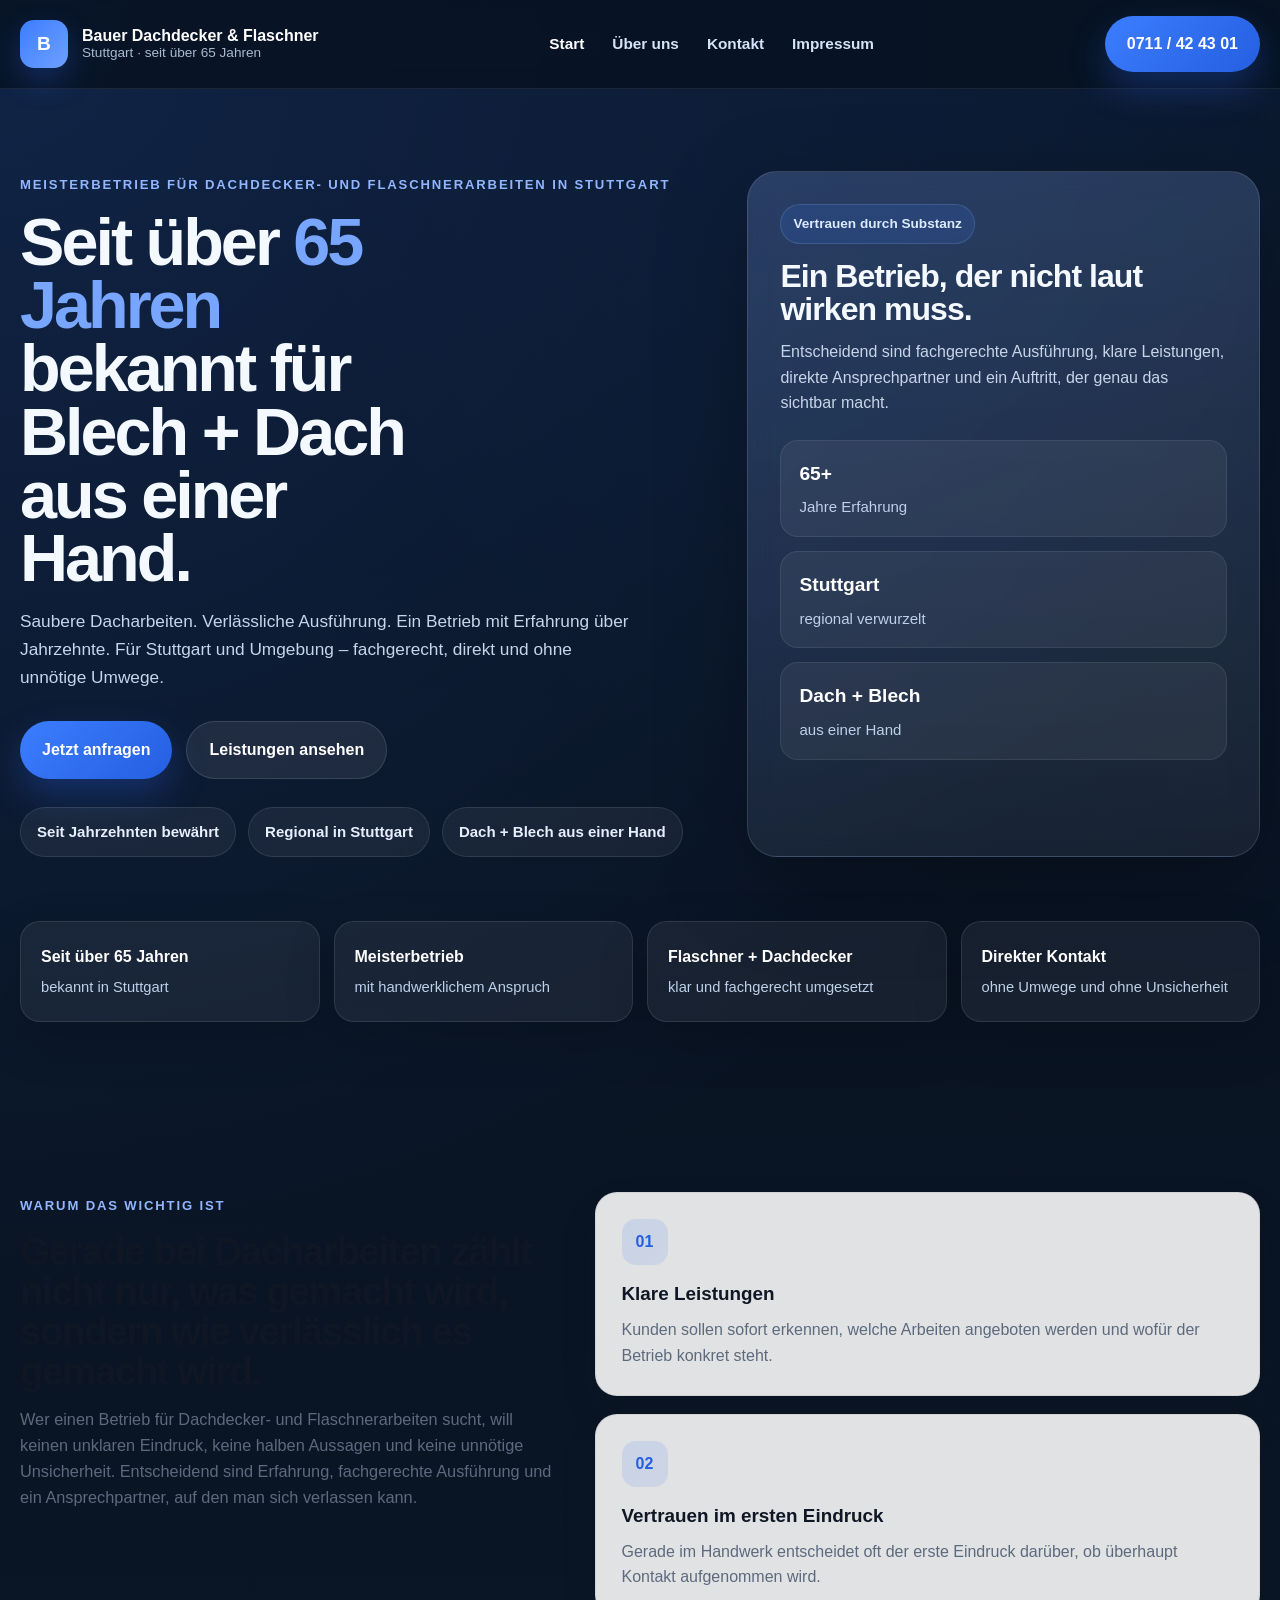
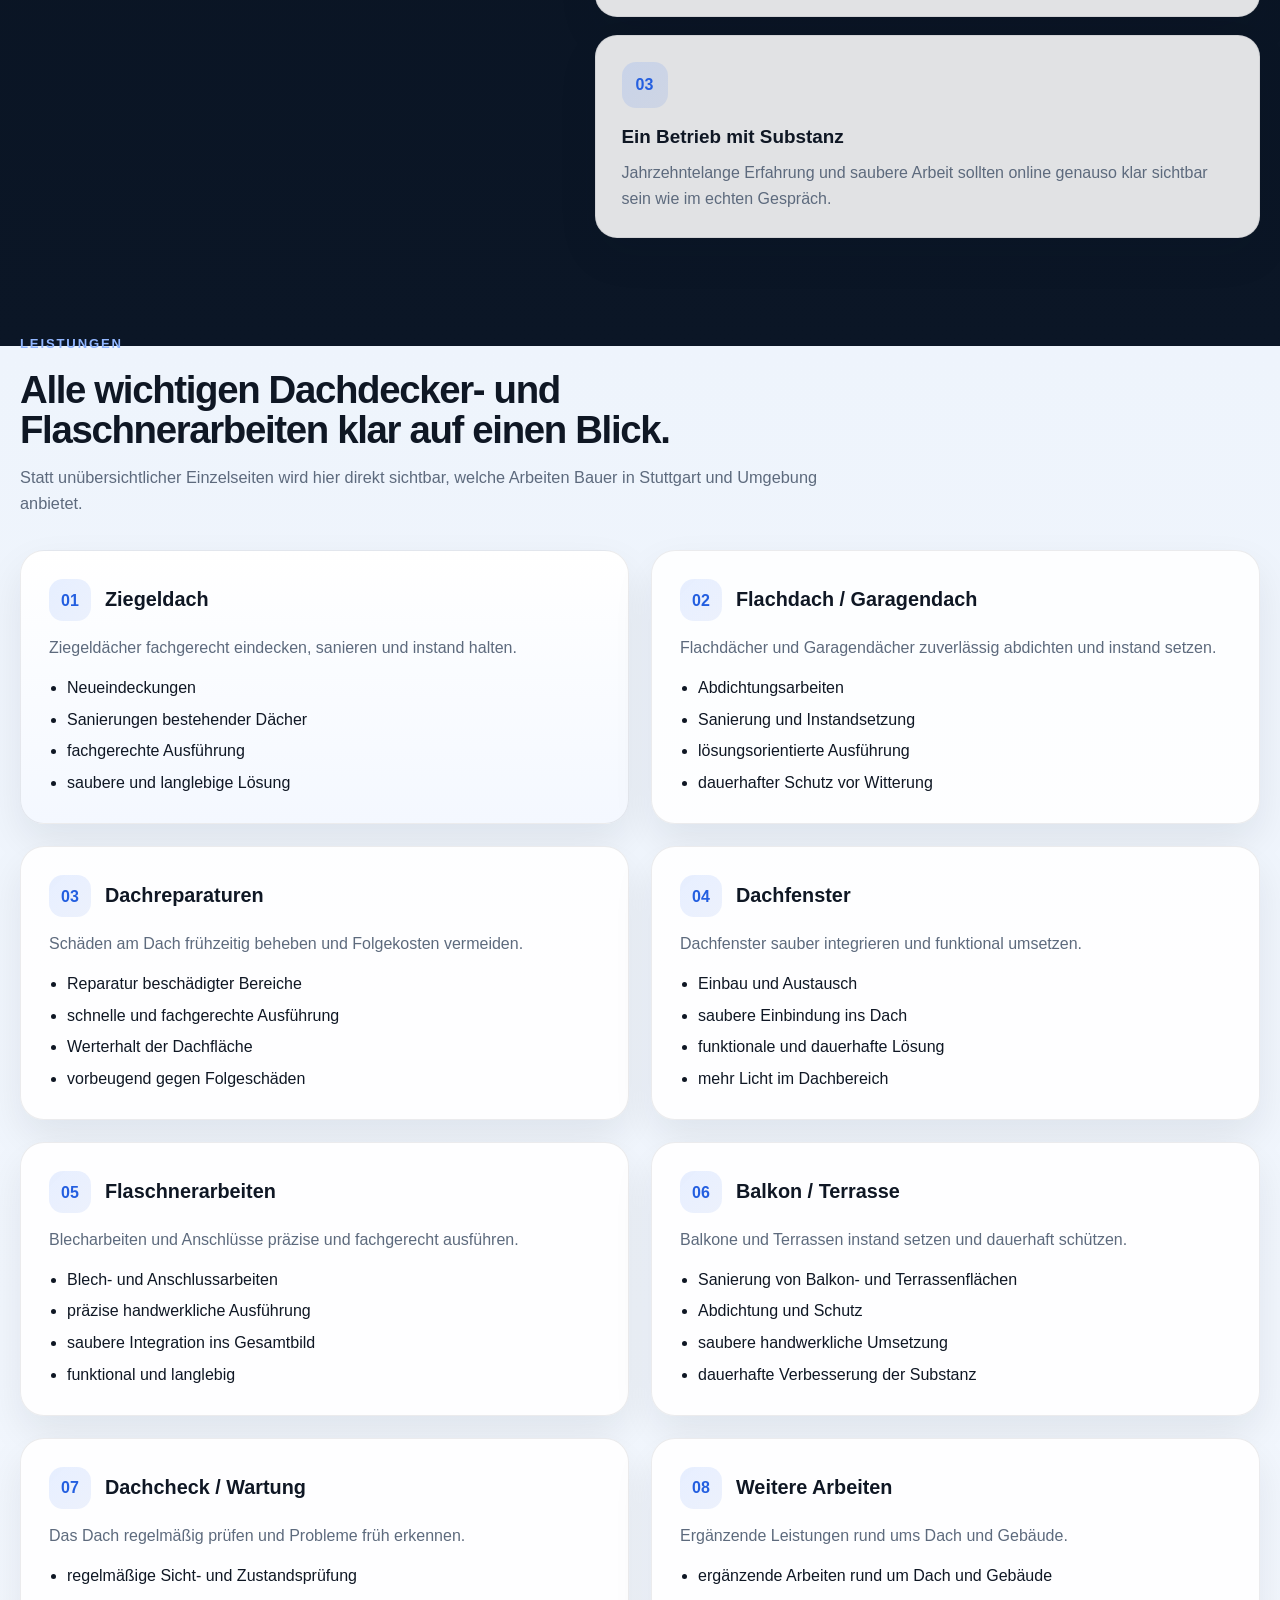
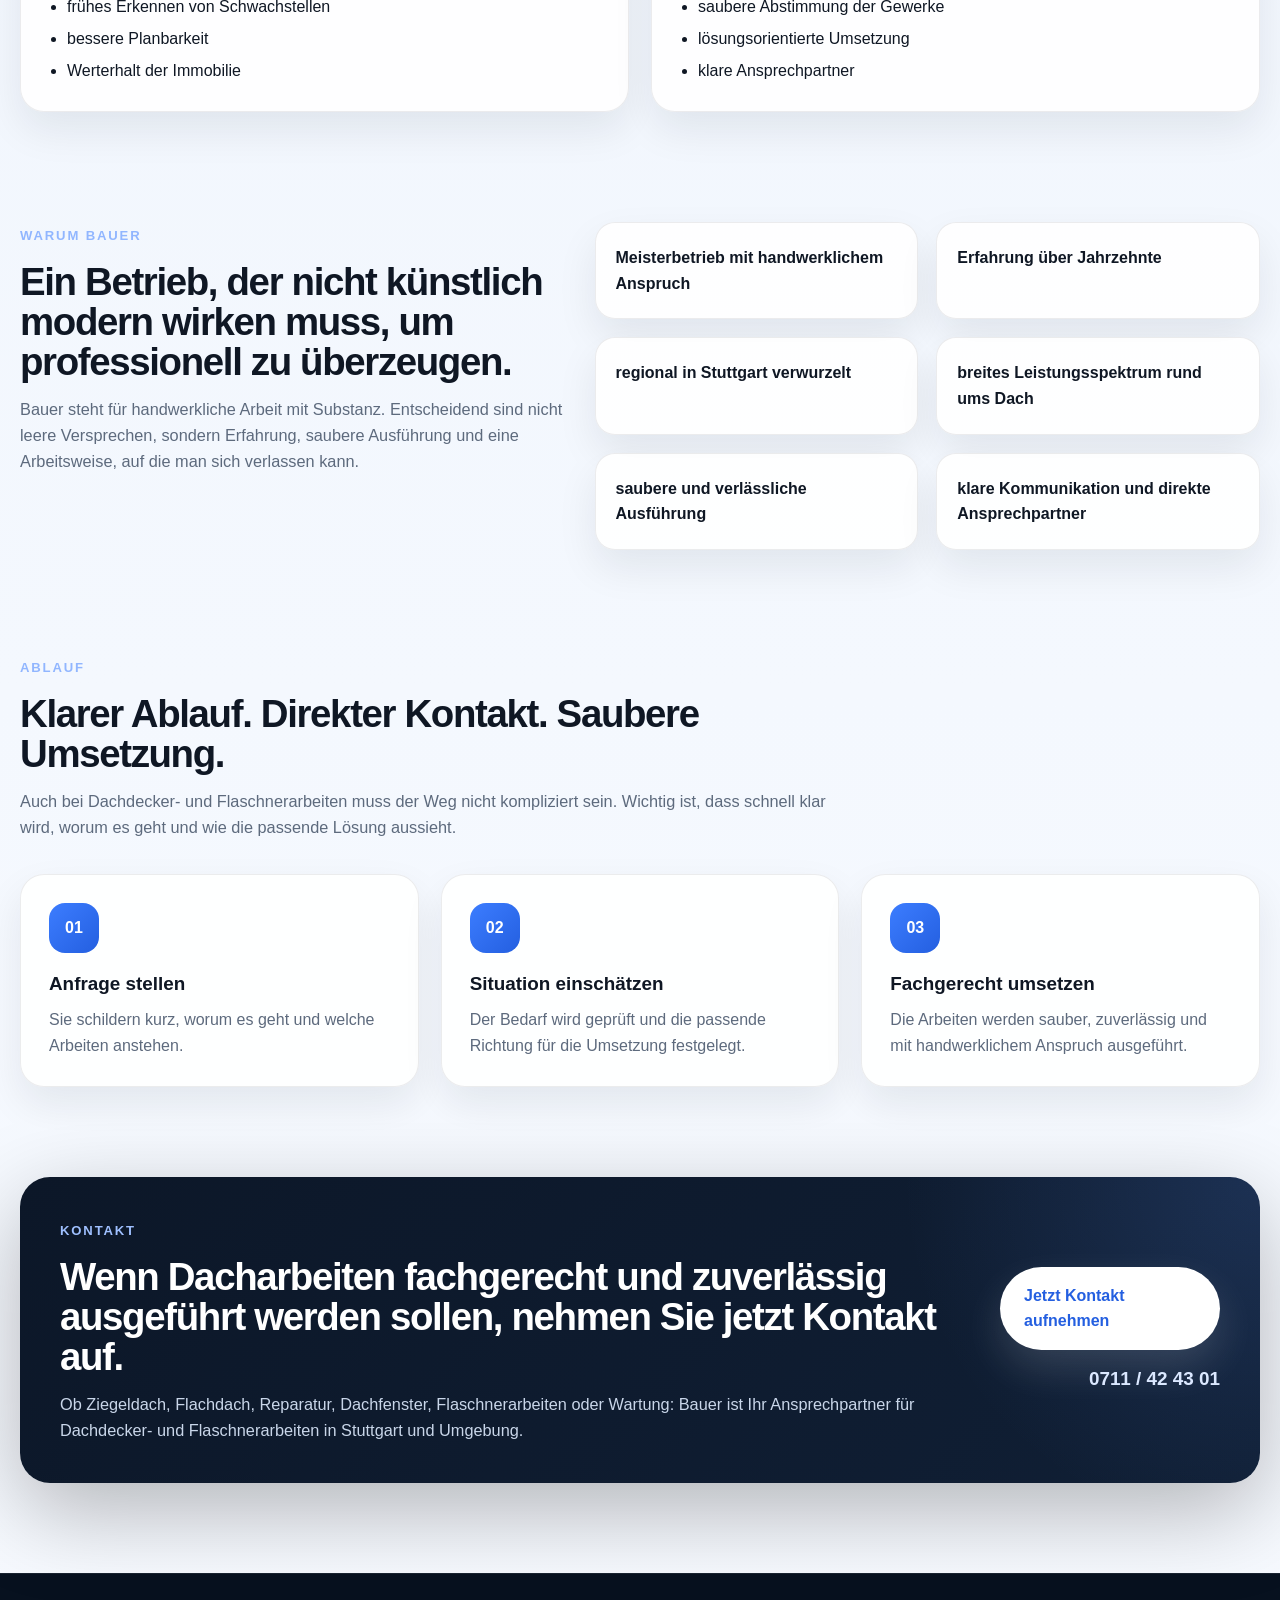
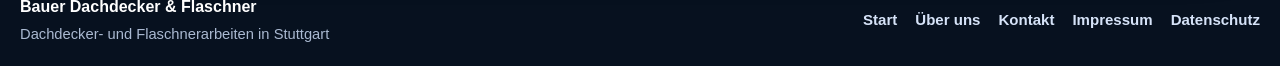
==== commit 987744be: "Update index.html" ====
--- a/index.html
+++ b/index.html
@@ -22,10 +22,10 @@
       </a>
 
       <nav class="main-nav" aria-label="Hauptnavigation">
-        <a href="#leistungen">Leistungen</a>
-        <a href="#vorteile">Warum Bauer</a>
-        <a href="#ablauf">Ablauf</a>
-        <a href="#kontakt">Kontakt</a>
+        <a href="index.html" class="active">Start</a>
+        <a href="about.html">Über uns</a>
+        <a href="contact.html">Kontakt</a>
+        <a href="impressum.html">Impressum</a>
       </nav>
 
       <a href="tel:+49711424301" class="btn btn-primary header-phone">0711 / 42 43 01</a>
@@ -50,7 +50,7 @@
           </p>
 
           <div class="hero-actions">
-            <a href="#kontakt" class="btn btn-primary">Jetzt anfragen</a>
+            <a href="contact.html" class="btn btn-primary">Jetzt anfragen</a>
             <a href="#leistungen" class="btn btn-secondary">Leistungen ansehen</a>
           </div>
 
@@ -271,7 +271,7 @@
       </div>
     </section>
 
-    <section id="vorteile" class="advantages-section">
+    <section class="advantages-section">
       <div class="container advantages-grid">
         <div class="section-copy">
           <div class="section-label">Warum Bauer</div>
@@ -293,7 +293,7 @@
       </div>
     </section>
 
-    <section id="ablauf" class="process-section">
+    <section class="process-section">
       <div class="container">
         <div class="section-head">
           <div class="section-label">Ablauf</div>
@@ -338,55 +338,9 @@
         </div>
 
         <div class="cta-actions">
-          <a href="#kontakt" class="btn btn-light">Jetzt Kontakt aufnehmen</a>
+          <a href="contact.html" class="btn btn-light">Jetzt Kontakt aufnehmen</a>
           <a href="tel:+49711424301" class="cta-phone">0711 / 42 43 01</a>
         </div>
-      </div>
-    </section>
-
-    <section id="kontakt" class="contact-section">
-      <div class="container contact-grid">
-        <div class="contact-copy">
-          <div class="section-label">Kontakt</div>
-          <h2>Direkt anfragen</h2>
-          <p>
-            Nutzen Sie das Formular oder rufen Sie direkt an.
-            Wir melden uns zeitnah zurück.
-          </p>
-
-          <div class="contact-points">
-            <div><strong>Bauer Dachdecker & Flaschner</strong></div>
-            <div>Stuttgart & Umgebung</div>
-            <div><a href="tel:+49711424301">0711 / 42 43 01</a></div>
-            <div><a href="mailto:info@bauerstuttgart.de">info@bauerstuttgart.de</a></div>
-          </div>
-        </div>
-
-        <form class="contact-form" name="contact" method="POST" data-netlify="true">
-          <input type="hidden" name="form-name" value="contact" />
-
-          <div class="form-row">
-            <label for="name">Name</label>
-            <input id="name" name="name" type="text" placeholder="Ihr Name" required />
-          </div>
-
-          <div class="form-row">
-            <label for="phone">Telefon</label>
-            <input id="phone" name="phone" type="tel" placeholder="Ihre Telefonnummer" required />
-          </div>
-
-          <div class="form-row">
-            <label for="email">E-Mail</label>
-            <input id="email" name="email" type="email" placeholder="Ihre E-Mail-Adresse" required />
-          </div>
-
-          <div class="form-row">
-            <label for="message">Nachricht</label>
-            <textarea id="message" name="message" rows="6" placeholder="Worum geht es?" required></textarea>
-          </div>
-
-          <button type="submit" class="btn btn-primary btn-full">Anfrage senden</button>
-        </form>
       </div>
     </section>
   </main>
--- a/styles/style.css
+++ b/styles/style.css
@@ -1,26 +1,57 @@
 :root {
-  --bg: #f5f5f3;
-  --surface: #ffffff;
-  --text: #141414;
-  --muted: #5c5c5c;
-  --line: #dcd8d1;
-  --primary: #9f1d20;
-  --primary-dark: #771518;
-  --shadow: 0 20px 60px rgba(0, 0, 0, 0.08);
-  --radius: 20px;
-  --container: 1200px;
+  --bg: #07111f;
+  --bg-soft: #0d1a2d;
+  --surface: rgba(255, 255, 255, 0.06);
+  --surface-strong: rgba(255, 255, 255, 0.1);
+  --surface-light: #ffffff;
+  --text: #f4f8ff;
+  --text-dark: #0f1724;
+  --muted: #aab9d1;
+  --muted-dark: #5d6a7d;
+  --line: rgba(255, 255, 255, 0.12);
+  --line-dark: rgba(15, 23, 36, 0.1);
+  --primary: #3c7dff;
+  --primary-strong: #245fe0;
+  --primary-soft: rgba(60, 125, 255, 0.15);
+  --shadow-lg: 0 28px 90px rgba(0, 0, 0, 0.28);
+  --shadow-md: 0 18px 50px rgba(0, 0, 0, 0.18);
+  --shadow-light: 0 18px 40px rgba(12, 22, 36, 0.08);
+  --radius-xl: 30px;
+  --radius-lg: 22px;
+  --radius-md: 16px;
+  --radius-sm: 12px;
+  --container: 1240px;
+  --transition: 220ms ease;
 }
 
 * {
   box-sizing: border-box;
+}
+
+html {
+  scroll-behavior: smooth;
 }
 
 body {
   margin: 0;
   font-family: Arial, Helvetica, sans-serif;
+  background:
+    radial-gradient(circle at top left, rgba(60, 125, 255, 0.18), transparent 26%),
+    radial-gradient(circle at top right, rgba(60, 125, 255, 0.08), transparent 20%),
+    linear-gradient(180deg, #07111f 0%, #0b1626 40%, #eef4fc 40%, #f7faff 100%);
   color: var(--text);
-  background: var(--bg);
   line-height: 1.6;
+}
+
+a {
+  color: inherit;
+  text-decoration: none;
+}
+
+button,
+input,
+textarea {
+  font: inherit;
 }
 
 .container {
@@ -28,270 +59,886 @@
   margin: 0 auto;
 }
 
-/* HEADER – NICHT MEHR STICKY */
+/* HEADER */
+
 .site-header {
-  background: white;
-  border-bottom: 1px solid var(--line);
+  position: relative;
+  z-index: 20;
+  background: rgba(7, 17, 31, 0.78);
+  border-bottom: 1px solid rgba(255, 255, 255, 0.08);
+  backdrop-filter: blur(12px);
 }
 
 .header-inner {
-  min-height: 80px;
+  min-height: 88px;
   display: flex;
   align-items: center;
   justify-content: space-between;
-}
-
-.logo {
+  gap: 24px;
+}
+
+.brand {
   display: flex;
   align-items: center;
+  gap: 14px;
+  min-width: 0;
+}
+
+.brand-mark {
+  width: 48px;
+  height: 48px;
+  display: grid;
+  place-items: center;
+  border-radius: 14px;
+  background: linear-gradient(135deg, var(--primary), #6ea0ff);
+  color: white;
+  font-weight: 800;
+  font-size: 1.2rem;
+  box-shadow: 0 12px 30px rgba(36, 95, 224, 0.32);
+  flex-shrink: 0;
+}
+
+.brand-text {
+  display: flex;
+  flex-direction: column;
+  line-height: 1.15;
+}
+
+.brand-text strong {
+  font-size: 1rem;
+  color: #ffffff;
+}
+
+.brand-text small {
+  color: var(--muted);
+  font-size: 0.85rem;
+}
+
+.main-nav {
+  display: flex;
+  align-items: center;
+  gap: 28px;
+}
+
+.main-nav a {
+  color: #d6e3f8;
+  font-weight: 700;
+  font-size: 0.96rem;
+  transition: color var(--transition), opacity var(--transition);
+}
+
+.main-nav a:hover,
+.main-nav a.active {
+  color: white;
+}
+
+.btn {
+  display: inline-flex;
+  align-items: center;
+  justify-content: center;
+  border: 0;
+  cursor: pointer;
+  border-radius: 999px;
+  font-weight: 800;
+  transition:
+    transform var(--transition),
+    box-shadow var(--transition),
+    background var(--transition),
+    color var(--transition),
+    border-color var(--transition);
+}
+
+.btn:hover {
+  transform: translateY(-2px);
+}
+
+.btn-primary {
+  padding: 15px 22px;
+  color: white;
+  background: linear-gradient(135deg, var(--primary), var(--primary-strong));
+  box-shadow: 0 16px 36px rgba(36, 95, 224, 0.32);
+}
+
+.btn-primary:hover {
+  box-shadow: 0 20px 44px rgba(36, 95, 224, 0.42);
+}
+
+.btn-secondary {
+  padding: 15px 22px;
+  background: rgba(255, 255, 255, 0.08);
+  color: white;
+  border: 1px solid rgba(255, 255, 255, 0.12);
+}
+
+.btn-light {
+  padding: 16px 24px;
+  background: white;
+  color: var(--primary-strong);
+  box-shadow: 0 18px 40px rgba(255, 255, 255, 0.14);
+}
+
+.btn-full {
+  width: 100%;
+}
+
+/* HERO HOME */
+
+.hero {
+  padding: 82px 0 64px;
+}
+
+.hero-grid {
+  display: grid;
+  grid-template-columns: 1.15fr 0.85fr;
+  gap: 34px;
+  align-items: stretch;
+}
+
+.eyebrow,
+.section-label {
+  display: inline-block;
+  margin-bottom: 16px;
+  color: #91b6ff;
+  font-size: 0.82rem;
+  font-weight: 800;
+  letter-spacing: 0.14em;
+  text-transform: uppercase;
+}
+
+.hero-copy h1 {
+  margin: 0 0 18px;
+  font-size: clamp(2.9rem, 5.2vw, 5.7rem);
+  line-height: 0.95;
+  letter-spacing: -0.045em;
+  max-width: 12ch;
+}
+
+.hero-copy h1 span {
+  color: #78a6ff;
+}
+
+.hero-text {
+  max-width: 64ch;
+  margin: 0 0 30px;
+  color: #c7d5ea;
+  font-size: 1.08rem;
+}
+
+.hero-actions {
+  display: flex;
+  flex-wrap: wrap;
+  gap: 14px;
+  margin-bottom: 28px;
+}
+
+.hero-tags {
+  display: flex;
+  flex-wrap: wrap;
   gap: 12px;
 }
 
-.logo-mark {
+.hero-tags span {
+  padding: 12px 16px;
+  border-radius: 999px;
+  background: rgba(255, 255, 255, 0.06);
+  border: 1px solid rgba(255, 255, 255, 0.1);
+  color: #e7efff;
+  font-weight: 700;
+  font-size: 0.94rem;
+}
+
+.hero-panel {
+  background:
+    linear-gradient(180deg, rgba(255, 255, 255, 0.09), rgba(255, 255, 255, 0.04)),
+    linear-gradient(160deg, rgba(60, 125, 255, 0.16), rgba(255, 255, 255, 0.02));
+  border: 1px solid rgba(255, 255, 255, 0.12);
+  border-radius: var(--radius-xl);
+  padding: 32px;
+  box-shadow: var(--shadow-lg);
+  backdrop-filter: blur(12px);
+}
+
+.panel-badge {
+  display: inline-block;
+  margin-bottom: 16px;
+  padding: 8px 12px;
+  border-radius: 999px;
+  background: rgba(60, 125, 255, 0.14);
+  border: 1px solid rgba(145, 182, 255, 0.2);
+  color: #dcebff;
+  font-weight: 700;
+  font-size: 0.85rem;
+}
+
+.hero-panel h2 {
+  margin: 0 0 12px;
+  font-size: 2rem;
+  line-height: 1.05;
+  letter-spacing: -0.03em;
+}
+
+.hero-panel p {
+  margin: 0;
+  color: #c8d5e9;
+}
+
+.panel-stats {
+  display: grid;
+  grid-template-columns: 1fr;
+  gap: 14px;
+  margin-top: 24px;
+}
+
+.stat-card {
+  padding: 18px 18px 16px;
+  border-radius: 18px;
+  background: rgba(255, 255, 255, 0.06);
+  border: 1px solid rgba(255, 255, 255, 0.08);
+}
+
+.stat-card strong {
+  display: block;
+  margin-bottom: 5px;
+  color: white;
+  font-size: 1.2rem;
+}
+
+.stat-card span {
+  color: #bfd0ea;
+  font-size: 0.94rem;
+}
+
+.trust-strip {
+  padding: 0 0 78px;
+}
+
+.trust-strip-inner {
+  display: grid;
+  grid-template-columns: repeat(4, 1fr);
+  gap: 14px;
+}
+
+.trust-item {
+  padding: 22px 20px;
+  border-radius: 20px;
+  background: rgba(255, 255, 255, 0.06);
+  border: 1px solid rgba(255, 255, 255, 0.1);
+  box-shadow: var(--shadow-md);
+}
+
+.trust-item strong {
+  display: block;
+  margin-bottom: 4px;
+  color: white;
+  font-size: 1rem;
+}
+
+.trust-item span {
+  color: #bfd0ea;
+  font-size: 0.92rem;
+}
+
+/* PAGE HERO */
+
+.page-hero {
+  padding: 74px 0 54px;
+}
+
+.page-hero-inner {
+  max-width: 860px;
+}
+
+.page-hero h1 {
+  margin: 0 0 16px;
+  font-size: clamp(2.6rem, 4.8vw, 4.8rem);
+  line-height: 0.96;
+  letter-spacing: -0.04em;
+}
+
+.page-hero p {
+  margin: 0;
+  max-width: 70ch;
+  color: #c7d5ea;
+  font-size: 1.06rem;
+}
+
+.page-hero-card {
+  margin-top: 30px;
+  padding: 24px 26px;
+  border-radius: 24px;
+  background: rgba(255, 255, 255, 0.08);
+  border: 1px solid rgba(255, 255, 255, 0.12);
+  color: #e4efff;
+  box-shadow: var(--shadow-md);
+}
+
+/* CONTENT BASICS */
+
+section {
+  position: relative;
+}
+
+.light-section,
+.intro-section,
+.services-section,
+.advantages-section,
+.process-section,
+.contact-section,
+.content-section {
+  color: var(--text-dark);
+}
+
+.intro-section {
+  padding: 92px 0 40px;
+  background: transparent;
+}
+
+.intro-grid {
+  display: grid;
+  grid-template-columns: 0.9fr 1.1fr;
+  gap: 30px;
+  align-items: start;
+}
+
+.section-copy h2,
+.section-head h2,
+.cta-copy h2,
+.contact-copy h2,
+.content-section h2 {
+  margin: 0 0 14px;
+  font-size: clamp(2rem, 3vw, 3.5rem);
+  line-height: 1.04;
+  letter-spacing: -0.035em;
+}
+
+.section-copy p,
+.section-head p,
+.cta-copy p,
+.contact-copy p,
+.content-section p,
+.content-section li {
+  margin: 0;
+  color: var(--muted-dark);
+  font-size: 1.02rem;
+}
+
+.content-section {
+  padding: 40px 0 92px;
+}
+
+.content-grid {
+  display: grid;
+  grid-template-columns: 0.9fr 1.1fr;
+  gap: 30px;
+  align-items: start;
+}
+
+.content-card,
+.reason-card,
+.service-card,
+.process-card,
+.contact-form,
+.info-card,
+.legal-card {
+  background: rgba(255, 255, 255, 0.88);
+  border: 1px solid rgba(15, 23, 36, 0.08);
+  box-shadow: var(--shadow-light);
+}
+
+.content-card {
+  padding: 28px;
+  border-radius: 24px;
+}
+
+.content-card h3 {
+  margin: 0 0 12px;
+  font-size: 1.22rem;
+  color: var(--text-dark);
+}
+
+.content-card p + p,
+.content-card ul,
+.legal-card p + p,
+.legal-card ul {
+  margin-top: 14px;
+}
+
+.content-card ul,
+.legal-card ul {
+  padding-left: 20px;
+}
+
+.stack {
+  display: grid;
+  gap: 18px;
+}
+
+.reason-grid {
+  display: grid;
+  gap: 18px;
+}
+
+.reason-card {
+  border-radius: 22px;
+  padding: 26px;
+}
+
+.reason-number {
+  width: 46px;
+  height: 46px;
+  display: grid;
+  place-items: center;
+  margin-bottom: 14px;
+  border-radius: 14px;
+  background: linear-gradient(135deg, rgba(60, 125, 255, 0.15), rgba(36, 95, 224, 0.1));
+  color: var(--primary-strong);
+  font-weight: 800;
+}
+
+.reason-card h3 {
+  margin: 0 0 8px;
+  font-size: 1.18rem;
+  color: var(--text-dark);
+}
+
+.reason-card p {
+  margin: 0;
+  color: var(--muted-dark);
+}
+
+/* SERVICES */
+
+.services-section {
+  padding: 52px 0 90px;
+}
+
+.section-head {
+  max-width: 820px;
+  margin-bottom: 34px;
+}
+
+.services-grid {
+  display: grid;
+  grid-template-columns: repeat(2, 1fr);
+  gap: 22px;
+}
+
+.service-card {
+  border-radius: 24px;
+  padding: 28px;
+  transition:
+    transform var(--transition),
+    box-shadow var(--transition),
+    border-color var(--transition);
+}
+
+.service-card:hover {
+  transform: translateY(-4px);
+  box-shadow: 0 24px 54px rgba(12, 22, 36, 0.12);
+  border-color: rgba(36, 95, 224, 0.18);
+}
+
+.service-card.featured {
+  background: linear-gradient(180deg, #ffffff, #f4f8ff);
+}
+
+.service-top {
+  display: flex;
+  align-items: center;
+  gap: 14px;
+  margin-bottom: 14px;
+}
+
+.service-index {
   width: 42px;
   height: 42px;
   display: grid;
   place-items: center;
-  border-radius: 10px;
-  background: var(--primary);
+  border-radius: 14px;
+  background: linear-gradient(135deg, rgba(60, 125, 255, 0.12), rgba(36, 95, 224, 0.08));
+  color: var(--primary-strong);
+  font-weight: 800;
+  flex-shrink: 0;
+}
+
+.service-card h3 {
+  margin: 0;
+  font-size: 1.24rem;
+  color: var(--text-dark);
+}
+
+.service-card p {
+  margin: 0 0 14px;
+  color: var(--muted-dark);
+}
+
+.service-card ul {
+  margin: 0;
+  padding-left: 18px;
+  color: var(--text-dark);
+}
+
+.service-card li + li {
+  margin-top: 6px;
+}
+
+/* ADVANTAGES */
+
+.advantages-section {
+  padding: 20px 0 90px;
+}
+
+.advantages-grid {
+  display: grid;
+  grid-template-columns: 0.9fr 1.1fr;
+  gap: 30px;
+  align-items: start;
+}
+
+.advantage-list {
+  display: grid;
+  grid-template-columns: repeat(2, 1fr);
+  gap: 18px;
+}
+
+.advantage-card {
+  padding: 22px 20px;
+  border-radius: 20px;
+  background: rgba(255, 255, 255, 0.88);
+  border: 1px solid rgba(15, 23, 36, 0.08);
+  box-shadow: var(--shadow-light);
+  font-weight: 700;
+  color: var(--text-dark);
+}
+
+/* PROCESS */
+
+.process-section {
+  padding: 14px 0 90px;
+}
+
+.process-grid {
+  display: grid;
+  grid-template-columns: repeat(3, 1fr);
+  gap: 22px;
+}
+
+.process-card {
+  padding: 28px;
+  border-radius: 24px;
+}
+
+.process-card span {
+  display: inline-grid;
+  place-items: center;
+  width: 50px;
+  height: 50px;
+  margin-bottom: 16px;
+  border-radius: 16px;
+  background: linear-gradient(135deg, var(--primary), var(--primary-strong));
   color: white;
-  font-weight: bold;
-}
-
-.logo-text strong {
-  display: block;
-}
-
-.logo-text small {
-  color: var(--muted);
-  font-size: 0.8rem;
-}
-
-.main-nav {
-  display: flex;
-  gap: 24px;
-}
-
-.main-nav a {
-  color: var(--muted);
-  font-weight: 600;
-}
-
-.main-nav a:hover {
-  color: var(--text);
-}
-
-/* BUTTONS */
-.btn {
-  padding: 14px 20px;
-  border-radius: 999px;
-  font-weight: bold;
-  border: none;
-  cursor: pointer;
-}
-
-.btn-primary {
-  background: var(--primary);
+  font-weight: 800;
+}
+
+.process-card h3 {
+  margin: 0 0 8px;
+  font-size: 1.18rem;
+  color: var(--text-dark);
+}
+
+.process-card p {
+  margin: 0;
+  color: var(--muted-dark);
+}
+
+/* CTA */
+
+.cta-section {
+  padding: 0 0 90px;
+}
+
+.cta-box {
+  display: flex;
+  justify-content: space-between;
+  align-items: center;
+  gap: 28px;
+  padding: 40px;
+  border-radius: 30px;
+  background:
+    radial-gradient(circle at top right, rgba(96, 150, 255, 0.16), transparent 28%),
+    linear-gradient(135deg, #0c1728, #101f35);
+  box-shadow: var(--shadow-lg);
   color: white;
 }
 
-.btn-secondary {
-  background: #eee;
-}
-
-.btn-light {
-  background: white;
-  color: var(--primary);
-}
-
-.btn-outline-light {
-  border: 1px solid white;
-  color: white;
-  background: transparent;
-}
-
-/* HERO */
-.hero {
-  padding: 80px 0 60px;
-}
-
-.hero-grid {
-  display: grid;
-  grid-template-columns: 1fr 1fr;
-  gap: 40px;
-}
-
-.hero-headline {
-  font-size: clamp(2.5rem, 5vw, 5rem);
-  line-height: 1;
-  margin-bottom: 20px;
-}
-
-.highlight {
-  color: var(--primary);
-}
-
-.hero-sub {
-  font-size: 1.1rem;
-  color: var(--muted);
-  margin-bottom: 25px;
-}
-
-.hero-actions {
-  display: flex;
-  gap: 12px;
-  margin-bottom: 20px;
-}
-
-.hero-points {
-  display: flex;
+.section-label-light {
+  color: #9fc0ff;
+}
+
+.cta-copy p {
+  color: #c9d6e9;
+}
+
+.cta-actions {
+  display: flex;
+  flex-direction: column;
+  align-items: flex-end;
+  gap: 14px;
+  min-width: 220px;
+}
+
+.cta-phone {
+  color: #dbe8ff;
+  font-size: 1.18rem;
+  font-weight: 800;
+}
+
+/* CONTACT */
+
+.contact-section {
+  padding: 0 0 92px;
+}
+
+.contact-grid {
+  display: grid;
+  grid-template-columns: 0.86fr 1.14fr;
+  gap: 30px;
+  align-items: start;
+}
+
+.contact-points {
+  display: grid;
   gap: 10px;
-  flex-wrap: wrap;
-}
-
-.point {
-  background: white;
-  padding: 10px 14px;
-  border-radius: 999px;
-  border: 1px solid var(--line);
-  font-size: 0.9rem;
-}
-
-.hero-card {
-  background: #111;
-  color: white;
-  border-radius: 20px;
+  margin-top: 24px;
+  color: var(--muted-dark);
+}
+
+.contact-form {
   padding: 30px;
-}
-
-.hero-stats {
-  display: flex;
-  gap: 10px;
-  margin-top: 20px;
-}
-
-.stat {
-  flex: 1;
-  background: #1c1c1c;
-  padding: 14px;
-  border-radius: 10px;
-}
-
-/* TRUST BAR */
-.trust-bar {
-  padding: 20px 0;
-}
-
-.trust-bar-inner {
-  display: grid;
-  grid-template-columns: repeat(3, 1fr);
-  gap: 10px;
-  background: white;
-  padding: 15px;
-  border-radius: 12px;
-  border: 1px solid var(--line);
-}
-
-/* SECTIONS */
-section {
-  padding: 80px 0;
-}
-
-.section-head h2 {
-  font-size: 2.5rem;
-  margin-bottom: 10px;
-}
-
-.section-label {
-  color: var(--primary);
-  font-weight: bold;
-  margin-bottom: 10px;
-}
-
-/* SERVICES */
-.services-grid {
+  border-radius: 28px;
+}
+
+.form-row {
+  display: grid;
+  gap: 8px;
+  margin-bottom: 18px;
+}
+
+.form-row label {
+  font-weight: 700;
+  color: var(--text-dark);
+}
+
+.form-row input,
+.form-row textarea {
+  width: 100%;
+  border: 1px solid rgba(15, 23, 36, 0.12);
+  border-radius: 14px;
+  padding: 15px 16px;
+  background: #fbfdff;
+  color: var(--text-dark);
+  outline: none;
+  transition: border-color var(--transition), box-shadow var(--transition);
+}
+
+.form-row input:focus,
+.form-row textarea:focus {
+  border-color: rgba(36, 95, 224, 0.4);
+  box-shadow: 0 0 0 4px rgba(60, 125, 255, 0.12);
+}
+
+.info-grid {
   display: grid;
   grid-template-columns: repeat(3, 1fr);
   gap: 18px;
-}
-
-.service-card {
-  background: white;
-  padding: 24px;
-  border-radius: 16px;
-  border: 1px solid var(--line);
-}
-
-.service-icon {
-  margin-bottom: 10px;
-  font-weight: bold;
-}
-
-/* PROCESS */
-.process-grid {
-  display: grid;
-  grid-template-columns: repeat(3, 1fr);
+  margin-top: 26px;
+}
+
+.info-card {
+  padding: 22px;
+  border-radius: 20px;
+}
+
+.info-card h3 {
+  margin: 0 0 8px;
+  font-size: 1.1rem;
+  color: var(--text-dark);
+}
+
+.info-card p {
+  margin: 0;
+  color: var(--muted-dark);
+}
+
+/* LEGAL */
+
+.legal-grid {
+  display: grid;
   gap: 18px;
 }
 
-.process-step {
-  background: white;
-  padding: 24px;
-  border-radius: 16px;
-  border: 1px solid var(--line);
-}
-
-.process-step span {
-  display: inline-block;
-  background: var(--primary);
+.legal-card {
+  padding: 28px;
+  border-radius: 24px;
+}
+
+.legal-card h2,
+.legal-card h3 {
+  margin: 0 0 12px;
+  color: var(--text-dark);
+}
+
+.legal-card h2 {
+  font-size: 1.6rem;
+}
+
+.legal-card h3 {
+  font-size: 1.14rem;
+}
+
+.legal-card p,
+.legal-card li {
+  color: var(--muted-dark);
+}
+
+.legal-card a {
+  color: var(--primary-strong);
+}
+
+/* THANK YOU */
+
+.thankyou-box {
+  max-width: 820px;
+  padding: 34px;
+  border-radius: 30px;
+  background: rgba(255, 255, 255, 0.88);
+  border: 1px solid rgba(15, 23, 36, 0.08);
+  box-shadow: var(--shadow-light);
+}
+
+.thankyou-box h2 {
+  margin: 0 0 12px;
+  color: var(--text-dark);
+  font-size: clamp(2rem, 3vw, 3rem);
+  line-height: 1.04;
+}
+
+.thankyou-box p {
+  margin: 0 0 18px;
+  color: var(--muted-dark);
+}
+
+/* FOOTER */
+
+.site-footer {
+  border-top: 1px solid rgba(255, 255, 255, 0.08);
+  background: #07111f;
+  color: #c7d5ea;
+}
+
+.footer-inner {
+  min-height: 92px;
+  display: flex;
+  justify-content: space-between;
+  align-items: center;
+  gap: 20px;
+}
+
+.footer-brand {
+  display: flex;
+  flex-direction: column;
+  gap: 4px;
+}
+
+.footer-brand strong {
   color: white;
-  padding: 6px 10px;
-  border-radius: 999px;
-  margin-bottom: 10px;
-}
-
-/* CTA */
-.cta-band-inner {
-  background: #111;
+}
+
+.footer-brand span {
+  color: var(--muted);
+  font-size: 0.92rem;
+}
+
+.footer-links {
+  display: flex;
+  flex-wrap: wrap;
+  gap: 18px;
+}
+
+.footer-links a {
+  color: #d6e3f8;
+  font-weight: 700;
+  font-size: 0.94rem;
+}
+
+.footer-links a:hover {
   color: white;
-  padding: 40px;
-  border-radius: 20px;
-  display: flex;
-  justify-content: space-between;
-}
-
-/* CONTACT */
-.contact-grid {
-  display: grid;
-  grid-template-columns: 1fr 1fr;
-  gap: 30px;
-}
-
-.contact-form {
-  background: white;
-  padding: 24px;
-  border-radius: 16px;
-  border: 1px solid var(--line);
-}
-
-.form-group {
-  margin-bottom: 15px;
-}
-
-input, textarea {
-  width: 100%;
-  padding: 12px;
-  border-radius: 10px;
-  border: 1px solid var(--line);
-}
-
-/* FOOTER */
-.site-footer {
-  padding: 30px 0;
-  border-top: 1px solid var(--line);
-}
-
-.footer-inner {
-  display: flex;
-  justify-content: space-between;
-}
+}
+
+/* RESPONSIVE */
+
+@media (max-width: 1120px) {
+  .hero-grid,
+  .intro-grid,
+  .advantages-grid,
+  .contact-grid,
+  .content-grid,
+  .cta-box {
+    grid-template-columns: 1fr;
+  }
+
+  .trust-strip-inner,
+  .advantage-list,
+  .info-grid {
+    grid-template-columns: repeat(2, 1fr);
+  }
+
+  .cta-actions {
+    align-items: flex-start;
+  }
+}
+
+@media (max-width: 860px) {
+  .main-nav,
+  .header-phone {
+    display: none;
+  }
+
+  .hero,
+  .page-hero {
+    padding-top: 64px;
+  }
+
+  .services-grid,
+  .process-grid,
+  .trust-strip-inner,
+  .advantage-list,
+  .info-grid {
+    grid-template-columns: 1fr;
+  }
+
+  .hero-copy h1,
+  .page-hero h1 {
+    max-width: 100%;
+  }
+
+  .hero-panel,
+  .reason-card,
+  .service-card,
+  .process-card,
+  .contact-form,
+  .cta-box,
+  .content-card,
+  .legal-card,
+  .thankyou-box,
+  .info-card {
+    padding: 24px;
+  }
+
+  .footer-inner {
+    min-height: auto;
+    padding: 24px 0;
+    flex-direction: column;
+    align-items: flex-start;
+  }
+}
